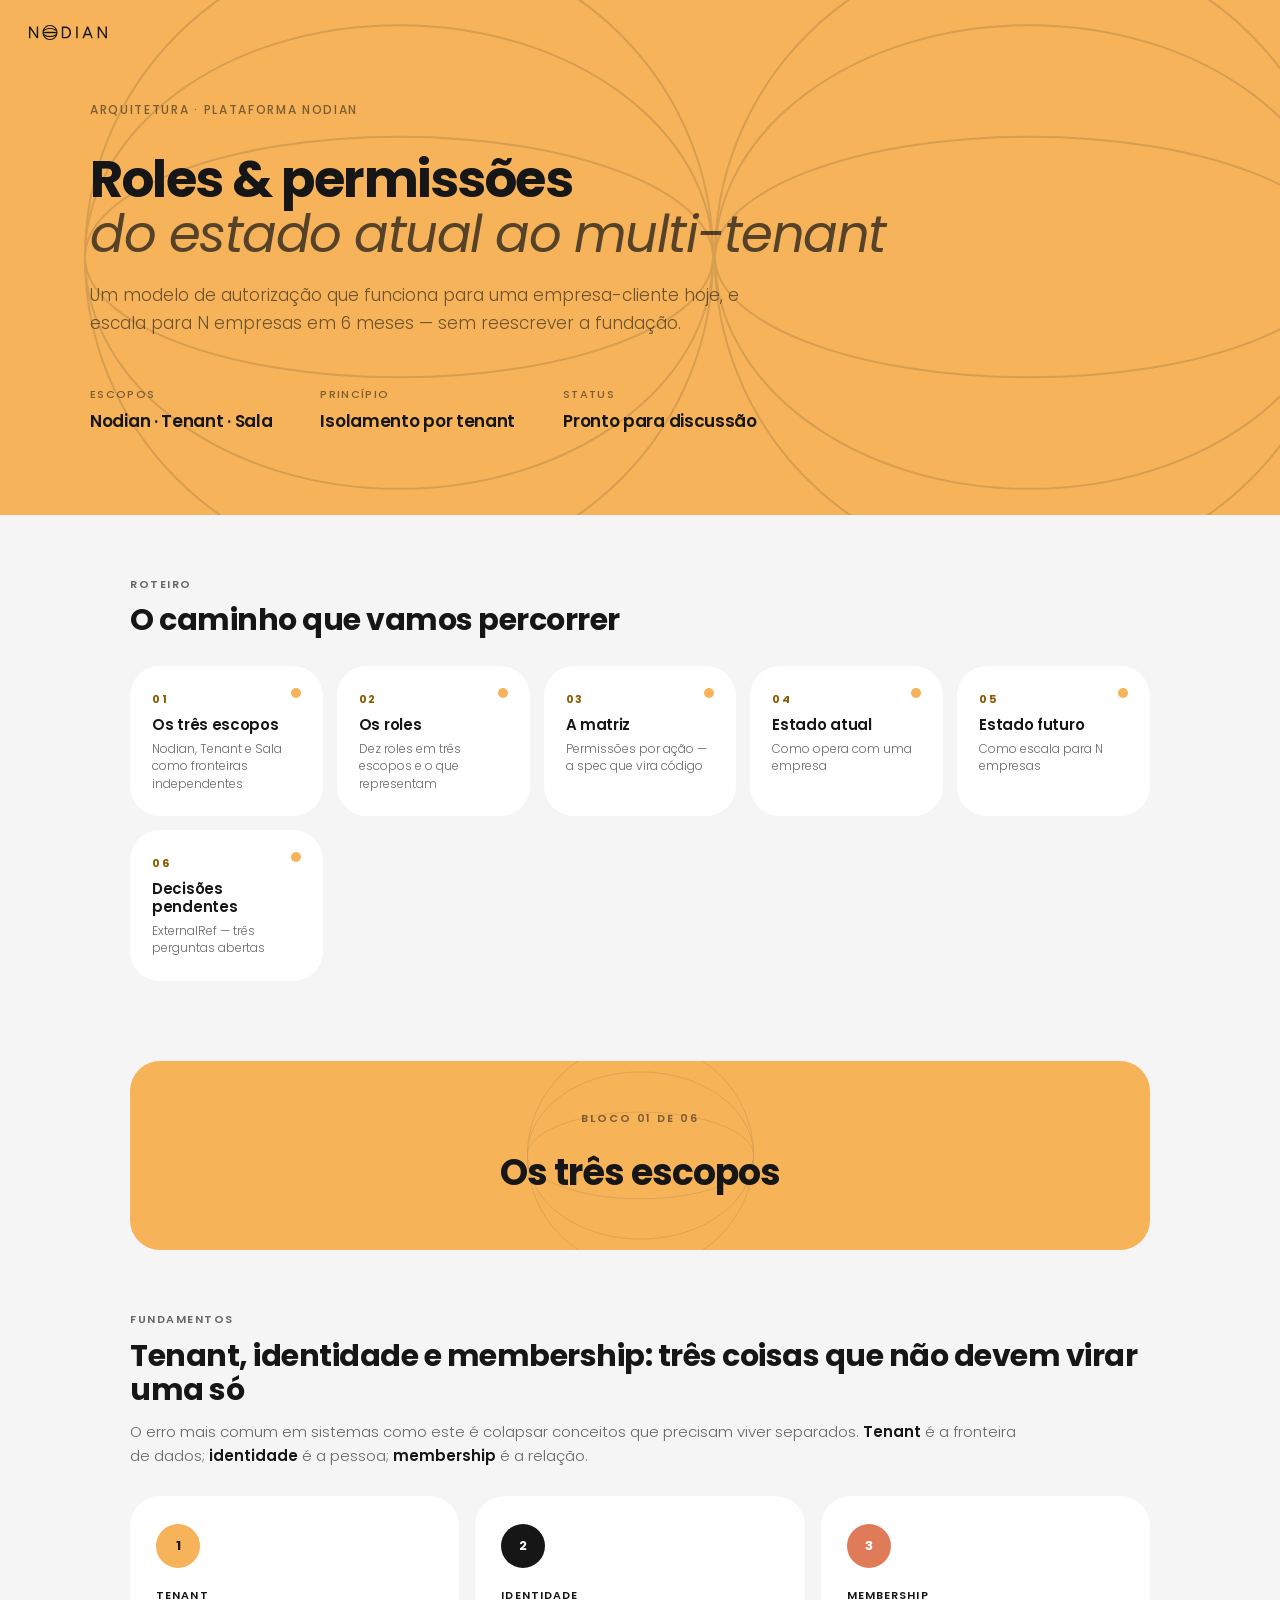
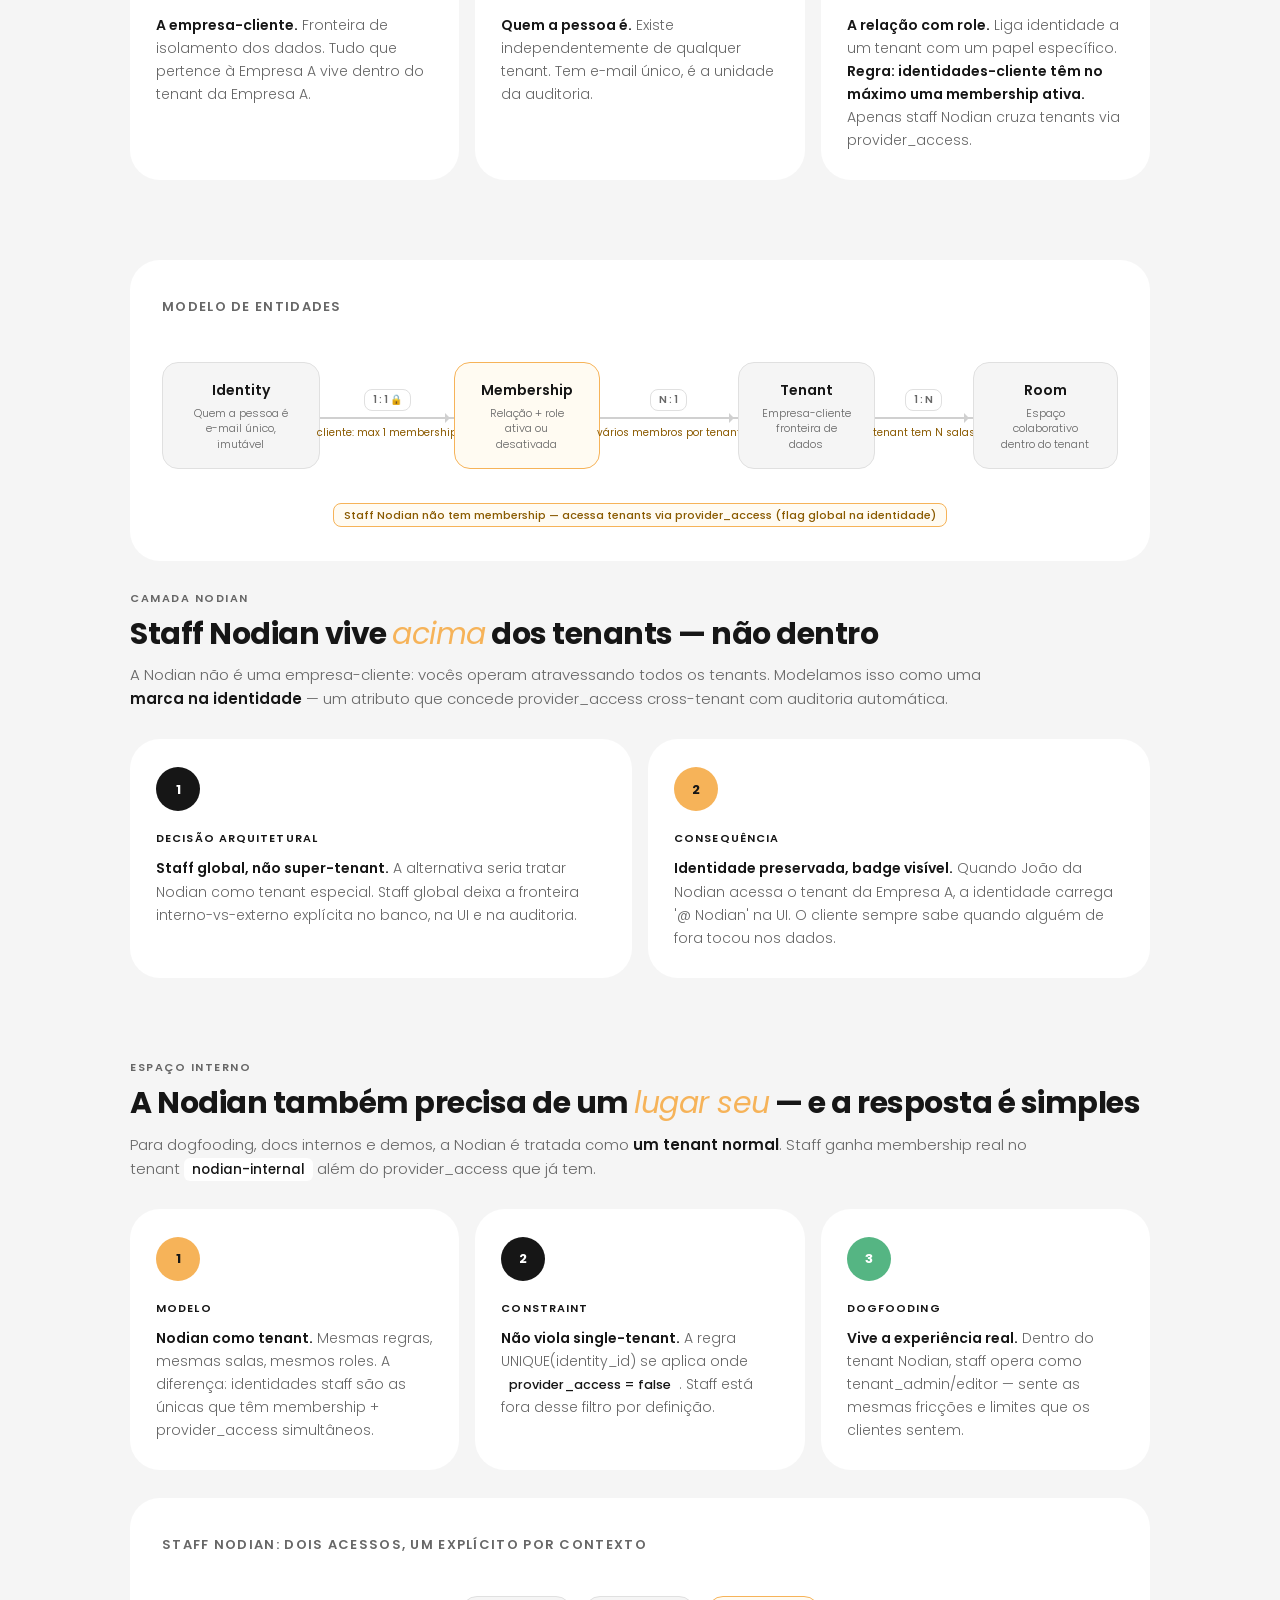
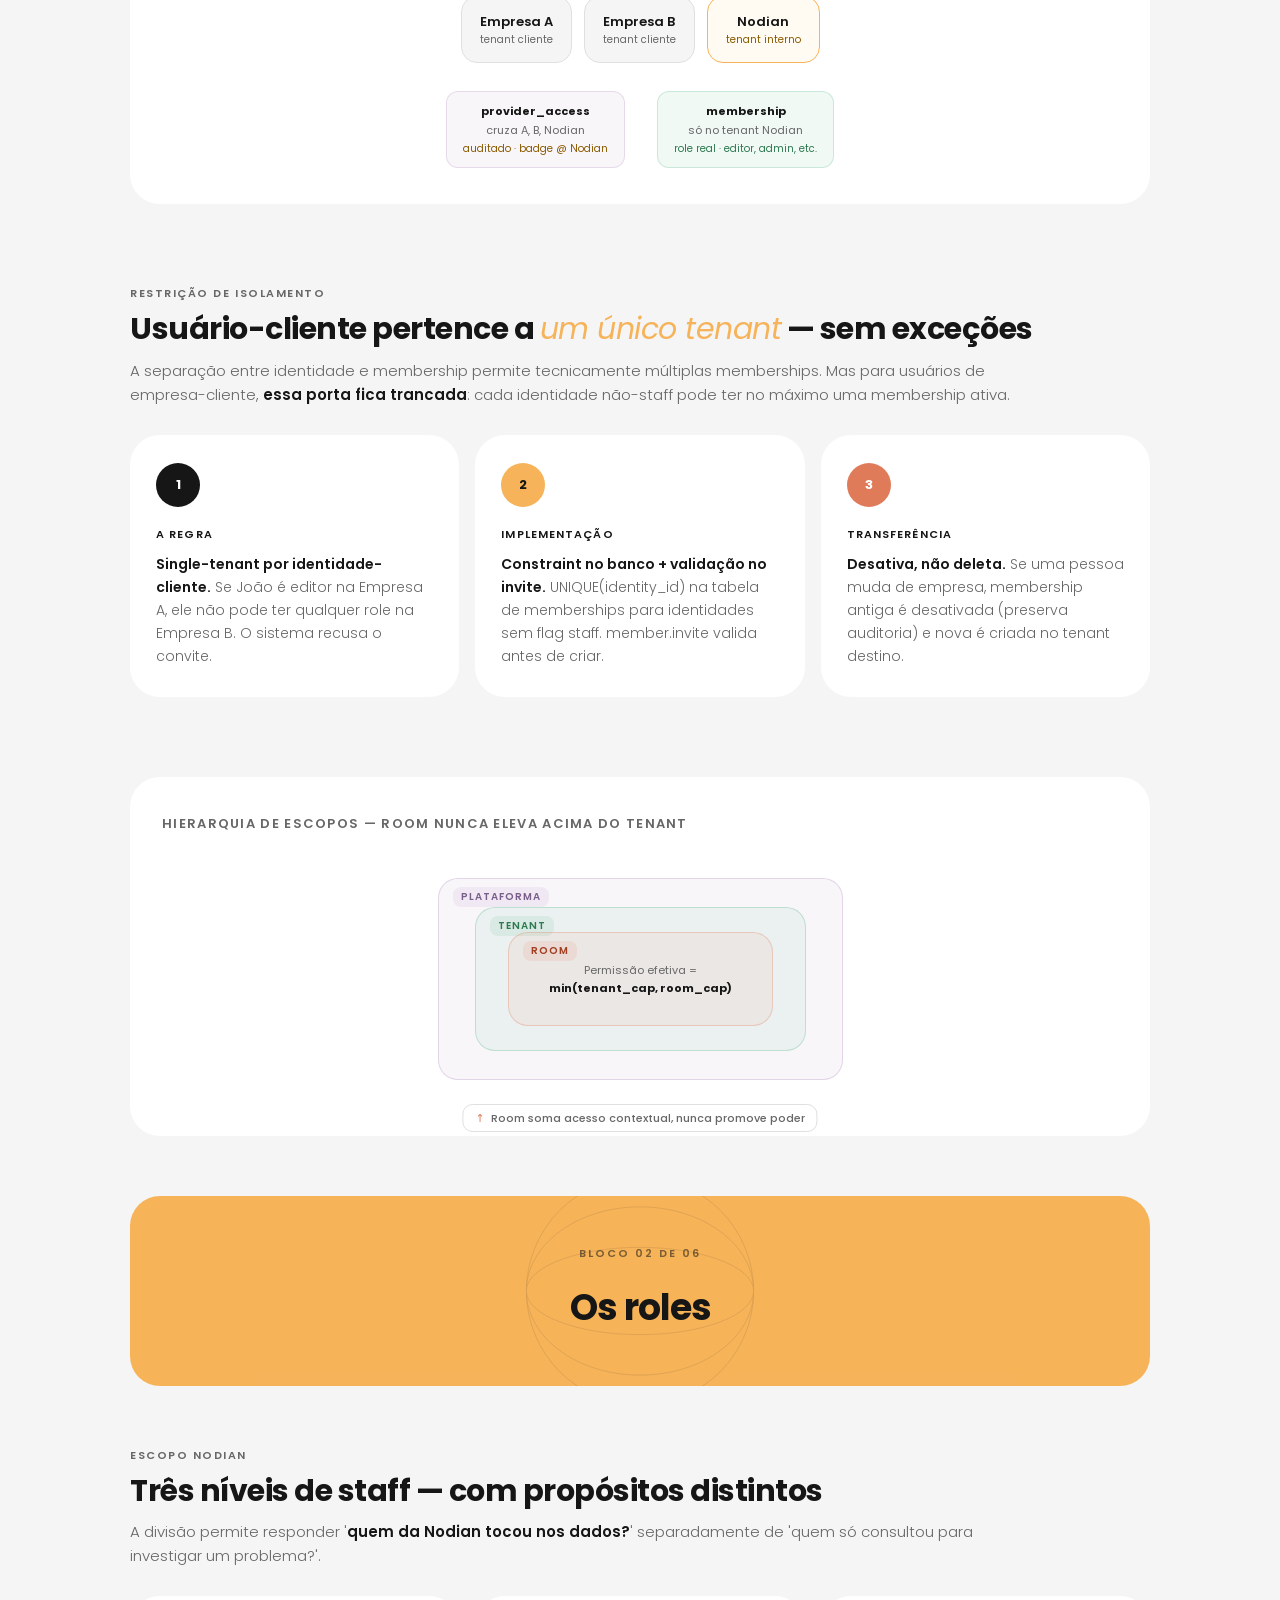
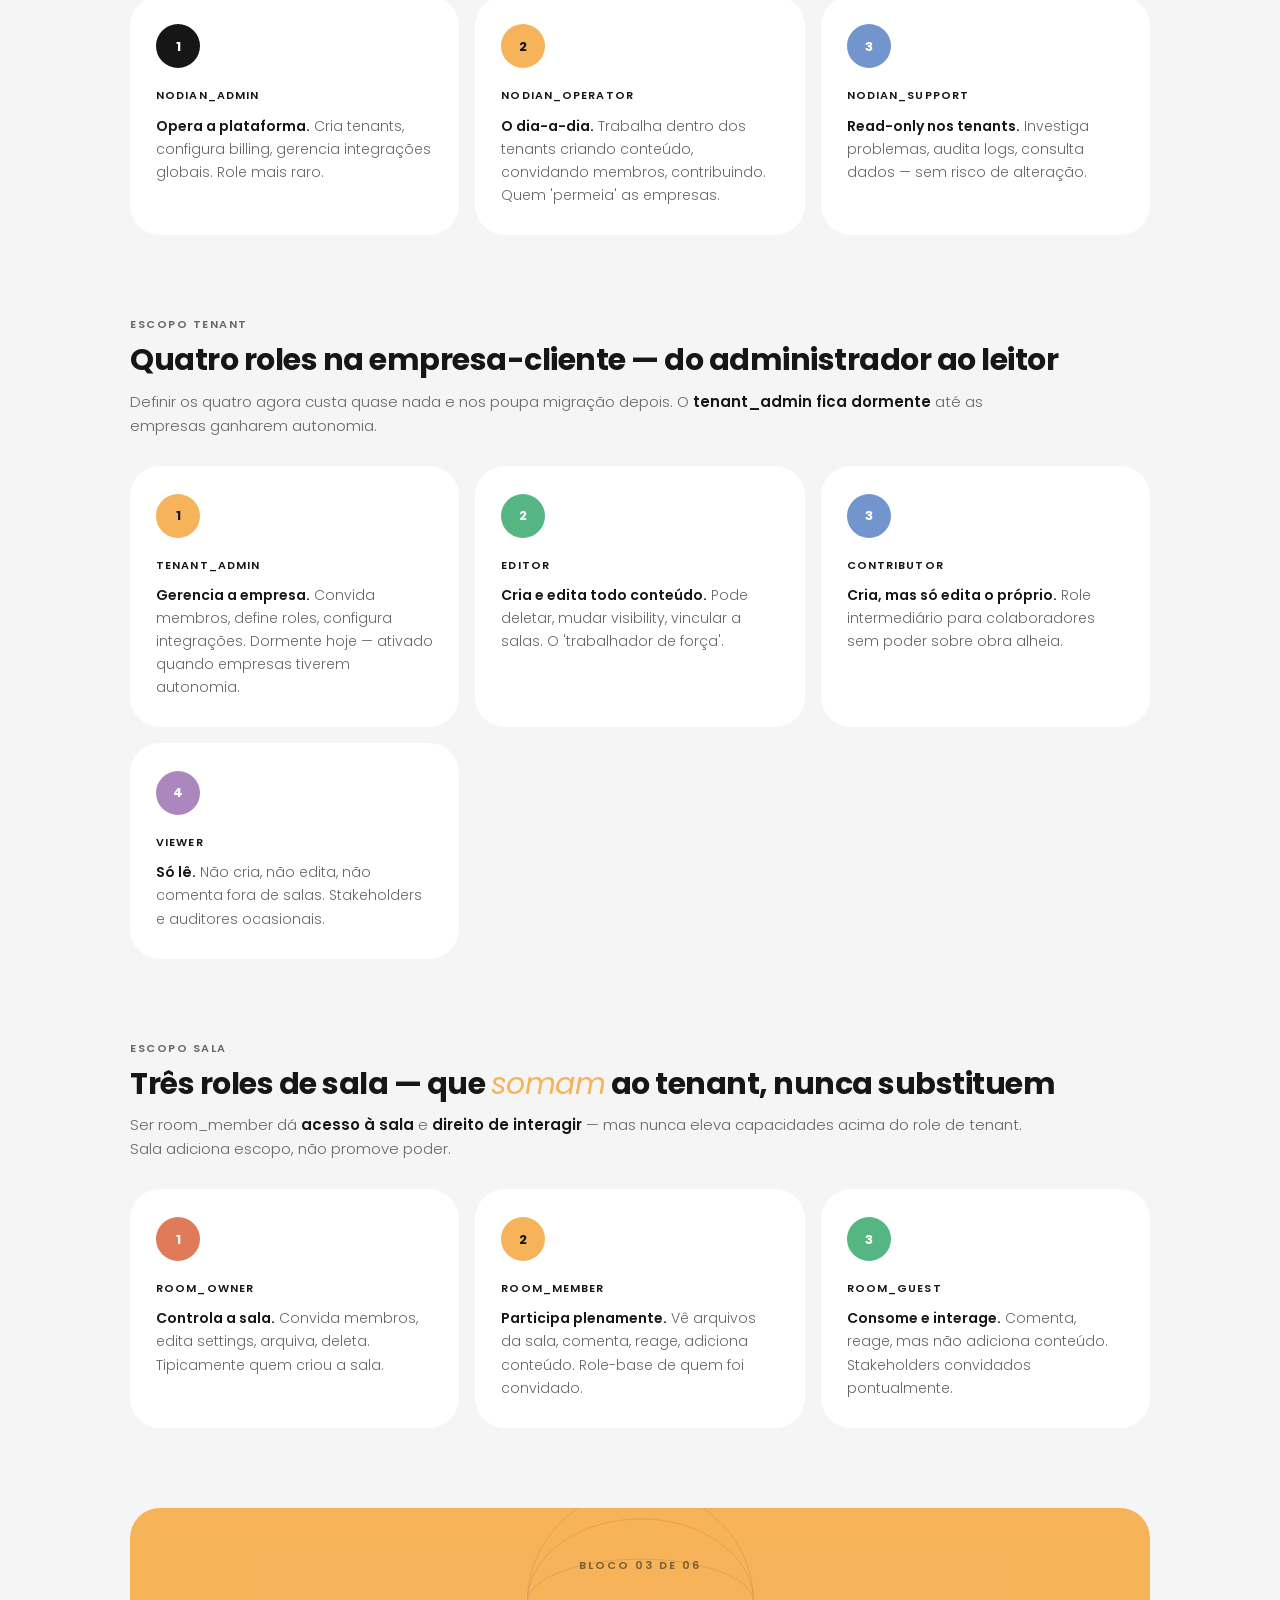
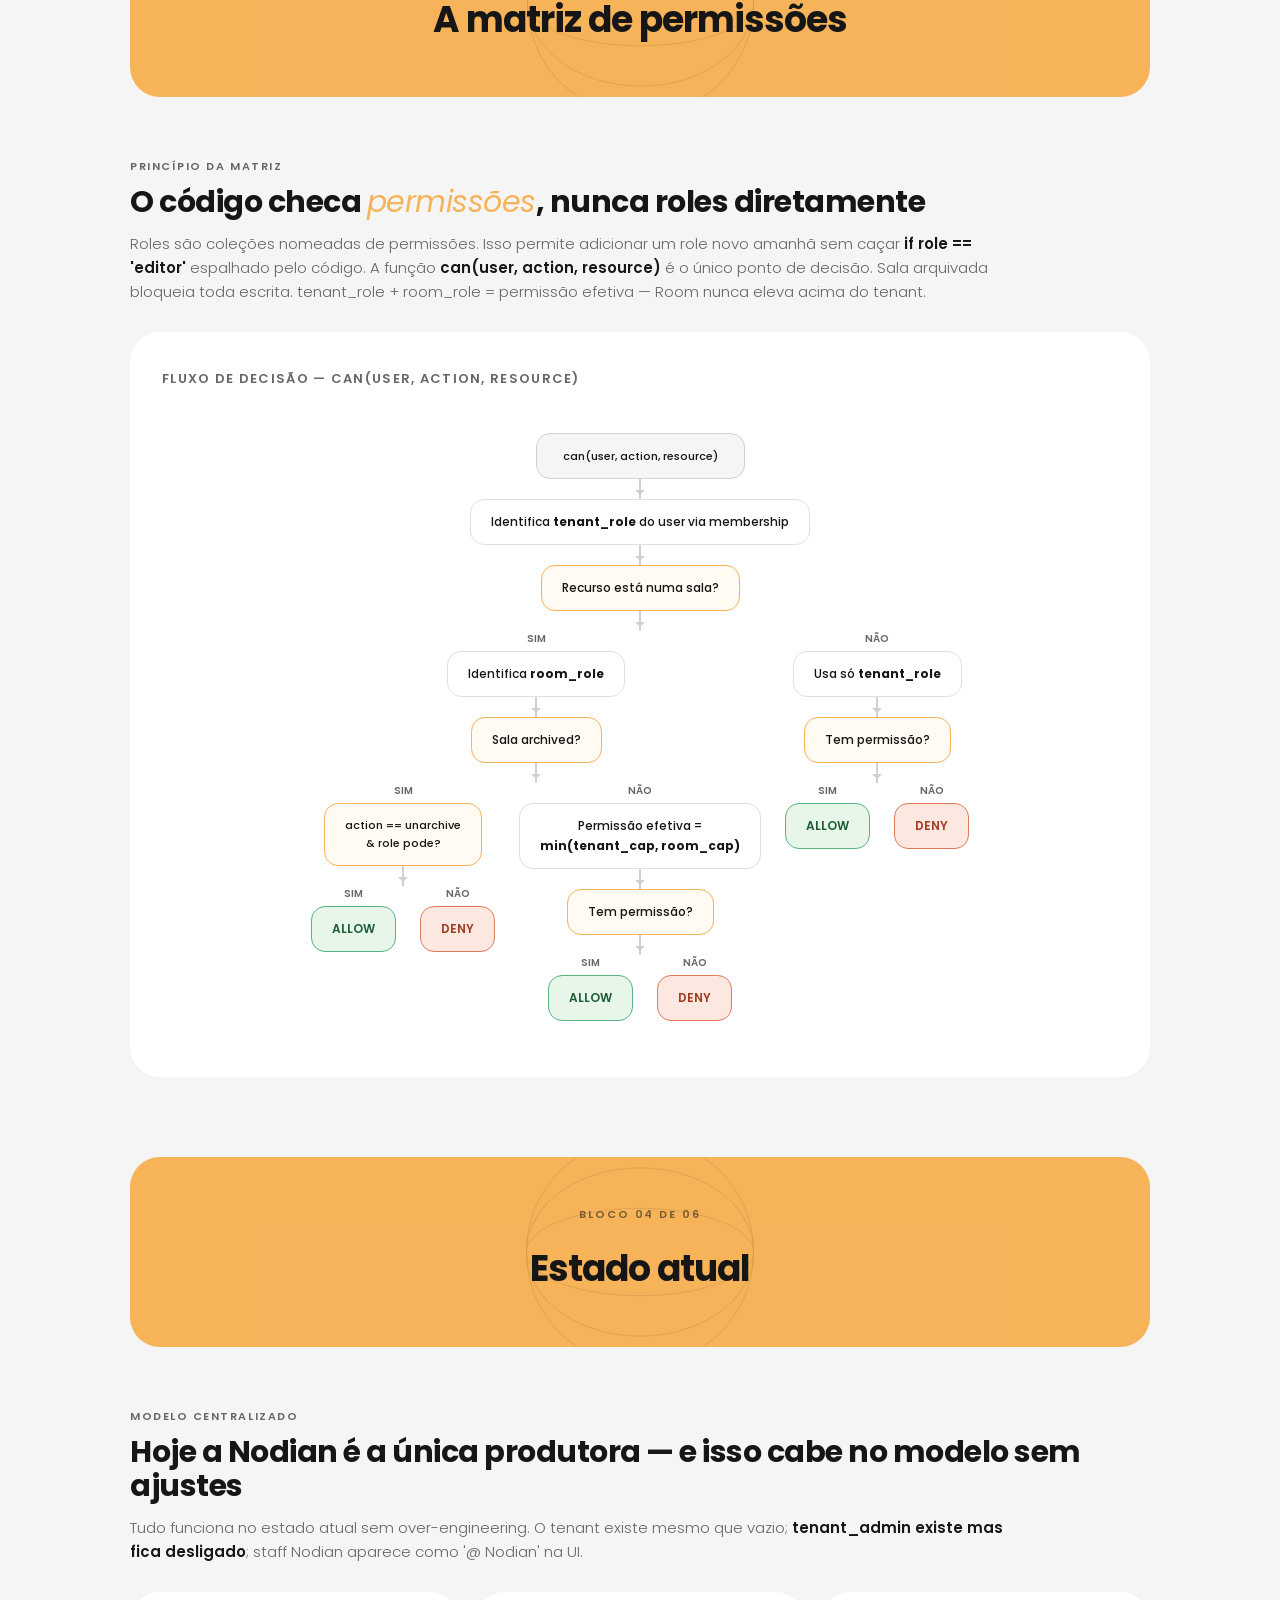
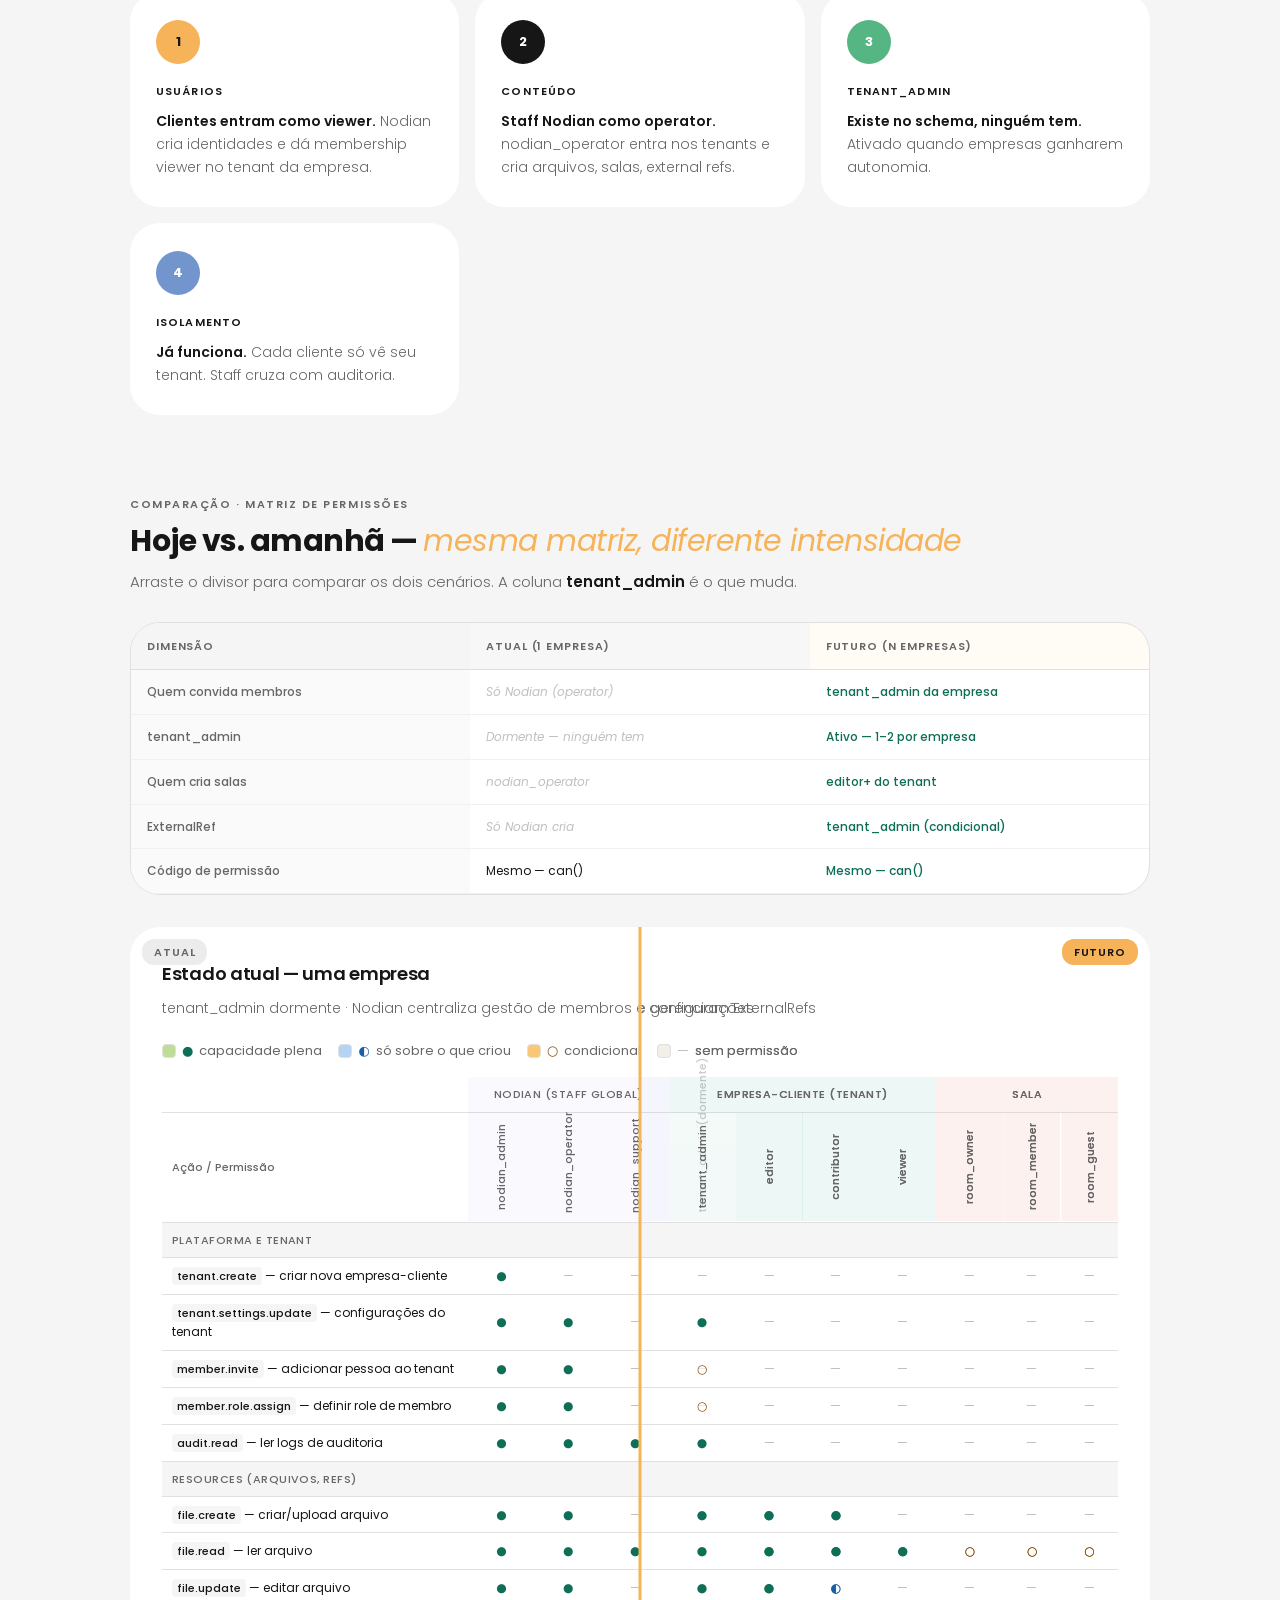
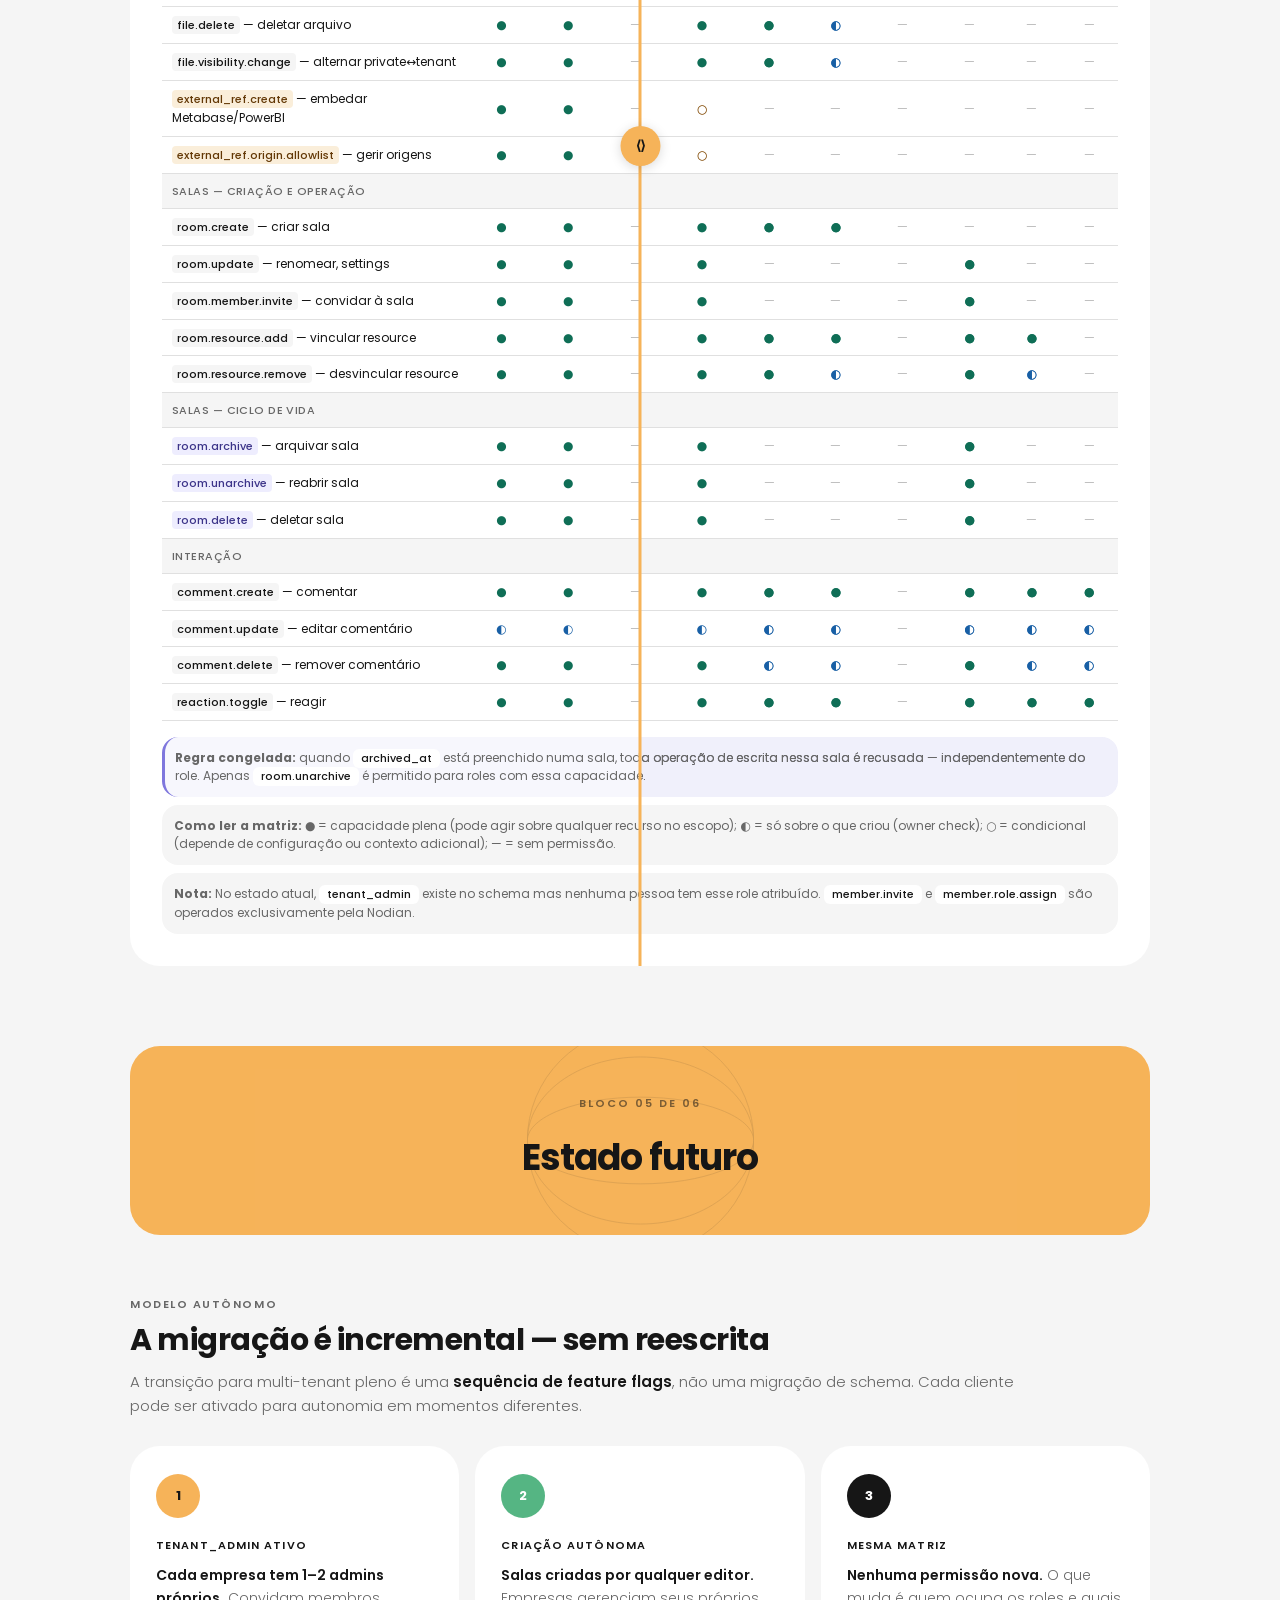
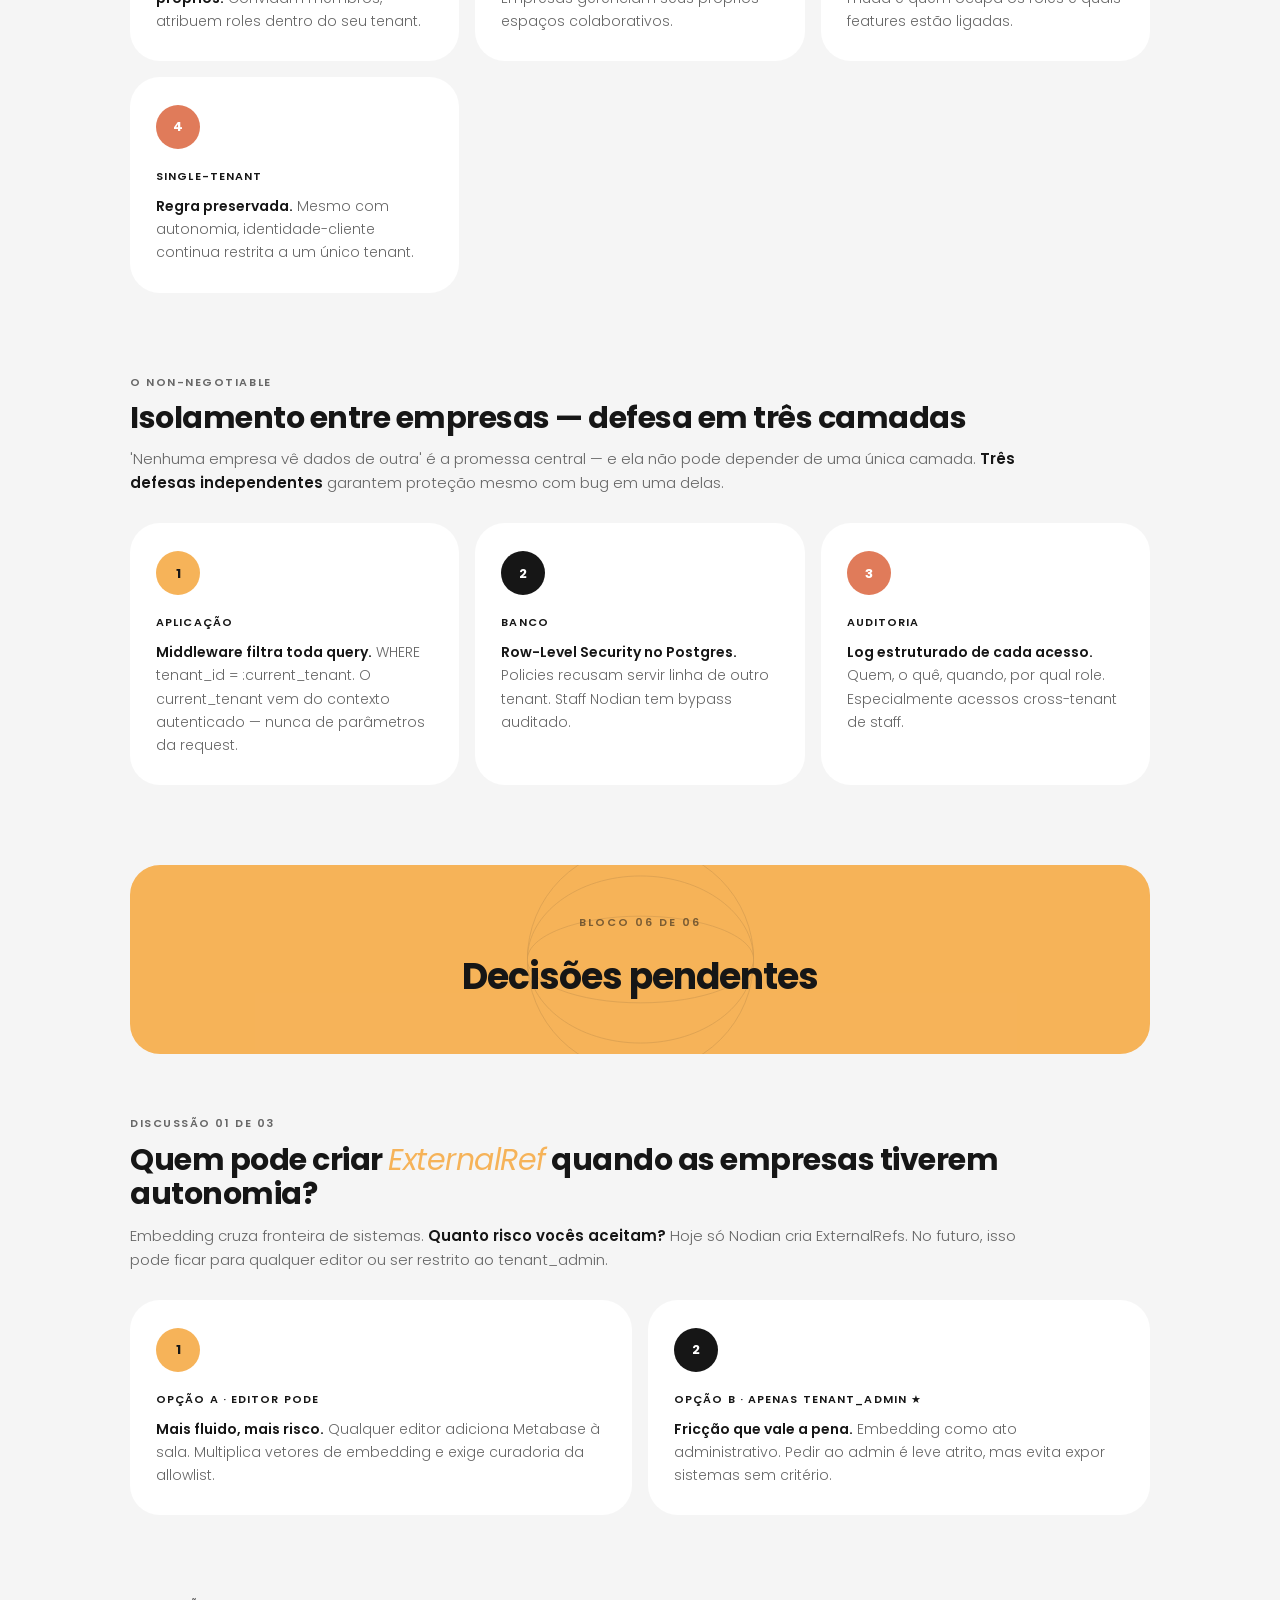
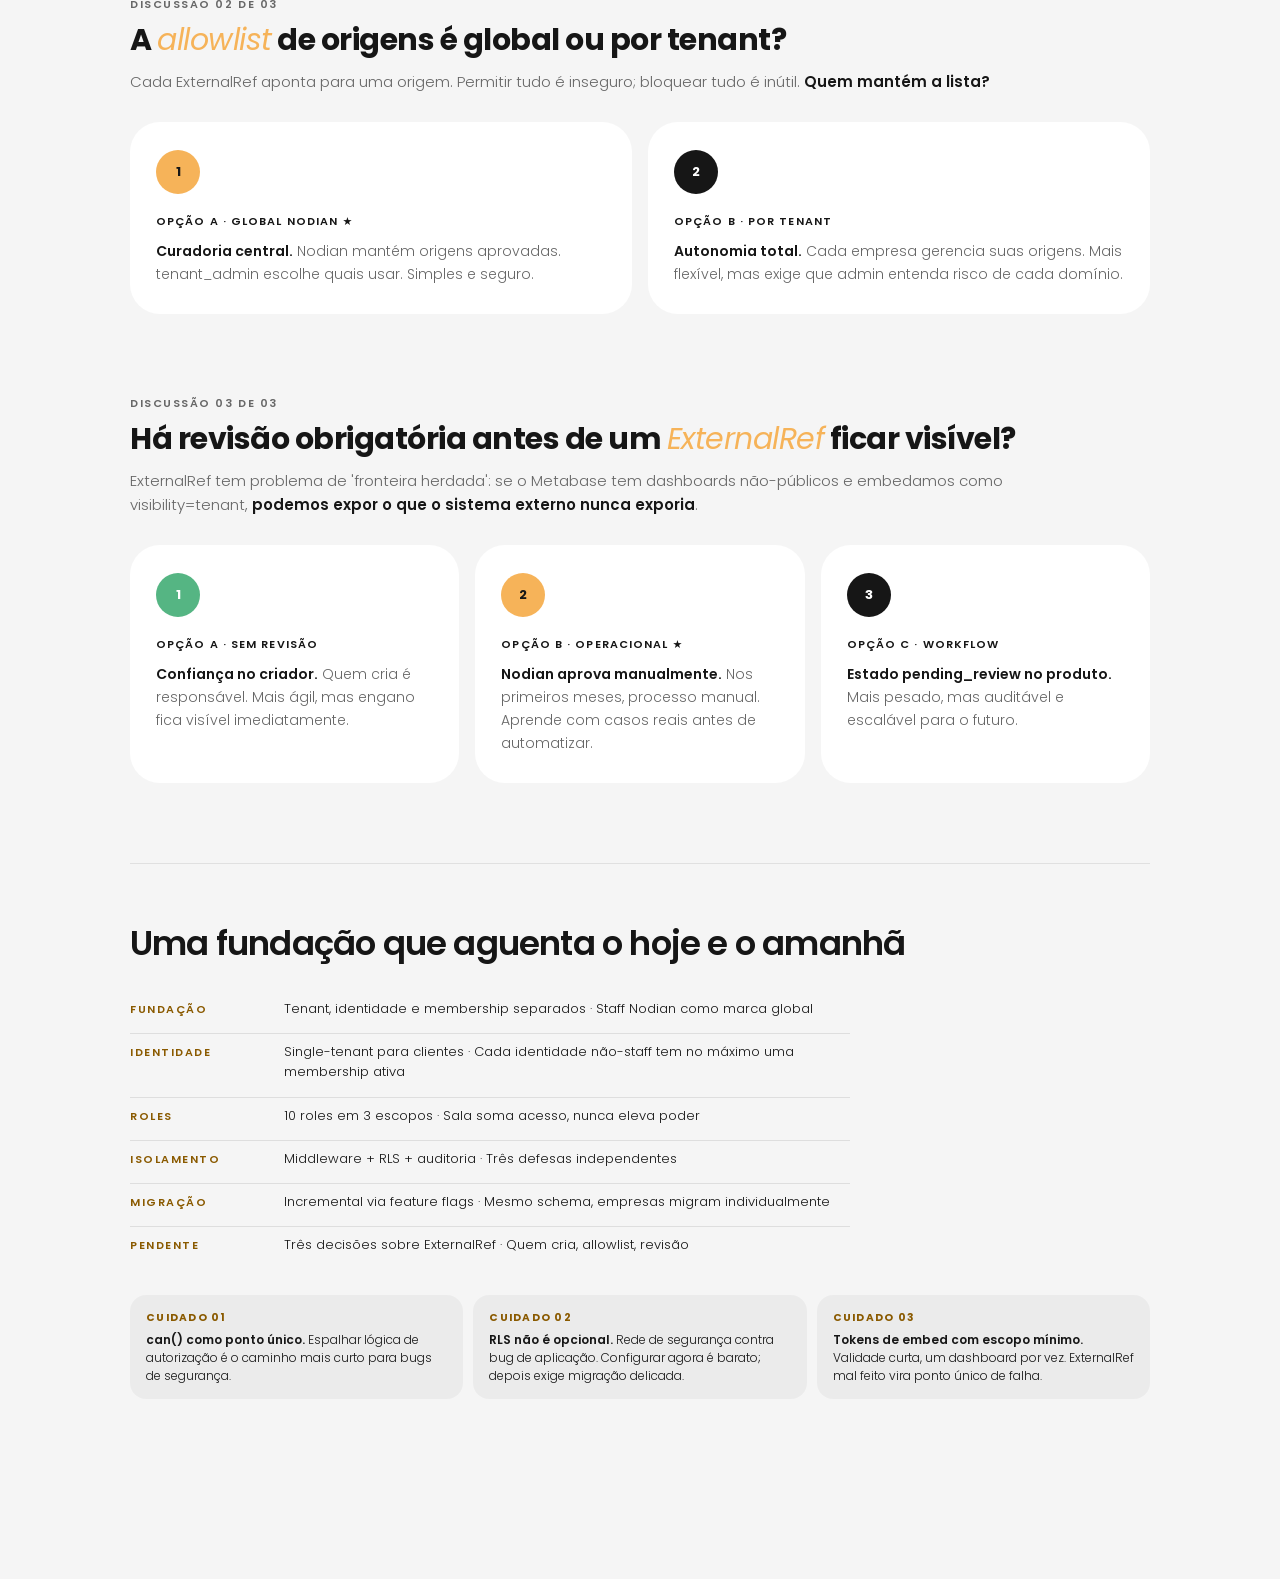
==== roles-permissions-v2.html @ b12c25e0 "feat: roles & permissions architecture doc v2" ====
<!doctype html>
<html lang="pt-br">
<head>
<meta charset="utf-8"/>
<meta name="viewport" content="width=device-width, initial-scale=1"/>
<title>Roles & Permissões — Nodian</title>
<link rel="preconnect" href="https://fonts.googleapis.com"/>
<link rel="preconnect" href="https://fonts.gstatic.com" crossorigin/>
<link href="https://fonts.googleapis.com/css2?family=Poppins:ital,wght@0,300;0,400;0,500;0,600;0,700;0,900;1,400&display=swap" rel="stylesheet"/>
<style>
:root{--color-bg:#f5f5f5;--color-black:#161616;--color-gray:#676767;--color-white:#fff;--color-amber:#f6b359;--color-coral:#e07b5a;--color-red:#e3404a;--color-pink:#e23f4a;--color-lilac:#ab87bd;--color-blue:#7295cd;--color-green:#55b583;--color-sand:#c6b198;--txt-amb:#8a5a00;--txt-coral:#a13d20;--bg-amb:#fff4e0;--bg-coral:#fde8e1;--radius:30px;--radius-sm:16px;--font:'Poppins',system-ui,-apple-system,sans-serif}
*,*::before,*::after{box-sizing:border-box;margin:0;padding:0}
html{scroll-behavior:smooth}
body{background:#f5f5f5;color:#161616;font-family:'Poppins',system-ui,sans-serif;font-size:16px;line-height:1.65;overflow-y:auto;height:auto;-webkit-font-smoothing:antialiased}
a{color:#161616;text-decoration:none;border-bottom:1px solid #161616}
code{font-family:'Poppins',monospace;font-weight:500;background:#fff;padding:2px 8px;border-radius:6px;font-size:.9em;color:#161616}

/* Brand Corner */
.brand-corner{position:fixed;top:22px;left:28px;z-index:50;display:flex;align-items:center;gap:10px;pointer-events:none}
.brand-corner-logo{width:80px;height:auto;background:url("data:image/svg+xml,%3Csvg%20xmlns%3D%22http%3A%2F%2Fwww.w3.org%2F2000%2Fsvg%22%20viewBox%3D%220%200%203142.05%20603.91%22%3E%3Cpolygon%20fill%3D%22%23161616%22%20points%3D%22369.31%2065.01%20312.5%2065.01%20312.5%20443.79%2058.84%2065.01%200%2065.01%200%20538.46%2056.81%20538.46%2056.81%20159.71%20310.46%20538.46%20369.31%20538.46%20369.31%2065.01%22%2F%3E%3Cpath%20fill%3D%22%23161616%22%20d%3D%22M1458.69%2C65.01h-135.94v473.45h135.94c146.78%2C0%2C234.04-100.11%2C234.04-236.71s-87.26-236.74-234.04-236.74ZM1379.56%2C484.35V119.11h75.76c115.65%2C0%2C176.53%2C81.86%2C176.53%2C182.63s-60.88%2C182.61-176.53%2C182.61h-75.76Z%22%2F%3E%3Cpolygon%20fill%3D%22%23161616%22%20points%3D%221959.93%2065.01%201903.12%2065.01%201903.12%20538.46%201959.93%20538.46%201959.93%2065.01%22%2F%3E%3Cpath%20fill%3D%22%23161616%22%20d%3D%22M2387.4%2C65.01h-52.74l-186.01%2C473.45h60.88l49.37-127.83h204.26l49.37%2C127.83h59.54l-184.67-473.45ZM2279.88%2C356.52l81.16-210.36%2C81.16%2C210.36h-162.32Z%22%2F%3E%3Cpolygon%20fill%3D%22%23161616%22%20points%3D%223137.5%2065.01%203080.68%2065.01%203080.68%20443.79%202827.03%2065.01%202768.19%2065.01%202768.19%20538.46%202825.03%20538.46%202825.03%20159.71%203078.65%20538.46%203137.5%20538.46%203137.5%2065.01%22%2F%3E%3Cpath%20fill%3D%22%23161616%22%20d%3D%22M846.03%2C0c-166.77%2C0-301.95%2C135.19-301.95%2C301.96s135.19%2C301.96%2C301.95%2C301.96%2C301.96-135.19%2C301.96-301.96S1012.8%2C0%2C846.03%2C0ZM846.03%2C42.35c99.77%2C0%2C186.52%2C56.6%2C229.97%2C139.35-55.39-40-137.83-65.41-229.97-65.41s-174.58%2C25.41-229.97%2C65.41c43.45-82.75%2C130.2-139.35%2C229.97-139.35ZM846.03%2C331.64c109.69%2C0%2C205.6-5.82%2C257.97-14.51-4.49%2C21.23-19.96%2C51.33-66.64%2C80.04-50.45%2C31.02-118.4%2C48.11-191.34%2C48.11s-140.88-17.08-191.33-48.11c-46.68-28.7-62.15-58.81-66.64-80.04%2C52.37%2C8.69%2C148.28%2C14.51%2C257.97%2C14.51ZM588.06%2C286.78c4.49-21.23%2C19.96-51.33%2C66.64-80.04%2C50.45-31.02%2C118.4-48.11%2C191.33-48.11s140.88%2C17.08%2C191.34%2C48.11c46.68%2C28.7%2C62.15%2C58.81%2C66.64%2C80.04-52.37-8.69-148.28-14.51-257.97-14.51s-205.6%2C5.82-257.97%2C14.51ZM846.03%2C561.57c-99.77%2C0-186.52-56.6-229.97-139.35%2C55.39%2C40%2C137.83%2C65.41%2C229.97%2C65.41s174.58-25.41%2C229.97-65.41c-43.45%2C82.75-130.2%2C139.35-229.97%2C139.35Z%22%2F%3E%3C%2Fsvg%3E") no-repeat center / contain;display:block;height:20px}

/* Page Container */
.page-container{max-width:1100px;margin:0 auto;padding:0 40px 120px}

/* Hero */
.hero{background:#f6b359;padding:100px 64px 80px;margin-bottom:60px;position:relative;overflow:hidden}
.hero::before{content:'';position:absolute;top:50%;right:-5%;transform:translateY(-50%);width:140vmin;height:70vmin;background:url("data:image/svg+xml,%3Csvg%20width%3D%22322%22%20height%3D%22322%22%20viewBox%3D%220%200%20322%20322%22%20fill%3D%22none%22%20xmlns%3D%22http%3A%2F%2Fwww.w3.org%2F2000%2Fsvg%22%3E%3Ccircle%20cx%3D%22161%22%20cy%3D%22161%22%20r%3D%22160.5%22%20stroke%3D%22%23161616%22%2F%3E%3Cpath%20d%3D%22M161%2042.5C205.363%2042.5%20245.506%2055.7919%20274.547%2077.2568C303.588%2098.7219%20321.5%20128.335%20321.5%20161C321.5%20193.665%20303.588%20223.278%20274.547%20244.743C245.506%20266.208%20205.363%20279.5%20161%20279.5C116.637%20279.5%2076.4939%20266.208%2047.4531%20244.743C18.4123%20223.278%200.5%20193.665%200.5%20161C0.5%20128.335%2018.4123%2098.7219%2047.4531%2077.2568C76.4939%2055.7919%20116.637%2042.5%20161%2042.5Z%22%20stroke%3D%22%23161616%22%2F%3E%3Cpath%20d%3D%22M161%2099.5C205.413%2099.5%20245.599%20106.433%20274.664%20117.626C289.198%20123.223%20300.925%20129.875%20309.011%20137.236C317.096%20144.598%20321.5%20152.629%20321.5%20161C321.5%20169.371%20317.096%20177.402%20309.011%20184.764C300.925%20192.125%20289.198%20198.777%20274.664%20204.374C245.599%20215.567%20205.413%20222.5%20161%20222.5C116.587%20222.5%2076.4006%20215.567%2047.3359%20204.374C32.8022%20198.777%2021.0745%20192.125%2012.9893%20184.764C4.90415%20177.402%200.5%20169.371%200.5%20161C0.5%20152.629%204.90415%20144.598%2012.9893%20137.236C21.0745%20129.875%2032.8022%20123.223%2047.3359%20117.626C76.4006%20106.433%20116.587%2099.5%20161%2099.5Z%22%20stroke%3D%22%23161616%22%2F%3E%3C%2Fsvg%3E") repeat-x right center / 50% 100%;opacity:.14;pointer-events:none}
.hero-content{max-width:1100px;margin:0 auto;position:relative;z-index:1}
.hero-eyebrow{font-size:12px;font-weight:500;letter-spacing:0.14em;text-transform:uppercase;color:rgba(22,22,22,.55);margin-bottom:32px}
.hero-title{font-size:clamp(32px,4vw,52px);font-weight:700;line-height:1.08;letter-spacing:-1.5px;color:#161616;margin-bottom:20px}
.hero-title em{font-style:italic;font-weight:400;color:rgba(22,22,22,.72)}
.hero-sub{font-size:17px;font-weight:300;color:rgba(22,22,22,.62);max-width:700px;margin-bottom:48px;line-height:1.6}
.hero-meta{display:flex;gap:48px;flex-wrap:wrap}
.meta-item-lbl{font-size:11px;font-weight:500;letter-spacing:0.12em;text-transform:uppercase;color:rgba(22,22,22,.55);margin-bottom:4px}
.meta-item-val{font-size:17px;font-weight:600;color:#161616;letter-spacing:-0.3px}

/* Block sections */
section.block{margin-bottom:80px}
.block-eyebrow{font-size:11px;font-weight:600;letter-spacing:0.14em;text-transform:uppercase;color:#676767;margin-bottom:10px}
.block-title{font-size:clamp(22px,2.4vw,30px);font-weight:700;line-height:1.15;letter-spacing:-0.5px;color:#161616;margin-bottom:12px}
.block-title em{font-style:italic;font-weight:400;color:#f6b359}
.block-lead{font-size:15px;font-weight:300;line-height:1.6;color:#676767;max-width:900px;margin-bottom:28px}
.block-lead strong{font-weight:600;color:#161616}

/* Insight grid */
.insight-grid{display:grid;grid-template-columns:repeat(auto-fit,minmax(280px,1fr));gap:16px}
.insight{background:#fff;border-radius:30px;padding:28px 26px}
.insight-dot{width:44px;height:44px;border-radius:50%;margin-bottom:18px;display:flex;align-items:center;justify-content:center;font-weight:700;font-size:13px;color:#fff}
.insight.amber .insight-dot{background:#f6b359;color:#161616}
.insight.black .insight-dot{background:#161616}
.insight.coral .insight-dot{background:#e07b5a}
.insight.blue .insight-dot{background:#7295cd}
.insight.green .insight-dot{background:#55b583}
.insight.lilac .insight-dot{background:#ab87bd}
.insight-label{font-size:11px;font-weight:600;letter-spacing:0.1em;text-transform:uppercase;color:#161616;margin-bottom:10px}
.insight-text{font-size:14px;font-weight:300;line-height:1.65;color:#676767}
.insight-text strong{font-weight:600;color:#161616}

/* Block Divider */
.block-divider{background:#f6b359;border-radius:30px;padding:48px 40px;margin:60px 0;text-align:center;position:relative;overflow:hidden}
.block-divider::before{content:'';position:absolute;inset:-10%;width:120%;height:120%;background:url("data:image/svg+xml,%3Csvg%20width%3D%22322%22%20height%3D%22322%22%20viewBox%3D%220%200%20322%20322%22%20fill%3D%22none%22%20xmlns%3D%22http%3A%2F%2Fwww.w3.org%2F2000%2Fsvg%22%3E%3Ccircle%20cx%3D%22161%22%20cy%3D%22161%22%20r%3D%22160.5%22%20stroke%3D%22%23222222%22%2F%3E%3Cpath%20d%3D%22M161%2042.5C205.363%2042.5%20245.506%2055.7919%20274.547%2077.2568C303.588%2098.7219%20321.5%20128.335%20321.5%20161C321.5%20193.665%20303.588%20223.278%20274.547%20244.743C245.506%20266.208%20205.363%20279.5%20161%20279.5C116.637%20279.5%2076.4939%20266.208%2047.4531%20244.743C18.4123%20223.278%200.5%20193.665%200.5%20161C0.5%20128.335%2018.4123%2098.7219%2047.4531%2077.2568C76.4939%2055.7919%20116.637%2042.5%20161%2042.5Z%22%20stroke%3D%22%23222222%22%2F%3E%3Cpath%20d%3D%22M161%2099.5C205.413%2099.5%20245.599%20106.433%20274.664%20117.626C289.198%20123.223%20300.925%20129.875%20309.011%20137.236C317.096%20144.598%20321.5%20152.629%20321.5%20161C321.5%20169.371%20317.096%20177.402%20309.011%20184.764C300.925%20192.125%20289.198%20198.777%20274.664%20204.374C245.599%20215.567%20205.413%20222.5%20161%20222.5C116.587%20222.5%2076.4006%20215.567%2047.3359%20204.374C32.8022%20198.777%2021.0745%20192.125%2012.9893%20184.764C4.90415%20177.402%200.5%20169.371%200.5%20161C0.5%20152.629%204.90415%20144.598%2012.9893%20137.236C21.0745%20129.875%2032.8022%20123.223%2047.3359%20117.626C76.4006%20106.433%20116.587%2099.5%20161%2099.5Z%22%20stroke%3D%22%23222222%22%2F%3E%3C%2Fsvg%3E") no-repeat center / contain;opacity:.15;pointer-events:none}
.block-divider-eyebrow{font-size:11px;font-weight:600;letter-spacing:0.18em;text-transform:uppercase;color:rgba(22,22,22,.55);margin-bottom:16px;position:relative;z-index:1}
.block-divider-title{font-size:clamp(24px,3vw,36px);font-weight:700;letter-spacing:-1px;color:#161616;position:relative;z-index:1}

/* Index grid */
.index-grid{display:grid;grid-template-columns:repeat(auto-fit,minmax(160px,1fr));gap:14px;margin-top:28px}
.index-card{background:#fff;border-radius:30px;padding:24px 22px;position:relative}
.index-card::before{content:'';position:absolute;top:22px;right:22px;width:10px;height:10px;border-radius:50%;background:#f6b359}
.index-num{font-size:11px;font-weight:700;letter-spacing:0.14em;color:#8a5a00;margin-bottom:8px}
.index-name{font-size:15px;font-weight:600;color:#161616;letter-spacing:-0.3px;line-height:1.2;margin-bottom:6px}
.index-desc{font-size:12px;font-weight:300;color:#676767;line-height:1.45}

/* Matrix */
.matrix-section{background:#fff;border-radius:30px;padding:32px;margin:32px 0;overflow-x:auto}
.matrix-section h3{font-size:18px;font-weight:600;margin-bottom:8px;letter-spacing:-0.3px}
.matrix-section .matrix-sub{font-size:14px;font-weight:300;color:#676767;margin-bottom:20px}
.legend{display:flex;gap:16px;flex-wrap:wrap;margin:0 0 16px;font-size:13px;color:#676767}
.legend-item{display:flex;align-items:center;gap:6px}
.dot{width:14px;height:14px;border-radius:4px;display:inline-block;border:0.5px solid #e0e0e0}
.matrix{width:100%;border-collapse:collapse;font-size:12px;table-layout:fixed}
.matrix th,.matrix td{padding:8px 6px;border-bottom:0.5px solid #e0e0e0;text-align:center;vertical-align:middle}
.matrix th{font-weight:500;font-size:11px;color:#676767}
.matrix th.role-head{writing-mode:vertical-rl;transform:rotate(180deg);height:110px;padding:8px 4px;white-space:nowrap}
.matrix td.action{text-align:left;font-size:12px;padding-left:10px}
.matrix td.action code{font-family:'Poppins',monospace;font-size:11px;color:#161616;background:#f5f5f5;padding:1px 5px;border-radius:4px}
.matrix tr.section-row td{background:#f5f5f5;font-weight:500;font-size:11px;color:#676767;text-transform:uppercase;letter-spacing:0.04em;padding:8px 10px;text-align:left}
.matrix tr.pending td.action code{background:#FAEEDA;color:#633806}
.matrix tr.lifecycle td.action code{background:#EEEDFE;color:#3C3489}
.cell-full{color:#0F6E56;font-weight:500}
.cell-own{color:#185FA5;font-weight:500}
.cell-cond{color:#854F0B;font-weight:500}
.cell-no{color:#c0c0c0}
.col-group-head{font-weight:500;font-size:11px;color:#676767;text-transform:uppercase;letter-spacing:0.04em;text-align:center;padding:6px 4px;border-bottom:0.5px solid #d0d0d0}
.col-nodian{background:rgba(127,119,221,0.04)}
.col-tenant{background:rgba(29,158,117,0.04)}
.col-room{background:rgba(216,90,48,0.04)}
.matrix-note{font-size:12px;color:#676767;line-height:1.5;margin:1rem 0 0;padding:12px;background:#f5f5f5;border-radius:16px}
.matrix-note+.matrix-note{margin-top:8px}
.frozen-rule{border-left:3px solid #7F77DD;padding-left:10px;background:rgba(127,119,221,0.06)}
.dormant{opacity:0.35}

/* Matrix Toggle */
.matrix-toggle{display:flex;gap:0;margin-bottom:24px;background:#f5f5f5;border-radius:30px;padding:4px;width:fit-content}
.matrix-toggle button{border:none;background:transparent;font-family:'Poppins',sans-serif;font-size:13px;font-weight:500;padding:10px 20px;border-radius:26px;cursor:pointer;color:#676767;transition:all .2s ease}
.matrix-toggle button.active{background:#fff;color:#161616;box-shadow:0 2px 8px rgba(0,0,0,.08)}
.matrix-toggle button:hover:not(.active){color:#161616}
.matrix-panel{display:none}
.matrix-panel.active{display:block}

/* Before/After Slider */
.compare-container{position:relative;overflow:hidden;border-radius:30px;background:#fff;margin:32px 0;user-select:none;-webkit-user-select:none}
.compare-layer{padding:32px;overflow-x:auto}
.compare-layer--after{position:absolute;top:0;left:0;right:0;bottom:0;overflow:hidden;clip-path:inset(0 0 0 0)}
.compare-layer--after .compare-layer{height:100%;overflow-y:auto}
.compare-divider{position:absolute;top:0;bottom:0;width:3px;background:#f6b359;cursor:ew-resize;z-index:10;left:50%;transform:translateX(-50%)}
.compare-divider::before{content:'';position:absolute;top:50%;left:50%;transform:translate(-50%,-50%);width:40px;height:40px;border-radius:50%;background:#f6b359;box-shadow:0 2px 12px rgba(0,0,0,.15)}
.compare-divider::after{content:'⟨⟩';position:absolute;top:50%;left:50%;transform:translate(-50%,-50%);font-size:14px;font-weight:700;color:#161616;letter-spacing:-2px}
.compare-label{position:absolute;top:12px;padding:4px 12px;border-radius:12px;font-size:11px;font-weight:600;letter-spacing:0.08em;text-transform:uppercase;z-index:5;pointer-events:none}
.compare-label--before{left:12px;background:rgba(22,22,22,.08);color:#676767}
.compare-label--after{right:12px;background:#f6b359;color:#161616}

/* Diagrams */
.diagram{background:#fff;border-radius:30px;padding:36px 32px;margin:28px 0;overflow-x:auto}
.diagram-title{font-size:13px;font-weight:600;letter-spacing:0.1em;text-transform:uppercase;color:#676767;margin-bottom:24px}

/* ER Diagram */
.er-diagram{display:flex;align-items:center;justify-content:center;gap:0;flex-wrap:nowrap;min-width:700px;padding:20px 0}
.er-entity{background:#f5f5f5;border:1.5px solid #e0e0e0;border-radius:16px;padding:16px 20px;text-align:center;min-width:120px;position:relative}
.er-entity--highlight{border-color:#f6b359;background:#fffbf2}
.er-entity-name{font-size:14px;font-weight:600;color:#161616;margin-bottom:4px}
.er-entity-desc{font-size:11px;font-weight:300;color:#676767;line-height:1.4}
.er-connector{display:flex;flex-direction:column;align-items:center;min-width:80px;position:relative}
.er-connector-line{width:100%;height:2px;background:#d0d0d0;position:relative}
.er-connector-line::after{content:'';position:absolute;right:-1px;top:-4px;border:5px solid transparent;border-left-color:#d0d0d0}
.er-connector-label{font-size:10px;font-weight:600;color:#676767;background:#fff;padding:2px 8px;border-radius:8px;border:1px solid #e0e0e0;margin-bottom:6px}
.er-connector-note{font-size:10px;font-weight:400;color:#8a5a00;margin-top:6px;white-space:nowrap}
.er-lock{display:inline-block;margin-left:4px;font-size:12px}

/* Scope Nesting */
.scope-nest{position:relative;display:flex;justify-content:center;padding:20px 0;min-height:240px;align-items:center}
.scope-box{border-radius:20px;padding:20px;display:flex;align-items:center;justify-content:center;position:relative}
.scope-box--platform{background:rgba(171,135,189,.08);border:1.5px solid rgba(171,135,189,.3);padding:28px 36px}
.scope-box--tenant{background:rgba(85,181,131,.08);border:1.5px solid rgba(85,181,131,.3);padding:24px 32px}
.scope-box--room{background:rgba(224,123,90,.08);border:1.5px solid rgba(224,123,90,.3);padding:20px 28px;min-width:140px;min-height:60px}
.scope-label{position:absolute;top:8px;left:14px;font-size:10px;font-weight:600;letter-spacing:0.1em;text-transform:uppercase;border-radius:8px;padding:2px 8px}
.scope-label--platform{color:#7a5f8a;background:rgba(171,135,189,.12)}
.scope-label--tenant{color:#2d7a50;background:rgba(85,181,131,.12)}
.scope-label--room{color:#a13d20;background:rgba(224,123,90,.12)}
.scope-rule{position:absolute;bottom:-32px;left:50%;transform:translateX(-50%);font-size:11px;font-weight:500;color:#676767;white-space:nowrap;background:#fff;padding:4px 12px;border-radius:10px;border:1px solid #e0e0e0}
.scope-rule::before{content:'↑';margin-right:6px;color:#e07b5a}

/* Flowchart */
.flowchart{display:flex;flex-direction:column;align-items:center;gap:0;padding:20px 0;min-width:500px}
.fc-node{border-radius:14px;padding:12px 20px;font-size:12px;font-weight:500;color:#161616;text-align:center;position:relative;max-width:340px}
.fc-node--start{background:#f5f5f5;border:1.5px solid #d0d0d0}
.fc-node--process{background:#fff;border:1.5px solid #e0e0e0}
.fc-node--decision{background:#fffbf2;border:1.5px solid #f6b359;border-radius:14px;transform:none}
.fc-node--allow{background:#e8f5e9;border:1.5px solid #55b583;color:#1b5e34;font-weight:600}
.fc-node--deny{background:#fde8e1;border:1.5px solid #e07b5a;color:#a13d20;font-weight:600}
.fc-arrow{width:2px;height:20px;background:#d0d0d0;position:relative}
.fc-arrow::after{content:'';position:absolute;bottom:-1px;left:-4px;border:5px solid transparent;border-top-color:#d0d0d0}
.fc-branch{display:flex;align-items:flex-start;gap:24px;position:relative}
.fc-branch-arm{display:flex;flex-direction:column;align-items:center;gap:0}
.fc-branch-label{font-size:10px;font-weight:600;color:#676767;margin-bottom:4px}
.fc-code{font-family:'Poppins',monospace;font-size:11px;background:#f5f5f5;padding:1px 6px;border-radius:4px}

/* Diff Summary */
.diff-summary{display:grid;grid-template-columns:1fr 1fr 1fr;gap:0;background:#fff;border-radius:30px;overflow:hidden;margin-bottom:24px;border:1px solid #e0e0e0}
.diff-summary-header{padding:14px 16px;font-size:11px;font-weight:600;letter-spacing:0.08em;text-transform:uppercase;color:#676767;border-bottom:1px solid #e0e0e0}
.diff-summary-header:first-child{background:#f5f5f5}
.diff-summary-header:nth-child(2){background:rgba(22,22,22,.03)}
.diff-summary-header:nth-child(3){background:rgba(246,179,89,.06)}
.diff-cell{padding:12px 16px;font-size:12px;font-weight:400;color:#161616;border-bottom:1px solid #f0f0f0;display:flex;align-items:center;gap:8px}
.diff-cell:nth-child(3n+1){font-weight:500;color:#676767;background:#fafafa}
.diff-cell:nth-child(3n+3){color:#0F6E56;font-weight:500}
.diff-cell--dormant{color:#c0c0c0;font-style:italic}

/* Closing */
.closing{margin-top:80px;padding:60px 0;border-top:1px solid #e0e0e0}
.closing-headline{font-size:clamp(22px,2.8vw,34px);font-weight:600;line-height:1.15;letter-spacing:-0.8px;margin-bottom:28px;color:#161616}
.closing-summary{display:flex;flex-direction:column;gap:6px;max-width:720px;margin-bottom:32px}
.closing-row{display:grid;grid-template-columns:130px 1fr;align-items:baseline;gap:24px;padding:8px 0;border-top:1px solid rgba(22,22,22,0.10)}
.closing-row:first-child{border-top:none}
.closing-key{font-size:11px;font-weight:600;letter-spacing:0.14em;text-transform:uppercase;color:#8a5a00}
.closing-val{font-size:13px;font-weight:300;color:#161616;line-height:1.55}
.closing-cuidados{display:grid;grid-template-columns:repeat(3,1fr);gap:10px}
.cuidado-card{background:rgba(22,22,22,0.04);border-radius:16px;padding:14px 16px}
.cuidado-num{font-size:10.5px;font-weight:700;color:#8a5a00;letter-spacing:0.12em;margin-bottom:5px}
.cuidado-txt{font-size:12px;font-weight:300;color:#161616;line-height:1.5}
.cuidado-txt strong{font-weight:600}

/* Responsive */
@media(max-width:900px){
  .hero{padding:80px 32px 60px}
  .page-container{padding:0 20px 80px}
  .closing-cuidados{grid-template-columns:1fr}
  .matrix-section{padding:20px 16px}
}
</style>
</head>
<body>

<div class="brand-corner"><span class="brand-corner-logo"></span></div>

<!-- ═══ HERO ═══ -->
<header class="hero">
  <div class="hero-content">
    <div class="hero-eyebrow">Arquitetura · Plataforma Nodian</div>
    <h1 class="hero-title">Roles & permissões<br><em>do estado atual ao multi-tenant</em></h1>
    <p class="hero-sub">Um modelo de autorização que funciona para uma empresa-cliente hoje, e escala para N empresas em 6 meses — sem reescrever a fundação.</p>
    <div class="hero-meta">
      <div class="meta-item"><div class="meta-item-lbl">Escopos</div><div class="meta-item-val">Nodian · Tenant · Sala</div></div>
      <div class="meta-item"><div class="meta-item-lbl">Princípio</div><div class="meta-item-val">Isolamento por tenant</div></div>
      <div class="meta-item"><div class="meta-item-lbl">Status</div><div class="meta-item-val">Pronto para discussão</div></div>
    </div>
  </div>
</header>

<div class="page-container">

<!-- ═══ INDEX ═══ -->
<section class="block">
  <div class="block-eyebrow">Roteiro</div>
  <h2 class="block-title">O caminho que vamos percorrer</h2>
  <div class="index-grid">
    <div class="index-card">
      <div class="index-num">01</div>
      <div class="index-name">Os três escopos</div>
      <div class="index-desc">Nodian, Tenant e Sala como fronteiras independentes</div>
    </div>
    <div class="index-card">
      <div class="index-num">02</div>
      <div class="index-name">Os roles</div>
      <div class="index-desc">Dez roles em três escopos e o que representam</div>
    </div>
    <div class="index-card">
      <div class="index-num">03</div>
      <div class="index-name">A matriz</div>
      <div class="index-desc">Permissões por ação — a spec que vira código</div>
    </div>
    <div class="index-card">
      <div class="index-num">04</div>
      <div class="index-name">Estado atual</div>
      <div class="index-desc">Como opera com uma empresa</div>
    </div>
    <div class="index-card">
      <div class="index-num">05</div>
      <div class="index-name">Estado futuro</div>
      <div class="index-desc">Como escala para N empresas</div>
    </div>
    <div class="index-card">
      <div class="index-num">06</div>
      <div class="index-name">Decisões pendentes</div>
      <div class="index-desc">ExternalRef — três perguntas abertas</div>
    </div>
  </div>
</section>

<!-- ═══ BLOCK 01 — Os três escopos ═══ -->
<div class="block-divider">
  <div class="block-divider-eyebrow">Bloco 01 de 06</div>
  <div class="block-divider-title">Os três escopos</div>
</div>

<section class="block">
  <div class="block-eyebrow">Fundamentos</div>
  <h2 class="block-title">Tenant, identidade e membership: três coisas que não devem virar uma só</h2>
  <p class="block-lead">O erro mais comum em sistemas como este é colapsar conceitos que precisam viver separados. <strong>Tenant</strong> é a fronteira de dados; <strong>identidade</strong> é a pessoa; <strong>membership</strong> é a relação.</p>
  <div class="insight-grid">
    <div class="insight amber">
      <div class="insight-dot">1</div>
      <div class="insight-label">TENANT</div>
      <div class="insight-text"><strong>A empresa-cliente.</strong> Fronteira de isolamento dos dados. Tudo que pertence à Empresa A vive dentro do tenant da Empresa A.</div>
    </div>
    <div class="insight black">
      <div class="insight-dot">2</div>
      <div class="insight-label">IDENTIDADE</div>
      <div class="insight-text"><strong>Quem a pessoa é.</strong> Existe independentemente de qualquer tenant. Tem e-mail único, é a unidade da auditoria.</div>
    </div>
    <div class="insight coral">
      <div class="insight-dot">3</div>
      <div class="insight-label">MEMBERSHIP</div>
      <div class="insight-text"><strong>A relação com role.</strong> Liga identidade a um tenant com um papel específico. <strong>Regra: identidades-cliente têm no máximo uma membership ativa.</strong> Apenas staff Nodian cruza tenants via provider_access.</div>
    </div>
  </div>
</section>

<!-- ER Diagram -->
<div class="diagram">
  <div class="diagram-title">Modelo de entidades</div>
  <div class="er-diagram">
    <div class="er-entity">
      <div class="er-entity-name">Identity</div>
      <div class="er-entity-desc">Quem a pessoa é<br>e-mail único, imutável</div>
    </div>
    <div class="er-connector">
      <div class="er-connector-label">1 : 1 🔒</div>
      <div class="er-connector-line"></div>
      <div class="er-connector-note">cliente: max 1 membership</div>
    </div>
    <div class="er-entity er-entity--highlight">
      <div class="er-entity-name">Membership</div>
      <div class="er-entity-desc">Relação + role<br>ativa ou desativada</div>
    </div>
    <div class="er-connector">
      <div class="er-connector-label">N : 1</div>
      <div class="er-connector-line"></div>
      <div class="er-connector-note">vários membros por tenant</div>
    </div>
    <div class="er-entity">
      <div class="er-entity-name">Tenant</div>
      <div class="er-entity-desc">Empresa-cliente<br>fronteira de dados</div>
    </div>
    <div class="er-connector">
      <div class="er-connector-label">1 : N</div>
      <div class="er-connector-line"></div>
      <div class="er-connector-note">tenant tem N salas</div>
    </div>
    <div class="er-entity">
      <div class="er-entity-name">Room</div>
      <div class="er-entity-desc">Espaço colaborativo<br>dentro do tenant</div>
    </div>
  </div>
  <div style="text-align:center;margin-top:16px;font-size:12px;color:#676767;font-weight:300">
    <span style="background:#fffbf2;border:1px solid #f6b359;border-radius:8px;padding:3px 10px;font-weight:500;font-size:11px;color:#8a5a00">Staff Nodian não tem membership — acessa tenants via provider_access (flag global na identidade)</span>
  </div>
</div>

<section class="block">
  <div class="block-eyebrow">Camada Nodian</div>
  <h2 class="block-title">Staff Nodian vive <em>acima</em> dos tenants — não dentro</h2>
  <p class="block-lead">A Nodian não é uma empresa-cliente: vocês operam atravessando todos os tenants. Modelamos isso como uma <strong>marca na identidade</strong> — um atributo que concede provider_access cross-tenant com auditoria automática.</p>
  <div class="insight-grid">
    <div class="insight black">
      <div class="insight-dot">1</div>
      <div class="insight-label">DECISÃO ARQUITETURAL</div>
      <div class="insight-text"><strong>Staff global, não super-tenant.</strong> A alternativa seria tratar Nodian como tenant especial. Staff global deixa a fronteira interno-vs-externo explícita no banco, na UI e na auditoria.</div>
    </div>
    <div class="insight amber">
      <div class="insight-dot">2</div>
      <div class="insight-label">CONSEQUÊNCIA</div>
      <div class="insight-text"><strong>Identidade preservada, badge visível.</strong> Quando João da Nodian acessa o tenant da Empresa A, a identidade carrega '@ Nodian' na UI. O cliente sempre sabe quando alguém de fora tocou nos dados.</div>
    </div>
  </div>
</section>

<section class="block">
  <div class="block-eyebrow">Espaço interno</div>
  <h2 class="block-title">A Nodian também precisa de um <em>lugar seu</em> — e a resposta é simples</h2>
  <p class="block-lead">Para dogfooding, docs internos e demos, a Nodian é tratada como <strong>um tenant normal</strong>. Staff ganha membership real no tenant <code>nodian-internal</code> além do provider_access que já tem.</p>
  <div class="insight-grid">
    <div class="insight amber">
      <div class="insight-dot">1</div>
      <div class="insight-label">MODELO</div>
      <div class="insight-text"><strong>Nodian como tenant.</strong> Mesmas regras, mesmas salas, mesmos roles. A diferença: identidades staff são as únicas que têm membership + provider_access simultâneos.</div>
    </div>
    <div class="insight black">
      <div class="insight-dot">2</div>
      <div class="insight-label">CONSTRAINT</div>
      <div class="insight-text"><strong>Não viola single-tenant.</strong> A regra UNIQUE(identity_id) se aplica onde <code>provider_access = false</code>. Staff está fora desse filtro por definição.</div>
    </div>
    <div class="insight green">
      <div class="insight-dot">3</div>
      <div class="insight-label">DOGFOODING</div>
      <div class="insight-text"><strong>Vive a experiência real.</strong> Dentro do tenant Nodian, staff opera como tenant_admin/editor — sente as mesmas fricções e limites que os clientes sentem.</div>
    </div>
  </div>

  <!-- Diagram: Nodian tenant alongside clients -->
  <div class="diagram">
    <div class="diagram-title">Staff Nodian: dois acessos, um explícito por contexto</div>
    <div style="display:flex;align-items:center;justify-content:center;gap:12px;flex-wrap:wrap;padding:16px 0;min-width:600px">
      <div style="display:flex;flex-direction:column;align-items:center;gap:8px">
        <div style="background:#f5f5f5;border:1.5px solid #e0e0e0;border-radius:16px;padding:14px 18px;text-align:center">
          <div style="font-size:13px;font-weight:600;color:#161616">Empresa A</div>
          <div style="font-size:10px;color:#676767">tenant cliente</div>
        </div>
      </div>
      <div style="display:flex;flex-direction:column;align-items:center;gap:8px">
        <div style="background:#f5f5f5;border:1.5px solid #e0e0e0;border-radius:16px;padding:14px 18px;text-align:center">
          <div style="font-size:13px;font-weight:600;color:#161616">Empresa B</div>
          <div style="font-size:10px;color:#676767">tenant cliente</div>
        </div>
      </div>
      <div style="display:flex;flex-direction:column;align-items:center;gap:8px">
        <div style="background:#fffbf2;border:1.5px solid #f6b359;border-radius:16px;padding:14px 18px;text-align:center">
          <div style="font-size:13px;font-weight:600;color:#161616">Nodian</div>
          <div style="font-size:10px;color:#8a5a00">tenant interno</div>
        </div>
      </div>
    </div>
    <div style="display:flex;justify-content:center;gap:32px;flex-wrap:wrap;margin-top:12px">
      <div style="background:rgba(171,135,189,.08);border:1px solid rgba(171,135,189,.25);border-radius:12px;padding:10px 16px;font-size:11px;color:#676767;text-align:center">
        <strong style="color:#161616">provider_access</strong><br>cruza A, B, Nodian<br><span style="font-size:10px;color:#8a5a00">auditado · badge @ Nodian</span>
      </div>
      <div style="background:rgba(85,181,131,.08);border:1px solid rgba(85,181,131,.25);border-radius:12px;padding:10px 16px;font-size:11px;color:#676767;text-align:center">
        <strong style="color:#161616">membership</strong><br>só no tenant Nodian<br><span style="font-size:10px;color:#2d7a50">role real · editor, admin, etc.</span>
      </div>
    </div>
  </div>
</section>

<section class="block">
  <div class="block-eyebrow">Restrição de isolamento</div>
  <h2 class="block-title">Usuário-cliente pertence a <em>um único tenant</em> — sem exceções</h2>
  <p class="block-lead">A separação entre identidade e membership permite tecnicamente múltiplas memberships. Mas para usuários de empresa-cliente, <strong>essa porta fica trancada</strong>: cada identidade não-staff pode ter no máximo uma membership ativa.</p>
  <div class="insight-grid">
    <div class="insight black">
      <div class="insight-dot">1</div>
      <div class="insight-label">A REGRA</div>
      <div class="insight-text"><strong>Single-tenant por identidade-cliente.</strong> Se João é editor na Empresa A, ele não pode ter qualquer role na Empresa B. O sistema recusa o convite.</div>
    </div>
    <div class="insight amber">
      <div class="insight-dot">2</div>
      <div class="insight-label">IMPLEMENTAÇÃO</div>
      <div class="insight-text"><strong>Constraint no banco + validação no invite.</strong> UNIQUE(identity_id) na tabela de memberships para identidades sem flag staff. member.invite valida antes de criar.</div>
    </div>
    <div class="insight coral">
      <div class="insight-dot">3</div>
      <div class="insight-label">TRANSFERÊNCIA</div>
      <div class="insight-text"><strong>Desativa, não deleta.</strong> Se uma pessoa muda de empresa, membership antiga é desativada (preserva auditoria) e nova é criada no tenant destino.</div>
    </div>
  </div>
</section>

<!-- Scope Nesting Diagram -->
<div class="diagram">
  <div class="diagram-title">Hierarquia de escopos — Room nunca eleva acima do Tenant</div>
  <div class="scope-nest">
    <div class="scope-box scope-box--platform">
      <span class="scope-label scope-label--platform">Plataforma</span>
      <div class="scope-box scope-box--tenant">
        <span class="scope-label scope-label--tenant">Tenant</span>
        <div class="scope-box scope-box--room">
          <span class="scope-label scope-label--room">Room</span>
          <div style="font-size:11px;color:#676767;text-align:center;padding:8px 12px">
            Permissão efetiva =<br><strong style="color:#161616">min(tenant_cap, room_cap)</strong>
          </div>
        </div>
      </div>
    </div>
    <div class="scope-rule">Room soma acesso contextual, nunca promove poder</div>
  </div>
</div>

<!-- ═══ BLOCK 02 — Os roles ═══ -->
<div class="block-divider">
  <div class="block-divider-eyebrow">Bloco 02 de 06</div>
  <div class="block-divider-title">Os roles</div>
</div>

<section class="block">
  <div class="block-eyebrow">Escopo Nodian</div>
  <h2 class="block-title">Três níveis de staff — com propósitos distintos</h2>
  <p class="block-lead">A divisão permite responder '<strong>quem da Nodian tocou nos dados?</strong>' separadamente de 'quem só consultou para investigar um problema?'.</p>
  <div class="insight-grid">
    <div class="insight black">
      <div class="insight-dot">1</div>
      <div class="insight-label">NODIAN_ADMIN</div>
      <div class="insight-text"><strong>Opera a plataforma.</strong> Cria tenants, configura billing, gerencia integrações globais. Role mais raro.</div>
    </div>
    <div class="insight amber">
      <div class="insight-dot">2</div>
      <div class="insight-label">NODIAN_OPERATOR</div>
      <div class="insight-text"><strong>O dia-a-dia.</strong> Trabalha dentro dos tenants criando conteúdo, convidando membros, contribuindo. Quem 'permeia' as empresas.</div>
    </div>
    <div class="insight blue">
      <div class="insight-dot">3</div>
      <div class="insight-label">NODIAN_SUPPORT</div>
      <div class="insight-text"><strong>Read-only nos tenants.</strong> Investiga problemas, audita logs, consulta dados — sem risco de alteração.</div>
    </div>
  </div>
</section>

<section class="block">
  <div class="block-eyebrow">Escopo Tenant</div>
  <h2 class="block-title">Quatro roles na empresa-cliente — do administrador ao leitor</h2>
  <p class="block-lead">Definir os quatro agora custa quase nada e nos poupa migração depois. O <strong>tenant_admin fica dormente</strong> até as empresas ganharem autonomia.</p>
  <div class="insight-grid">
    <div class="insight amber">
      <div class="insight-dot">1</div>
      <div class="insight-label">TENANT_ADMIN</div>
      <div class="insight-text"><strong>Gerencia a empresa.</strong> Convida membros, define roles, configura integrações. Dormente hoje — ativado quando empresas tiverem autonomia.</div>
    </div>
    <div class="insight green">
      <div class="insight-dot">2</div>
      <div class="insight-label">EDITOR</div>
      <div class="insight-text"><strong>Cria e edita todo conteúdo.</strong> Pode deletar, mudar visibility, vincular a salas. O 'trabalhador de força'.</div>
    </div>
    <div class="insight blue">
      <div class="insight-dot">3</div>
      <div class="insight-label">CONTRIBUTOR</div>
      <div class="insight-text"><strong>Cria, mas só edita o próprio.</strong> Role intermediário para colaboradores sem poder sobre obra alheia.</div>
    </div>
    <div class="insight lilac">
      <div class="insight-dot">4</div>
      <div class="insight-label">VIEWER</div>
      <div class="insight-text"><strong>Só lê.</strong> Não cria, não edita, não comenta fora de salas. Stakeholders e auditores ocasionais.</div>
    </div>
  </div>
</section>

<section class="block">
  <div class="block-eyebrow">Escopo Sala</div>
  <h2 class="block-title">Três roles de sala — que <em>somam</em> ao tenant, nunca substituem</h2>
  <p class="block-lead">Ser room_member dá <strong>acesso à sala</strong> e <strong>direito de interagir</strong> — mas nunca eleva capacidades acima do role de tenant. Sala adiciona escopo, não promove poder.</p>
  <div class="insight-grid">
    <div class="insight coral">
      <div class="insight-dot">1</div>
      <div class="insight-label">ROOM_OWNER</div>
      <div class="insight-text"><strong>Controla a sala.</strong> Convida membros, edita settings, arquiva, deleta. Tipicamente quem criou a sala.</div>
    </div>
    <div class="insight amber">
      <div class="insight-dot">2</div>
      <div class="insight-label">ROOM_MEMBER</div>
      <div class="insight-text"><strong>Participa plenamente.</strong> Vê arquivos da sala, comenta, reage, adiciona conteúdo. Role-base de quem foi convidado.</div>
    </div>
    <div class="insight green">
      <div class="insight-dot">3</div>
      <div class="insight-label">ROOM_GUEST</div>
      <div class="insight-text"><strong>Consome e interage.</strong> Comenta, reage, mas não adiciona conteúdo. Stakeholders convidados pontualmente.</div>
    </div>
  </div>
</section>

<!-- ═══ BLOCK 03 — A matriz ═══ -->
<div class="block-divider">
  <div class="block-divider-eyebrow">Bloco 03 de 06</div>
  <div class="block-divider-title">A matriz de permissões</div>
</div>

<section class="block">
  <div class="block-eyebrow">Princípio da matriz</div>
  <h2 class="block-title">O código checa <em>permissões</em>, nunca roles diretamente</h2>
  <p class="block-lead">Roles são coleções nomeadas de permissões. Isso permite adicionar um role novo amanhã sem caçar <strong>if role == 'editor'</strong> espalhado pelo código. A função <strong>can(user, action, resource)</strong> é o único ponto de decisão. Sala arquivada bloqueia toda escrita. tenant_role + room_role = permissão efetiva — Room nunca eleva acima do tenant.</p>

  <!-- Flowchart can() -->
  <div class="diagram" style="margin-top:28px">
    <div class="diagram-title">Fluxo de decisão — can(user, action, resource)</div>
    <div class="flowchart">
      <div class="fc-node fc-node--start"><span class="fc-code">can(user, action, resource)</span></div>
      <div class="fc-arrow"></div>
      <div class="fc-node fc-node--process">Identifica <strong>tenant_role</strong> do user via membership</div>
      <div class="fc-arrow"></div>
      <div class="fc-node fc-node--decision">Recurso está numa sala?</div>
      <div class="fc-arrow"></div>
      <div class="fc-branch">
        <div class="fc-branch-arm">
          <div class="fc-branch-label">SIM</div>
          <div class="fc-node fc-node--process">Identifica <strong>room_role</strong></div>
          <div class="fc-arrow"></div>
          <div class="fc-node fc-node--decision">Sala archived?</div>
          <div class="fc-arrow"></div>
          <div class="fc-branch">
            <div class="fc-branch-arm">
              <div class="fc-branch-label">SIM</div>
              <div class="fc-node fc-node--decision" style="font-size:11px">action == unarchive<br>& role pode?</div>
              <div class="fc-arrow"></div>
              <div class="fc-branch">
                <div class="fc-branch-arm">
                  <div class="fc-branch-label">SIM</div>
                  <div class="fc-node fc-node--allow">ALLOW</div>
                </div>
                <div class="fc-branch-arm">
                  <div class="fc-branch-label">NÃO</div>
                  <div class="fc-node fc-node--deny">DENY</div>
                </div>
              </div>
            </div>
            <div class="fc-branch-arm">
              <div class="fc-branch-label">NÃO</div>
              <div class="fc-node fc-node--process">Permissão efetiva =<br><strong>min(tenant_cap, room_cap)</strong></div>
              <div class="fc-arrow"></div>
              <div class="fc-node fc-node--decision">Tem permissão?</div>
              <div class="fc-arrow"></div>
              <div class="fc-branch">
                <div class="fc-branch-arm">
                  <div class="fc-branch-label">SIM</div>
                  <div class="fc-node fc-node--allow">ALLOW</div>
                </div>
                <div class="fc-branch-arm">
                  <div class="fc-branch-label">NÃO</div>
                  <div class="fc-node fc-node--deny">DENY</div>
                </div>
              </div>
            </div>
          </div>
        </div>
        <div class="fc-branch-arm">
          <div class="fc-branch-label">NÃO</div>
          <div class="fc-node fc-node--process">Usa só <strong>tenant_role</strong></div>
          <div class="fc-arrow"></div>
          <div class="fc-node fc-node--decision">Tem permissão?</div>
          <div class="fc-arrow"></div>
          <div class="fc-branch">
            <div class="fc-branch-arm">
              <div class="fc-branch-label">SIM</div>
              <div class="fc-node fc-node--allow">ALLOW</div>
            </div>
            <div class="fc-branch-arm">
              <div class="fc-branch-label">NÃO</div>
              <div class="fc-node fc-node--deny">DENY</div>
            </div>
          </div>
        </div>
      </div>
    </div>
  </div>
</section>

<!-- ═══ BLOCK 04 — Estado atual ═══ -->
<div class="block-divider">
  <div class="block-divider-eyebrow">Bloco 04 de 06</div>
  <div class="block-divider-title">Estado atual</div>
</div>

<section class="block">
  <div class="block-eyebrow">Modelo centralizado</div>
  <h2 class="block-title">Hoje a Nodian é a única produtora — e isso cabe no modelo sem ajustes</h2>
  <p class="block-lead">Tudo funciona no estado atual sem over-engineering. O tenant existe mesmo que vazio; <strong>tenant_admin existe mas fica desligado</strong>; staff Nodian aparece como '@ Nodian' na UI.</p>
  <div class="insight-grid">
    <div class="insight amber">
      <div class="insight-dot">1</div>
      <div class="insight-label">USUÁRIOS</div>
      <div class="insight-text"><strong>Clientes entram como viewer.</strong> Nodian cria identidades e dá membership viewer no tenant da empresa.</div>
    </div>
    <div class="insight black">
      <div class="insight-dot">2</div>
      <div class="insight-label">CONTEÚDO</div>
      <div class="insight-text"><strong>Staff Nodian como operator.</strong> nodian_operator entra nos tenants e cria arquivos, salas, external refs.</div>
    </div>
    <div class="insight green">
      <div class="insight-dot">3</div>
      <div class="insight-label">TENANT_ADMIN</div>
      <div class="insight-text"><strong>Existe no schema, ninguém tem.</strong> Ativado quando empresas ganharem autonomia.</div>
    </div>
    <div class="insight blue">
      <div class="insight-dot">4</div>
      <div class="insight-label">ISOLAMENTO</div>
      <div class="insight-text"><strong>Já funciona.</strong> Cada cliente só vê seu tenant. Staff cruza com auditoria.</div>
    </div>
  </div>
</section>

<!-- MATRIX COMPARATIVA com toggle -->
<section class="block">
  <div class="block-eyebrow">Comparação · Matriz de permissões</div>
  <h2 class="block-title">Hoje vs. amanhã — <em>mesma matriz, diferente intensidade</em></h2>
  <p class="block-lead">Arraste o divisor para comparar os dois cenários. A coluna <strong>tenant_admin</strong> é o que muda.</p>

  <!-- Diff Summary Card -->
  <div class="diff-summary">
    <div class="diff-summary-header">Dimensão</div>
    <div class="diff-summary-header">Atual (1 empresa)</div>
    <div class="diff-summary-header">Futuro (N empresas)</div>
    <div class="diff-cell">Quem convida membros</div>
    <div class="diff-cell diff-cell--dormant">Só Nodian (operator)</div>
    <div class="diff-cell">tenant_admin da empresa</div>
    <div class="diff-cell">tenant_admin</div>
    <div class="diff-cell diff-cell--dormant">Dormente — ninguém tem</div>
    <div class="diff-cell">Ativo — 1–2 por empresa</div>
    <div class="diff-cell">Quem cria salas</div>
    <div class="diff-cell diff-cell--dormant">nodian_operator</div>
    <div class="diff-cell">editor+ do tenant</div>
    <div class="diff-cell">ExternalRef</div>
    <div class="diff-cell diff-cell--dormant">Só Nodian cria</div>
    <div class="diff-cell">tenant_admin (condicional)</div>
    <div class="diff-cell">Código de permissão</div>
    <div class="diff-cell">Mesmo — can()</div>
    <div class="diff-cell">Mesmo — can()</div>
  </div>

  <div class="compare-container" id="compareContainer">
    <span class="compare-label compare-label--before">Atual</span>
    <span class="compare-label compare-label--after">Futuro</span>

    <!-- BEFORE layer (estado atual) -->
    <div class="compare-layer">
      <h3 style="font-size:18px;font-weight:600;margin-bottom:8px;letter-spacing:-0.3px">Estado atual — uma empresa</h3>
      <p class="matrix-sub" style="font-size:14px;font-weight:300;color:#676767;margin-bottom:20px">tenant_admin dormente · Nodian centraliza gestão de membros e configurações</p>

      <div class="legend">
        <div class="legend-item"><span class="dot" style="background: #C0DD97;"></span><span class="cell-full">●</span> capacidade plena</div>
        <div class="legend-item"><span class="dot" style="background: #B5D4F4;"></span><span class="cell-own">◐</span> só sobre o que criou</div>
        <div class="legend-item"><span class="dot" style="background: #FAC775;"></span><span class="cell-cond">○</span> condicional</div>
        <div class="legend-item"><span class="dot" style="background: #F1EFE8;"></span><span class="cell-no">—</span> sem permissão</div>
      </div>
      <table class="matrix">
        <colgroup>
          <col style="width: 32%;">
          <col style="width: 7%;"><col style="width: 7%;"><col style="width: 7%;">
          <col style="width: 7%;"><col style="width: 7%;"><col style="width: 7%;"><col style="width: 7%;">
          <col style="width: 7%;"><col style="width: 6%;"><col style="width: 6%;">
        </colgroup>
        <thead>
          <tr>
            <td></td>
            <td colspan="3" class="col-group-head col-nodian">Nodian (staff global)</td>
            <td colspan="4" class="col-group-head col-tenant">Empresa-cliente (tenant)</td>
            <td colspan="3" class="col-group-head col-room">Sala</td>
          </tr>
          <tr>
            <th style="text-align: left; padding-left: 10px;">Ação / Permissão</th>
            <th class="role-head col-nodian">nodian_admin</th>
            <th class="role-head col-nodian">nodian_operator</th>
            <th class="role-head col-nodian">nodian_support</th>
            <th class="role-head col-tenant dormant">tenant_admin (dormente)</th>
            <th class="role-head col-tenant">editor</th>
            <th class="role-head col-tenant">contributor</th>
            <th class="role-head col-tenant">viewer</th>
            <th class="role-head col-room">room_owner</th>
            <th class="role-head col-room">room_member</th>
            <th class="role-head col-room">room_guest</th>
          </tr>
        </thead>
        <tbody>
          <tr class="section-row"><td colspan="11">Plataforma e tenant</td></tr>
          <tr>
            <td class="action"><code>tenant.create</code> — criar nova empresa-cliente</td>
            <td class="cell-full">●</td><td class="cell-no">—</td><td class="cell-no">—</td>
            <td class="cell-no dormant">—</td><td class="cell-no">—</td><td class="cell-no">—</td><td class="cell-no">—</td>
            <td class="cell-no">—</td><td class="cell-no">—</td><td class="cell-no">—</td>
          </tr>
          <tr>
            <td class="action"><code>tenant.settings.update</code> — configurações do tenant</td>
            <td class="cell-full">●</td><td class="cell-full">●</td><td class="cell-no">—</td>
            <td class="cell-no dormant">—</td><td class="cell-no">—</td><td class="cell-no">—</td><td class="cell-no">—</td>
            <td class="cell-no">—</td><td class="cell-no">—</td><td class="cell-no">—</td>
          </tr>
          <tr>
            <td class="action"><code>member.invite</code> — adicionar pessoa ao tenant</td>
            <td class="cell-full">●</td><td class="cell-full">●</td><td class="cell-no">—</td>
            <td class="cell-no dormant">—</td><td class="cell-no">—</td><td class="cell-no">—</td><td class="cell-no">—</td>
            <td class="cell-no">—</td><td class="cell-no">—</td><td class="cell-no">—</td>
          </tr>
          <tr>
            <td class="action"><code>member.role.assign</code> — definir role de membro</td>
            <td class="cell-full">●</td><td class="cell-full">●</td><td class="cell-no">—</td>
            <td class="cell-no dormant">—</td><td class="cell-no">—</td><td class="cell-no">—</td><td class="cell-no">—</td>
            <td class="cell-no">—</td><td class="cell-no">—</td><td class="cell-no">—</td>
          </tr>
          <tr>
            <td class="action"><code>audit.read</code> — ler logs de auditoria</td>
            <td class="cell-full">●</td><td class="cell-full">●</td><td class="cell-full">●</td>
            <td class="cell-no dormant">—</td><td class="cell-no">—</td><td class="cell-no">—</td><td class="cell-no">—</td>
            <td class="cell-no">—</td><td class="cell-no">—</td><td class="cell-no">—</td>
          </tr>
          <tr class="section-row"><td colspan="11">Resources (arquivos, refs)</td></tr>
          <tr>
            <td class="action"><code>file.create</code> — criar/upload arquivo</td>
            <td class="cell-full">●</td><td class="cell-full">●</td><td class="cell-no">—</td>
            <td class="cell-full dormant">●</td><td class="cell-full">●</td><td class="cell-full">●</td><td class="cell-no">—</td>
            <td class="cell-no">—</td><td class="cell-no">—</td><td class="cell-no">—</td>
          </tr>
          <tr>
            <td class="action"><code>file.read</code> — ler arquivo</td>
            <td class="cell-full">●</td><td class="cell-full">●</td><td class="cell-full">●</td>
            <td class="cell-full dormant">●</td><td class="cell-full">●</td><td class="cell-full">●</td><td class="cell-full">●</td>
            <td class="cell-cond">○</td><td class="cell-cond">○</td><td class="cell-cond">○</td>
          </tr>
          <tr>
            <td class="action"><code>file.update</code> — editar arquivo</td>
            <td class="cell-full">●</td><td class="cell-full">●</td><td class="cell-no">—</td>
            <td class="cell-full dormant">●</td><td class="cell-full">●</td><td class="cell-own">◐</td><td class="cell-no">—</td>
            <td class="cell-no">—</td><td class="cell-no">—</td><td class="cell-no">—</td>
          </tr>
          <tr>
            <td class="action"><code>file.delete</code> — deletar arquivo</td>
            <td class="cell-full">●</td><td class="cell-full">●</td><td class="cell-no">—</td>
            <td class="cell-full dormant">●</td><td class="cell-full">●</td><td class="cell-own">◐</td><td class="cell-no">—</td>
            <td class="cell-no">—</td><td class="cell-no">—</td><td class="cell-no">—</td>
          </tr>
          <tr>
            <td class="action"><code>file.visibility.change</code> — alternar private↔tenant</td>
            <td class="cell-full">●</td><td class="cell-full">●</td><td class="cell-no">—</td>
            <td class="cell-full dormant">●</td><td class="cell-full">●</td><td class="cell-own">◐</td><td class="cell-no">—</td>
            <td class="cell-no">—</td><td class="cell-no">—</td><td class="cell-no">—</td>
          </tr>
          <tr class="pending">
            <td class="action"><code>external_ref.create</code> — embedar Metabase/PowerBI</td>
            <td class="cell-full">●</td><td class="cell-full">●</td><td class="cell-no">—</td>
            <td class="cell-cond dormant">○</td><td class="cell-no">—</td><td class="cell-no">—</td><td class="cell-no">—</td>
            <td class="cell-no">—</td><td class="cell-no">—</td><td class="cell-no">—</td>
          </tr>
          <tr class="pending">
            <td class="action"><code>external_ref.origin.allowlist</code> — gerir origens</td>
            <td class="cell-full">●</td><td class="cell-full">●</td><td class="cell-no">—</td>
            <td class="cell-cond dormant">○</td><td class="cell-no">—</td><td class="cell-no">—</td><td class="cell-no">—</td>
            <td class="cell-no">—</td><td class="cell-no">—</td><td class="cell-no">—</td>
          </tr>
          <tr class="section-row"><td colspan="11">Salas — criação e operação</td></tr>
          <tr>
            <td class="action"><code>room.create</code> — criar sala</td>
            <td class="cell-full">●</td><td class="cell-full">●</td><td class="cell-no">—</td>
            <td class="cell-full dormant">●</td><td class="cell-full">●</td><td class="cell-full">●</td><td class="cell-no">—</td>
            <td class="cell-no">—</td><td class="cell-no">—</td><td class="cell-no">—</td>
          </tr>
          <tr>
            <td class="action"><code>room.update</code> — renomear, settings</td>
            <td class="cell-full">●</td><td class="cell-full">●</td><td class="cell-no">—</td>
            <td class="cell-full dormant">●</td><td class="cell-no">—</td><td class="cell-no">—</td><td class="cell-no">—</td>
            <td class="cell-full">●</td><td class="cell-no">—</td><td class="cell-no">—</td>
          </tr>
          <tr>
            <td class="action"><code>room.member.invite</code> — convidar à sala</td>
            <td class="cell-full">●</td><td class="cell-full">●</td><td class="cell-no">—</td>
            <td class="cell-full dormant">●</td><td class="cell-no">—</td><td class="cell-no">—</td><td class="cell-no">—</td>
            <td class="cell-full">●</td><td class="cell-no">—</td><td class="cell-no">—</td>
          </tr>
          <tr>
            <td class="action"><code>room.resource.add</code> — vincular resource</td>
            <td class="cell-full">●</td><td class="cell-full">●</td><td class="cell-no">—</td>
            <td class="cell-full dormant">●</td><td class="cell-full">●</td><td class="cell-full">●</td><td class="cell-no">—</td>
            <td class="cell-full">●</td><td class="cell-full">●</td><td class="cell-no">—</td>
          </tr>
          <tr>
            <td class="action"><code>room.resource.remove</code> — desvincular resource</td>
            <td class="cell-full">●</td><td class="cell-full">●</td><td class="cell-no">—</td>
            <td class="cell-full dormant">●</td><td class="cell-full">●</td><td class="cell-own">◐</td><td class="cell-no">—</td>
            <td class="cell-full">●</td><td class="cell-own">◐</td><td class="cell-no">—</td>
          </tr>
          <tr class="section-row"><td colspan="11">Salas — ciclo de vida</td></tr>
          <tr class="lifecycle">
            <td class="action"><code>room.archive</code> — arquivar sala</td>
            <td class="cell-full">●</td><td class="cell-full">●</td><td class="cell-no">—</td>
            <td class="cell-full dormant">●</td><td class="cell-no">—</td><td class="cell-no">—</td><td class="cell-no">—</td>
            <td class="cell-full">●</td><td class="cell-no">—</td><td class="cell-no">—</td>
          </tr>
          <tr class="lifecycle">
            <td class="action"><code>room.unarchive</code> — reabrir sala</td>
            <td class="cell-full">●</td><td class="cell-full">●</td><td class="cell-no">—</td>
            <td class="cell-full dormant">●</td><td class="cell-no">—</td><td class="cell-no">—</td><td class="cell-no">—</td>
            <td class="cell-full">●</td><td class="cell-no">—</td><td class="cell-no">—</td>
          </tr>
          <tr class="lifecycle">
            <td class="action"><code>room.delete</code> — deletar sala</td>
            <td class="cell-full">●</td><td class="cell-full">●</td><td class="cell-no">—</td>
            <td class="cell-full dormant">●</td><td class="cell-no">—</td><td class="cell-no">—</td><td class="cell-no">—</td>
            <td class="cell-full">●</td><td class="cell-no">—</td><td class="cell-no">—</td>
          </tr>
          <tr class="section-row"><td colspan="11">Interação</td></tr>
          <tr>
            <td class="action"><code>comment.create</code> — comentar</td>
            <td class="cell-full">●</td><td class="cell-full">●</td><td class="cell-no">—</td>
            <td class="cell-full dormant">●</td><td class="cell-full">●</td><td class="cell-full">●</td><td class="cell-no">—</td>
            <td class="cell-full">●</td><td class="cell-full">●</td><td class="cell-full">●</td>
          </tr>
          <tr>
            <td class="action"><code>comment.update</code> — editar comentário</td>
            <td class="cell-own">◐</td><td class="cell-own">◐</td><td class="cell-no">—</td>
            <td class="cell-own dormant">◐</td><td class="cell-own">◐</td><td class="cell-own">◐</td><td class="cell-no">—</td>
            <td class="cell-own">◐</td><td class="cell-own">◐</td><td class="cell-own">◐</td>
          </tr>
          <tr>
            <td class="action"><code>comment.delete</code> — remover comentário</td>
            <td class="cell-full">●</td><td class="cell-full">●</td><td class="cell-no">—</td>
            <td class="cell-full dormant">●</td><td class="cell-own">◐</td><td class="cell-own">◐</td><td class="cell-no">—</td>
            <td class="cell-full">●</td><td class="cell-own">◐</td><td class="cell-own">◐</td>
          </tr>
          <tr>
            <td class="action"><code>reaction.toggle</code> — reagir</td>
            <td class="cell-full">●</td><td class="cell-full">●</td><td class="cell-no">—</td>
            <td class="cell-full dormant">●</td><td class="cell-full">●</td><td class="cell-full">●</td><td class="cell-no">—</td>
            <td class="cell-full">●</td><td class="cell-full">●</td><td class="cell-full">●</td>
          </tr>
        </tbody>
      </table>

      <div class="matrix-note frozen-rule"><strong>Regra congelada:</strong> quando <code>archived_at</code> está preenchido numa sala, toda operação de escrita nessa sala é recusada — independentemente do role. Apenas <code>room.unarchive</code> é permitido para roles com essa capacidade.</div>
      <div class="matrix-note"><strong>Como ler a matriz:</strong> ● = capacidade plena (pode agir sobre qualquer recurso no escopo); ◐ = só sobre o que criou (owner check); ○ = condicional (depende de configuração ou contexto adicional); — = sem permissão.</div>
      <div class="matrix-note"><strong>Nota:</strong> No estado atual, <code>tenant_admin</code> existe no schema mas nenhuma pessoa tem esse role atribuído. <code>member.invite</code> e <code>member.role.assign</code> são operados exclusivamente pela Nodian.</div>
    </div><!-- /compare-layer (before) -->

    <!-- AFTER layer (estado futuro) — overlaid -->
    <div class="compare-layer--after" id="compareAfter">
      <div class="compare-layer">
        <h3 style="font-size:18px;font-weight:600;margin-bottom:8px;letter-spacing:-0.3px">Estado futuro — N empresas</h3>
        <p class="matrix-sub" style="font-size:14px;font-weight:300;color:#676767;margin-bottom:20px">tenant_admin ativo · Empresas convidam membros, criam salas e gerenciam ExternalRefs</p>

      <div class="legend">
        <div class="legend-item"><span class="dot" style="background: #C0DD97;"></span><span class="cell-full">●</span> capacidade plena</div>
        <div class="legend-item"><span class="dot" style="background: #B5D4F4;"></span><span class="cell-own">◐</span> só sobre o que criou</div>
        <div class="legend-item"><span class="dot" style="background: #FAC775;"></span><span class="cell-cond">○</span> condicional</div>
        <div class="legend-item"><span class="dot" style="background: #F1EFE8;"></span><span class="cell-no">—</span> sem permissão</div>
      </div>
      <table class="matrix">
        <colgroup>
          <col style="width: 32%;">
          <col style="width: 7%;"><col style="width: 7%;"><col style="width: 7%;">
          <col style="width: 7%;"><col style="width: 7%;"><col style="width: 7%;"><col style="width: 7%;">
          <col style="width: 7%;"><col style="width: 6%;"><col style="width: 6%;">
        </colgroup>
        <thead>
          <tr>
            <td></td>
            <td colspan="3" class="col-group-head col-nodian">Nodian (staff global)</td>
            <td colspan="4" class="col-group-head col-tenant">Empresa-cliente (tenant)</td>
            <td colspan="3" class="col-group-head col-room">Sala</td>
          </tr>
          <tr>
            <th style="text-align: left; padding-left: 10px;">Ação / Permissão</th>
            <th class="role-head col-nodian">nodian_admin</th>
            <th class="role-head col-nodian">nodian_operator</th>
            <th class="role-head col-nodian">nodian_support</th>
            <th class="role-head col-tenant">tenant_admin</th>
            <th class="role-head col-tenant">editor</th>
            <th class="role-head col-tenant">contributor</th>
            <th class="role-head col-tenant">viewer</th>
            <th class="role-head col-room">room_owner</th>
            <th class="role-head col-room">room_member</th>
            <th class="role-head col-room">room_guest</th>
          </tr>
        </thead>
        <tbody>
          <tr class="section-row"><td colspan="11">Plataforma e tenant</td></tr>
          <tr>
            <td class="action"><code>tenant.create</code> — criar nova empresa-cliente</td>
            <td class="cell-full">●</td><td class="cell-no">—</td><td class="cell-no">—</td>
            <td class="cell-no">—</td><td class="cell-no">—</td><td class="cell-no">—</td><td class="cell-no">—</td>
            <td class="cell-no">—</td><td class="cell-no">—</td><td class="cell-no">—</td>
          </tr>
          <tr>
            <td class="action"><code>tenant.settings.update</code> — configurações do tenant</td>
            <td class="cell-full">●</td><td class="cell-full">●</td><td class="cell-no">—</td>
            <td class="cell-full">●</td><td class="cell-no">—</td><td class="cell-no">—</td><td class="cell-no">—</td>
            <td class="cell-no">—</td><td class="cell-no">—</td><td class="cell-no">—</td>
          </tr>
          <tr>
            <td class="action"><code>member.invite</code> — adicionar pessoa ao tenant</td>
            <td class="cell-full">●</td><td class="cell-full">●</td><td class="cell-no">—</td>
            <td class="cell-cond">○</td><td class="cell-no">—</td><td class="cell-no">—</td><td class="cell-no">—</td>
            <td class="cell-no">—</td><td class="cell-no">—</td><td class="cell-no">—</td>
          </tr>
          <tr>
            <td class="action"><code>member.role.assign</code> — definir role de membro</td>
            <td class="cell-full">●</td><td class="cell-full">●</td><td class="cell-no">—</td>
            <td class="cell-cond">○</td><td class="cell-no">—</td><td class="cell-no">—</td><td class="cell-no">—</td>
            <td class="cell-no">—</td><td class="cell-no">—</td><td class="cell-no">—</td>
          </tr>
          <tr>
            <td class="action"><code>audit.read</code> — ler logs de auditoria</td>
            <td class="cell-full">●</td><td class="cell-full">●</td><td class="cell-full">●</td>
            <td class="cell-full">●</td><td class="cell-no">—</td><td class="cell-no">—</td><td class="cell-no">—</td>
            <td class="cell-no">—</td><td class="cell-no">—</td><td class="cell-no">—</td>
          </tr>
          <tr class="section-row"><td colspan="11">Resources (arquivos, refs)</td></tr>
          <tr>
            <td class="action"><code>file.create</code> — criar/upload arquivo</td>
            <td class="cell-full">●</td><td class="cell-full">●</td><td class="cell-no">—</td>
            <td class="cell-full">●</td><td class="cell-full">●</td><td class="cell-full">●</td><td class="cell-no">—</td>
            <td class="cell-no">—</td><td class="cell-no">—</td><td class="cell-no">—</td>
          </tr>
          <tr>
            <td class="action"><code>file.read</code> — ler arquivo</td>
            <td class="cell-full">●</td><td class="cell-full">●</td><td class="cell-full">●</td>
            <td class="cell-full">●</td><td class="cell-full">●</td><td class="cell-full">●</td><td class="cell-full">●</td>
            <td class="cell-cond">○</td><td class="cell-cond">○</td><td class="cell-cond">○</td>
          </tr>
          <tr>
            <td class="action"><code>file.update</code> — editar arquivo</td>
            <td class="cell-full">●</td><td class="cell-full">●</td><td class="cell-no">—</td>
            <td class="cell-full">●</td><td class="cell-full">●</td><td class="cell-own">◐</td><td class="cell-no">—</td>
            <td class="cell-no">—</td><td class="cell-no">—</td><td class="cell-no">—</td>
          </tr>
          <tr>
            <td class="action"><code>file.delete</code> — deletar arquivo</td>
            <td class="cell-full">●</td><td class="cell-full">●</td><td class="cell-no">—</td>
            <td class="cell-full">●</td><td class="cell-full">●</td><td class="cell-own">◐</td><td class="cell-no">—</td>
            <td class="cell-no">—</td><td class="cell-no">—</td><td class="cell-no">—</td>
          </tr>
          <tr>
            <td class="action"><code>file.visibility.change</code> — alternar private↔tenant</td>
            <td class="cell-full">●</td><td class="cell-full">●</td><td class="cell-no">—</td>
            <td class="cell-full">●</td><td class="cell-full">●</td><td class="cell-own">◐</td><td class="cell-no">—</td>
            <td class="cell-no">—</td><td class="cell-no">—</td><td class="cell-no">—</td>
          </tr>
          <tr class="pending">
            <td class="action"><code>external_ref.create</code> — embedar Metabase/PowerBI</td>
            <td class="cell-full">●</td><td class="cell-full">●</td><td class="cell-no">—</td>
            <td class="cell-cond">○</td><td class="cell-no">—</td><td class="cell-no">—</td><td class="cell-no">—</td>
            <td class="cell-no">—</td><td class="cell-no">—</td><td class="cell-no">—</td>
          </tr>
          <tr class="pending">
            <td class="action"><code>external_ref.origin.allowlist</code> — gerir origens</td>
            <td class="cell-full">●</td><td class="cell-full">●</td><td class="cell-no">—</td>
            <td class="cell-cond">○</td><td class="cell-no">—</td><td class="cell-no">—</td><td class="cell-no">—</td>
            <td class="cell-no">—</td><td class="cell-no">—</td><td class="cell-no">—</td>
          </tr>
          <tr class="section-row"><td colspan="11">Salas — criação e operação</td></tr>
          <tr>
            <td class="action"><code>room.create</code> — criar sala</td>
            <td class="cell-full">●</td><td class="cell-full">●</td><td class="cell-no">—</td>
            <td class="cell-full">●</td><td class="cell-full">●</td><td class="cell-full">●</td><td class="cell-no">—</td>
            <td class="cell-no">—</td><td class="cell-no">—</td><td class="cell-no">—</td>
          </tr>
          <tr>
            <td class="action"><code>room.update</code> — renomear, settings</td>
            <td class="cell-full">●</td><td class="cell-full">●</td><td class="cell-no">—</td>
            <td class="cell-full">●</td><td class="cell-no">—</td><td class="cell-no">—</td><td class="cell-no">—</td>
            <td class="cell-full">●</td><td class="cell-no">—</td><td class="cell-no">—</td>
          </tr>
          <tr>
            <td class="action"><code>room.member.invite</code> — convidar à sala</td>
            <td class="cell-full">●</td><td class="cell-full">●</td><td class="cell-no">—</td>
            <td class="cell-full">●</td><td class="cell-no">—</td><td class="cell-no">—</td><td class="cell-no">—</td>
            <td class="cell-full">●</td><td class="cell-no">—</td><td class="cell-no">—</td>
          </tr>
          <tr>
            <td class="action"><code>room.resource.add</code> — vincular resource</td>
            <td class="cell-full">●</td><td class="cell-full">●</td><td class="cell-no">—</td>
            <td class="cell-full">●</td><td class="cell-full">●</td><td class="cell-full">●</td><td class="cell-no">—</td>
            <td class="cell-full">●</td><td class="cell-full">●</td><td class="cell-no">—</td>
          </tr>
          <tr>
            <td class="action"><code>room.resource.remove</code> — desvincular resource</td>
            <td class="cell-full">●</td><td class="cell-full">●</td><td class="cell-no">—</td>
            <td class="cell-full">●</td><td class="cell-full">●</td><td class="cell-own">◐</td><td class="cell-no">—</td>
            <td class="cell-full">●</td><td class="cell-own">◐</td><td class="cell-no">—</td>
          </tr>
          <tr class="section-row"><td colspan="11">Salas — ciclo de vida</td></tr>
          <tr class="lifecycle">
            <td class="action"><code>room.archive</code> — arquivar sala</td>
            <td class="cell-full">●</td><td class="cell-full">●</td><td class="cell-no">—</td>
            <td class="cell-full">●</td><td class="cell-no">—</td><td class="cell-no">—</td><td class="cell-no">—</td>
            <td class="cell-full">●</td><td class="cell-no">—</td><td class="cell-no">—</td>
          </tr>
          <tr class="lifecycle">
            <td class="action"><code>room.unarchive</code> — reabrir sala</td>
            <td class="cell-full">●</td><td class="cell-full">●</td><td class="cell-no">—</td>
            <td class="cell-full">●</td><td class="cell-no">—</td><td class="cell-no">—</td><td class="cell-no">—</td>
            <td class="cell-full">●</td><td class="cell-no">—</td><td class="cell-no">—</td>
          </tr>
          <tr class="lifecycle">
            <td class="action"><code>room.delete</code> — deletar sala</td>
            <td class="cell-full">●</td><td class="cell-full">●</td><td class="cell-no">—</td>
            <td class="cell-full">●</td><td class="cell-no">—</td><td class="cell-no">—</td><td class="cell-no">—</td>
            <td class="cell-full">●</td><td class="cell-no">—</td><td class="cell-no">—</td>
          </tr>
          <tr class="section-row"><td colspan="11">Interação</td></tr>
          <tr>
            <td class="action"><code>comment.create</code> — comentar</td>
            <td class="cell-full">●</td><td class="cell-full">●</td><td class="cell-no">—</td>
            <td class="cell-full">●</td><td class="cell-full">●</td><td class="cell-full">●</td><td class="cell-no">—</td>
            <td class="cell-full">●</td><td class="cell-full">●</td><td class="cell-full">●</td>
          </tr>
          <tr>
            <td class="action"><code>comment.update</code> — editar comentário</td>
            <td class="cell-own">◐</td><td class="cell-own">◐</td><td class="cell-no">—</td>
            <td class="cell-own">◐</td><td class="cell-own">◐</td><td class="cell-own">◐</td><td class="cell-no">—</td>
            <td class="cell-own">◐</td><td class="cell-own">◐</td><td class="cell-own">◐</td>
          </tr>
          <tr>
            <td class="action"><code>comment.delete</code> — remover comentário</td>
            <td class="cell-full">●</td><td class="cell-full">●</td><td class="cell-no">—</td>
            <td class="cell-full">●</td><td class="cell-own">◐</td><td class="cell-own">◐</td><td class="cell-no">—</td>
            <td class="cell-full">●</td><td class="cell-own">◐</td><td class="cell-own">◐</td>
          </tr>
          <tr>
            <td class="action"><code>reaction.toggle</code> — reagir</td>
            <td class="cell-full">●</td><td class="cell-full">●</td><td class="cell-no">—</td>
            <td class="cell-full">●</td><td class="cell-full">●</td><td class="cell-full">●</td><td class="cell-no">—</td>
            <td class="cell-full">●</td><td class="cell-full">●</td><td class="cell-full">●</td>
          </tr>
        </tbody>
      </table>

      <div class="matrix-note frozen-rule"><strong>Regra congelada:</strong> quando <code>archived_at</code> está preenchido numa sala, toda operação de escrita nessa sala é recusada — independentemente do role. Apenas <code>room.unarchive</code> é permitido para roles com essa capacidade.</div>
      <div class="matrix-note"><strong>Como ler a matriz:</strong> ● = capacidade plena (pode agir sobre qualquer recurso no escopo); ◐ = só sobre o que criou (owner check); ○ = condicional (depende de configuração ou contexto adicional); — = sem permissão.</div>
      </div>
    </div>

    <!-- Divider handle -->
    <div class="compare-divider" id="compareDivider"></div>
  </div>
</section>

<!-- ═══ BLOCK 05 — Estado futuro ═══ -->
<div class="block-divider">
  <div class="block-divider-eyebrow">Bloco 05 de 06</div>
  <div class="block-divider-title">Estado futuro</div>
</div>

<section class="block">
  <div class="block-eyebrow">Modelo autônomo</div>
  <h2 class="block-title">A migração é incremental — sem reescrita</h2>
  <p class="block-lead">A transição para multi-tenant pleno é uma <strong>sequência de feature flags</strong>, não uma migração de schema. Cada cliente pode ser ativado para autonomia em momentos diferentes.</p>
  <div class="insight-grid">
    <div class="insight amber">
      <div class="insight-dot">1</div>
      <div class="insight-label">TENANT_ADMIN ATIVO</div>
      <div class="insight-text"><strong>Cada empresa tem 1–2 admins próprios.</strong> Convidam membros, atribuem roles dentro do seu tenant.</div>
    </div>
    <div class="insight green">
      <div class="insight-dot">2</div>
      <div class="insight-label">CRIAÇÃO AUTÔNOMA</div>
      <div class="insight-text"><strong>Salas criadas por qualquer editor.</strong> Empresas gerenciam seus próprios espaços colaborativos.</div>
    </div>
    <div class="insight black">
      <div class="insight-dot">3</div>
      <div class="insight-label">MESMA MATRIZ</div>
      <div class="insight-text"><strong>Nenhuma permissão nova.</strong> O que muda é quem ocupa os roles e quais features estão ligadas.</div>
    </div>
    <div class="insight coral">
      <div class="insight-dot">4</div>
      <div class="insight-label">SINGLE-TENANT</div>
      <div class="insight-text"><strong>Regra preservada.</strong> Mesmo com autonomia, identidade-cliente continua restrita a um único tenant.</div>
    </div>
  </div>
</section>

<section class="block">
  <div class="block-eyebrow">O non-negotiable</div>
  <h2 class="block-title">Isolamento entre empresas — defesa em três camadas</h2>
  <p class="block-lead">'Nenhuma empresa vê dados de outra' é a promessa central — e ela não pode depender de uma única camada. <strong>Três defesas independentes</strong> garantem proteção mesmo com bug em uma delas.</p>
  <div class="insight-grid">
    <div class="insight amber">
      <div class="insight-dot">1</div>
      <div class="insight-label">APLICAÇÃO</div>
      <div class="insight-text"><strong>Middleware filtra toda query.</strong> WHERE tenant_id = :current_tenant. O current_tenant vem do contexto autenticado — nunca de parâmetros da request.</div>
    </div>
    <div class="insight black">
      <div class="insight-dot">2</div>
      <div class="insight-label">BANCO</div>
      <div class="insight-text"><strong>Row-Level Security no Postgres.</strong> Policies recusam servir linha de outro tenant. Staff Nodian tem bypass auditado.</div>
    </div>
    <div class="insight coral">
      <div class="insight-dot">3</div>
      <div class="insight-label">AUDITORIA</div>
      <div class="insight-text"><strong>Log estruturado de cada acesso.</strong> Quem, o quê, quando, por qual role. Especialmente acessos cross-tenant de staff.</div>
    </div>
  </div>
</section>

<!-- ═══ BLOCK 06 — Decisões pendentes ═══ -->
<div class="block-divider">
  <div class="block-divider-eyebrow">Bloco 06 de 06</div>
  <div class="block-divider-title">Decisões pendentes</div>
</div>

<section class="block">
  <div class="block-eyebrow">Discussão 01 de 03</div>
  <h2 class="block-title">Quem pode criar <em>ExternalRef</em> quando as empresas tiverem autonomia?</h2>
  <p class="block-lead">Embedding cruza fronteira de sistemas. <strong>Quanto risco vocês aceitam?</strong> Hoje só Nodian cria ExternalRefs. No futuro, isso pode ficar para qualquer editor ou ser restrito ao tenant_admin.</p>
  <div class="insight-grid">
    <div class="insight amber">
      <div class="insight-dot">1</div>
      <div class="insight-label">OPÇÃO A · EDITOR PODE</div>
      <div class="insight-text"><strong>Mais fluido, mais risco.</strong> Qualquer editor adiciona Metabase à sala. Multiplica vetores de embedding e exige curadoria da allowlist.</div>
    </div>
    <div class="insight black">
      <div class="insight-dot">2</div>
      <div class="insight-label">OPÇÃO B · APENAS TENANT_ADMIN ★</div>
      <div class="insight-text"><strong>Fricção que vale a pena.</strong> Embedding como ato administrativo. Pedir ao admin é leve atrito, mas evita expor sistemas sem critério.</div>
    </div>
  </div>
</section>

<section class="block">
  <div class="block-eyebrow">Discussão 02 de 03</div>
  <h2 class="block-title">A <em>allowlist</em> de origens é global ou por tenant?</h2>
  <p class="block-lead">Cada ExternalRef aponta para uma origem. Permitir tudo é inseguro; bloquear tudo é inútil. <strong>Quem mantém a lista?</strong></p>
  <div class="insight-grid">
    <div class="insight amber">
      <div class="insight-dot">1</div>
      <div class="insight-label">OPÇÃO A · GLOBAL NODIAN ★</div>
      <div class="insight-text"><strong>Curadoria central.</strong> Nodian mantém origens aprovadas. tenant_admin escolhe quais usar. Simples e seguro.</div>
    </div>
    <div class="insight black">
      <div class="insight-dot">2</div>
      <div class="insight-label">OPÇÃO B · POR TENANT</div>
      <div class="insight-text"><strong>Autonomia total.</strong> Cada empresa gerencia suas origens. Mais flexível, mas exige que admin entenda risco de cada domínio.</div>
    </div>
  </div>
</section>

<section class="block">
  <div class="block-eyebrow">Discussão 03 de 03</div>
  <h2 class="block-title">Há revisão obrigatória antes de um <em>ExternalRef</em> ficar visível?</h2>
  <p class="block-lead">ExternalRef tem problema de 'fronteira herdada': se o Metabase tem dashboards não-públicos e embedamos como visibility=tenant, <strong>podemos expor o que o sistema externo nunca exporia</strong>.</p>
  <div class="insight-grid">
    <div class="insight green">
      <div class="insight-dot">1</div>
      <div class="insight-label">OPÇÃO A · SEM REVISÃO</div>
      <div class="insight-text"><strong>Confiança no criador.</strong> Quem cria é responsável. Mais ágil, mas engano fica visível imediatamente.</div>
    </div>
    <div class="insight amber">
      <div class="insight-dot">2</div>
      <div class="insight-label">OPÇÃO B · OPERACIONAL ★</div>
      <div class="insight-text"><strong>Nodian aprova manualmente.</strong> Nos primeiros meses, processo manual. Aprende com casos reais antes de automatizar.</div>
    </div>
    <div class="insight black">
      <div class="insight-dot">3</div>
      <div class="insight-label">OPÇÃO C · WORKFLOW</div>
      <div class="insight-text"><strong>Estado pending_review no produto.</strong> Mais pesado, mas auditável e escalável para o futuro.</div>
    </div>
  </div>
</section>

<!-- ═══ CLOSING ═══ -->
<div class="closing">
  <h2 class="closing-headline">Uma fundação que aguenta o hoje e o amanhã</h2>
  <div class="closing-summary">
    <div class="closing-row">
      <div class="closing-key">Fundação</div>
      <div class="closing-val">Tenant, identidade e membership separados · Staff Nodian como marca global</div>
    </div>
    <div class="closing-row">
      <div class="closing-key">Identidade</div>
      <div class="closing-val">Single-tenant para clientes · Cada identidade não-staff tem no máximo uma membership ativa</div>
    </div>
    <div class="closing-row">
      <div class="closing-key">Roles</div>
      <div class="closing-val">10 roles em 3 escopos · Sala soma acesso, nunca eleva poder</div>
    </div>
    <div class="closing-row">
      <div class="closing-key">Isolamento</div>
      <div class="closing-val">Middleware + RLS + auditoria · Três defesas independentes</div>
    </div>
    <div class="closing-row">
      <div class="closing-key">Migração</div>
      <div class="closing-val">Incremental via feature flags · Mesmo schema, empresas migram individualmente</div>
    </div>
    <div class="closing-row">
      <div class="closing-key">Pendente</div>
      <div class="closing-val">Três decisões sobre ExternalRef · Quem cria, allowlist, revisão</div>
    </div>
  </div>
  <div class="closing-cuidados">
    <div class="cuidado-card">
      <div class="cuidado-num">CUIDADO 01</div>
      <div class="cuidado-txt"><strong>can() como ponto único.</strong> Espalhar lógica de autorização é o caminho mais curto para bugs de segurança.</div>
    </div>
    <div class="cuidado-card">
      <div class="cuidado-num">CUIDADO 02</div>
      <div class="cuidado-txt"><strong>RLS não é opcional.</strong> Rede de segurança contra bug de aplicação. Configurar agora é barato; depois exige migração delicada.</div>
    </div>
    <div class="cuidado-card">
      <div class="cuidado-num">CUIDADO 03</div>
      <div class="cuidado-txt"><strong>Tokens de embed com escopo mínimo.</strong> Validade curta, um dashboard por vez. ExternalRef mal feito vira ponto único de falha.</div>
    </div>
  </div>
</div>

</div><!-- /page-container -->

<script>
(function() {
  var container = document.getElementById('compareContainer');
  var divider = document.getElementById('compareDivider');
  var afterLayer = document.getElementById('compareAfter');
  var dragging = false;

  function setPosition(x) {
    var rect = container.getBoundingClientRect();
    var pct = Math.max(0, Math.min(1, (x - rect.left) / rect.width));
    divider.style.left = (pct * 100) + '%';
    afterLayer.style.clipPath = 'inset(0 0 0 ' + (pct * 100) + '%)';
  }

  divider.addEventListener('mousedown', function(e) { dragging = true; e.preventDefault(); });
  divider.addEventListener('touchstart', function(e) { dragging = true; });
  document.addEventListener('mousemove', function(e) { if (dragging) setPosition(e.clientX); });
  document.addEventListener('touchmove', function(e) { if (dragging) setPosition(e.touches[0].clientX); });
  document.addEventListener('mouseup', function() { dragging = false; });
  document.addEventListener('touchend', function() { dragging = false; });

  // Init at 50%
  setPosition(container.getBoundingClientRect().left + container.offsetWidth / 2);
})();
</script>
</body>
</html>
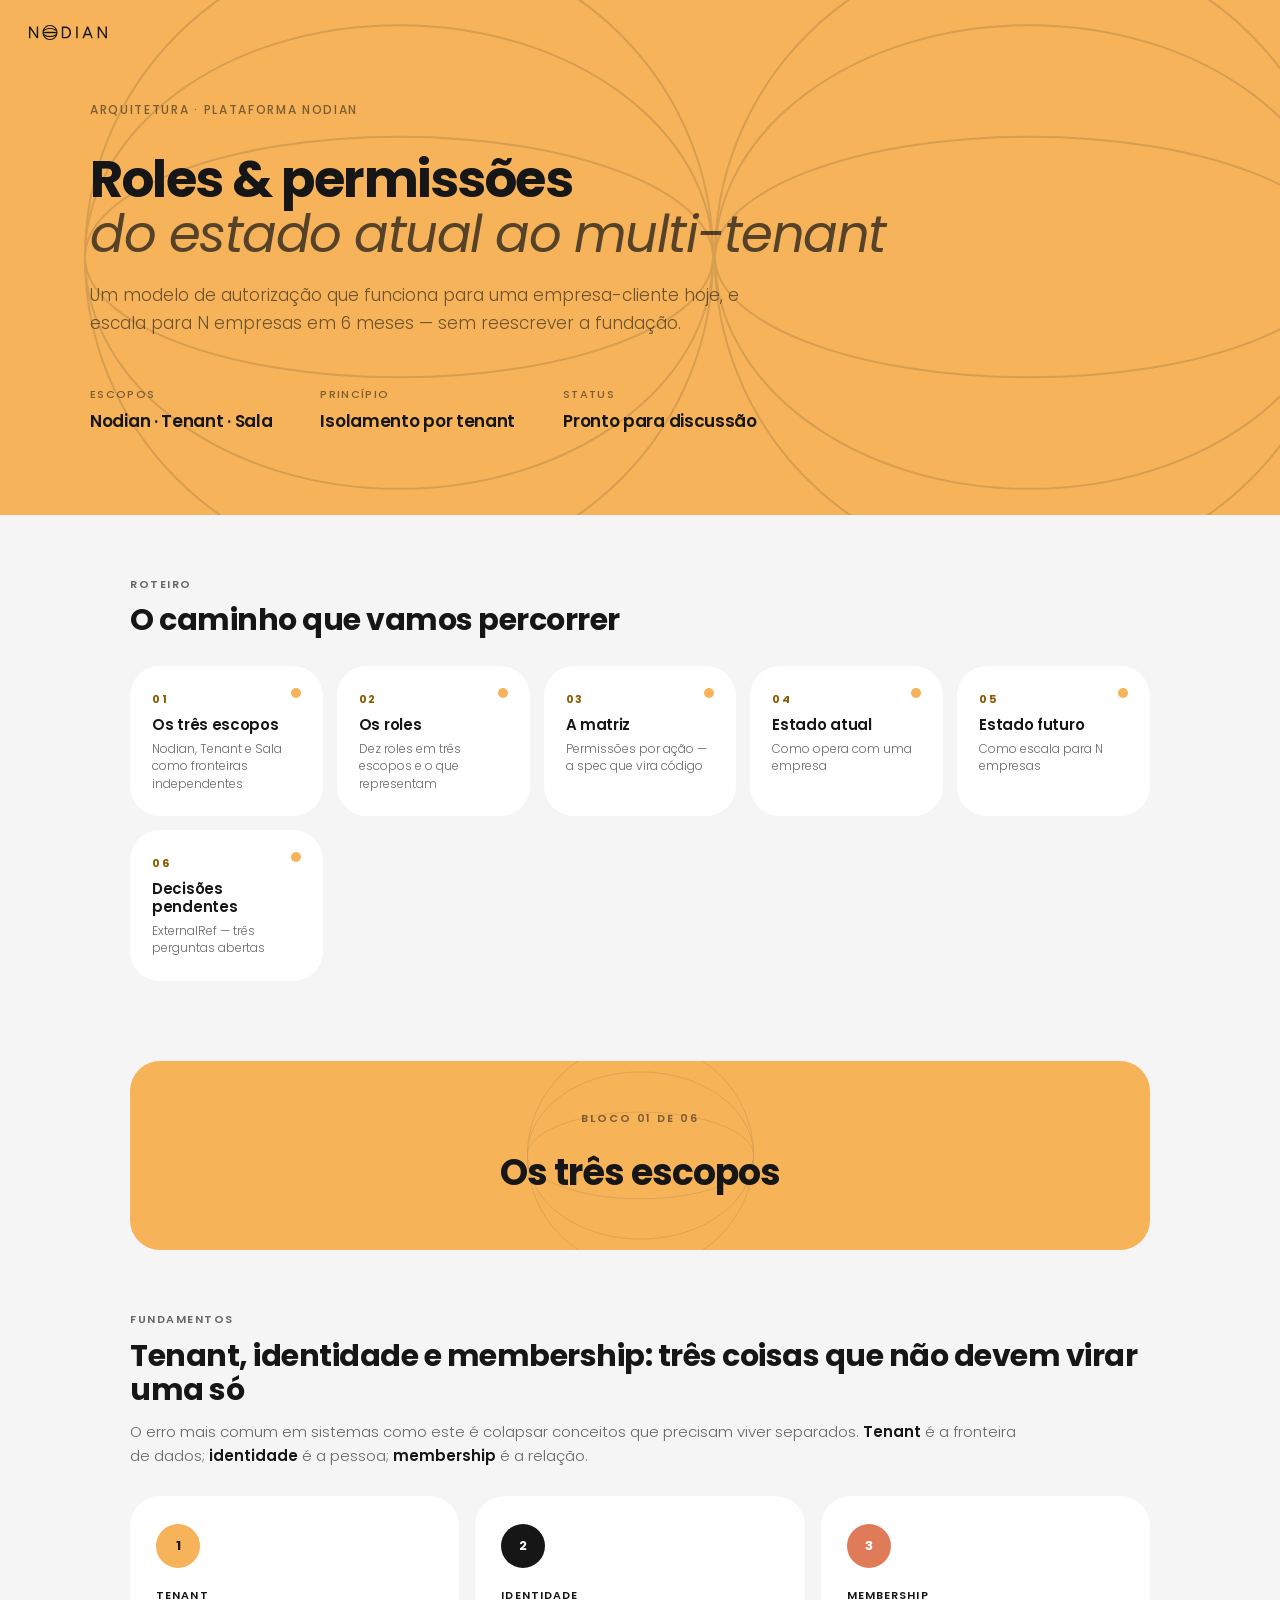
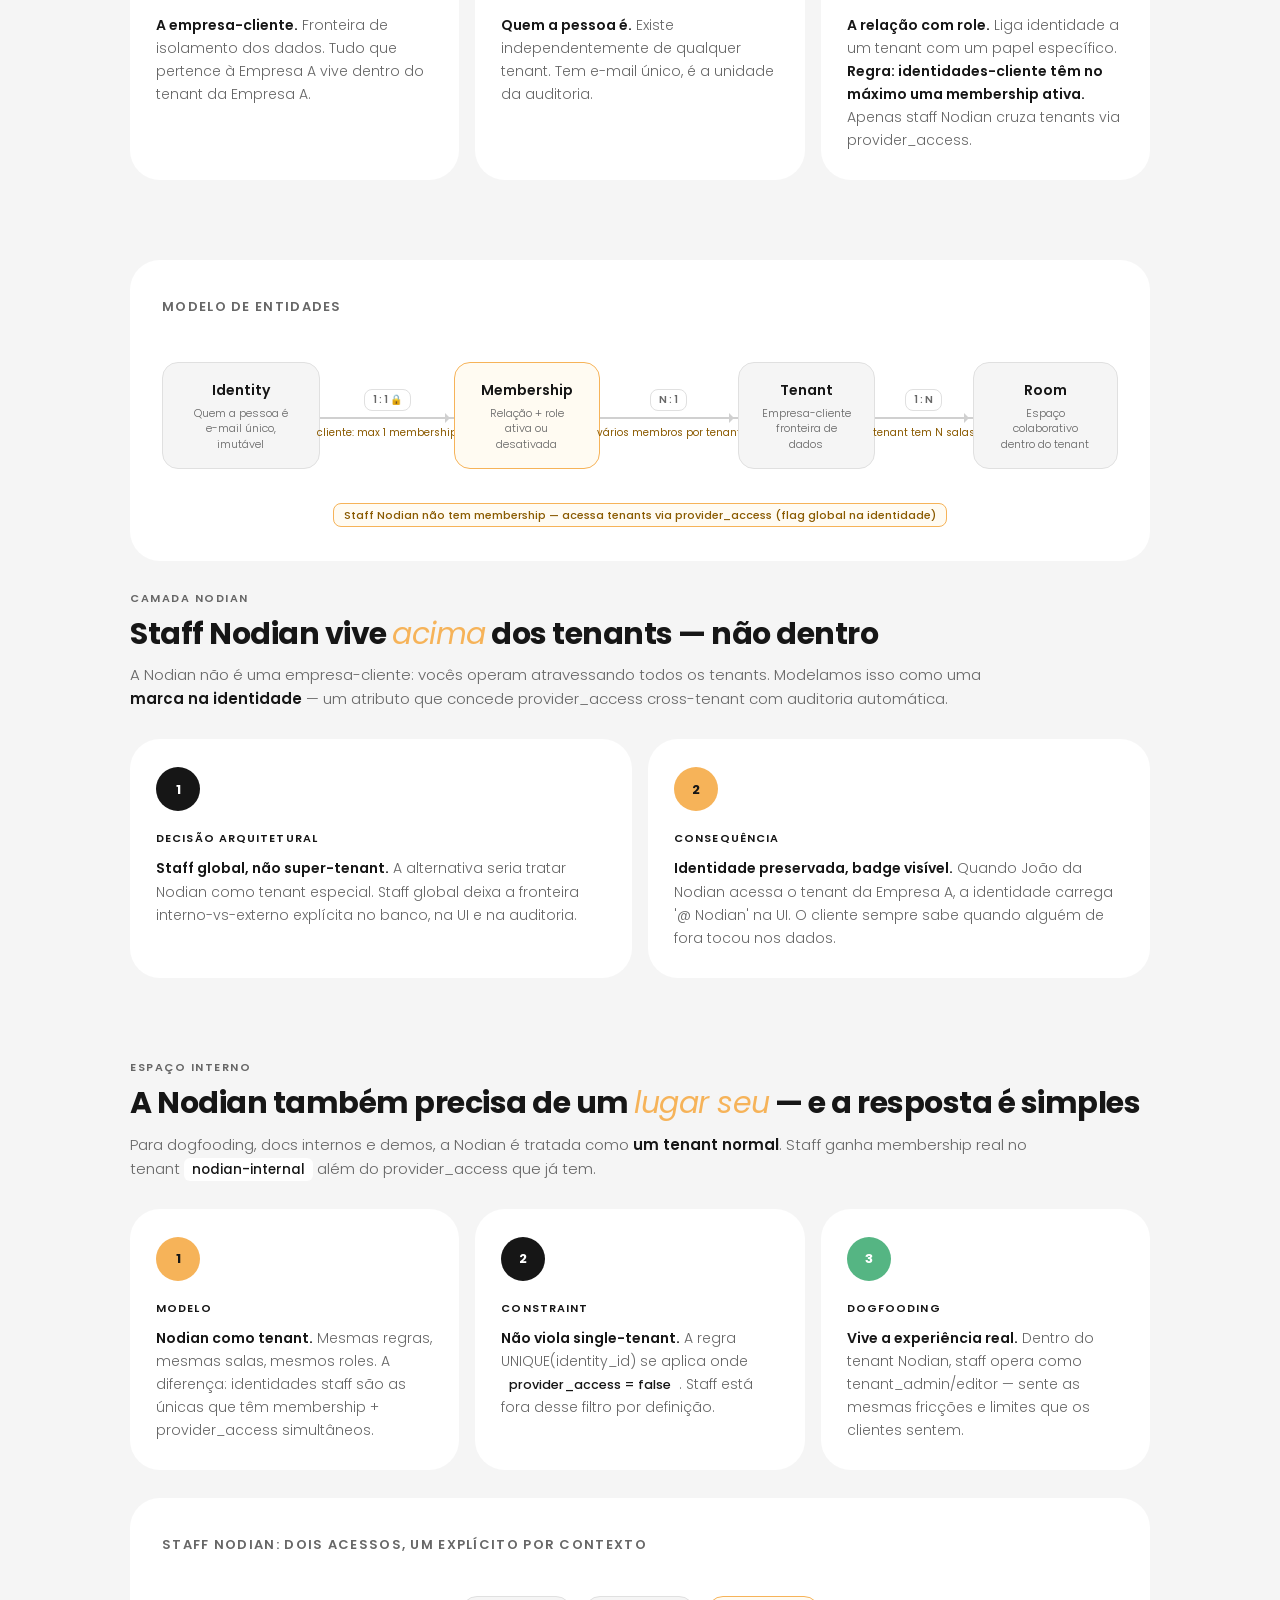
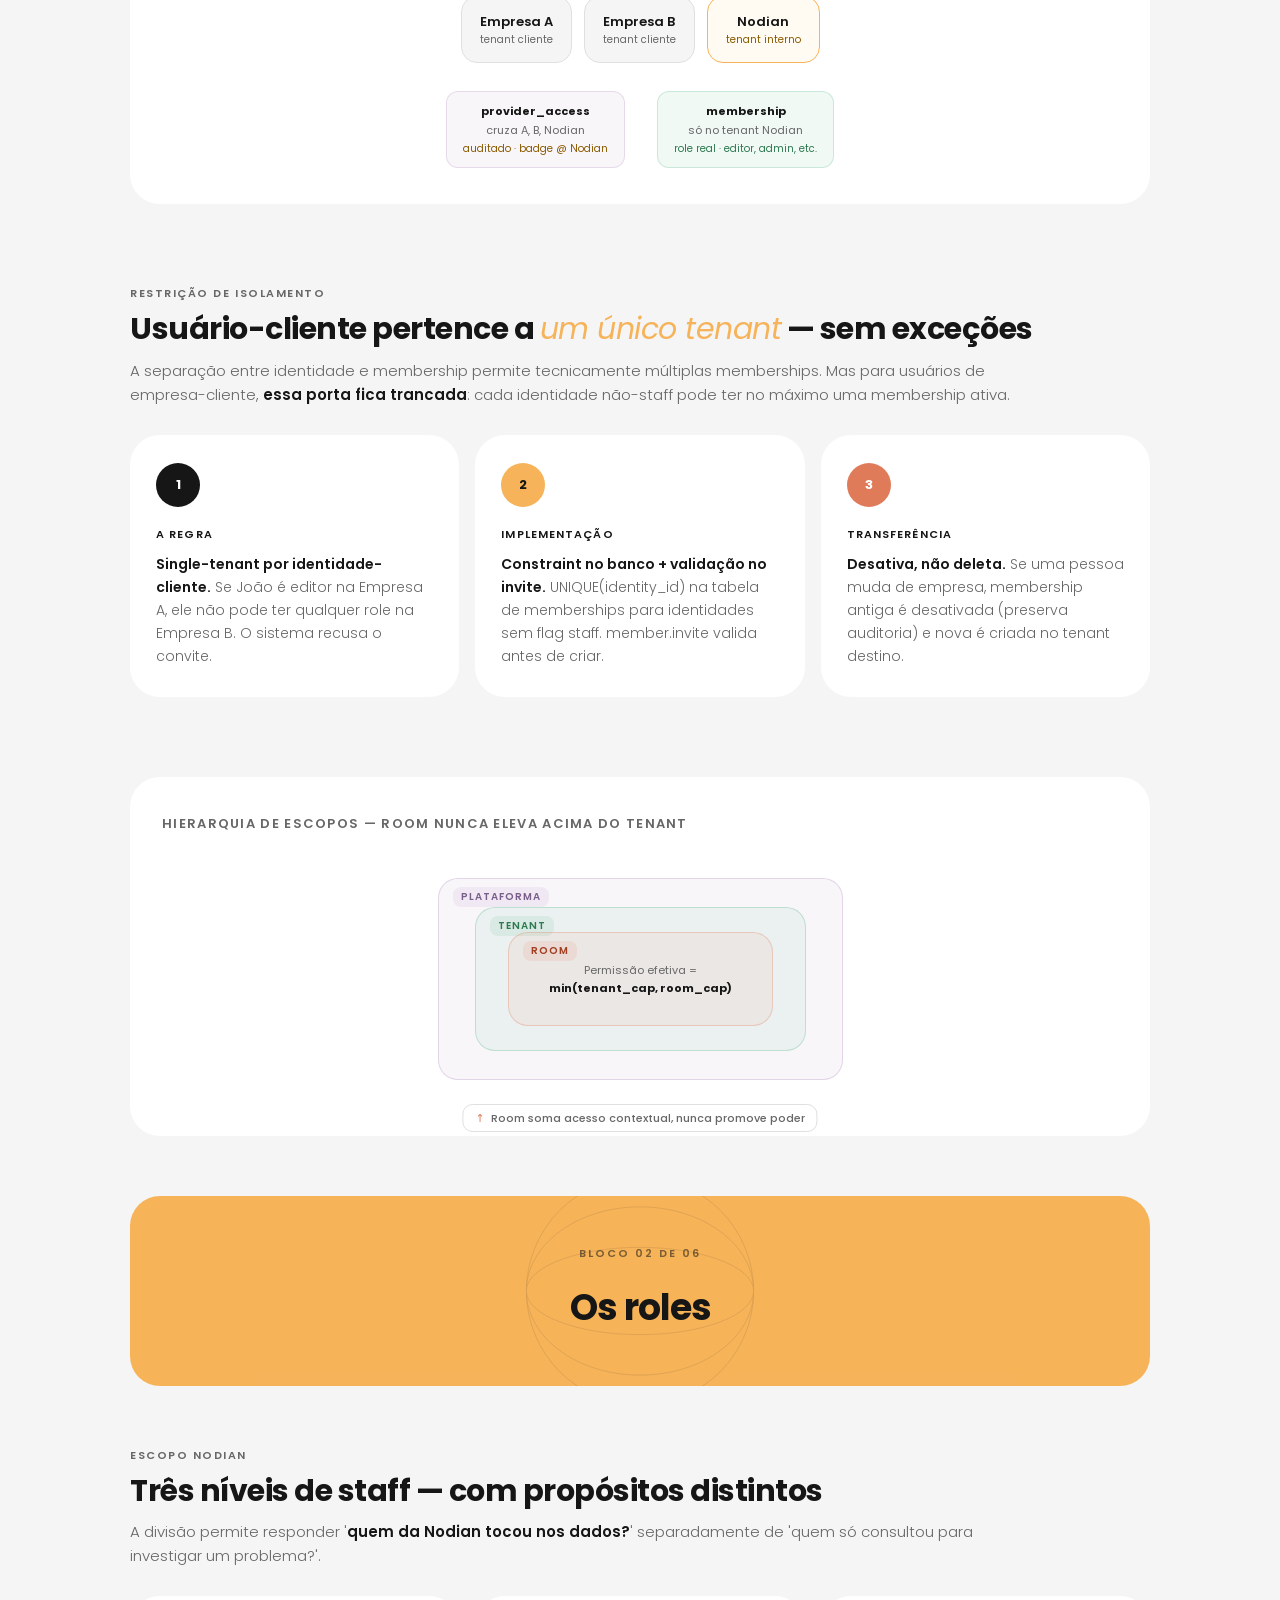
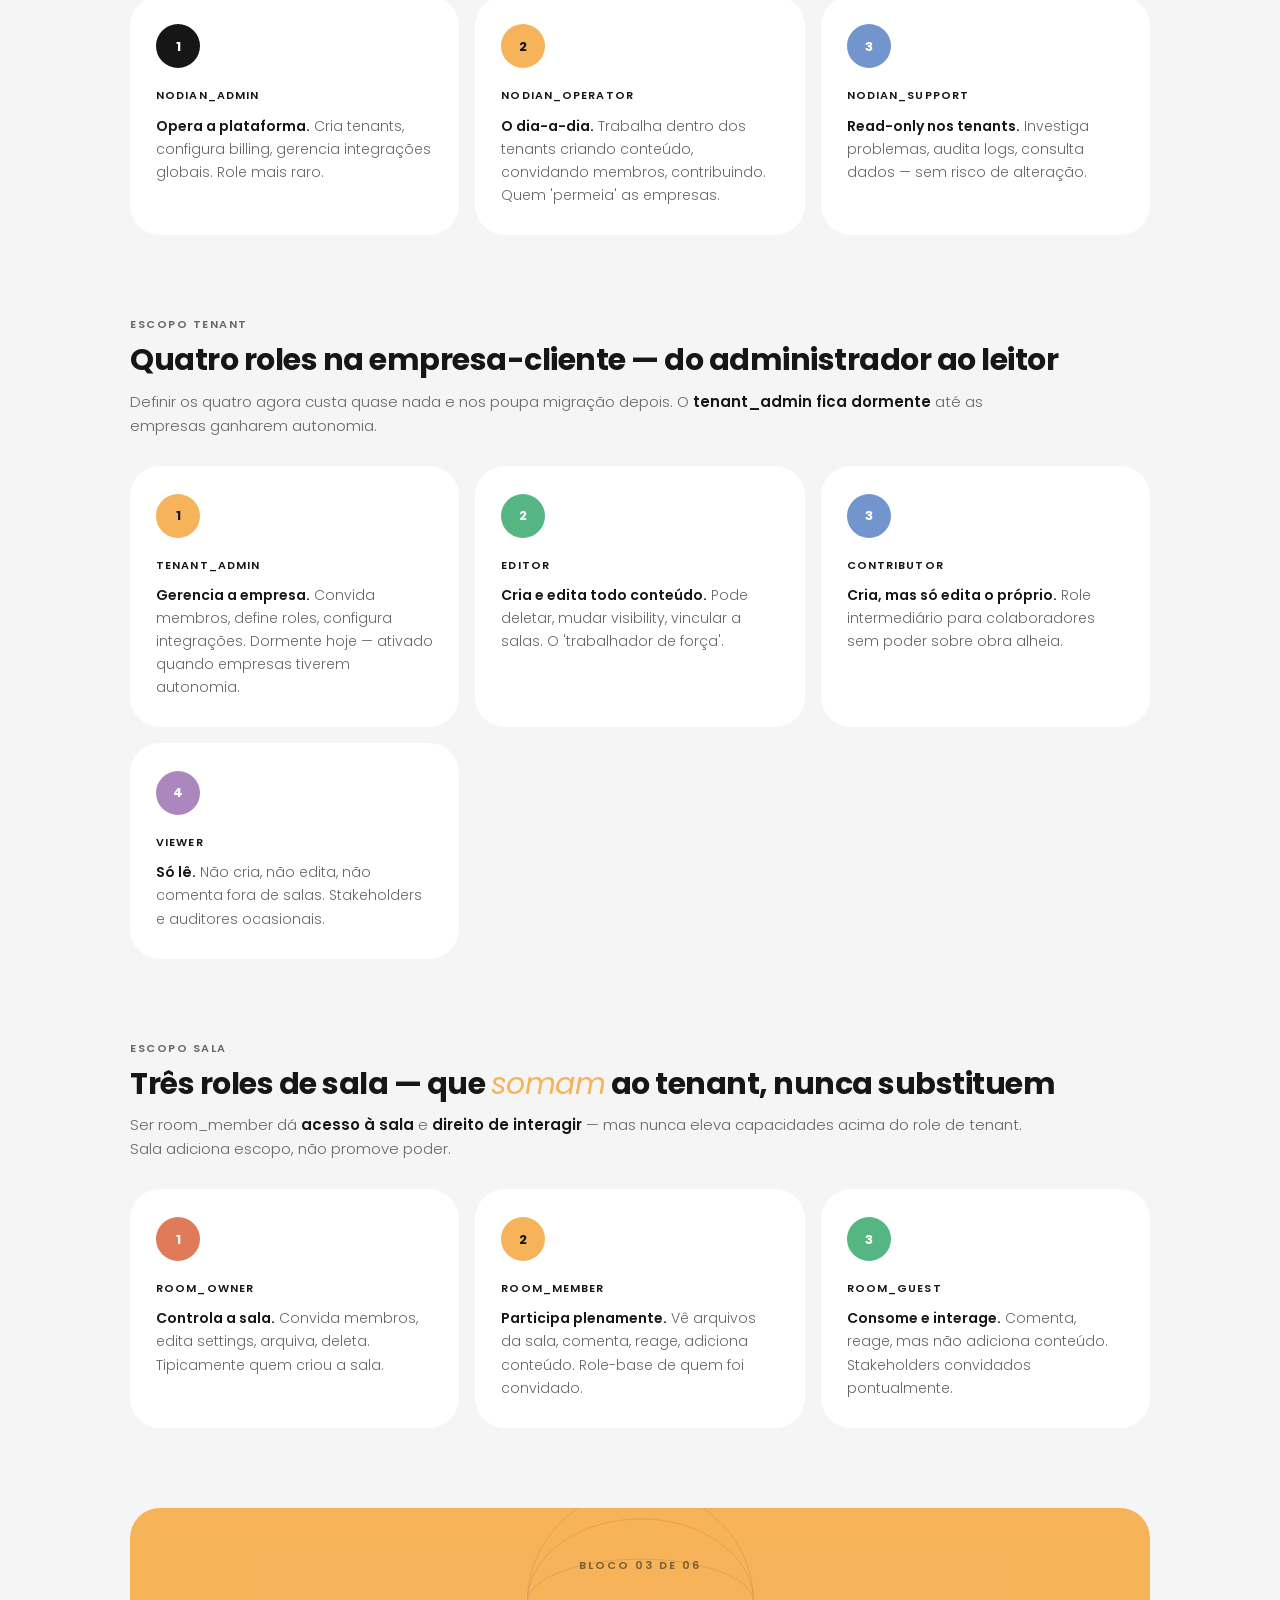
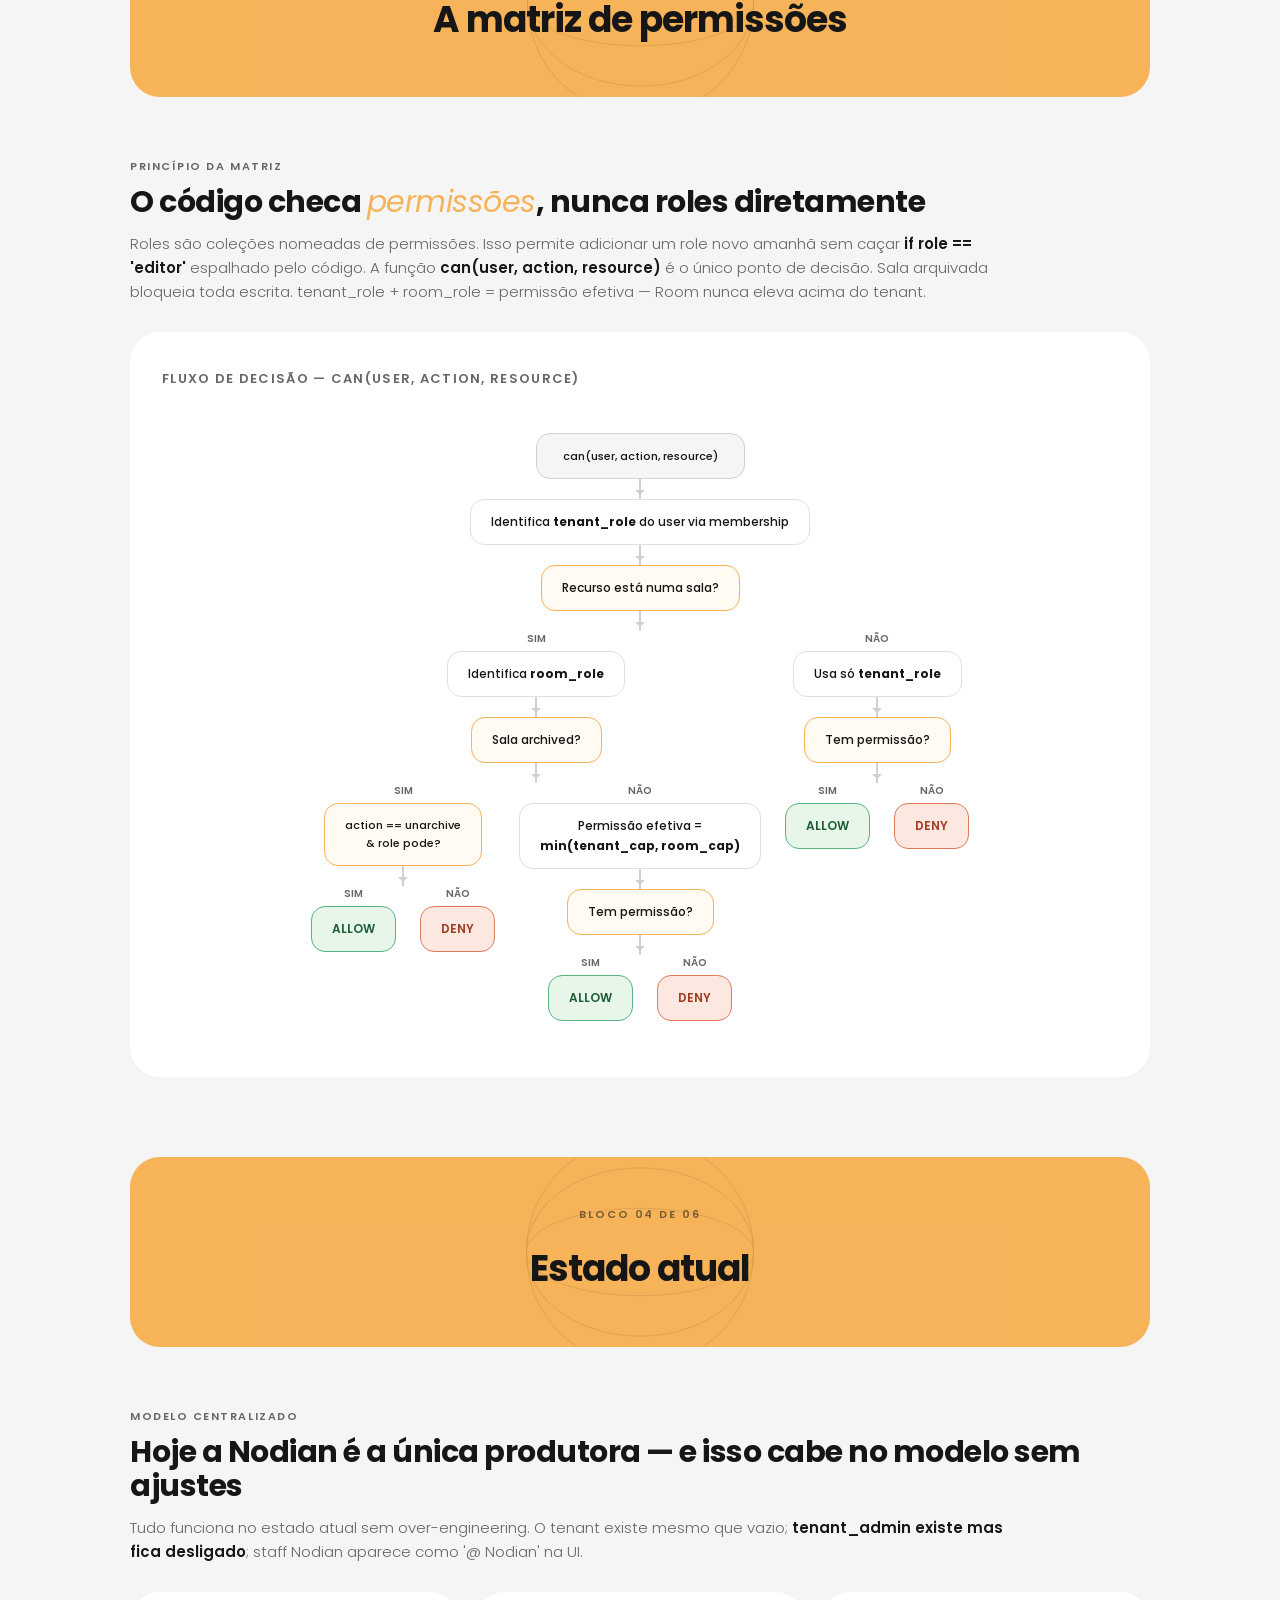
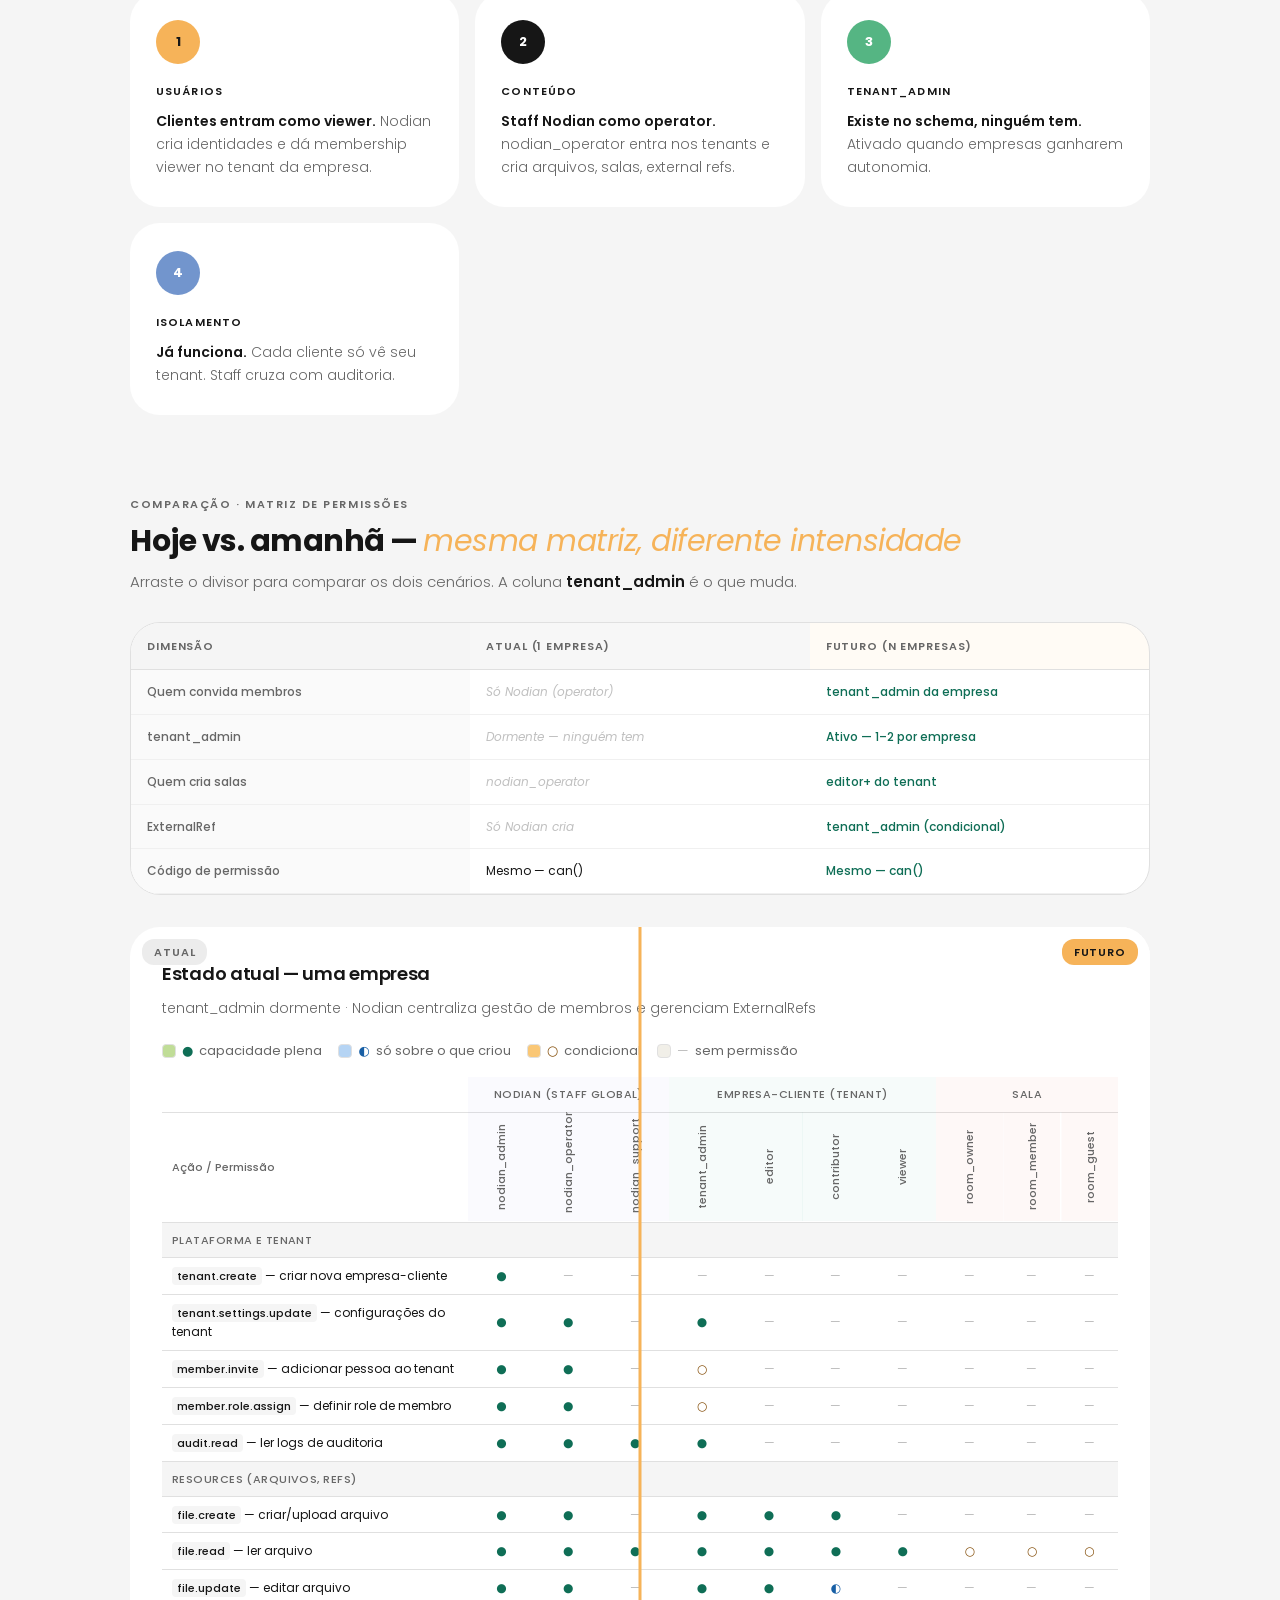
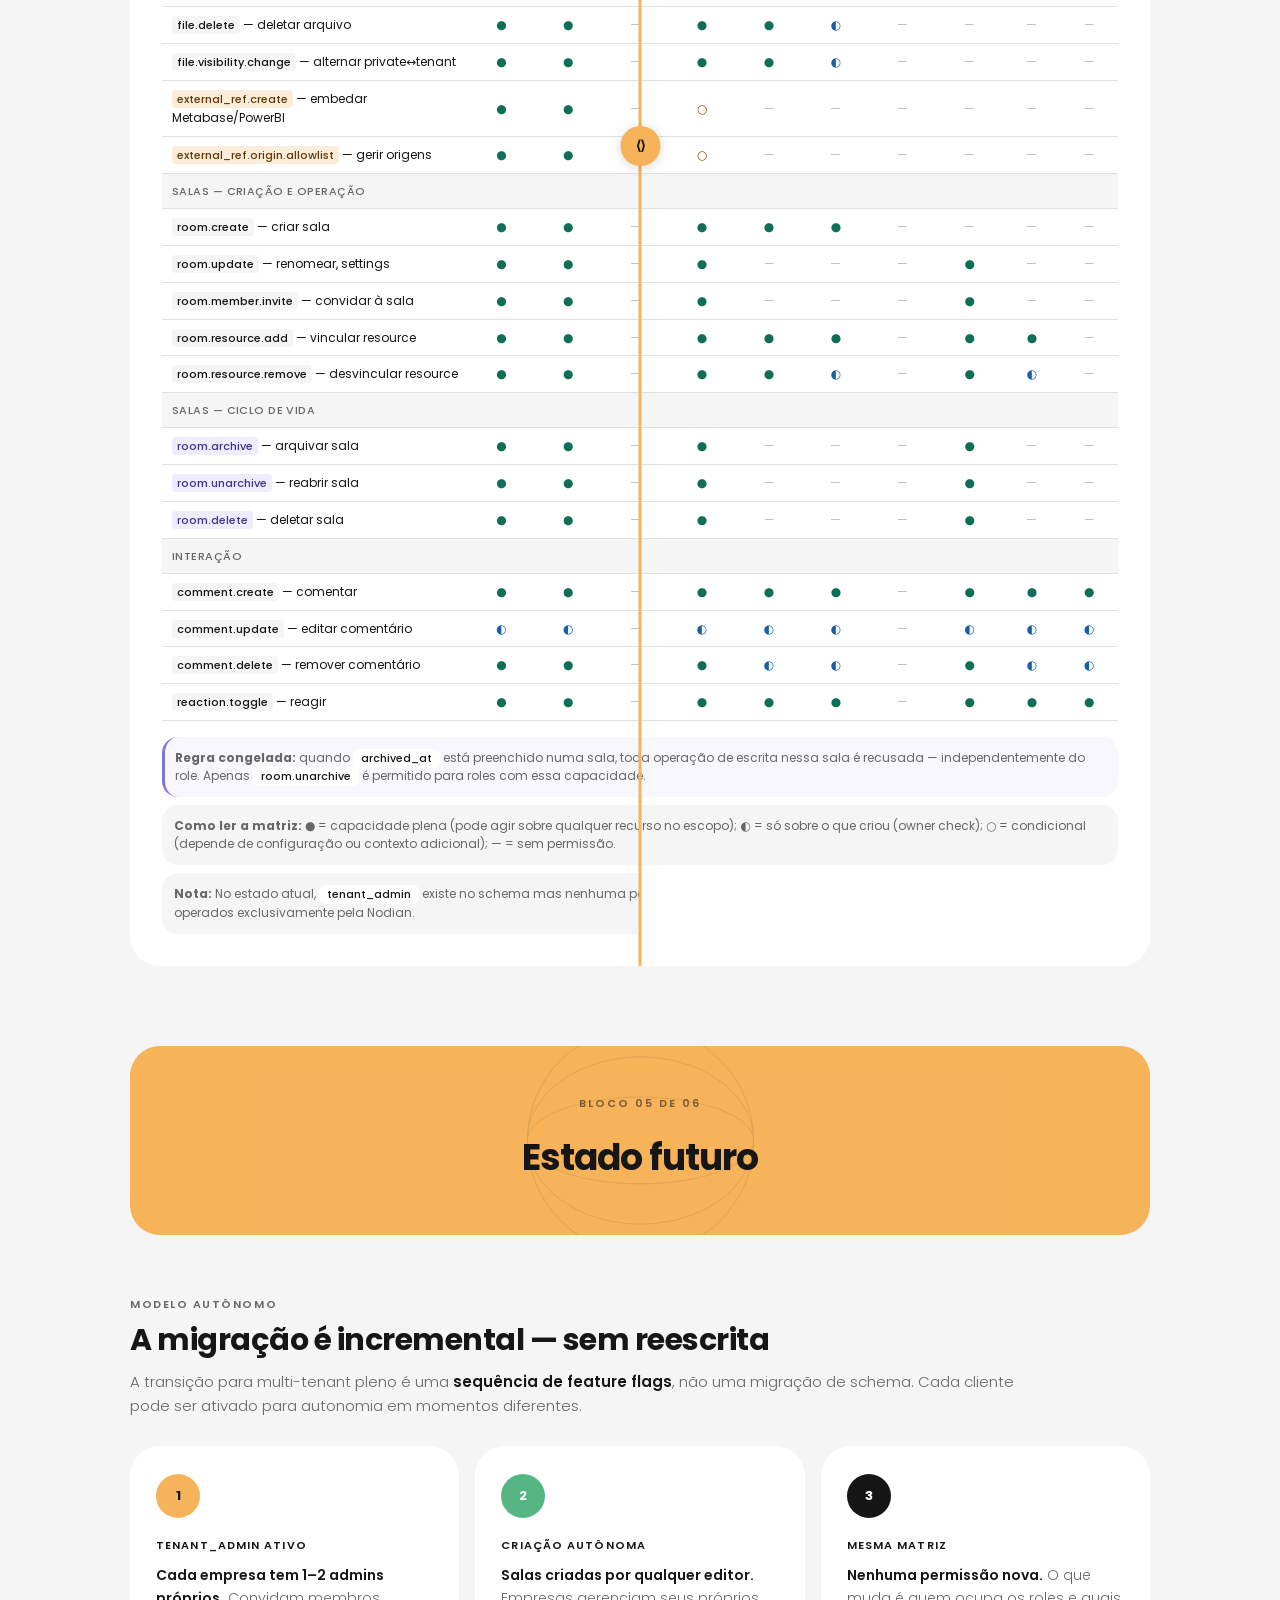
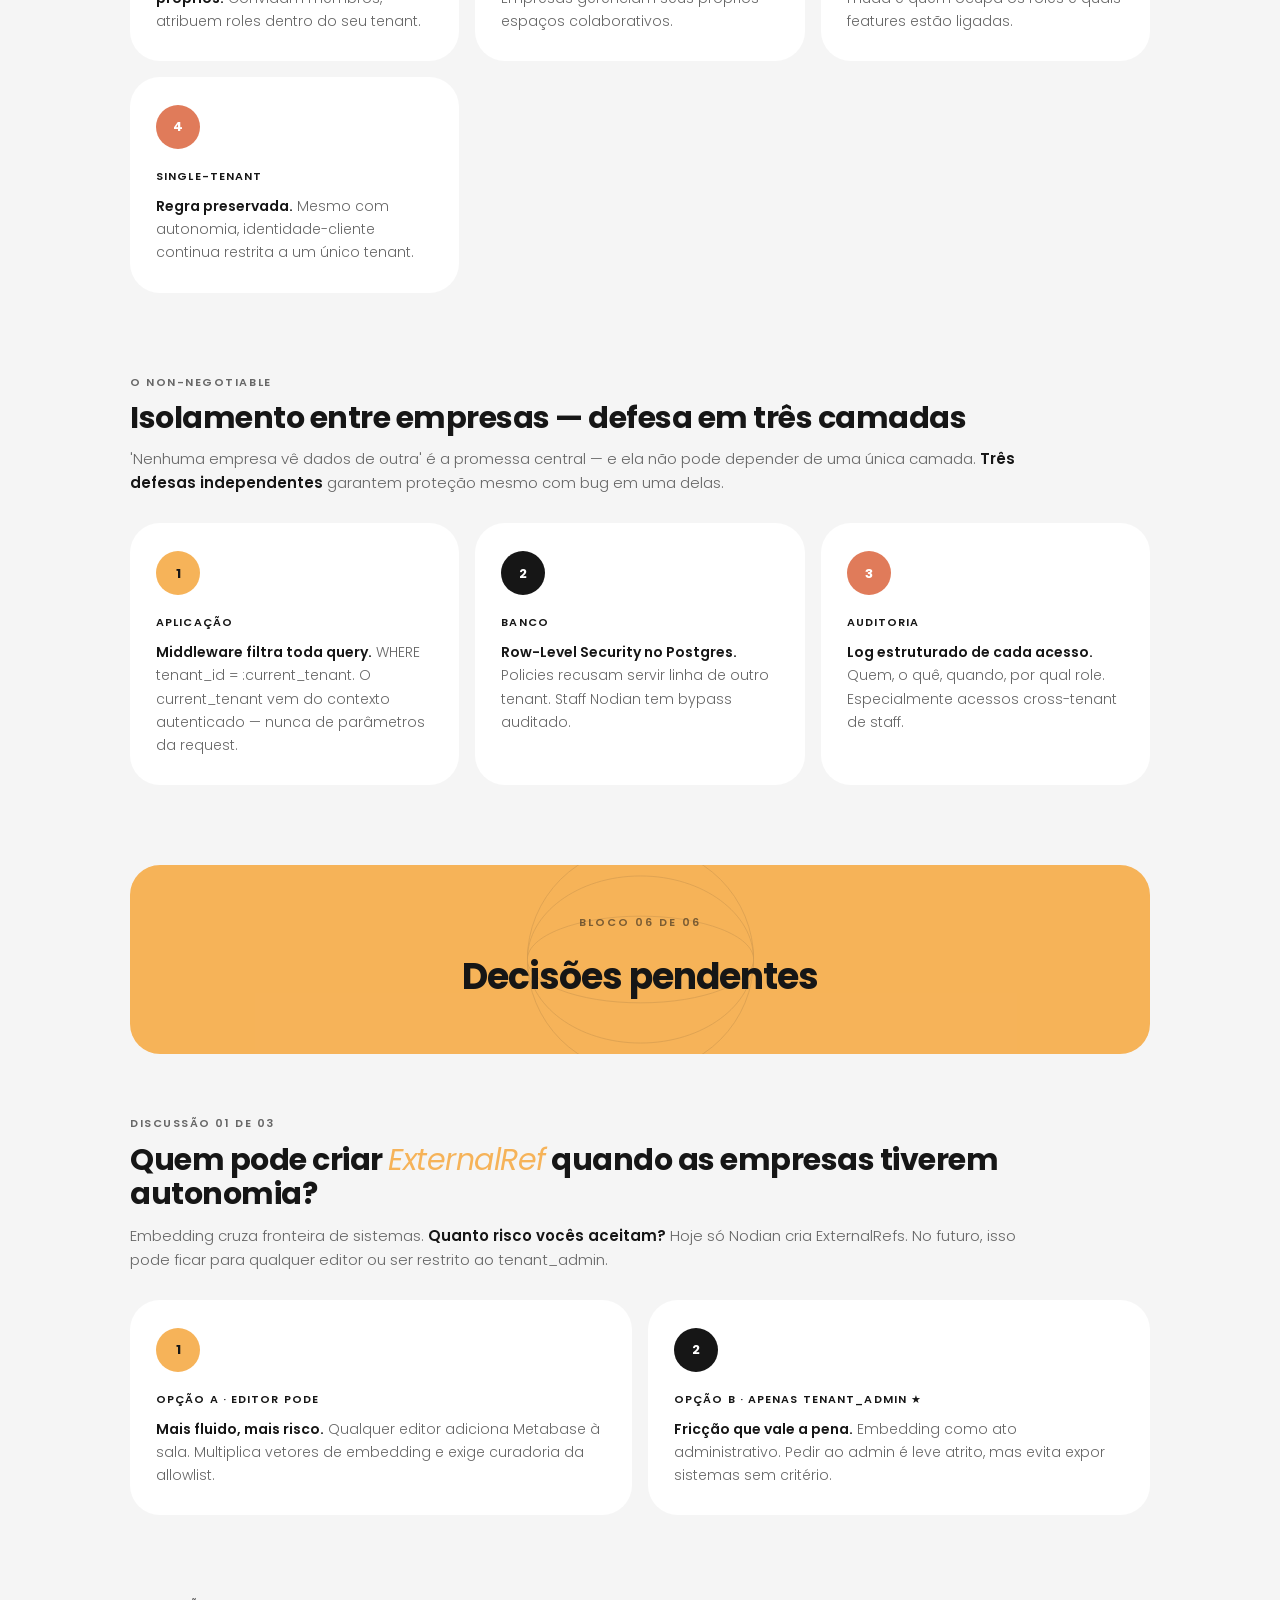
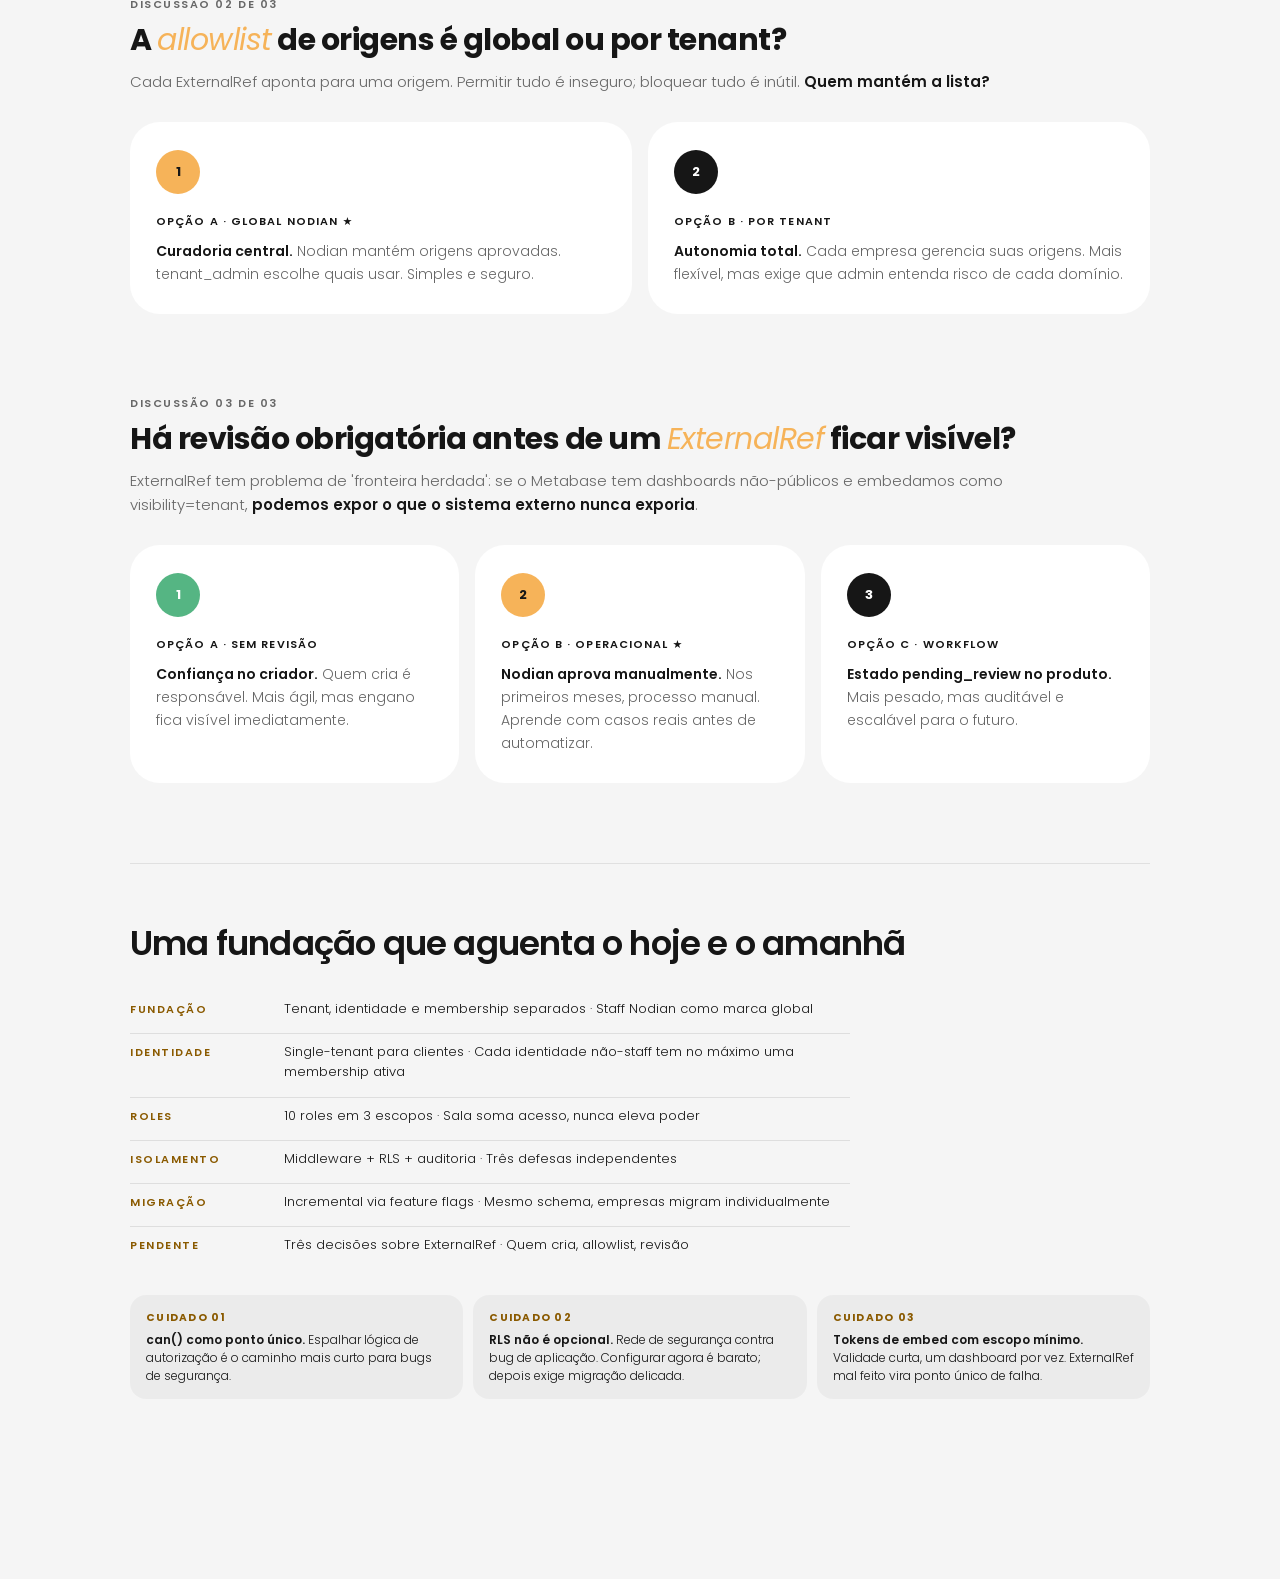
==== commit 3058f032: "fix: opaque background on compare after layer" ====
--- a/roles-permissions-v2.html
+++ b/roles-permissions-v2.html
@@ -110,8 +110,8 @@
 /* Before/After Slider */
 .compare-container{position:relative;overflow:hidden;border-radius:30px;background:#fff;margin:32px 0;user-select:none;-webkit-user-select:none}
 .compare-layer{padding:32px;overflow-x:auto}
-.compare-layer--after{position:absolute;top:0;left:0;right:0;bottom:0;overflow:hidden;clip-path:inset(0 0 0 0)}
-.compare-layer--after .compare-layer{height:100%;overflow-y:auto}
+.compare-layer--after{position:absolute;top:0;left:0;right:0;bottom:0;overflow:hidden;clip-path:inset(0 0 0 0);background:#fff}
+.compare-layer--after .compare-layer{height:100%;overflow-y:auto;background:#fff}
 .compare-divider{position:absolute;top:0;bottom:0;width:3px;background:#f6b359;cursor:ew-resize;z-index:10;left:50%;transform:translateX(-50%)}
 .compare-divider::before{content:'';position:absolute;top:50%;left:50%;transform:translate(-50%,-50%);width:40px;height:40px;border-radius:50%;background:#f6b359;box-shadow:0 2px 12px rgba(0,0,0,.15)}
 .compare-divider::after{content:'⟨⟩';position:absolute;top:50%;left:50%;transform:translate(-50%,-50%);font-size:14px;font-weight:700;color:#161616;letter-spacing:-2px}
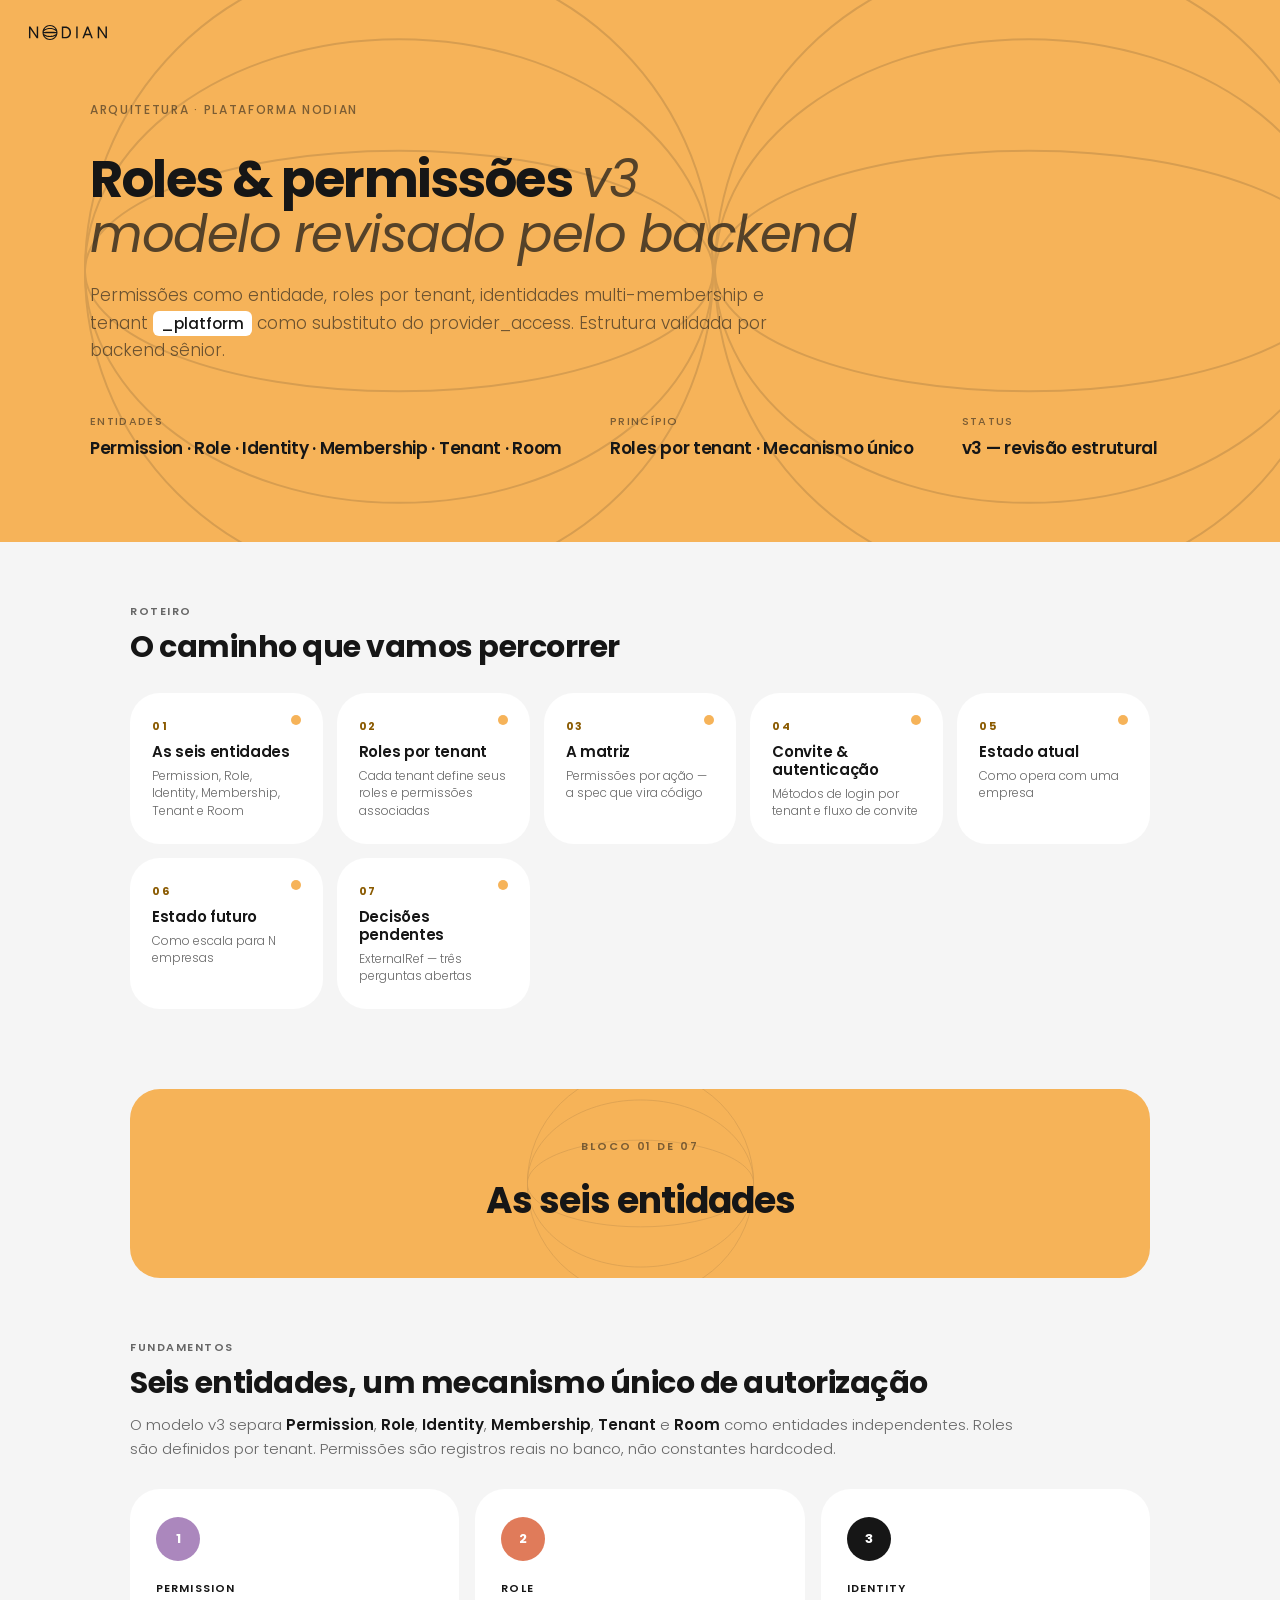
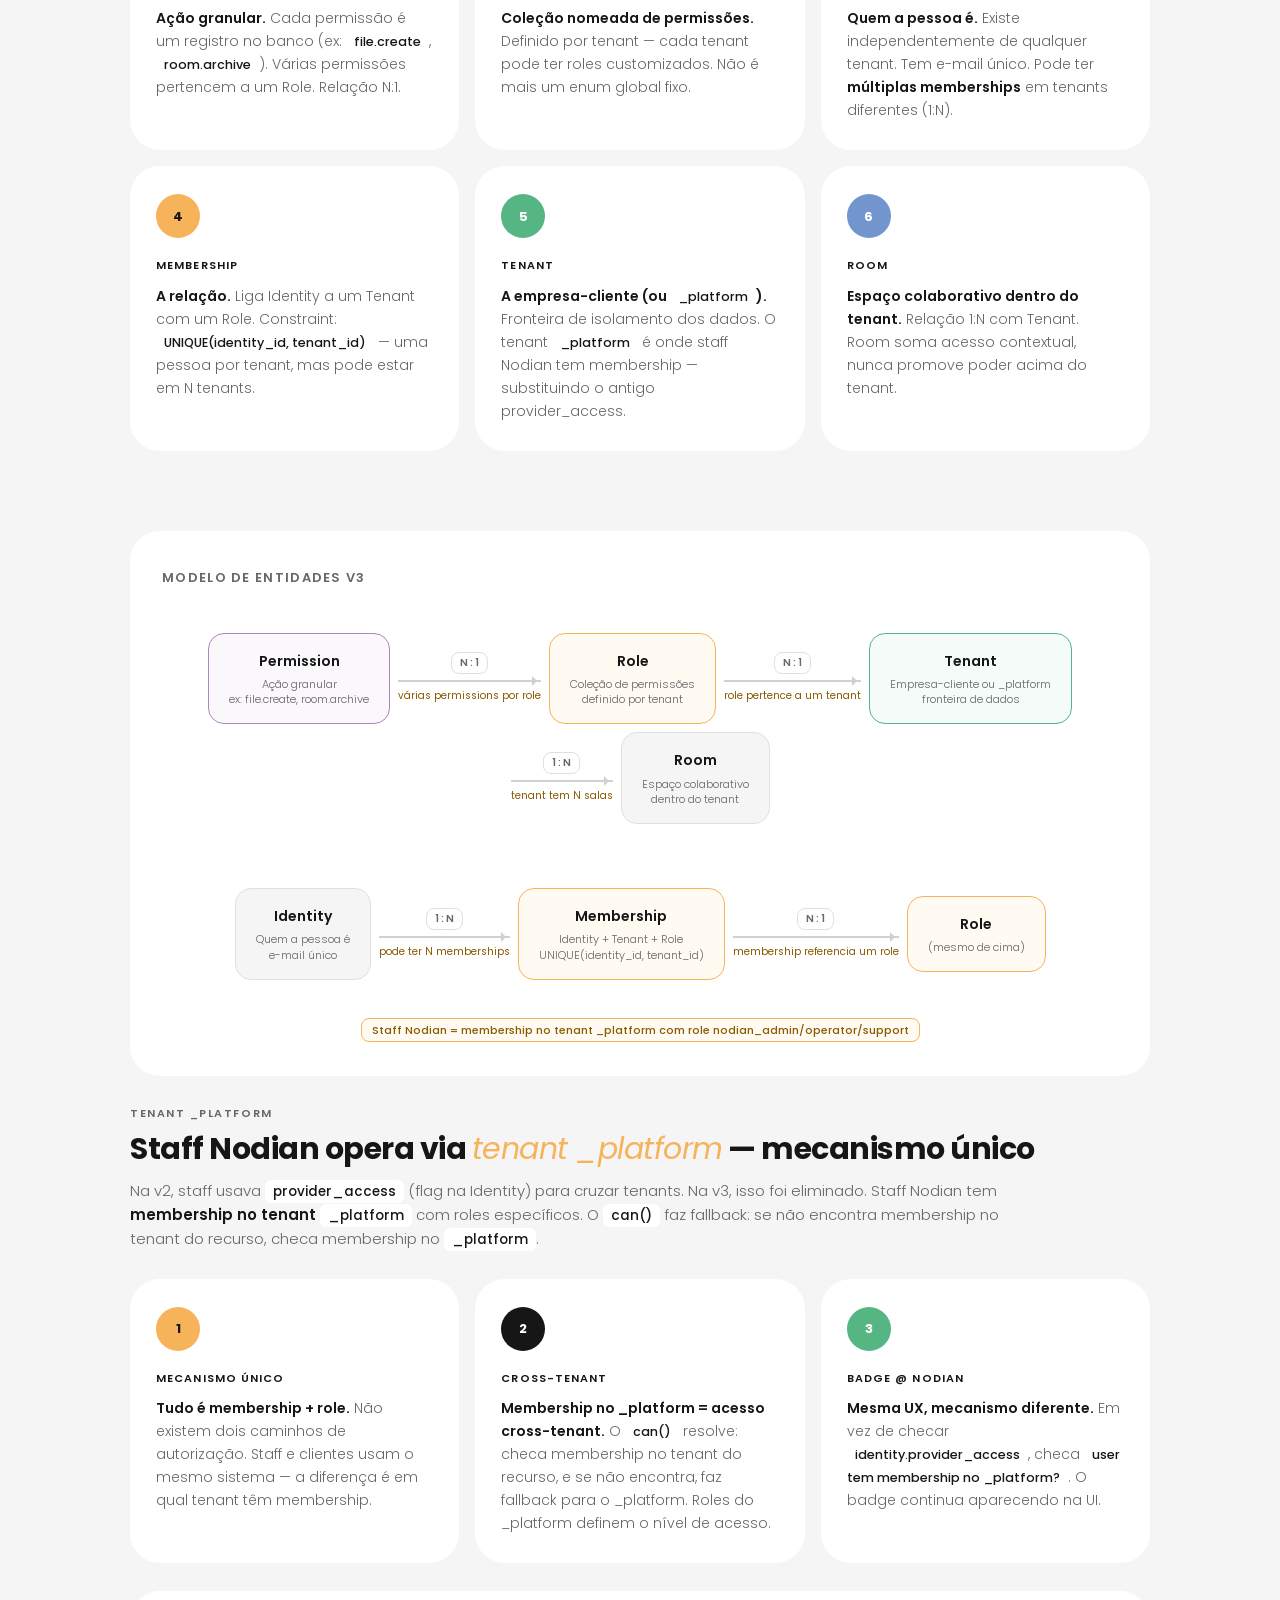
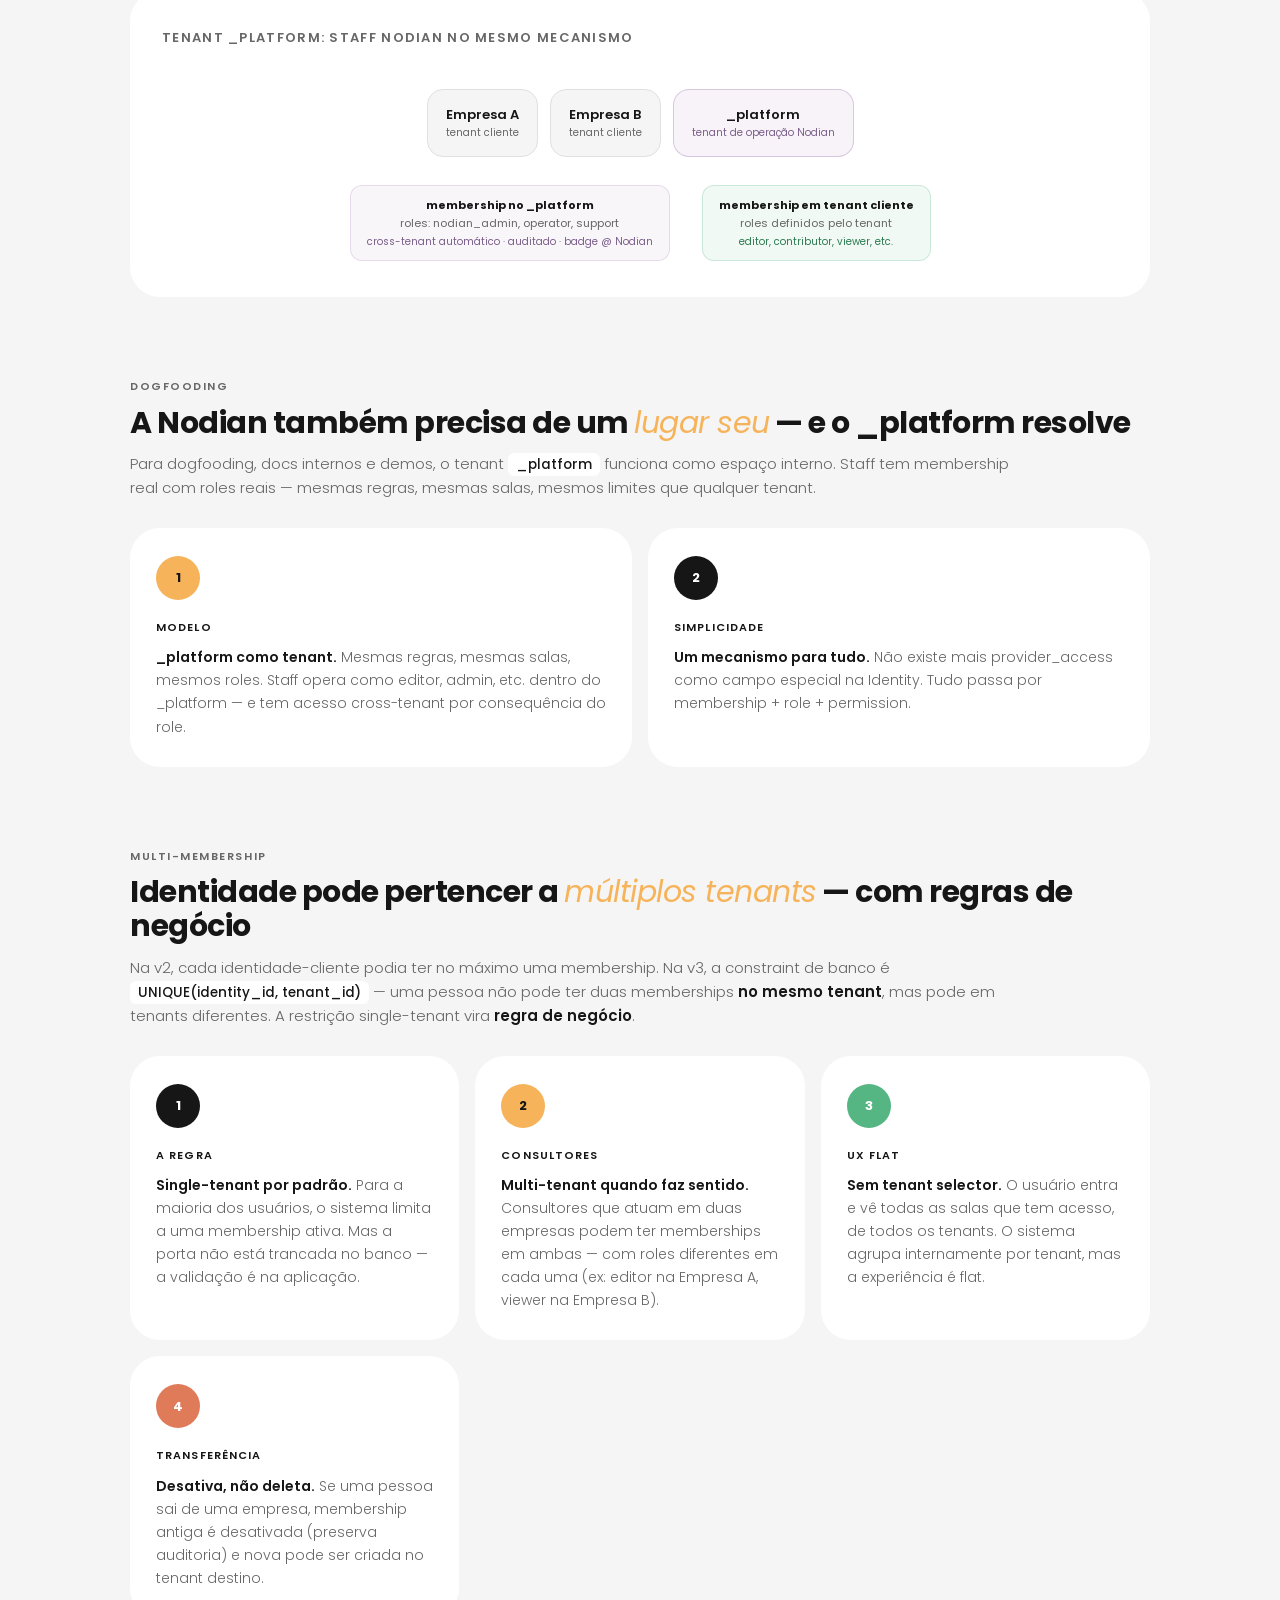
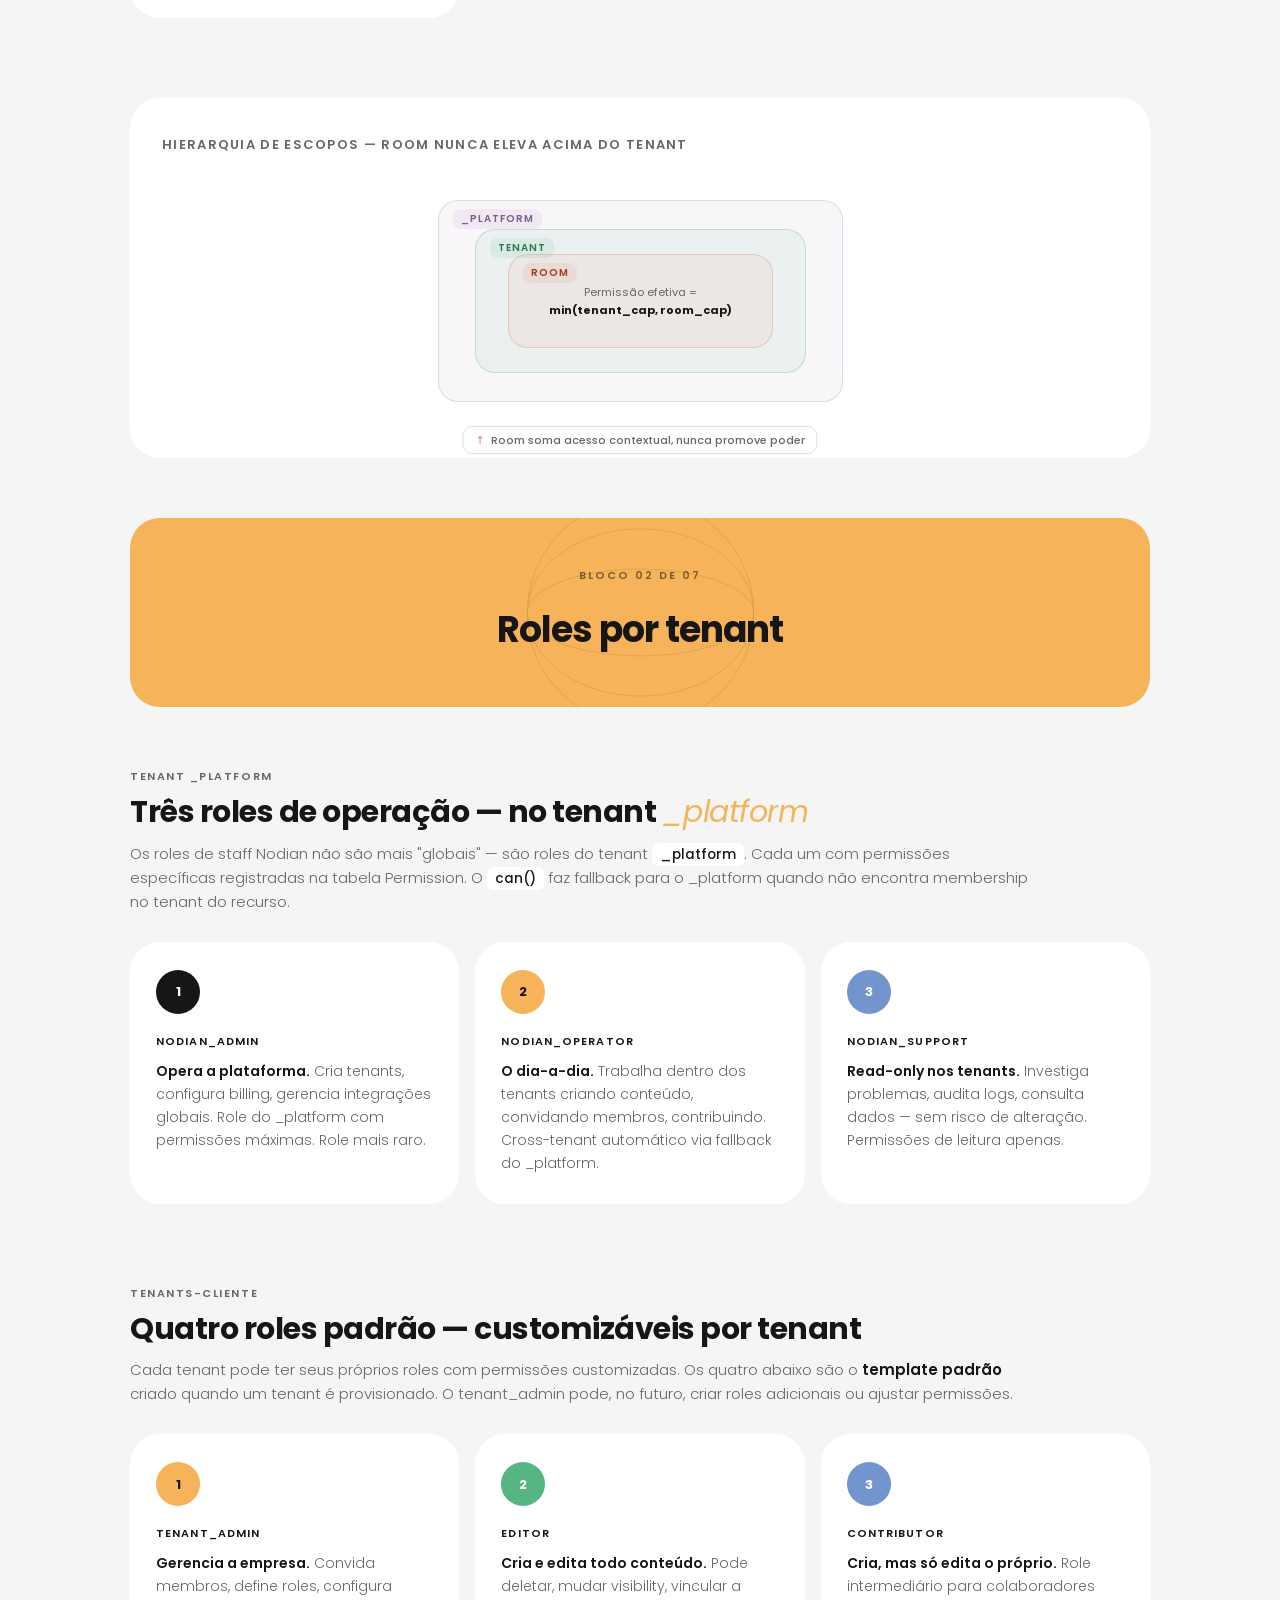
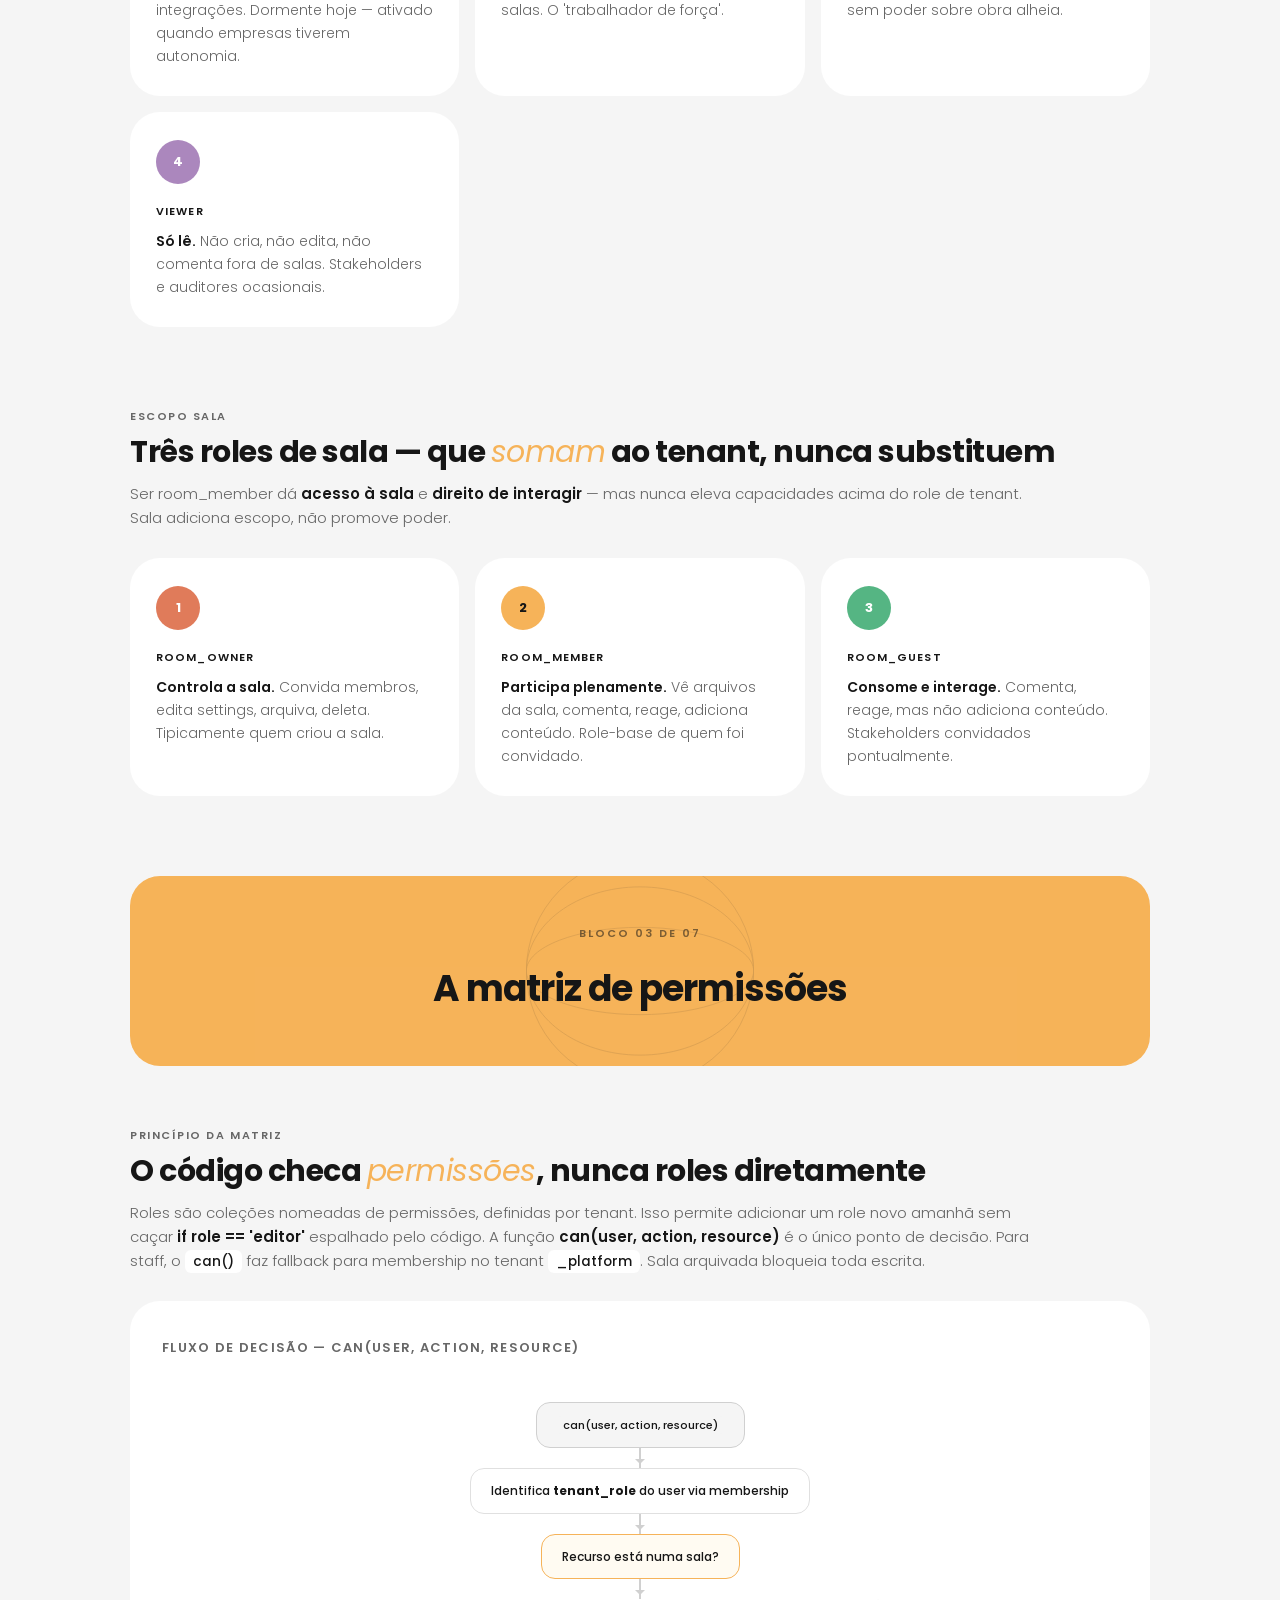
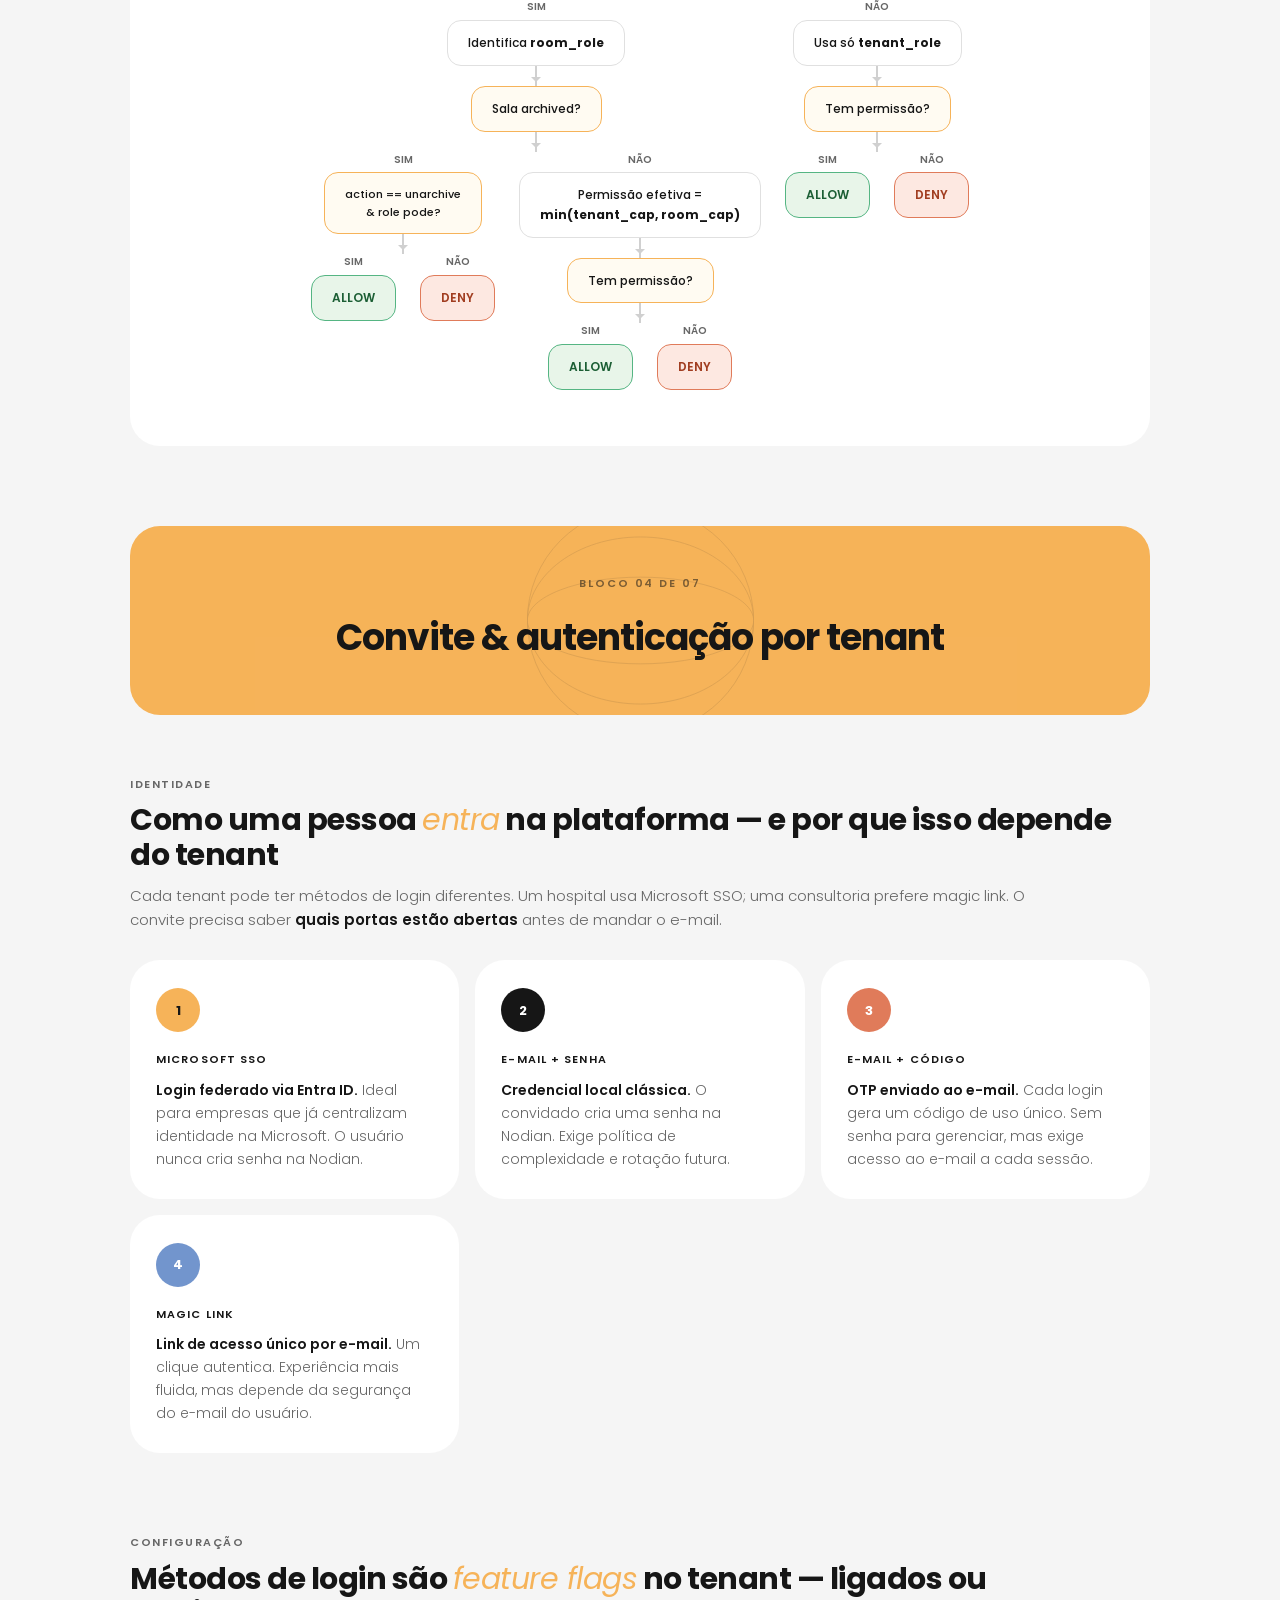
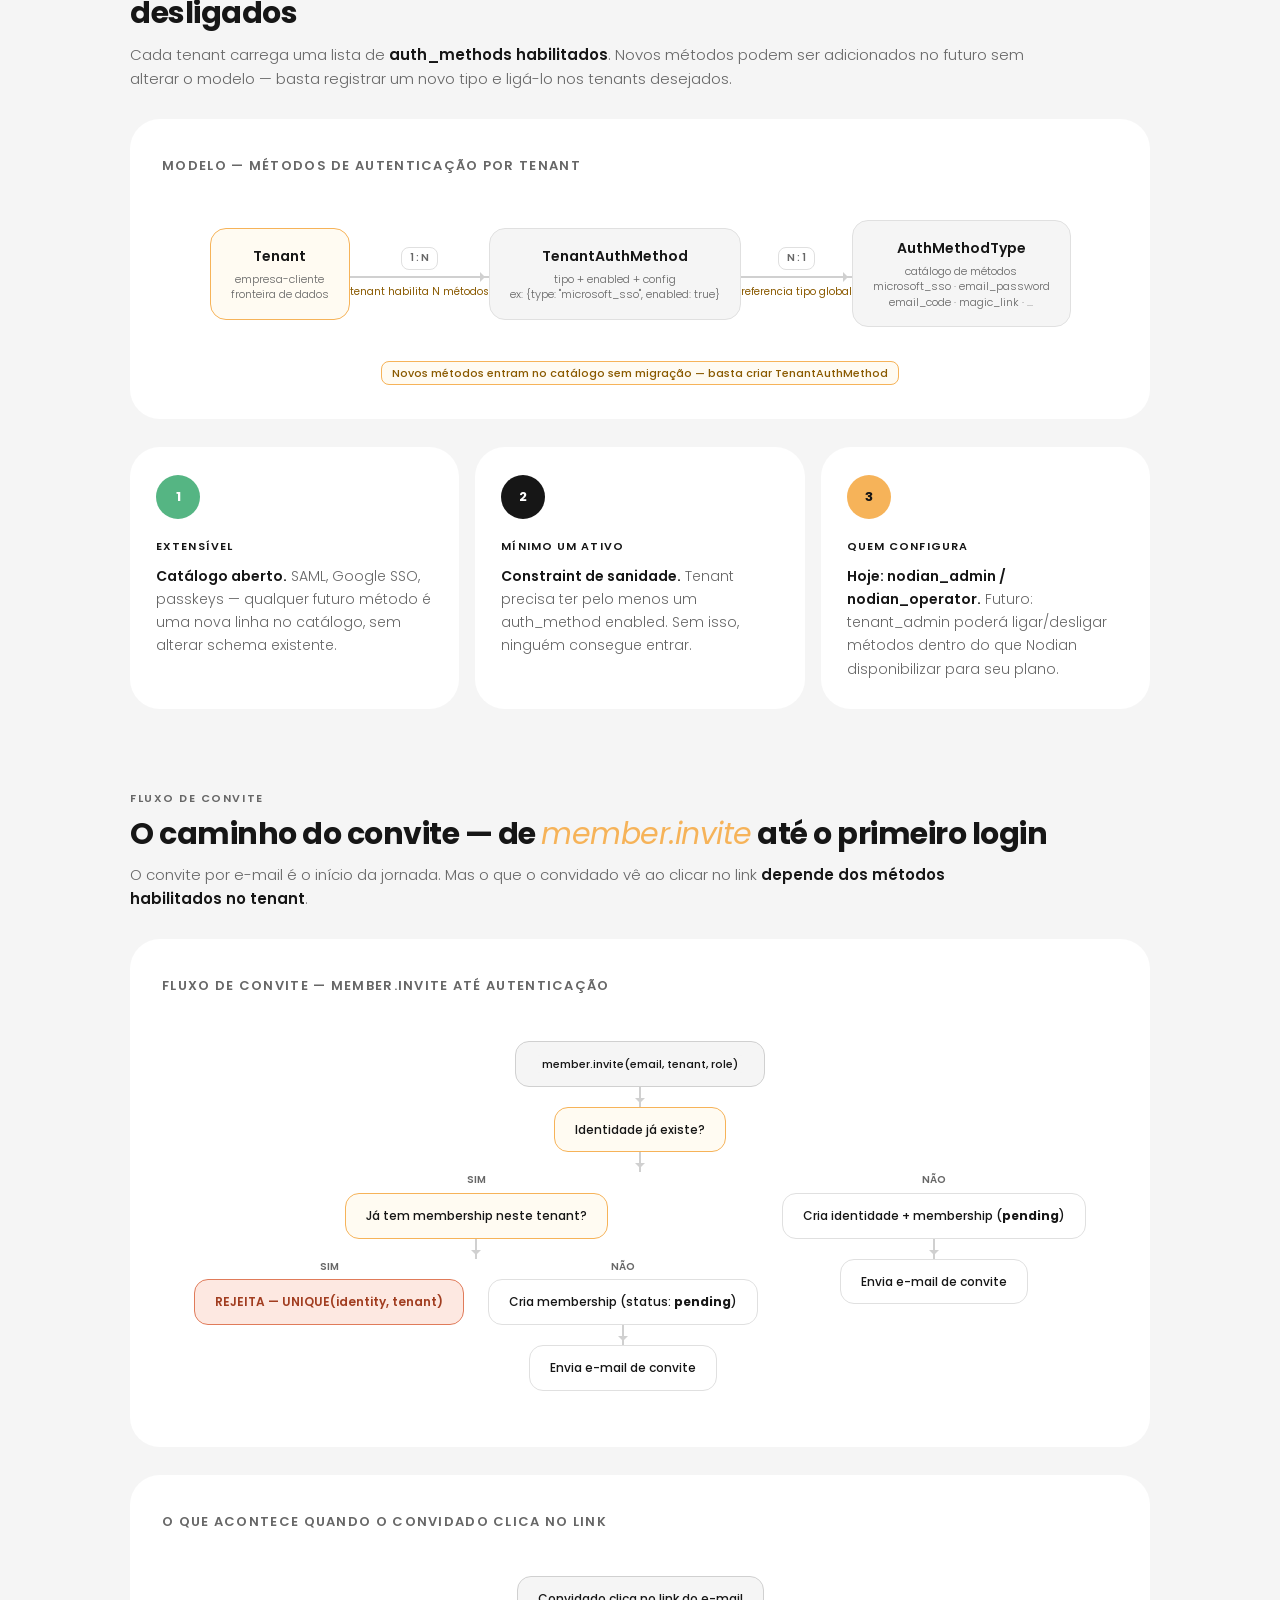
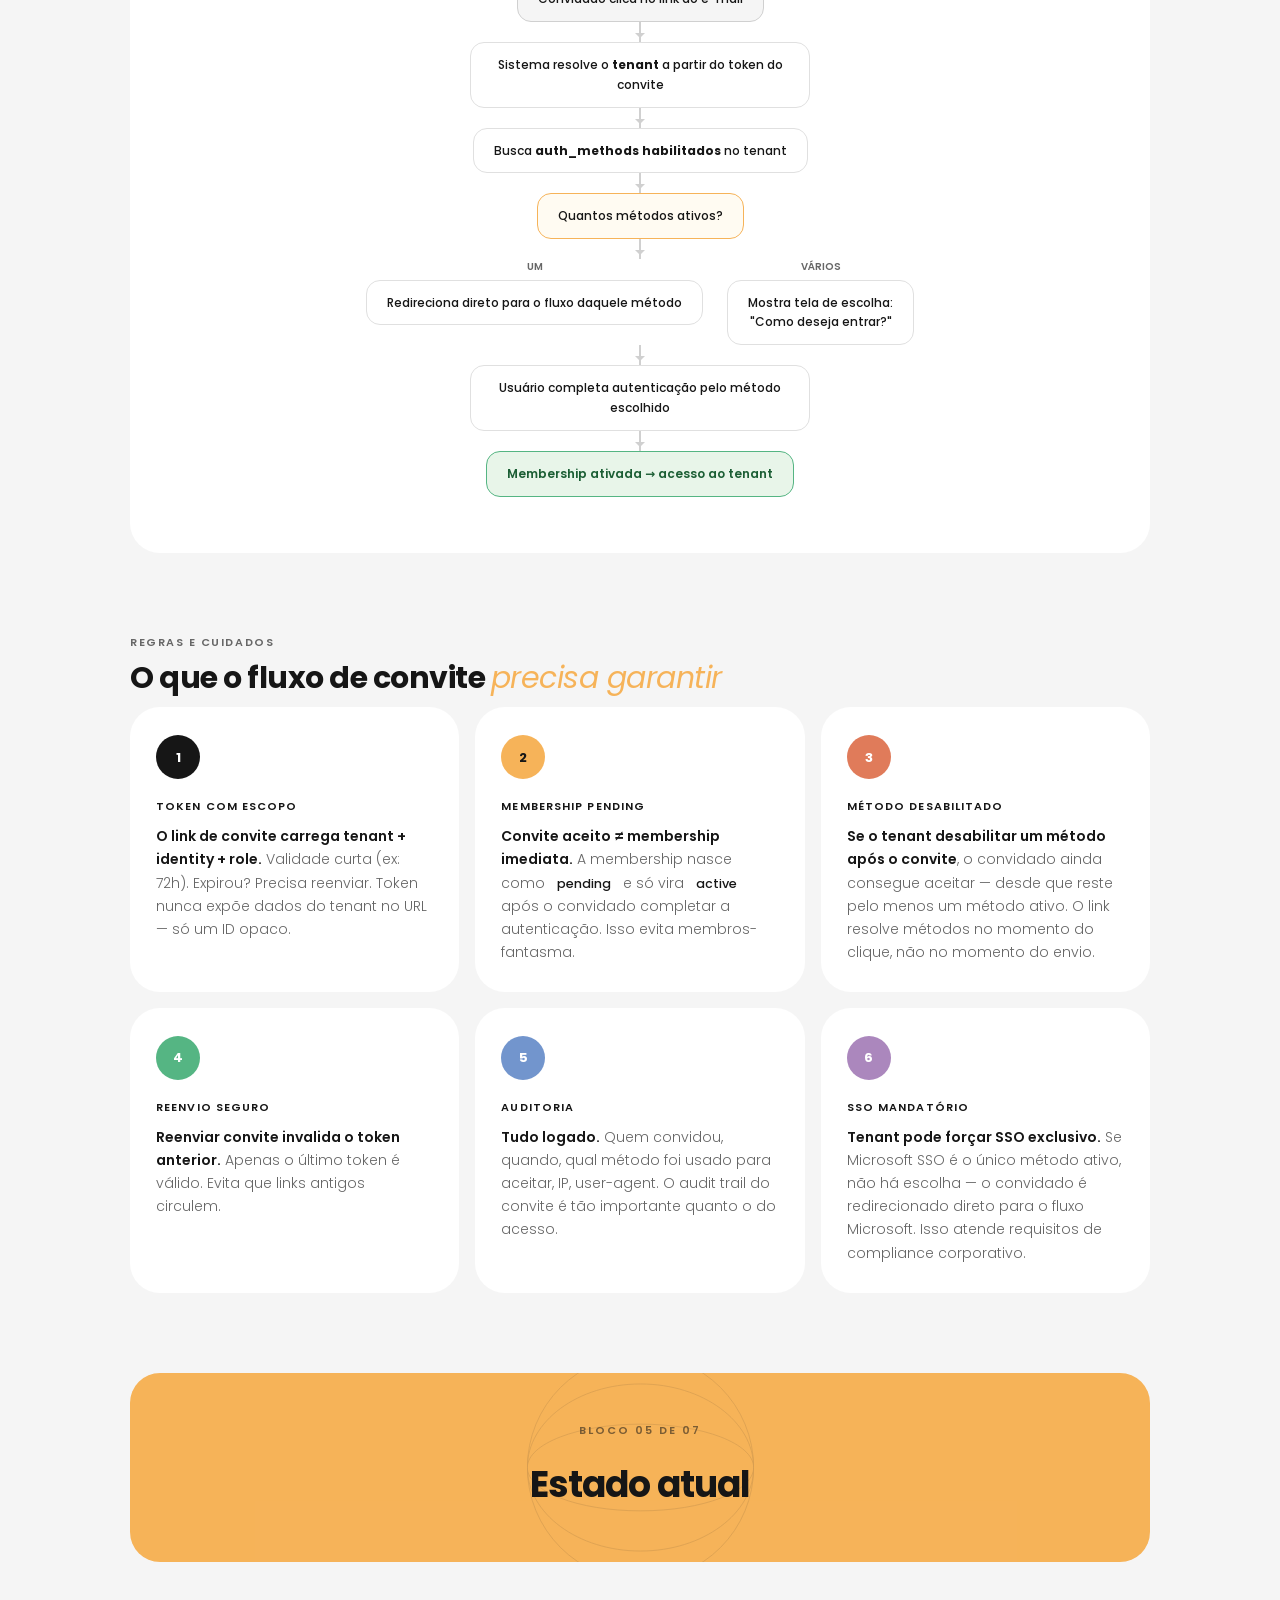
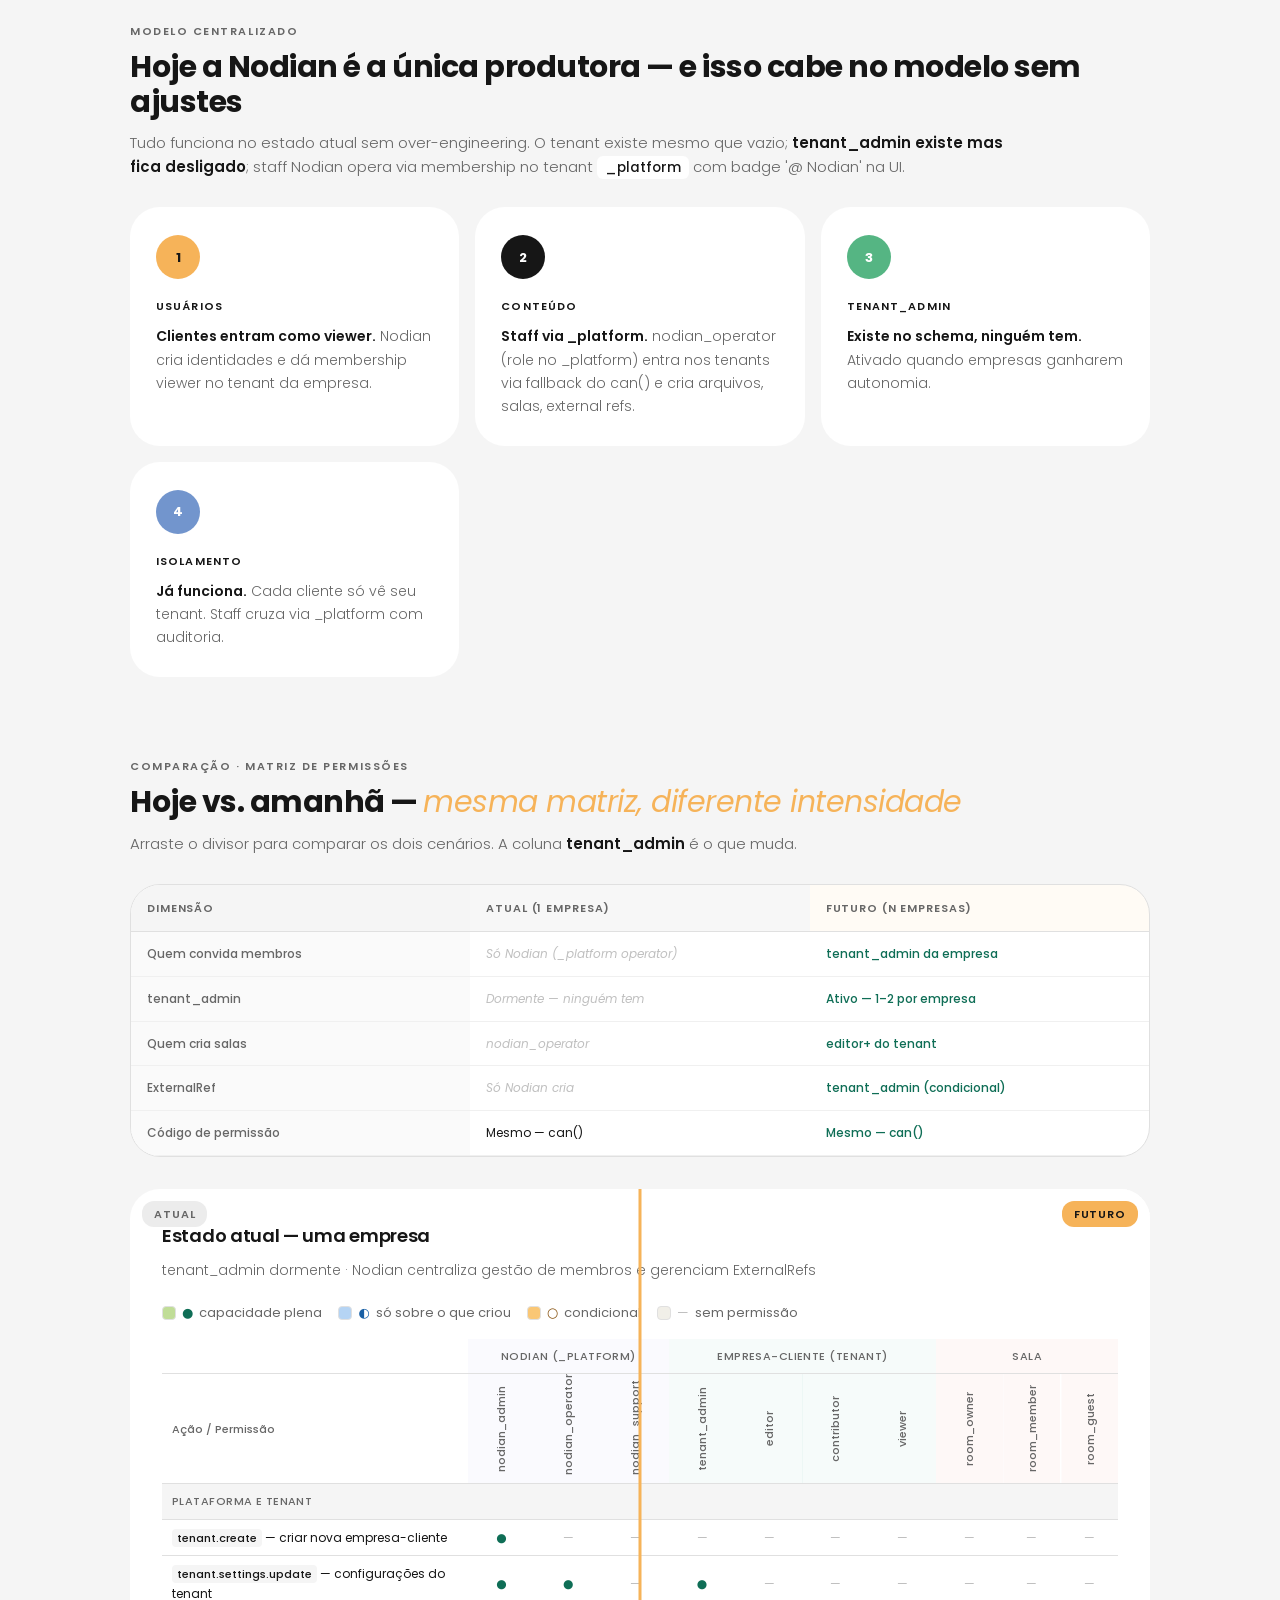
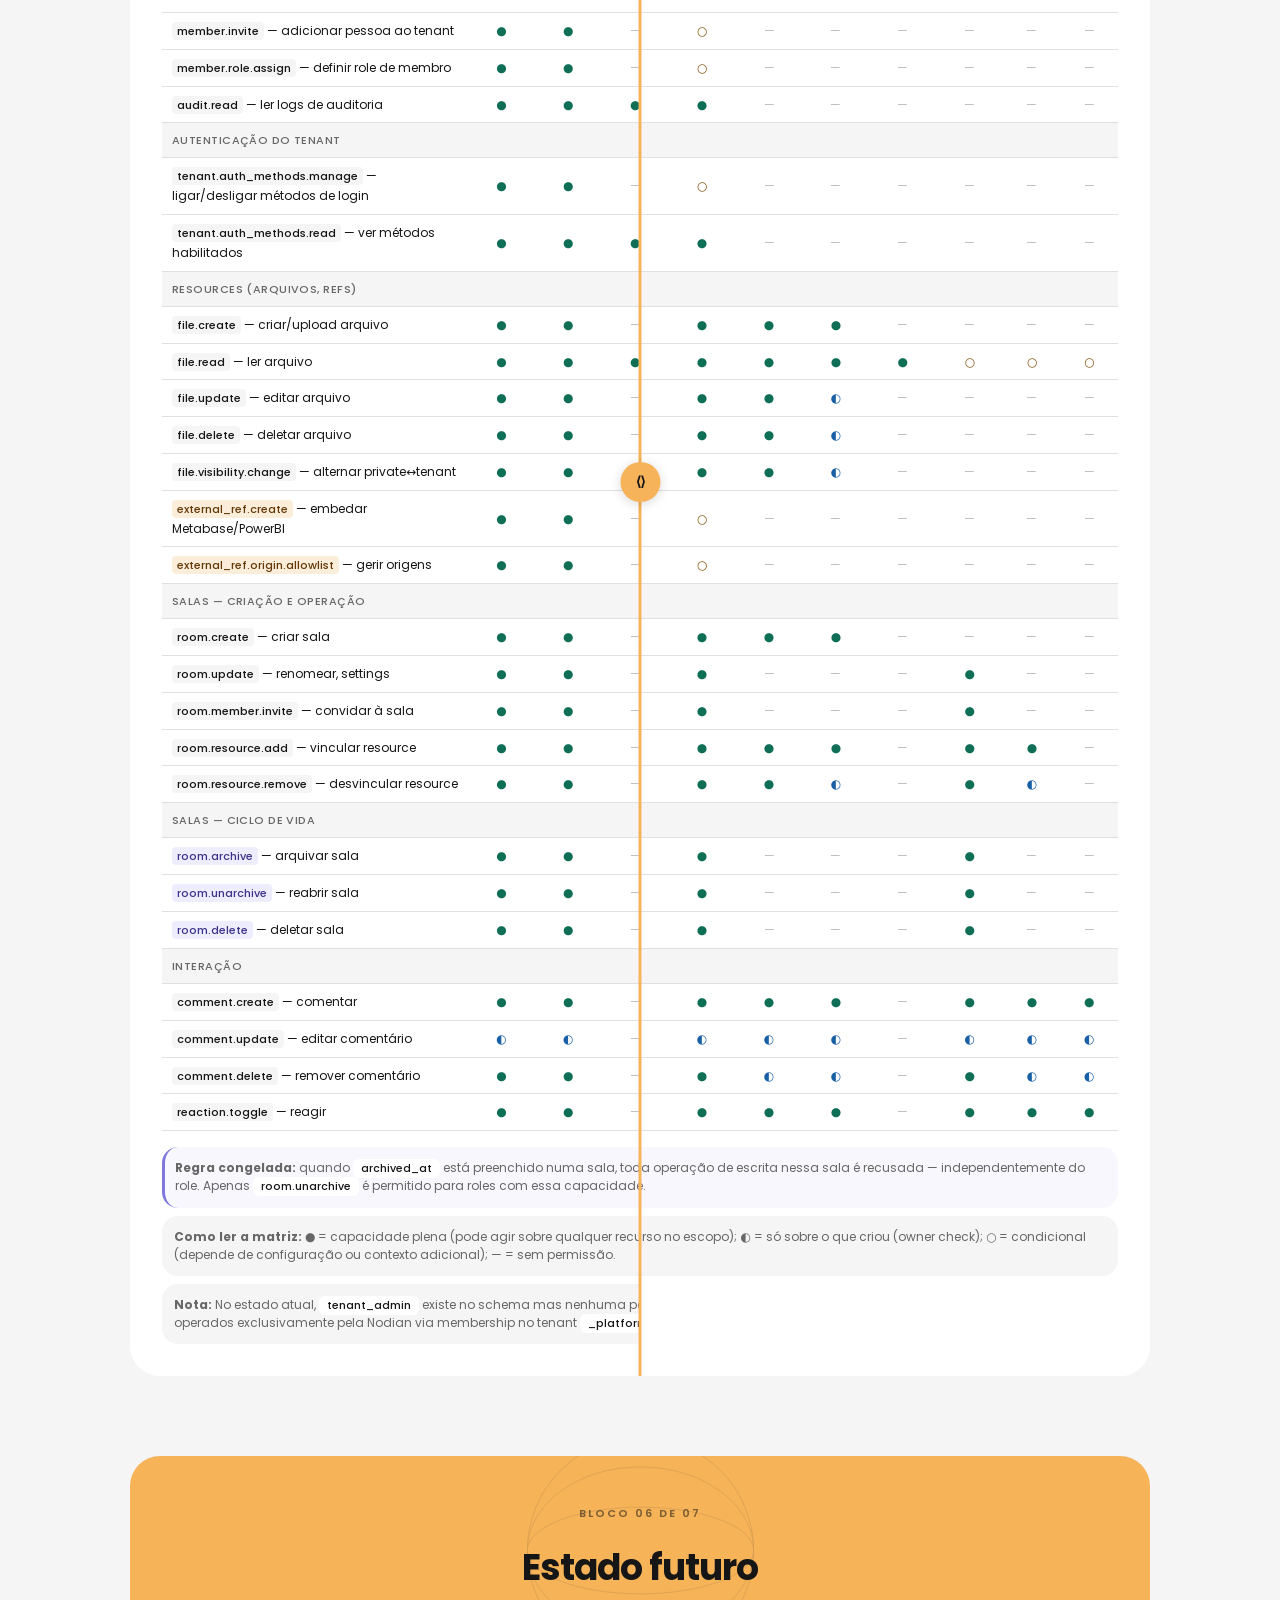
==== commit a9694856: "update: sync v2 page with v3 content for GitHub Pages" ====
--- a/roles-permissions-v2.html
+++ b/roles-permissions-v2.html
@@ -3,7 +3,7 @@
 <head>
 <meta charset="utf-8"/>
 <meta name="viewport" content="width=device-width, initial-scale=1"/>
-<title>Roles & Permissões — Nodian</title>
+<title>Roles & Permissões v3 — Nodian</title>
 <link rel="preconnect" href="https://fonts.googleapis.com"/>
 <link rel="preconnect" href="https://fonts.gstatic.com" crossorigin/>
 <link href="https://fonts.googleapis.com/css2?family=Poppins:ital,wght@0,300;0,400;0,500;0,600;0,700;0,900;1,400&display=swap" rel="stylesheet"/>
@@ -206,12 +206,12 @@
 <header class="hero">
   <div class="hero-content">
     <div class="hero-eyebrow">Arquitetura · Plataforma Nodian</div>
-    <h1 class="hero-title">Roles & permissões<br><em>do estado atual ao multi-tenant</em></h1>
-    <p class="hero-sub">Um modelo de autorização que funciona para uma empresa-cliente hoje, e escala para N empresas em 6 meses — sem reescrever a fundação.</p>
+    <h1 class="hero-title">Roles & permissões <em>v3</em><br><em>modelo revisado pelo backend</em></h1>
+    <p class="hero-sub">Permissões como entidade, roles por tenant, identidades multi-membership e tenant <code>_platform</code> como substituto do provider_access. Estrutura validada por backend sênior.</p>
     <div class="hero-meta">
-      <div class="meta-item"><div class="meta-item-lbl">Escopos</div><div class="meta-item-val">Nodian · Tenant · Sala</div></div>
-      <div class="meta-item"><div class="meta-item-lbl">Princípio</div><div class="meta-item-val">Isolamento por tenant</div></div>
-      <div class="meta-item"><div class="meta-item-lbl">Status</div><div class="meta-item-val">Pronto para discussão</div></div>
+      <div class="meta-item"><div class="meta-item-lbl">Entidades</div><div class="meta-item-val">Permission · Role · Identity · Membership · Tenant · Room</div></div>
+      <div class="meta-item"><div class="meta-item-lbl">Princípio</div><div class="meta-item-val">Roles por tenant · Mecanismo único</div></div>
+      <div class="meta-item"><div class="meta-item-lbl">Status</div><div class="meta-item-val">v3 — revisão estrutural</div></div>
     </div>
   </div>
 </header>
@@ -225,13 +225,13 @@
   <div class="index-grid">
     <div class="index-card">
       <div class="index-num">01</div>
-      <div class="index-name">Os três escopos</div>
-      <div class="index-desc">Nodian, Tenant e Sala como fronteiras independentes</div>
+      <div class="index-name">As seis entidades</div>
+      <div class="index-desc">Permission, Role, Identity, Membership, Tenant e Room</div>
     </div>
     <div class="index-card">
       <div class="index-num">02</div>
-      <div class="index-name">Os roles</div>
-      <div class="index-desc">Dez roles em três escopos e o que representam</div>
+      <div class="index-name">Roles por tenant</div>
+      <div class="index-desc">Cada tenant define seus roles e permissões associadas</div>
     </div>
     <div class="index-card">
       <div class="index-num">03</div>
@@ -240,76 +240,96 @@
     </div>
     <div class="index-card">
       <div class="index-num">04</div>
+      <div class="index-name">Convite & autenticação</div>
+      <div class="index-desc">Métodos de login por tenant e fluxo de convite</div>
+    </div>
+    <div class="index-card">
+      <div class="index-num">05</div>
       <div class="index-name">Estado atual</div>
       <div class="index-desc">Como opera com uma empresa</div>
     </div>
     <div class="index-card">
-      <div class="index-num">05</div>
+      <div class="index-num">06</div>
       <div class="index-name">Estado futuro</div>
       <div class="index-desc">Como escala para N empresas</div>
     </div>
     <div class="index-card">
-      <div class="index-num">06</div>
+      <div class="index-num">07</div>
       <div class="index-name">Decisões pendentes</div>
       <div class="index-desc">ExternalRef — três perguntas abertas</div>
     </div>
   </div>
 </section>
 
-<!-- ═══ BLOCK 01 — Os três escopos ═══ -->
+<!-- ═══ BLOCK 01 — As seis entidades ═══ -->
 <div class="block-divider">
-  <div class="block-divider-eyebrow">Bloco 01 de 06</div>
-  <div class="block-divider-title">Os três escopos</div>
+  <div class="block-divider-eyebrow">Bloco 01 de 07</div>
+  <div class="block-divider-title">As seis entidades</div>
 </div>
 
 <section class="block">
   <div class="block-eyebrow">Fundamentos</div>
-  <h2 class="block-title">Tenant, identidade e membership: três coisas que não devem virar uma só</h2>
-  <p class="block-lead">O erro mais comum em sistemas como este é colapsar conceitos que precisam viver separados. <strong>Tenant</strong> é a fronteira de dados; <strong>identidade</strong> é a pessoa; <strong>membership</strong> é a relação.</p>
+  <h2 class="block-title">Seis entidades, um mecanismo único de autorização</h2>
+  <p class="block-lead">O modelo v3 separa <strong>Permission</strong>, <strong>Role</strong>, <strong>Identity</strong>, <strong>Membership</strong>, <strong>Tenant</strong> e <strong>Room</strong> como entidades independentes. Roles são definidos por tenant. Permissões são registros reais no banco, não constantes hardcoded.</p>
   <div class="insight-grid">
+    <div class="insight lilac">
+      <div class="insight-dot">1</div>
+      <div class="insight-label">PERMISSION</div>
+      <div class="insight-text"><strong>Ação granular.</strong> Cada permissão é um registro no banco (ex: <code>file.create</code>, <code>room.archive</code>). Várias permissões pertencem a um Role. Relação N:1.</div>
+    </div>
+    <div class="insight coral">
+      <div class="insight-dot">2</div>
+      <div class="insight-label">ROLE</div>
+      <div class="insight-text"><strong>Coleção nomeada de permissões.</strong> Definido por tenant — cada tenant pode ter roles customizados. Não é mais um enum global fixo.</div>
+    </div>
+    <div class="insight black">
+      <div class="insight-dot">3</div>
+      <div class="insight-label">IDENTITY</div>
+      <div class="insight-text"><strong>Quem a pessoa é.</strong> Existe independentemente de qualquer tenant. Tem e-mail único. Pode ter <strong>múltiplas memberships</strong> em tenants diferentes (1:N).</div>
+    </div>
     <div class="insight amber">
-      <div class="insight-dot">1</div>
+      <div class="insight-dot">4</div>
+      <div class="insight-label">MEMBERSHIP</div>
+      <div class="insight-text"><strong>A relação.</strong> Liga Identity a um Tenant com um Role. Constraint: <code>UNIQUE(identity_id, tenant_id)</code> — uma pessoa por tenant, mas pode estar em N tenants.</div>
+    </div>
+    <div class="insight green">
+      <div class="insight-dot">5</div>
       <div class="insight-label">TENANT</div>
-      <div class="insight-text"><strong>A empresa-cliente.</strong> Fronteira de isolamento dos dados. Tudo que pertence à Empresa A vive dentro do tenant da Empresa A.</div>
-    </div>
-    <div class="insight black">
-      <div class="insight-dot">2</div>
-      <div class="insight-label">IDENTIDADE</div>
-      <div class="insight-text"><strong>Quem a pessoa é.</strong> Existe independentemente de qualquer tenant. Tem e-mail único, é a unidade da auditoria.</div>
-    </div>
-    <div class="insight coral">
-      <div class="insight-dot">3</div>
-      <div class="insight-label">MEMBERSHIP</div>
-      <div class="insight-text"><strong>A relação com role.</strong> Liga identidade a um tenant com um papel específico. <strong>Regra: identidades-cliente têm no máximo uma membership ativa.</strong> Apenas staff Nodian cruza tenants via provider_access.</div>
-    </div>
-  </div>
-</section>
-
-<!-- ER Diagram -->
+      <div class="insight-text"><strong>A empresa-cliente (ou <code>_platform</code>).</strong> Fronteira de isolamento dos dados. O tenant <code>_platform</code> é onde staff Nodian tem membership — substituindo o antigo provider_access.</div>
+    </div>
+    <div class="insight blue">
+      <div class="insight-dot">6</div>
+      <div class="insight-label">ROOM</div>
+      <div class="insight-text"><strong>Espaço colaborativo dentro do tenant.</strong> Relação 1:N com Tenant. Room soma acesso contextual, nunca promove poder acima do tenant.</div>
+    </div>
+  </div>
+</section>
+
+<!-- ER Diagram v3 -->
 <div class="diagram">
-  <div class="diagram-title">Modelo de entidades</div>
-  <div class="er-diagram">
-    <div class="er-entity">
-      <div class="er-entity-name">Identity</div>
-      <div class="er-entity-desc">Quem a pessoa é<br>e-mail único, imutável</div>
-    </div>
-    <div class="er-connector">
-      <div class="er-connector-label">1 : 1 🔒</div>
-      <div class="er-connector-line"></div>
-      <div class="er-connector-note">cliente: max 1 membership</div>
-    </div>
-    <div class="er-entity er-entity--highlight">
-      <div class="er-entity-name">Membership</div>
-      <div class="er-entity-desc">Relação + role<br>ativa ou desativada</div>
+  <div class="diagram-title">Modelo de entidades v3</div>
+  <div class="er-diagram" style="flex-wrap:wrap;justify-content:center;gap:8px;min-width:900px">
+    <div class="er-entity" style="border-color:#ab87bd;background:rgba(171,135,189,.06)">
+      <div class="er-entity-name">Permission</div>
+      <div class="er-entity-desc">Ação granular<br>ex: file.create, room.archive</div>
     </div>
     <div class="er-connector">
       <div class="er-connector-label">N : 1</div>
       <div class="er-connector-line"></div>
-      <div class="er-connector-note">vários membros por tenant</div>
-    </div>
-    <div class="er-entity">
+      <div class="er-connector-note">várias permissions por role</div>
+    </div>
+    <div class="er-entity er-entity--highlight">
+      <div class="er-entity-name">Role</div>
+      <div class="er-entity-desc">Coleção de permissões<br>definido por tenant</div>
+    </div>
+    <div class="er-connector">
+      <div class="er-connector-label">N : 1</div>
+      <div class="er-connector-line"></div>
+      <div class="er-connector-note">role pertence a um tenant</div>
+    </div>
+    <div class="er-entity" style="border-color:#55b583;background:rgba(85,181,131,.06)">
       <div class="er-entity-name">Tenant</div>
-      <div class="er-entity-desc">Empresa-cliente<br>fronteira de dados</div>
+      <div class="er-entity-desc">Empresa-cliente ou _platform<br>fronteira de dados</div>
     </div>
     <div class="er-connector">
       <div class="er-connector-label">1 : N</div>
@@ -321,54 +341,61 @@
       <div class="er-entity-desc">Espaço colaborativo<br>dentro do tenant</div>
     </div>
   </div>
-  <div style="text-align:center;margin-top:16px;font-size:12px;color:#676767;font-weight:300">
-    <span style="background:#fffbf2;border:1px solid #f6b359;border-radius:8px;padding:3px 10px;font-weight:500;font-size:11px;color:#8a5a00">Staff Nodian não tem membership — acessa tenants via provider_access (flag global na identidade)</span>
+  <!-- Second row: Identity → Membership → Role/Tenant -->
+  <div class="er-diagram" style="margin-top:24px;flex-wrap:wrap;justify-content:center;gap:8px;min-width:700px">
+    <div class="er-entity">
+      <div class="er-entity-name">Identity</div>
+      <div class="er-entity-desc">Quem a pessoa é<br>e-mail único</div>
+    </div>
+    <div class="er-connector">
+      <div class="er-connector-label">1 : N</div>
+      <div class="er-connector-line"></div>
+      <div class="er-connector-note">pode ter N memberships</div>
+    </div>
+    <div class="er-entity er-entity--highlight">
+      <div class="er-entity-name">Membership</div>
+      <div class="er-entity-desc">Identity + Tenant + Role<br>UNIQUE(identity_id, tenant_id)</div>
+    </div>
+    <div class="er-connector">
+      <div class="er-connector-label">N : 1</div>
+      <div class="er-connector-line"></div>
+      <div class="er-connector-note">membership referencia um role</div>
+    </div>
+    <div class="er-entity er-entity--highlight">
+      <div class="er-entity-name">Role</div>
+      <div class="er-entity-desc">(mesmo de cima)</div>
+    </div>
+  </div>
+  <div style="text-align:center;margin-top:20px;font-size:12px;color:#676767;font-weight:300">
+    <span style="background:#fffbf2;border:1px solid #f6b359;border-radius:8px;padding:3px 10px;font-weight:500;font-size:11px;color:#8a5a00">Staff Nodian = membership no tenant _platform com role nodian_admin/operator/support</span>
   </div>
 </div>
 
 <section class="block">
-  <div class="block-eyebrow">Camada Nodian</div>
-  <h2 class="block-title">Staff Nodian vive <em>acima</em> dos tenants — não dentro</h2>
-  <p class="block-lead">A Nodian não é uma empresa-cliente: vocês operam atravessando todos os tenants. Modelamos isso como uma <strong>marca na identidade</strong> — um atributo que concede provider_access cross-tenant com auditoria automática.</p>
-  <div class="insight-grid">
-    <div class="insight black">
-      <div class="insight-dot">1</div>
-      <div class="insight-label">DECISÃO ARQUITETURAL</div>
-      <div class="insight-text"><strong>Staff global, não super-tenant.</strong> A alternativa seria tratar Nodian como tenant especial. Staff global deixa a fronteira interno-vs-externo explícita no banco, na UI e na auditoria.</div>
-    </div>
-    <div class="insight amber">
-      <div class="insight-dot">2</div>
-      <div class="insight-label">CONSEQUÊNCIA</div>
-      <div class="insight-text"><strong>Identidade preservada, badge visível.</strong> Quando João da Nodian acessa o tenant da Empresa A, a identidade carrega '@ Nodian' na UI. O cliente sempre sabe quando alguém de fora tocou nos dados.</div>
-    </div>
-  </div>
-</section>
-
-<section class="block">
-  <div class="block-eyebrow">Espaço interno</div>
-  <h2 class="block-title">A Nodian também precisa de um <em>lugar seu</em> — e a resposta é simples</h2>
-  <p class="block-lead">Para dogfooding, docs internos e demos, a Nodian é tratada como <strong>um tenant normal</strong>. Staff ganha membership real no tenant <code>nodian-internal</code> além do provider_access que já tem.</p>
+  <div class="block-eyebrow">Tenant _platform</div>
+  <h2 class="block-title">Staff Nodian opera via <em>tenant _platform</em> — mecanismo único</h2>
+  <p class="block-lead">Na v2, staff usava <code>provider_access</code> (flag na Identity) para cruzar tenants. Na v3, isso foi eliminado. Staff Nodian tem <strong>membership no tenant <code>_platform</code></strong> com roles específicos. O <code>can()</code> faz fallback: se não encontra membership no tenant do recurso, checa membership no <code>_platform</code>.</p>
   <div class="insight-grid">
     <div class="insight amber">
       <div class="insight-dot">1</div>
-      <div class="insight-label">MODELO</div>
-      <div class="insight-text"><strong>Nodian como tenant.</strong> Mesmas regras, mesmas salas, mesmos roles. A diferença: identidades staff são as únicas que têm membership + provider_access simultâneos.</div>
+      <div class="insight-label">MECANISMO ÚNICO</div>
+      <div class="insight-text"><strong>Tudo é membership + role.</strong> Não existem dois caminhos de autorização. Staff e clientes usam o mesmo sistema — a diferença é em qual tenant têm membership.</div>
     </div>
     <div class="insight black">
       <div class="insight-dot">2</div>
-      <div class="insight-label">CONSTRAINT</div>
-      <div class="insight-text"><strong>Não viola single-tenant.</strong> A regra UNIQUE(identity_id) se aplica onde <code>provider_access = false</code>. Staff está fora desse filtro por definição.</div>
+      <div class="insight-label">CROSS-TENANT</div>
+      <div class="insight-text"><strong>Membership no _platform = acesso cross-tenant.</strong> O <code>can()</code> resolve: checa membership no tenant do recurso, e se não encontra, faz fallback para o _platform. Roles do _platform definem o nível de acesso.</div>
     </div>
     <div class="insight green">
       <div class="insight-dot">3</div>
-      <div class="insight-label">DOGFOODING</div>
-      <div class="insight-text"><strong>Vive a experiência real.</strong> Dentro do tenant Nodian, staff opera como tenant_admin/editor — sente as mesmas fricções e limites que os clientes sentem.</div>
-    </div>
-  </div>
-
-  <!-- Diagram: Nodian tenant alongside clients -->
+      <div class="insight-label">BADGE @ NODIAN</div>
+      <div class="insight-text"><strong>Mesma UX, mecanismo diferente.</strong> Em vez de checar <code>identity.provider_access</code>, checa <code>user tem membership no _platform?</code>. O badge continua aparecendo na UI.</div>
+    </div>
+  </div>
+
+  <!-- Diagram: _platform tenant alongside clients -->
   <div class="diagram">
-    <div class="diagram-title">Staff Nodian: dois acessos, um explícito por contexto</div>
+    <div class="diagram-title">Tenant _platform: staff Nodian no mesmo mecanismo</div>
     <div style="display:flex;align-items:center;justify-content:center;gap:12px;flex-wrap:wrap;padding:16px 0;min-width:600px">
       <div style="display:flex;flex-direction:column;align-items:center;gap:8px">
         <div style="background:#f5f5f5;border:1.5px solid #e0e0e0;border-radius:16px;padding:14px 18px;text-align:center">
@@ -383,42 +410,65 @@
         </div>
       </div>
       <div style="display:flex;flex-direction:column;align-items:center;gap:8px">
-        <div style="background:#fffbf2;border:1.5px solid #f6b359;border-radius:16px;padding:14px 18px;text-align:center">
-          <div style="font-size:13px;font-weight:600;color:#161616">Nodian</div>
-          <div style="font-size:10px;color:#8a5a00">tenant interno</div>
+        <div style="background:rgba(171,135,189,.1);border:1.5px solid rgba(171,135,189,.4);border-radius:16px;padding:14px 18px;text-align:center">
+          <div style="font-size:13px;font-weight:600;color:#161616">_platform</div>
+          <div style="font-size:10px;color:#7a5f8a">tenant de operação Nodian</div>
         </div>
       </div>
     </div>
     <div style="display:flex;justify-content:center;gap:32px;flex-wrap:wrap;margin-top:12px">
       <div style="background:rgba(171,135,189,.08);border:1px solid rgba(171,135,189,.25);border-radius:12px;padding:10px 16px;font-size:11px;color:#676767;text-align:center">
-        <strong style="color:#161616">provider_access</strong><br>cruza A, B, Nodian<br><span style="font-size:10px;color:#8a5a00">auditado · badge @ Nodian</span>
+        <strong style="color:#161616">membership no _platform</strong><br>roles: nodian_admin, operator, support<br><span style="font-size:10px;color:#7a5f8a">cross-tenant automático · auditado · badge @ Nodian</span>
       </div>
       <div style="background:rgba(85,181,131,.08);border:1px solid rgba(85,181,131,.25);border-radius:12px;padding:10px 16px;font-size:11px;color:#676767;text-align:center">
-        <strong style="color:#161616">membership</strong><br>só no tenant Nodian<br><span style="font-size:10px;color:#2d7a50">role real · editor, admin, etc.</span>
-      </div>
-    </div>
-  </div>
-</section>
-
-<section class="block">
-  <div class="block-eyebrow">Restrição de isolamento</div>
-  <h2 class="block-title">Usuário-cliente pertence a <em>um único tenant</em> — sem exceções</h2>
-  <p class="block-lead">A separação entre identidade e membership permite tecnicamente múltiplas memberships. Mas para usuários de empresa-cliente, <strong>essa porta fica trancada</strong>: cada identidade não-staff pode ter no máximo uma membership ativa.</p>
+        <strong style="color:#161616">membership em tenant cliente</strong><br>roles definidos pelo tenant<br><span style="font-size:10px;color:#2d7a50">editor, contributor, viewer, etc.</span>
+      </div>
+    </div>
+  </div>
+</section>
+
+<section class="block">
+  <div class="block-eyebrow">Dogfooding</div>
+  <h2 class="block-title">A Nodian também precisa de um <em>lugar seu</em> — e o _platform resolve</h2>
+  <p class="block-lead">Para dogfooding, docs internos e demos, o tenant <code>_platform</code> funciona como espaço interno. Staff tem membership real com roles reais — mesmas regras, mesmas salas, mesmos limites que qualquer tenant.</p>
+  <div class="insight-grid">
+    <div class="insight amber">
+      <div class="insight-dot">1</div>
+      <div class="insight-label">MODELO</div>
+      <div class="insight-text"><strong>_platform como tenant.</strong> Mesmas regras, mesmas salas, mesmos roles. Staff opera como editor, admin, etc. dentro do _platform — e tem acesso cross-tenant por consequência do role.</div>
+    </div>
+    <div class="insight black">
+      <div class="insight-dot">2</div>
+      <div class="insight-label">SIMPLICIDADE</div>
+      <div class="insight-text"><strong>Um mecanismo para tudo.</strong> Não existe mais provider_access como campo especial na Identity. Tudo passa por membership + role + permission.</div>
+    </div>
+  </div>
+</section>
+
+<section class="block">
+  <div class="block-eyebrow">Multi-membership</div>
+  <h2 class="block-title">Identidade pode pertencer a <em>múltiplos tenants</em> — com regras de negócio</h2>
+  <p class="block-lead">Na v2, cada identidade-cliente podia ter no máximo uma membership. Na v3, a constraint de banco é <code>UNIQUE(identity_id, tenant_id)</code> — uma pessoa não pode ter duas memberships <strong>no mesmo tenant</strong>, mas pode em tenants diferentes. A restrição single-tenant vira <strong>regra de negócio</strong>.</p>
   <div class="insight-grid">
     <div class="insight black">
       <div class="insight-dot">1</div>
       <div class="insight-label">A REGRA</div>
-      <div class="insight-text"><strong>Single-tenant por identidade-cliente.</strong> Se João é editor na Empresa A, ele não pode ter qualquer role na Empresa B. O sistema recusa o convite.</div>
+      <div class="insight-text"><strong>Single-tenant por padrão.</strong> Para a maioria dos usuários, o sistema limita a uma membership ativa. Mas a porta não está trancada no banco — a validação é na aplicação.</div>
     </div>
     <div class="insight amber">
       <div class="insight-dot">2</div>
-      <div class="insight-label">IMPLEMENTAÇÃO</div>
-      <div class="insight-text"><strong>Constraint no banco + validação no invite.</strong> UNIQUE(identity_id) na tabela de memberships para identidades sem flag staff. member.invite valida antes de criar.</div>
+      <div class="insight-label">CONSULTORES</div>
+      <div class="insight-text"><strong>Multi-tenant quando faz sentido.</strong> Consultores que atuam em duas empresas podem ter memberships em ambas — com roles diferentes em cada uma (ex: editor na Empresa A, viewer na Empresa B).</div>
+    </div>
+    <div class="insight green">
+      <div class="insight-dot">3</div>
+      <div class="insight-label">UX FLAT</div>
+      <div class="insight-text"><strong>Sem tenant selector.</strong> O usuário entra e vê todas as salas que tem acesso, de todos os tenants. O sistema agrupa internamente por tenant, mas a experiência é flat.</div>
     </div>
     <div class="insight coral">
-      <div class="insight-dot">3</div>
+      <div class="insight-dot">4</div>
       <div class="insight-label">TRANSFERÊNCIA</div>
-      <div class="insight-text"><strong>Desativa, não deleta.</strong> Se uma pessoa muda de empresa, membership antiga é desativada (preserva auditoria) e nova é criada no tenant destino.</div>
+      <div class="insight-text"><strong>Desativa, não deleta.</strong> Se uma pessoa sai de uma empresa, membership antiga é desativada (preserva auditoria) e nova pode ser criada no tenant destino.</div>
     </div>
   </div>
 </section>
@@ -428,7 +478,7 @@
   <div class="diagram-title">Hierarquia de escopos — Room nunca eleva acima do Tenant</div>
   <div class="scope-nest">
     <div class="scope-box scope-box--platform">
-      <span class="scope-label scope-label--platform">Plataforma</span>
+      <span class="scope-label scope-label--platform">_platform</span>
       <div class="scope-box scope-box--tenant">
         <span class="scope-label scope-label--tenant">Tenant</span>
         <div class="scope-box scope-box--room">
@@ -443,39 +493,39 @@
   </div>
 </div>
 
-<!-- ═══ BLOCK 02 — Os roles ═══ -->
+<!-- ═══ BLOCK 02 — Roles por tenant ═══ -->
 <div class="block-divider">
-  <div class="block-divider-eyebrow">Bloco 02 de 06</div>
-  <div class="block-divider-title">Os roles</div>
+  <div class="block-divider-eyebrow">Bloco 02 de 07</div>
+  <div class="block-divider-title">Roles por tenant</div>
 </div>
 
 <section class="block">
-  <div class="block-eyebrow">Escopo Nodian</div>
-  <h2 class="block-title">Três níveis de staff — com propósitos distintos</h2>
-  <p class="block-lead">A divisão permite responder '<strong>quem da Nodian tocou nos dados?</strong>' separadamente de 'quem só consultou para investigar um problema?'.</p>
+  <div class="block-eyebrow">Tenant _platform</div>
+  <h2 class="block-title">Três roles de operação — no tenant <em>_platform</em></h2>
+  <p class="block-lead">Os roles de staff Nodian não são mais "globais" — são roles do tenant <code>_platform</code>. Cada um com permissões específicas registradas na tabela Permission. O <code>can()</code> faz fallback para o _platform quando não encontra membership no tenant do recurso.</p>
   <div class="insight-grid">
     <div class="insight black">
       <div class="insight-dot">1</div>
       <div class="insight-label">NODIAN_ADMIN</div>
-      <div class="insight-text"><strong>Opera a plataforma.</strong> Cria tenants, configura billing, gerencia integrações globais. Role mais raro.</div>
+      <div class="insight-text"><strong>Opera a plataforma.</strong> Cria tenants, configura billing, gerencia integrações globais. Role do _platform com permissões máximas. Role mais raro.</div>
     </div>
     <div class="insight amber">
       <div class="insight-dot">2</div>
       <div class="insight-label">NODIAN_OPERATOR</div>
-      <div class="insight-text"><strong>O dia-a-dia.</strong> Trabalha dentro dos tenants criando conteúdo, convidando membros, contribuindo. Quem 'permeia' as empresas.</div>
+      <div class="insight-text"><strong>O dia-a-dia.</strong> Trabalha dentro dos tenants criando conteúdo, convidando membros, contribuindo. Cross-tenant automático via fallback do _platform.</div>
     </div>
     <div class="insight blue">
       <div class="insight-dot">3</div>
       <div class="insight-label">NODIAN_SUPPORT</div>
-      <div class="insight-text"><strong>Read-only nos tenants.</strong> Investiga problemas, audita logs, consulta dados — sem risco de alteração.</div>
-    </div>
-  </div>
-</section>
-
-<section class="block">
-  <div class="block-eyebrow">Escopo Tenant</div>
-  <h2 class="block-title">Quatro roles na empresa-cliente — do administrador ao leitor</h2>
-  <p class="block-lead">Definir os quatro agora custa quase nada e nos poupa migração depois. O <strong>tenant_admin fica dormente</strong> até as empresas ganharem autonomia.</p>
+      <div class="insight-text"><strong>Read-only nos tenants.</strong> Investiga problemas, audita logs, consulta dados — sem risco de alteração. Permissões de leitura apenas.</div>
+    </div>
+  </div>
+</section>
+
+<section class="block">
+  <div class="block-eyebrow">Tenants-cliente</div>
+  <h2 class="block-title">Quatro roles padrão — customizáveis por tenant</h2>
+  <p class="block-lead">Cada tenant pode ter seus próprios roles com permissões customizadas. Os quatro abaixo são o <strong>template padrão</strong> criado quando um tenant é provisionado. O tenant_admin pode, no futuro, criar roles adicionais ou ajustar permissões.</p>
   <div class="insight-grid">
     <div class="insight amber">
       <div class="insight-dot">1</div>
@@ -525,14 +575,14 @@
 
 <!-- ═══ BLOCK 03 — A matriz ═══ -->
 <div class="block-divider">
-  <div class="block-divider-eyebrow">Bloco 03 de 06</div>
+  <div class="block-divider-eyebrow">Bloco 03 de 07</div>
   <div class="block-divider-title">A matriz de permissões</div>
 </div>
 
 <section class="block">
   <div class="block-eyebrow">Princípio da matriz</div>
   <h2 class="block-title">O código checa <em>permissões</em>, nunca roles diretamente</h2>
-  <p class="block-lead">Roles são coleções nomeadas de permissões. Isso permite adicionar um role novo amanhã sem caçar <strong>if role == 'editor'</strong> espalhado pelo código. A função <strong>can(user, action, resource)</strong> é o único ponto de decisão. Sala arquivada bloqueia toda escrita. tenant_role + room_role = permissão efetiva — Room nunca eleva acima do tenant.</p>
+  <p class="block-lead">Roles são coleções nomeadas de permissões, definidas por tenant. Isso permite adicionar um role novo amanhã sem caçar <strong>if role == 'editor'</strong> espalhado pelo código. A função <strong>can(user, action, resource)</strong> é o único ponto de decisão. Para staff, o <code>can()</code> faz fallback para membership no tenant <code>_platform</code>. Sala arquivada bloqueia toda escrita.</p>
 
   <!-- Flowchart can() -->
   <div class="diagram" style="margin-top:28px">
@@ -608,16 +658,213 @@
   </div>
 </section>
 
-<!-- ═══ BLOCK 04 — Estado atual ═══ -->
+<!-- ═══ BLOCK 04 — Convite & Autenticação ═══ -->
 <div class="block-divider">
-  <div class="block-divider-eyebrow">Bloco 04 de 06</div>
+  <div class="block-divider-eyebrow">Bloco 04 de 07</div>
+  <div class="block-divider-title">Convite & autenticação por tenant</div>
+</div>
+
+<section class="block">
+  <div class="block-eyebrow">Identidade</div>
+  <h2 class="block-title">Como uma pessoa <em>entra</em> na plataforma — e por que isso depende do tenant</h2>
+  <p class="block-lead">Cada tenant pode ter métodos de login diferentes. Um hospital usa Microsoft SSO; uma consultoria prefere magic link. O convite precisa saber <strong>quais portas estão abertas</strong> antes de mandar o e-mail.</p>
+  <div class="insight-grid">
+    <div class="insight amber">
+      <div class="insight-dot">1</div>
+      <div class="insight-label">MICROSOFT SSO</div>
+      <div class="insight-text"><strong>Login federado via Entra ID.</strong> Ideal para empresas que já centralizam identidade na Microsoft. O usuário nunca cria senha na Nodian.</div>
+    </div>
+    <div class="insight black">
+      <div class="insight-dot">2</div>
+      <div class="insight-label">E-MAIL + SENHA</div>
+      <div class="insight-text"><strong>Credencial local clássica.</strong> O convidado cria uma senha na Nodian. Exige política de complexidade e rotação futura.</div>
+    </div>
+    <div class="insight coral">
+      <div class="insight-dot">3</div>
+      <div class="insight-label">E-MAIL + CÓDIGO</div>
+      <div class="insight-text"><strong>OTP enviado ao e-mail.</strong> Cada login gera um código de uso único. Sem senha para gerenciar, mas exige acesso ao e-mail a cada sessão.</div>
+    </div>
+    <div class="insight blue">
+      <div class="insight-dot">4</div>
+      <div class="insight-label">MAGIC LINK</div>
+      <div class="insight-text"><strong>Link de acesso único por e-mail.</strong> Um clique autentica. Experiência mais fluida, mas depende da segurança do e-mail do usuário.</div>
+    </div>
+  </div>
+</section>
+
+<section class="block">
+  <div class="block-eyebrow">Configuração</div>
+  <h2 class="block-title">Métodos de login são <em>feature flags</em> no tenant — ligados ou desligados</h2>
+  <p class="block-lead">Cada tenant carrega uma lista de <strong>auth_methods habilitados</strong>. Novos métodos podem ser adicionados no futuro sem alterar o modelo — basta registrar um novo tipo e ligá-lo nos tenants desejados.</p>
+
+  <!-- ER Diagram: Tenant → auth methods -->
+  <div class="diagram">
+    <div class="diagram-title">Modelo — métodos de autenticação por tenant</div>
+    <div class="er-diagram">
+      <div class="er-entity er-entity--highlight">
+        <div class="er-entity-name">Tenant</div>
+        <div class="er-entity-desc">empresa-cliente<br>fronteira de dados</div>
+      </div>
+      <div class="er-connector">
+        <div class="er-connector-label">1 : N</div>
+        <div class="er-connector-line"></div>
+        <div class="er-connector-note">tenant habilita N métodos</div>
+      </div>
+      <div class="er-entity">
+        <div class="er-entity-name">TenantAuthMethod</div>
+        <div class="er-entity-desc">tipo + enabled + config<br>ex: {type: "microsoft_sso", enabled: true}</div>
+      </div>
+      <div class="er-connector">
+        <div class="er-connector-label">N : 1</div>
+        <div class="er-connector-line"></div>
+        <div class="er-connector-note">referencia tipo global</div>
+      </div>
+      <div class="er-entity">
+        <div class="er-entity-name">AuthMethodType</div>
+        <div class="er-entity-desc">catálogo de métodos<br>microsoft_sso · email_password<br>email_code · magic_link · ...</div>
+      </div>
+    </div>
+    <div style="text-align:center;margin-top:16px;font-size:12px;color:#676767;font-weight:300">
+      <span style="background:#fffbf2;border:1px solid #f6b359;border-radius:8px;padding:3px 10px;font-weight:500;font-size:11px;color:#8a5a00">Novos métodos entram no catálogo sem migração — basta criar TenantAuthMethod</span>
+    </div>
+  </div>
+
+  <div class="insight-grid">
+    <div class="insight green">
+      <div class="insight-dot">1</div>
+      <div class="insight-label">EXTENSÍVEL</div>
+      <div class="insight-text"><strong>Catálogo aberto.</strong> SAML, Google SSO, passkeys — qualquer futuro método é uma nova linha no catálogo, sem alterar schema existente.</div>
+    </div>
+    <div class="insight black">
+      <div class="insight-dot">2</div>
+      <div class="insight-label">MÍNIMO UM ATIVO</div>
+      <div class="insight-text"><strong>Constraint de sanidade.</strong> Tenant precisa ter pelo menos um auth_method enabled. Sem isso, ninguém consegue entrar.</div>
+    </div>
+    <div class="insight amber">
+      <div class="insight-dot">3</div>
+      <div class="insight-label">QUEM CONFIGURA</div>
+      <div class="insight-text"><strong>Hoje: nodian_admin / nodian_operator.</strong> Futuro: tenant_admin poderá ligar/desligar métodos dentro do que Nodian disponibilizar para seu plano.</div>
+    </div>
+  </div>
+</section>
+
+<section class="block">
+  <div class="block-eyebrow">Fluxo de convite</div>
+  <h2 class="block-title">O caminho do convite — de <em>member.invite</em> até o primeiro login</h2>
+  <p class="block-lead">O convite por e-mail é o início da jornada. Mas o que o convidado vê ao clicar no link <strong>depende dos métodos habilitados no tenant</strong>.</p>
+
+  <!-- Flowchart: Invite flow -->
+  <div class="diagram">
+    <div class="diagram-title">Fluxo de convite — member.invite até autenticação</div>
+    <div class="flowchart">
+      <div class="fc-node fc-node--start"><span class="fc-code">member.invite(email, tenant, role)</span></div>
+      <div class="fc-arrow"></div>
+      <div class="fc-node fc-node--decision">Identidade já existe?</div>
+      <div class="fc-arrow"></div>
+      <div class="fc-branch">
+        <div class="fc-branch-arm">
+          <div class="fc-branch-label">SIM</div>
+          <div class="fc-node fc-node--decision">Já tem membership neste tenant?</div>
+          <div class="fc-arrow"></div>
+          <div class="fc-branch">
+            <div class="fc-branch-arm">
+              <div class="fc-branch-label">SIM</div>
+              <div class="fc-node fc-node--deny">REJEITA — UNIQUE(identity, tenant)</div>
+            </div>
+            <div class="fc-branch-arm">
+              <div class="fc-branch-label">NÃO</div>
+              <div class="fc-node fc-node--process">Cria membership (status: <strong>pending</strong>)</div>
+              <div class="fc-arrow"></div>
+              <div class="fc-node fc-node--process">Envia e-mail de convite</div>
+            </div>
+          </div>
+        </div>
+        <div class="fc-branch-arm">
+          <div class="fc-branch-label">NÃO</div>
+          <div class="fc-node fc-node--process">Cria identidade + membership (<strong>pending</strong>)</div>
+          <div class="fc-arrow"></div>
+          <div class="fc-node fc-node--process">Envia e-mail de convite</div>
+        </div>
+      </div>
+    </div>
+  </div>
+
+  <div class="diagram">
+    <div class="diagram-title">O que acontece quando o convidado clica no link</div>
+    <div class="flowchart">
+      <div class="fc-node fc-node--start">Convidado clica no link do e-mail</div>
+      <div class="fc-arrow"></div>
+      <div class="fc-node fc-node--process">Sistema resolve o <strong>tenant</strong> a partir do token do convite</div>
+      <div class="fc-arrow"></div>
+      <div class="fc-node fc-node--process">Busca <strong>auth_methods habilitados</strong> no tenant</div>
+      <div class="fc-arrow"></div>
+      <div class="fc-node fc-node--decision">Quantos métodos ativos?</div>
+      <div class="fc-arrow"></div>
+      <div class="fc-branch">
+        <div class="fc-branch-arm">
+          <div class="fc-branch-label">UM</div>
+          <div class="fc-node fc-node--process">Redireciona direto para o fluxo daquele método</div>
+        </div>
+        <div class="fc-branch-arm">
+          <div class="fc-branch-label">VÁRIOS</div>
+          <div class="fc-node fc-node--process">Mostra tela de escolha:<br>"Como deseja entrar?"</div>
+        </div>
+      </div>
+      <div class="fc-arrow"></div>
+      <div class="fc-node fc-node--process">Usuário completa autenticação pelo método escolhido</div>
+      <div class="fc-arrow"></div>
+      <div class="fc-node fc-node--allow">Membership ativada → acesso ao tenant</div>
+    </div>
+  </div>
+</section>
+
+<section class="block">
+  <div class="block-eyebrow">Regras e cuidados</div>
+  <h2 class="block-title">O que o fluxo de convite <em>precisa garantir</em></h2>
+  <div class="insight-grid">
+    <div class="insight black">
+      <div class="insight-dot">1</div>
+      <div class="insight-label">TOKEN COM ESCOPO</div>
+      <div class="insight-text"><strong>O link de convite carrega tenant + identity + role.</strong> Validade curta (ex: 72h). Expirou? Precisa reenviar. Token nunca expõe dados do tenant no URL — só um ID opaco.</div>
+    </div>
+    <div class="insight amber">
+      <div class="insight-dot">2</div>
+      <div class="insight-label">MEMBERSHIP PENDING</div>
+      <div class="insight-text"><strong>Convite aceito ≠ membership imediata.</strong> A membership nasce como <code>pending</code> e só vira <code>active</code> após o convidado completar a autenticação. Isso evita membros-fantasma.</div>
+    </div>
+    <div class="insight coral">
+      <div class="insight-dot">3</div>
+      <div class="insight-label">MÉTODO DESABILITADO</div>
+      <div class="insight-text"><strong>Se o tenant desabilitar um método após o convite</strong>, o convidado ainda consegue aceitar — desde que reste pelo menos um método ativo. O link resolve métodos no momento do clique, não no momento do envio.</div>
+    </div>
+    <div class="insight green">
+      <div class="insight-dot">4</div>
+      <div class="insight-label">REENVIO SEGURO</div>
+      <div class="insight-text"><strong>Reenviar convite invalida o token anterior.</strong> Apenas o último token é válido. Evita que links antigos circulem.</div>
+    </div>
+    <div class="insight blue">
+      <div class="insight-dot">5</div>
+      <div class="insight-label">AUDITORIA</div>
+      <div class="insight-text"><strong>Tudo logado.</strong> Quem convidou, quando, qual método foi usado para aceitar, IP, user-agent. O audit trail do convite é tão importante quanto o do acesso.</div>
+    </div>
+    <div class="insight lilac">
+      <div class="insight-dot">6</div>
+      <div class="insight-label">SSO MANDATÓRIO</div>
+      <div class="insight-text"><strong>Tenant pode forçar SSO exclusivo.</strong> Se Microsoft SSO é o único método ativo, não há escolha — o convidado é redirecionado direto para o fluxo Microsoft. Isso atende requisitos de compliance corporativo.</div>
+    </div>
+  </div>
+</section>
+
+<!-- ═══ BLOCK 05 — Estado atual ═══ -->
+<div class="block-divider">
+  <div class="block-divider-eyebrow">Bloco 05 de 07</div>
   <div class="block-divider-title">Estado atual</div>
 </div>
 
 <section class="block">
   <div class="block-eyebrow">Modelo centralizado</div>
   <h2 class="block-title">Hoje a Nodian é a única produtora — e isso cabe no modelo sem ajustes</h2>
-  <p class="block-lead">Tudo funciona no estado atual sem over-engineering. O tenant existe mesmo que vazio; <strong>tenant_admin existe mas fica desligado</strong>; staff Nodian aparece como '@ Nodian' na UI.</p>
+  <p class="block-lead">Tudo funciona no estado atual sem over-engineering. O tenant existe mesmo que vazio; <strong>tenant_admin existe mas fica desligado</strong>; staff Nodian opera via membership no tenant <code>_platform</code> com badge '@ Nodian' na UI.</p>
   <div class="insight-grid">
     <div class="insight amber">
       <div class="insight-dot">1</div>
@@ -627,7 +874,7 @@
     <div class="insight black">
       <div class="insight-dot">2</div>
       <div class="insight-label">CONTEÚDO</div>
-      <div class="insight-text"><strong>Staff Nodian como operator.</strong> nodian_operator entra nos tenants e cria arquivos, salas, external refs.</div>
+      <div class="insight-text"><strong>Staff via _platform.</strong> nodian_operator (role no _platform) entra nos tenants via fallback do can() e cria arquivos, salas, external refs.</div>
     </div>
     <div class="insight green">
       <div class="insight-dot">3</div>
@@ -637,7 +884,7 @@
     <div class="insight blue">
       <div class="insight-dot">4</div>
       <div class="insight-label">ISOLAMENTO</div>
-      <div class="insight-text"><strong>Já funciona.</strong> Cada cliente só vê seu tenant. Staff cruza com auditoria.</div>
+      <div class="insight-text"><strong>Já funciona.</strong> Cada cliente só vê seu tenant. Staff cruza via _platform com auditoria.</div>
     </div>
   </div>
 </section>
@@ -654,7 +901,7 @@
     <div class="diff-summary-header">Atual (1 empresa)</div>
     <div class="diff-summary-header">Futuro (N empresas)</div>
     <div class="diff-cell">Quem convida membros</div>
-    <div class="diff-cell diff-cell--dormant">Só Nodian (operator)</div>
+    <div class="diff-cell diff-cell--dormant">Só Nodian (_platform operator)</div>
     <div class="diff-cell">tenant_admin da empresa</div>
     <div class="diff-cell">tenant_admin</div>
     <div class="diff-cell diff-cell--dormant">Dormente — ninguém tem</div>
@@ -695,7 +942,7 @@
         <thead>
           <tr>
             <td></td>
-            <td colspan="3" class="col-group-head col-nodian">Nodian (staff global)</td>
+            <td colspan="3" class="col-group-head col-nodian">Nodian (_platform)</td>
             <td colspan="4" class="col-group-head col-tenant">Empresa-cliente (tenant)</td>
             <td colspan="3" class="col-group-head col-room">Sala</td>
           </tr>
@@ -737,10 +984,23 @@
             <td class="action"><code>member.role.assign</code> — definir role de membro</td>
             <td class="cell-full">●</td><td class="cell-full">●</td><td class="cell-no">—</td>
             <td class="cell-no dormant">—</td><td class="cell-no">—</td><td class="cell-no">—</td><td class="cell-no">—</td>
-            <td class="cell-no">—</td><td class="cell-no">—</td><td class="cell-no">—</td>
-          </tr>
+             <td class="cell-no">—</td><td class="cell-no">—</td><td class="cell-no">—</td>
+           </tr>
           <tr>
             <td class="action"><code>audit.read</code> — ler logs de auditoria</td>
+            <td class="cell-full">●</td><td class="cell-full">●</td><td class="cell-full">●</td>
+            <td class="cell-no dormant">—</td><td class="cell-no">—</td><td class="cell-no">—</td><td class="cell-no">—</td>
+            <td class="cell-no">—</td><td class="cell-no">—</td><td class="cell-no">—</td>
+          </tr>
+          <tr class="section-row"><td colspan="11">Autenticação do tenant</td></tr>
+          <tr>
+            <td class="action"><code>tenant.auth_methods.manage</code> — ligar/desligar métodos de login</td>
+            <td class="cell-full">●</td><td class="cell-full">●</td><td class="cell-no">—</td>
+            <td class="cell-no dormant">—</td><td class="cell-no">—</td><td class="cell-no">—</td><td class="cell-no">—</td>
+            <td class="cell-no">—</td><td class="cell-no">—</td><td class="cell-no">—</td>
+          </tr>
+          <tr>
+            <td class="action"><code>tenant.auth_methods.read</code> — ver métodos habilitados</td>
             <td class="cell-full">●</td><td class="cell-full">●</td><td class="cell-full">●</td>
             <td class="cell-no dormant">—</td><td class="cell-no">—</td><td class="cell-no">—</td><td class="cell-no">—</td>
             <td class="cell-no">—</td><td class="cell-no">—</td><td class="cell-no">—</td>
@@ -868,7 +1128,7 @@
 
       <div class="matrix-note frozen-rule"><strong>Regra congelada:</strong> quando <code>archived_at</code> está preenchido numa sala, toda operação de escrita nessa sala é recusada — independentemente do role. Apenas <code>room.unarchive</code> é permitido para roles com essa capacidade.</div>
       <div class="matrix-note"><strong>Como ler a matriz:</strong> ● = capacidade plena (pode agir sobre qualquer recurso no escopo); ◐ = só sobre o que criou (owner check); ○ = condicional (depende de configuração ou contexto adicional); — = sem permissão.</div>
-      <div class="matrix-note"><strong>Nota:</strong> No estado atual, <code>tenant_admin</code> existe no schema mas nenhuma pessoa tem esse role atribuído. <code>member.invite</code> e <code>member.role.assign</code> são operados exclusivamente pela Nodian.</div>
+      <div class="matrix-note"><strong>Nota:</strong> No estado atual, <code>tenant_admin</code> existe no schema mas nenhuma pessoa tem esse role atribuído. <code>member.invite</code> e <code>member.role.assign</code> são operados exclusivamente pela Nodian via membership no tenant <code>_platform</code>.</div>
     </div><!-- /compare-layer (before) -->
 
     <!-- AFTER layer (estado futuro) — overlaid -->
@@ -893,7 +1153,7 @@
         <thead>
           <tr>
             <td></td>
-            <td colspan="3" class="col-group-head col-nodian">Nodian (staff global)</td>
+            <td colspan="3" class="col-group-head col-nodian">Nodian (_platform)</td>
             <td colspan="4" class="col-group-head col-tenant">Empresa-cliente (tenant)</td>
             <td colspan="3" class="col-group-head col-room">Sala</td>
           </tr>
@@ -943,6 +1203,19 @@
             <td class="cell-full">●</td><td class="cell-no">—</td><td class="cell-no">—</td><td class="cell-no">—</td>
             <td class="cell-no">—</td><td class="cell-no">—</td><td class="cell-no">—</td>
           </tr>
+          <tr class="section-row"><td colspan="11">Autenticação do tenant</td></tr>
+          <tr>
+            <td class="action"><code>tenant.auth_methods.manage</code> — ligar/desligar métodos de login</td>
+            <td class="cell-full">●</td><td class="cell-full">●</td><td class="cell-no">—</td>
+            <td class="cell-cond">○</td><td class="cell-no">—</td><td class="cell-no">—</td><td class="cell-no">—</td>
+            <td class="cell-no">—</td><td class="cell-no">—</td><td class="cell-no">—</td>
+          </tr>
+          <tr>
+            <td class="action"><code>tenant.auth_methods.read</code> — ver métodos habilitados</td>
+            <td class="cell-full">●</td><td class="cell-full">●</td><td class="cell-full">●</td>
+            <td class="cell-full">●</td><td class="cell-no">—</td><td class="cell-no">—</td><td class="cell-no">—</td>
+            <td class="cell-no">—</td><td class="cell-no">—</td><td class="cell-no">—</td>
+          </tr>
           <tr class="section-row"><td colspan="11">Resources (arquivos, refs)</td></tr>
           <tr>
             <td class="action"><code>file.create</code> — criar/upload arquivo</td>
@@ -1076,7 +1349,7 @@
 
 <!-- ═══ BLOCK 05 — Estado futuro ═══ -->
 <div class="block-divider">
-  <div class="block-divider-eyebrow">Bloco 05 de 06</div>
+  <div class="block-divider-eyebrow">Bloco 06 de 07</div>
   <div class="block-divider-title">Estado futuro</div>
 </div>
 
@@ -1102,8 +1375,8 @@
     </div>
     <div class="insight coral">
       <div class="insight-dot">4</div>
-      <div class="insight-label">SINGLE-TENANT</div>
-      <div class="insight-text"><strong>Regra preservada.</strong> Mesmo com autonomia, identidade-cliente continua restrita a um único tenant.</div>
+      <div class="insight-label">MULTI-MEMBERSHIP</div>
+      <div class="insight-text"><strong>Consultores suportados.</strong> Identidades podem ter memberships em múltiplos tenants. Single-tenant é regra de negócio, não constraint de banco.</div>
     </div>
   </div>
 </section>
@@ -1121,7 +1394,7 @@
     <div class="insight black">
       <div class="insight-dot">2</div>
       <div class="insight-label">BANCO</div>
-      <div class="insight-text"><strong>Row-Level Security no Postgres.</strong> Policies recusam servir linha de outro tenant. Staff Nodian tem bypass auditado.</div>
+      <div class="insight-text"><strong>Row-Level Security no Postgres.</strong> Policies recusam servir linha de outro tenant. Staff com membership no _platform tem bypass auditado.</div>
     </div>
     <div class="insight coral">
       <div class="insight-dot">3</div>
@@ -1133,7 +1406,7 @@
 
 <!-- ═══ BLOCK 06 — Decisões pendentes ═══ -->
 <div class="block-divider">
-  <div class="block-divider-eyebrow">Bloco 06 de 06</div>
+  <div class="block-divider-eyebrow">Bloco 07 de 07</div>
   <div class="block-divider-title">Decisões pendentes</div>
 </div>
 
@@ -1198,19 +1471,23 @@
 
 <!-- ═══ CLOSING ═══ -->
 <div class="closing">
-  <h2 class="closing-headline">Uma fundação que aguenta o hoje e o amanhã</h2>
+  <h2 class="closing-headline">v3 — modelo revisado pelo backend</h2>
   <div class="closing-summary">
     <div class="closing-row">
-      <div class="closing-key">Fundação</div>
-      <div class="closing-val">Tenant, identidade e membership separados · Staff Nodian como marca global</div>
-    </div>
-    <div class="closing-row">
-      <div class="closing-key">Identidade</div>
-      <div class="closing-val">Single-tenant para clientes · Cada identidade não-staff tem no máximo uma membership ativa</div>
+      <div class="closing-key">Entidades</div>
+      <div class="closing-val">Permission · Role · Identity · Membership · Tenant · Room — seis entidades, um mecanismo</div>
     </div>
     <div class="closing-row">
       <div class="closing-key">Roles</div>
-      <div class="closing-val">10 roles em 3 escopos · Sala soma acesso, nunca eleva poder</div>
+      <div class="closing-val">Definidos por tenant · Permission como registros reais no banco · Customizáveis</div>
+    </div>
+    <div class="closing-row">
+      <div class="closing-key">Identity</div>
+      <div class="closing-val">Multi-membership suportada · UNIQUE(identity_id, tenant_id) · Single-tenant como regra de negócio</div>
+    </div>
+    <div class="closing-row">
+      <div class="closing-key">Staff Nodian</div>
+      <div class="closing-val">Membership no tenant _platform · provider_access eliminado · Mecanismo único para tudo</div>
     </div>
     <div class="closing-row">
       <div class="closing-key">Isolamento</div>
@@ -1223,6 +1500,10 @@
     <div class="closing-row">
       <div class="closing-key">Pendente</div>
       <div class="closing-val">Três decisões sobre ExternalRef · Quem cria, allowlist, revisão</div>
+    </div>
+    <div class="closing-row">
+      <div class="closing-key">Convite</div>
+      <div class="closing-val">Auth methods por tenant · Multi-membership para consultores · Membership pending até aceite</div>
     </div>
   </div>
   <div class="closing-cuidados">
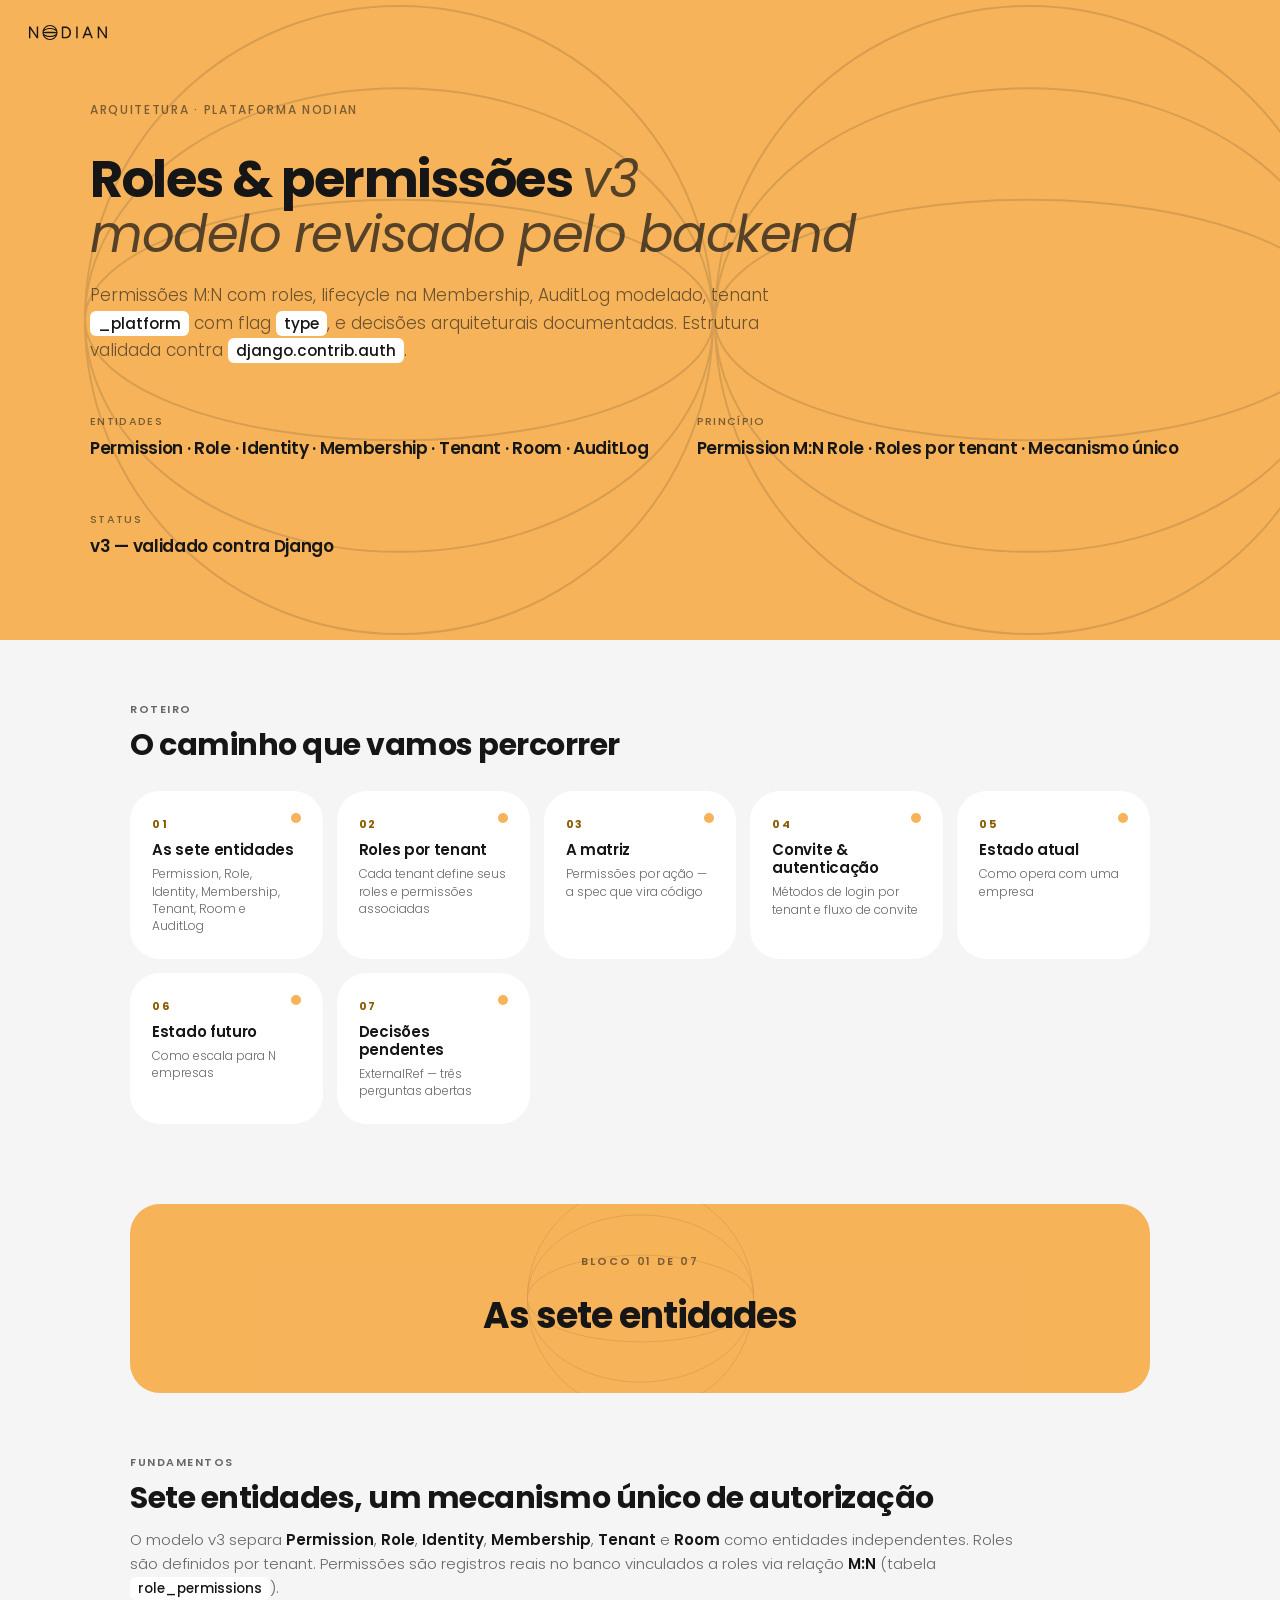
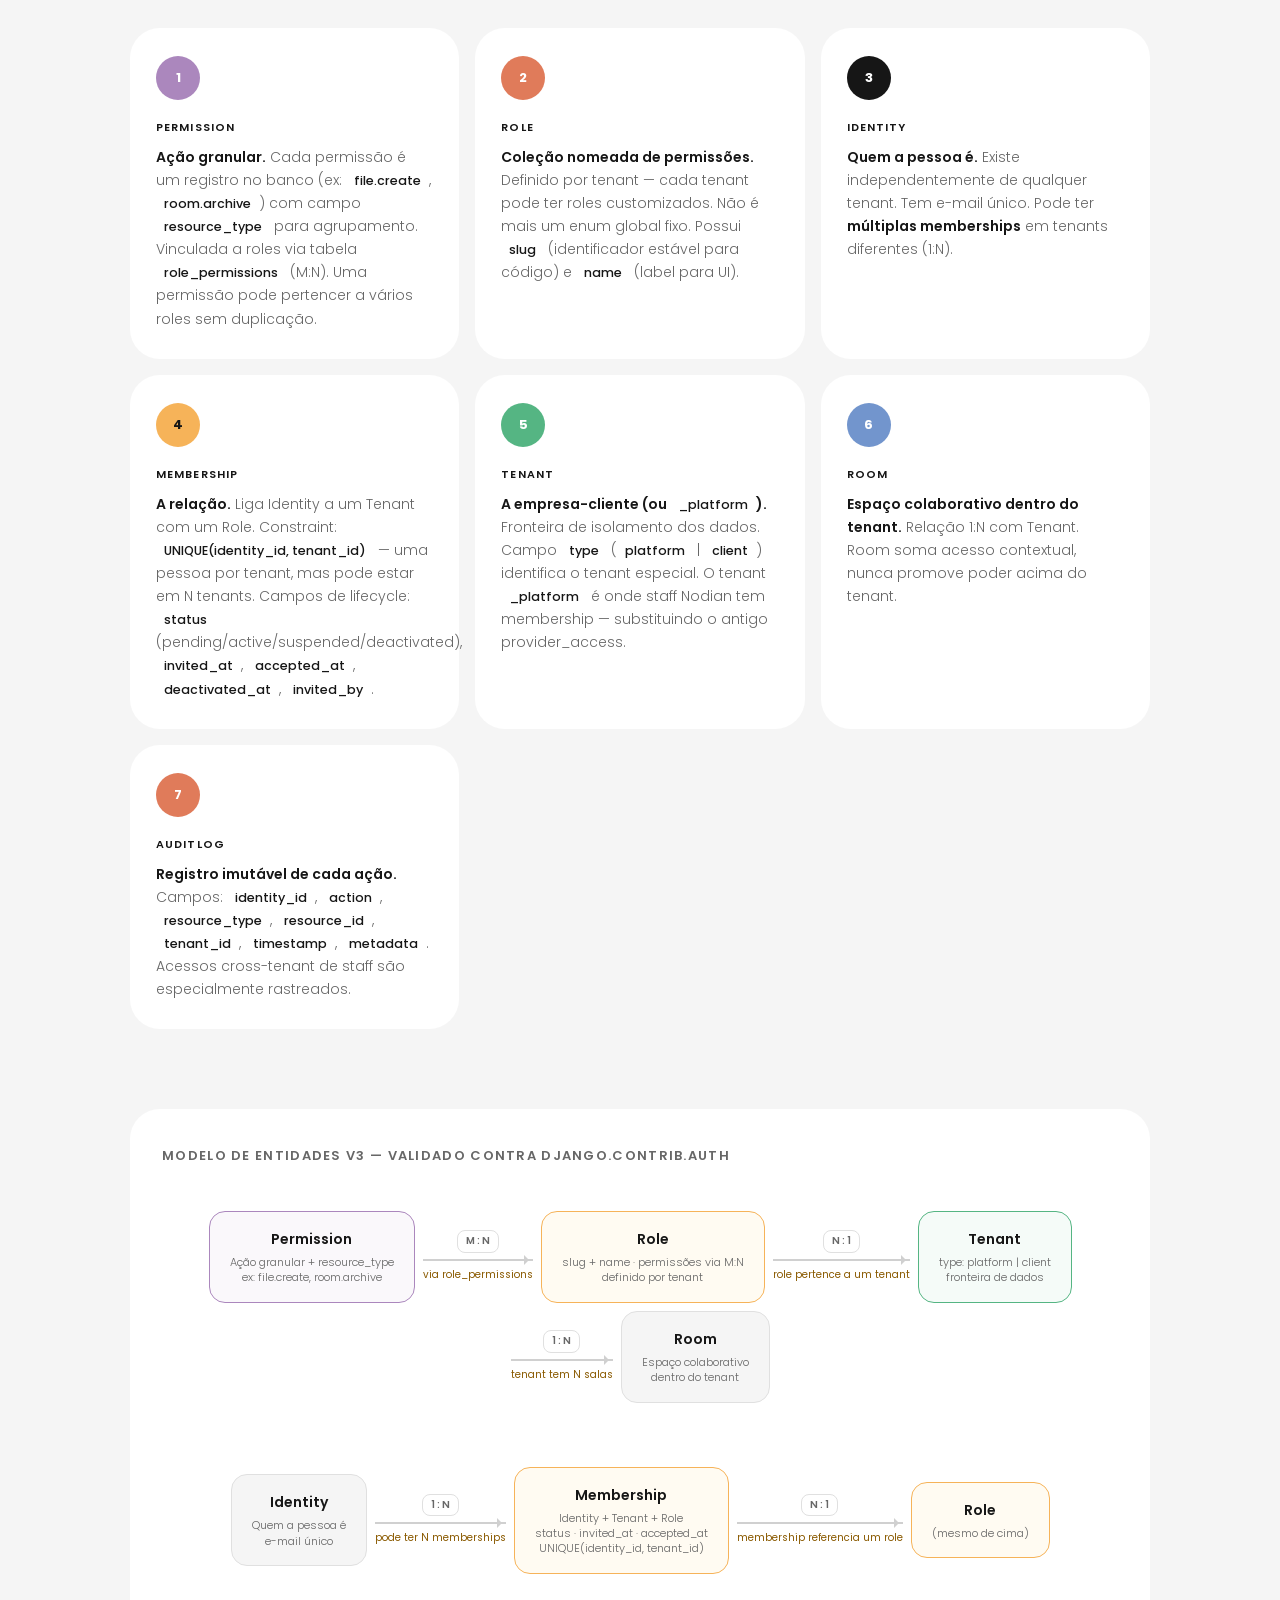
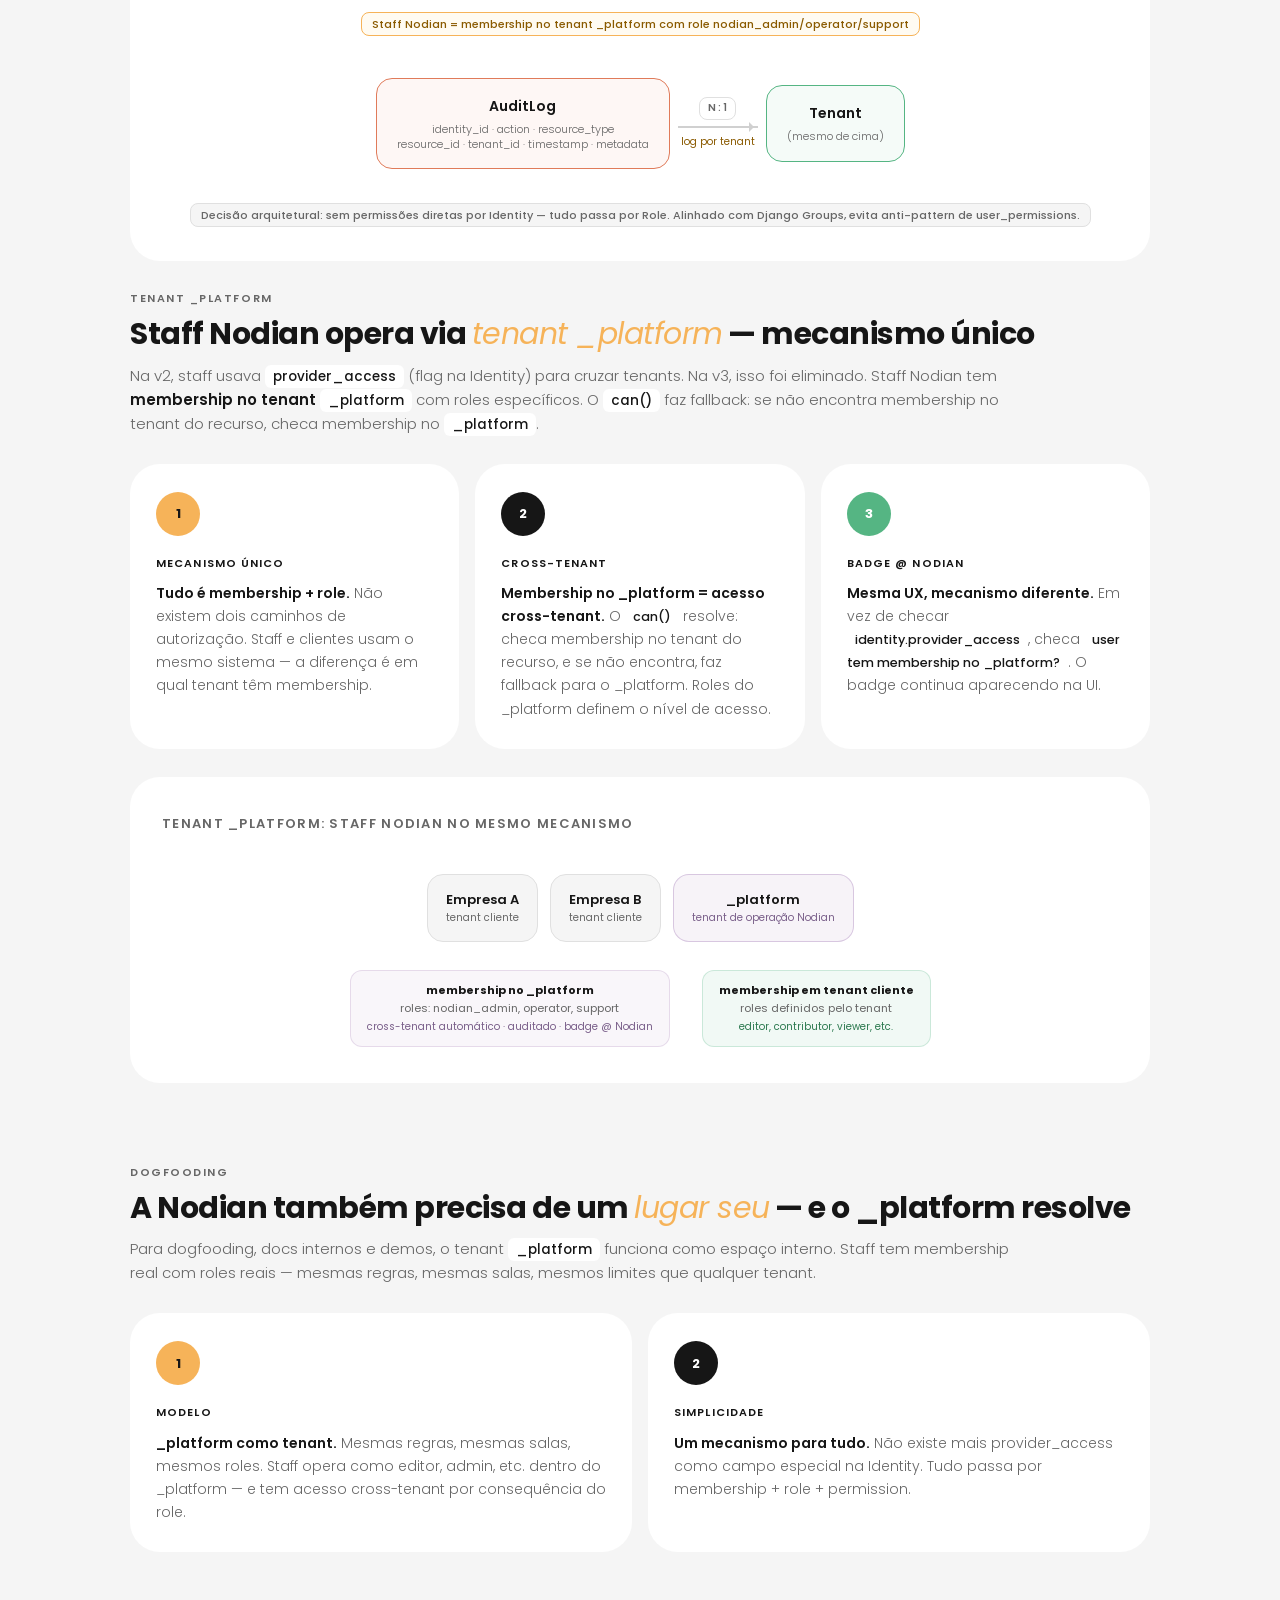
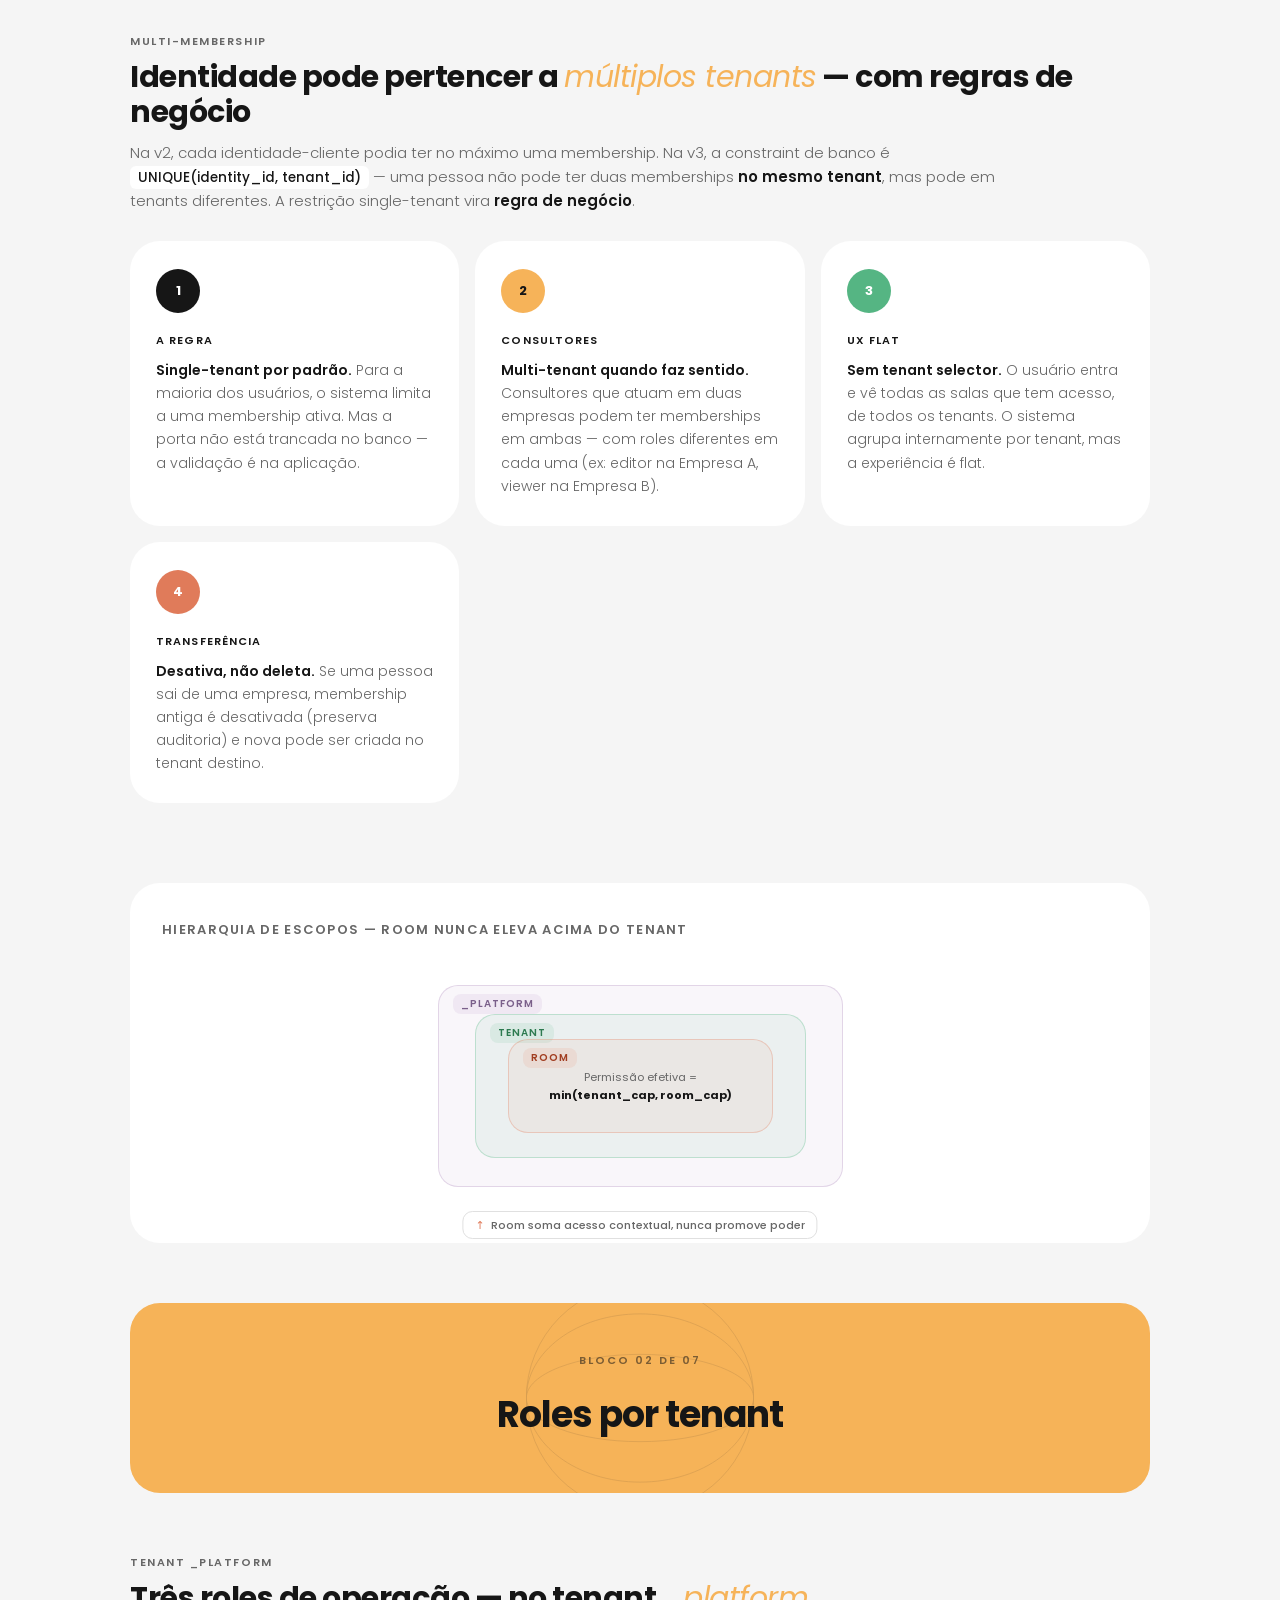
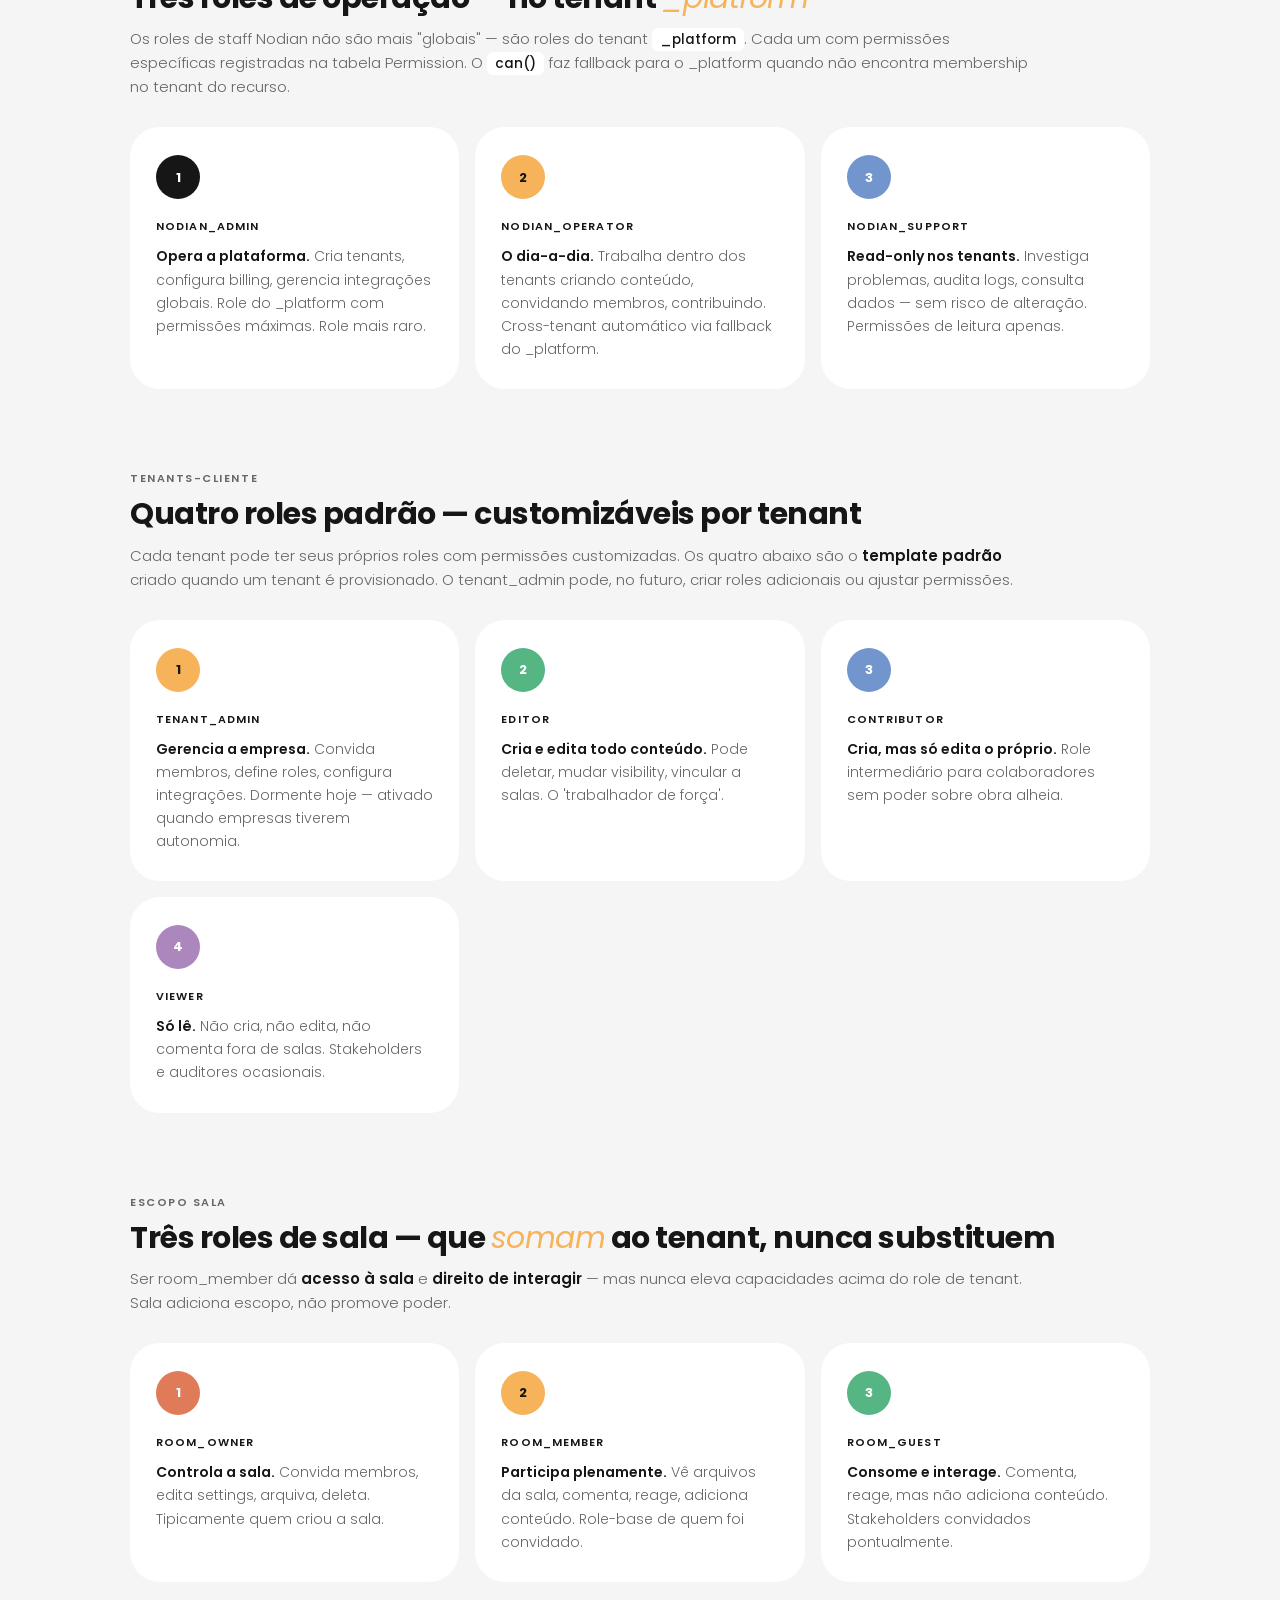
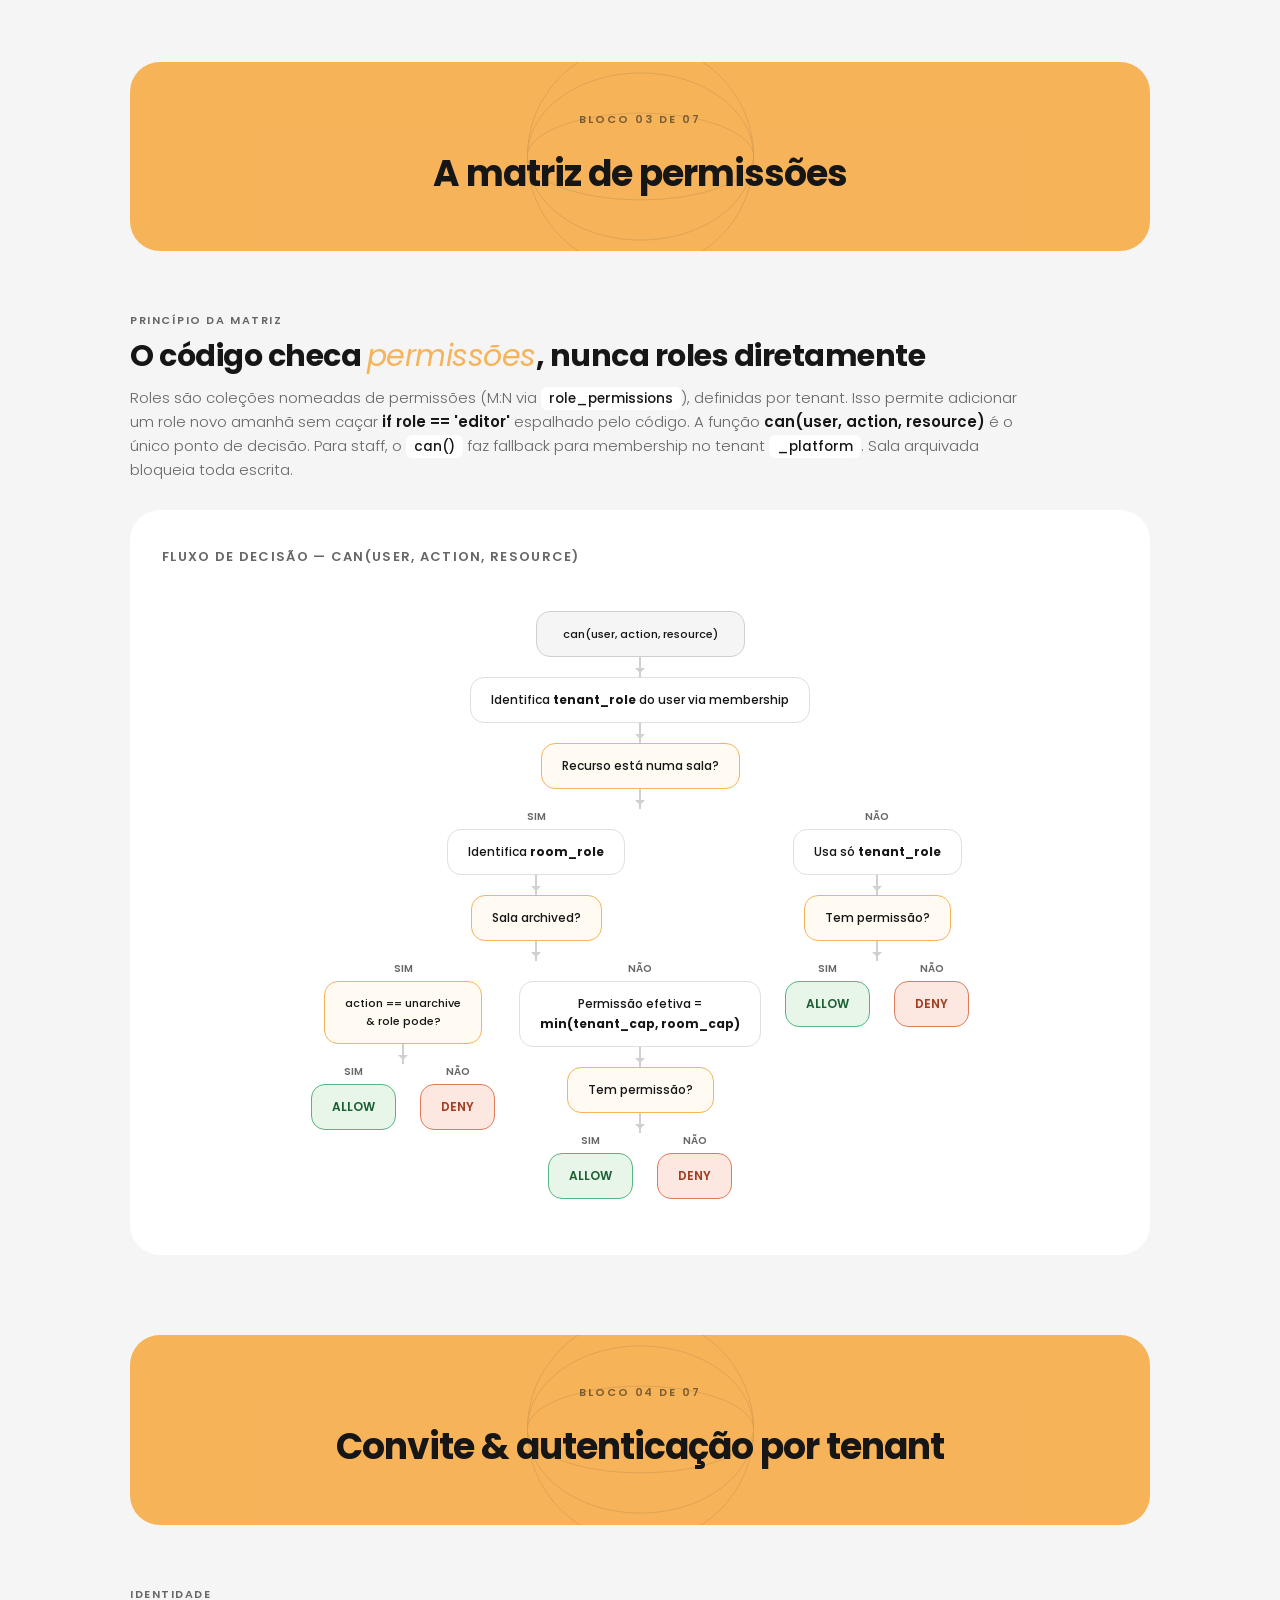
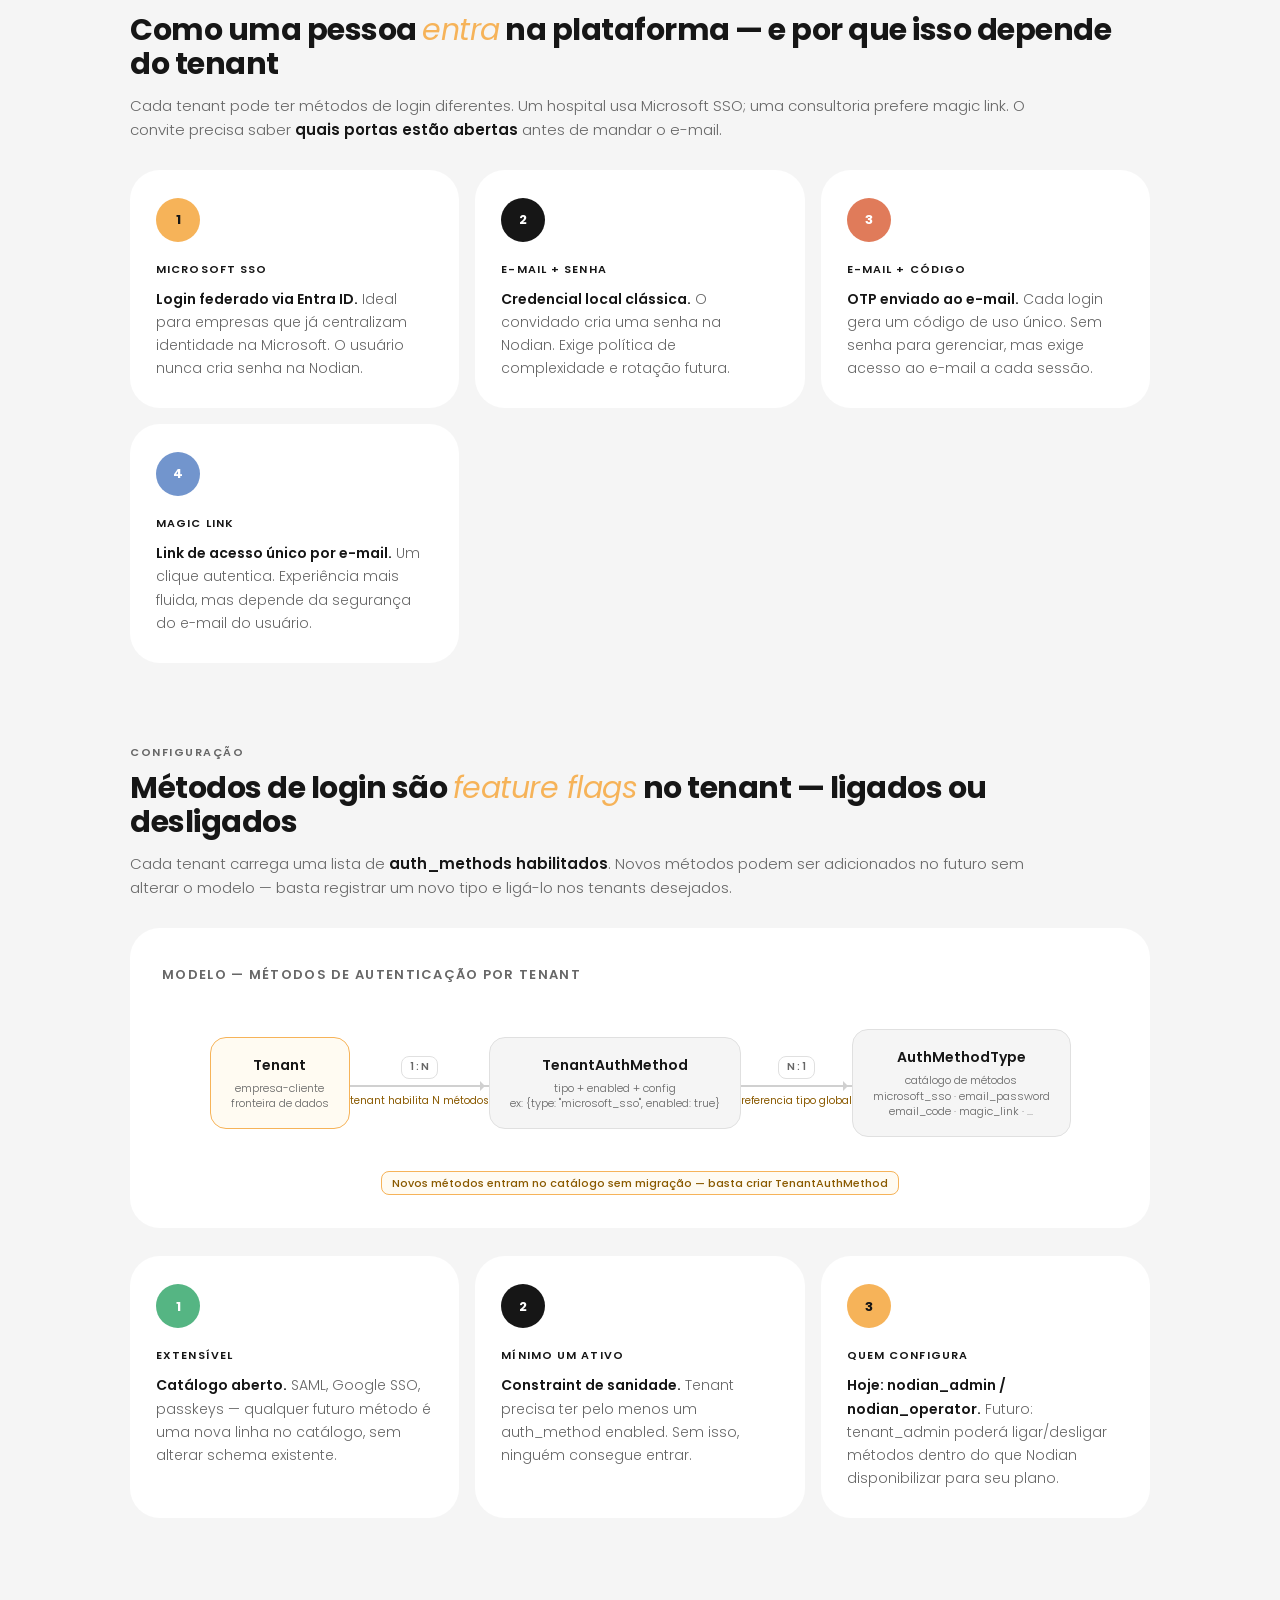
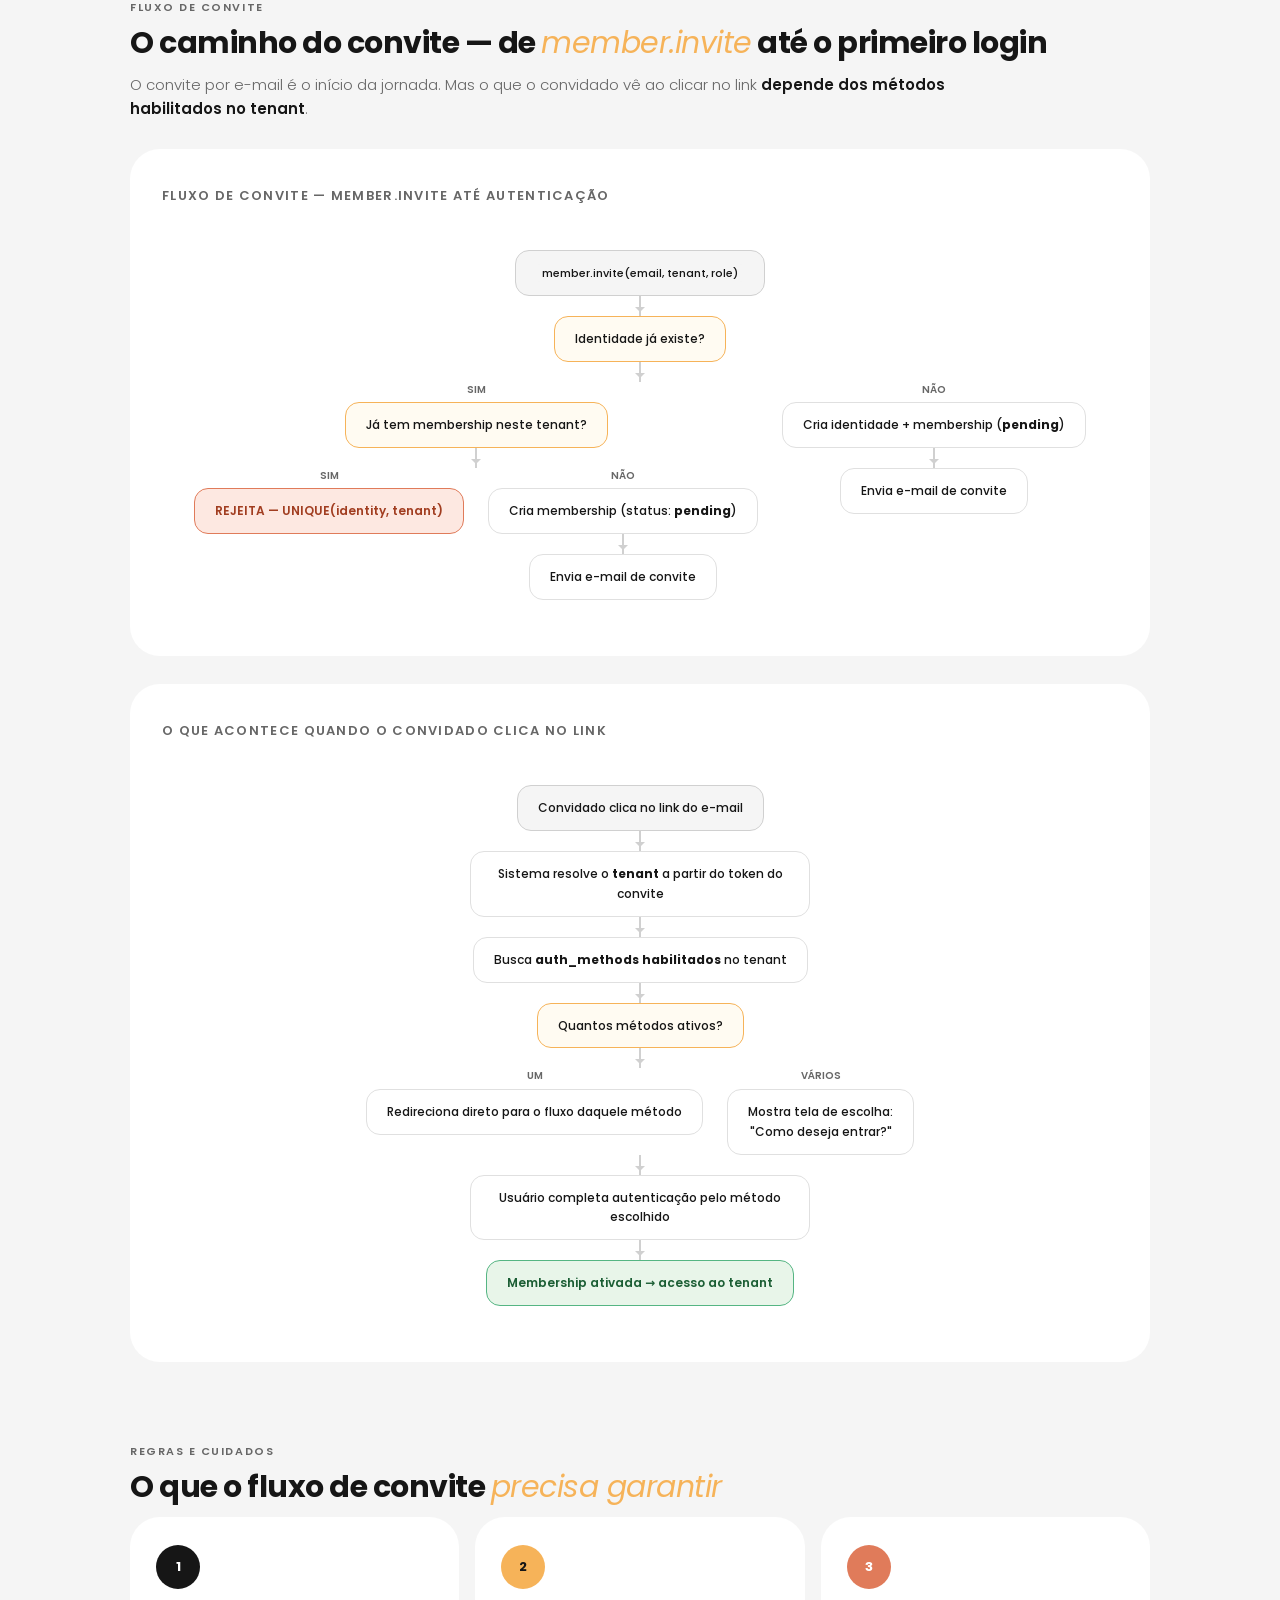
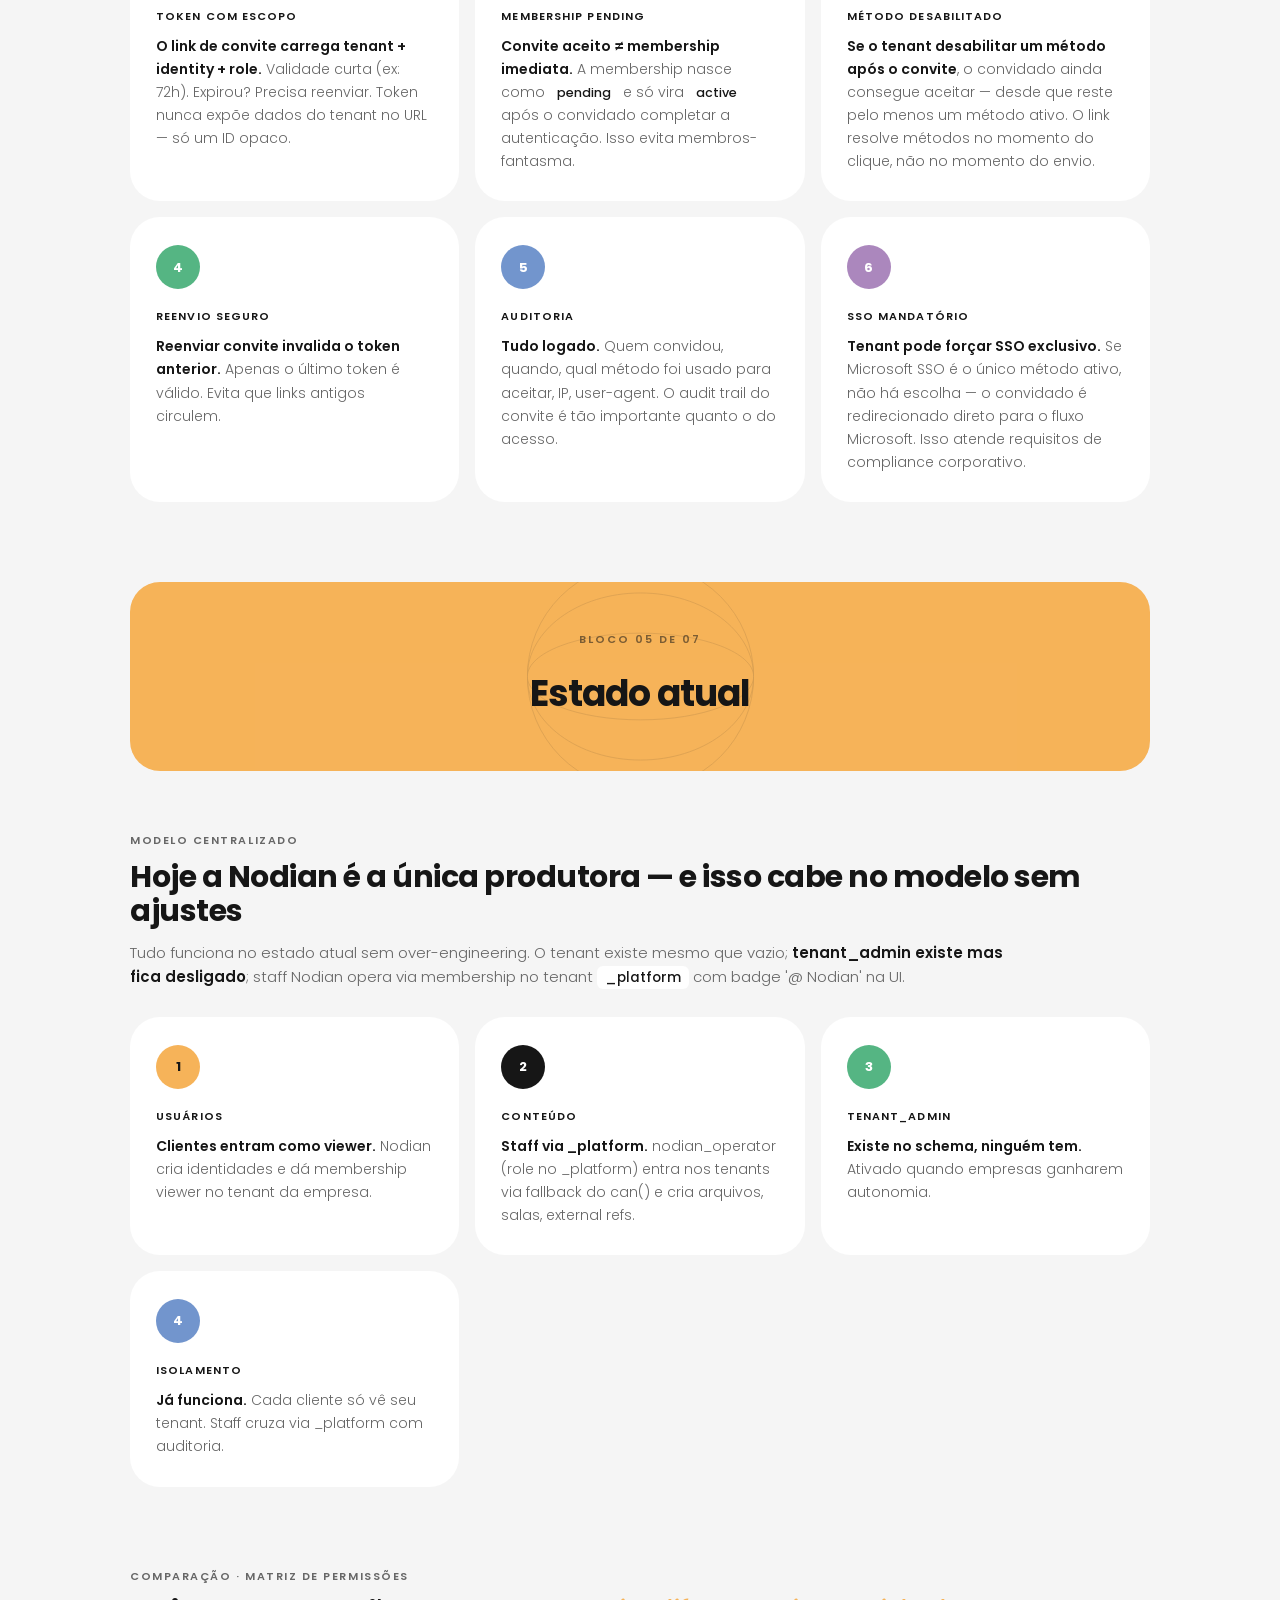
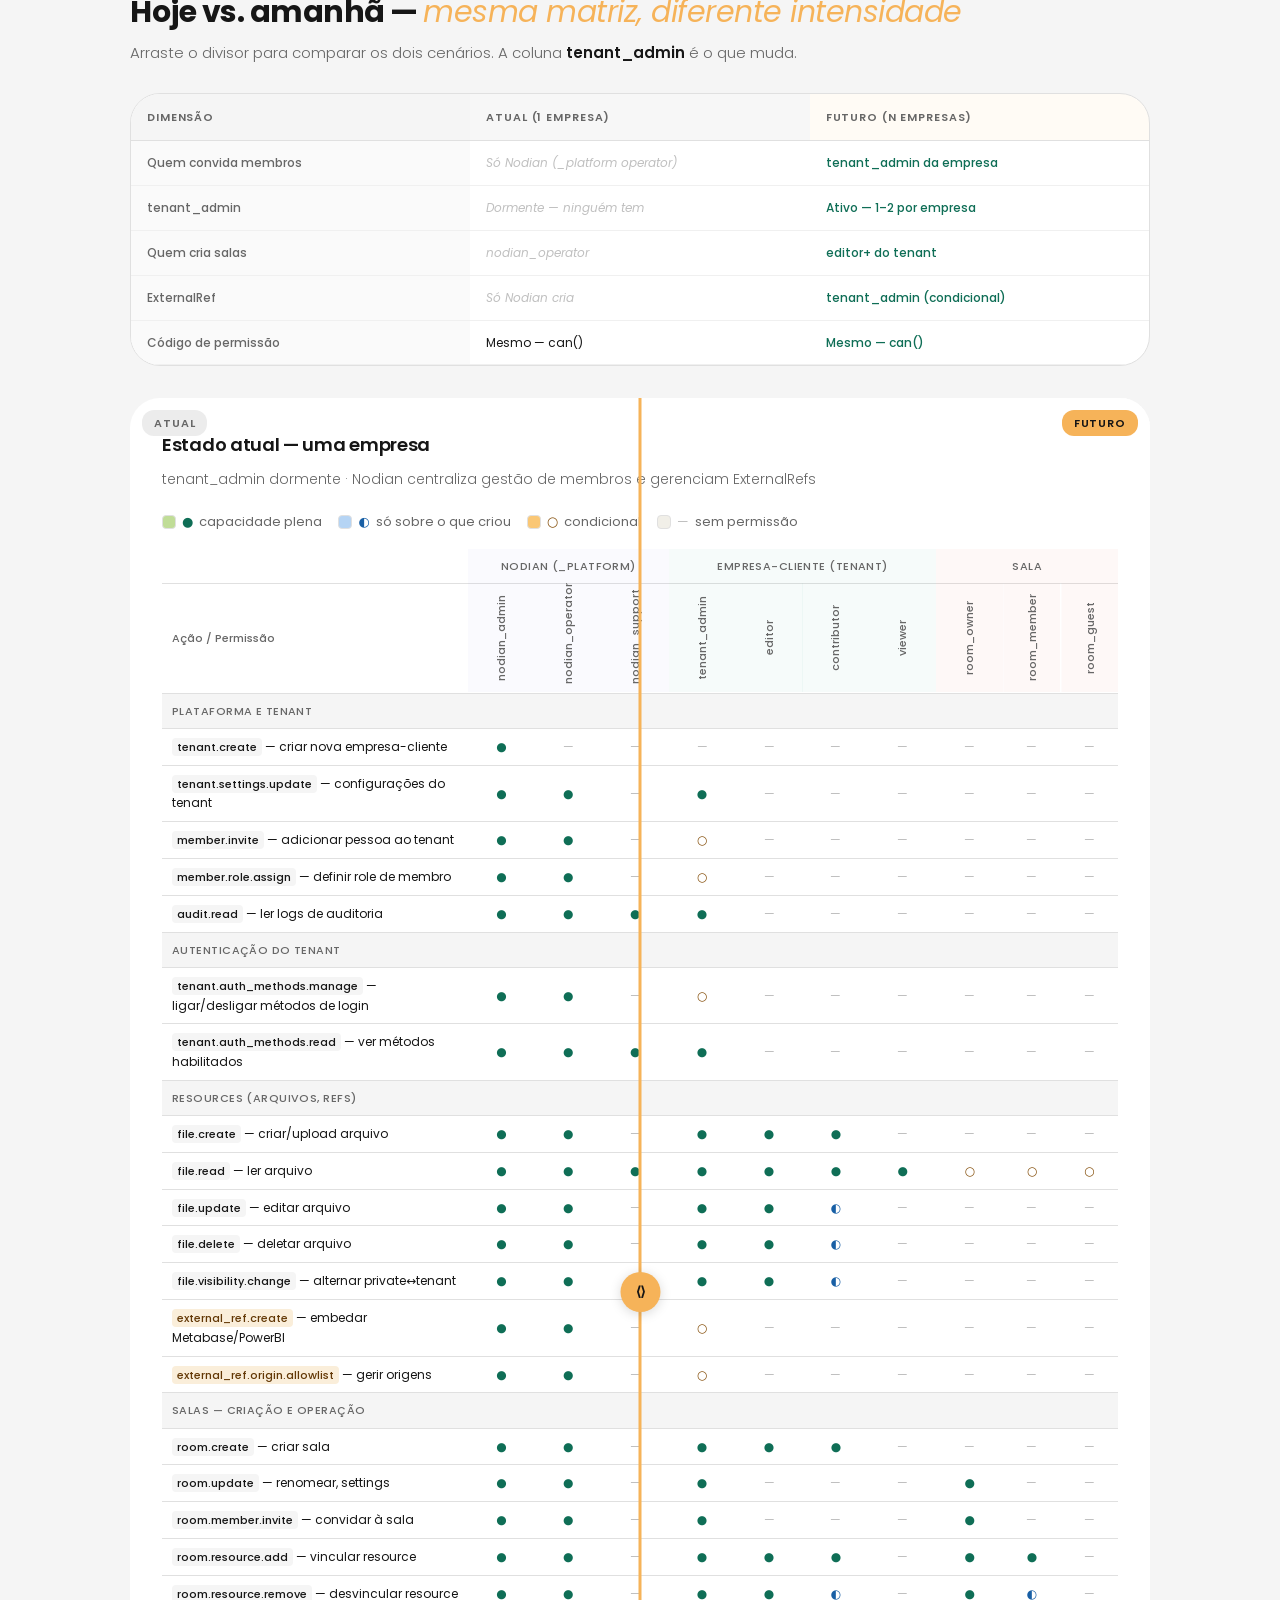
==== commit a7f30804: "feat: implement 7 Django comparison recommendations in v3 - #1 Permission M:N Role via role_permissi" ====
--- a/roles-permissions-v2.html
+++ b/roles-permissions-v2.html
@@ -207,11 +207,11 @@
   <div class="hero-content">
     <div class="hero-eyebrow">Arquitetura · Plataforma Nodian</div>
     <h1 class="hero-title">Roles & permissões <em>v3</em><br><em>modelo revisado pelo backend</em></h1>
-    <p class="hero-sub">Permissões como entidade, roles por tenant, identidades multi-membership e tenant <code>_platform</code> como substituto do provider_access. Estrutura validada por backend sênior.</p>
+    <p class="hero-sub">Permissões M:N com roles, lifecycle na Membership, AuditLog modelado, tenant <code>_platform</code> com flag <code>type</code>, e decisões arquiteturais documentadas. Estrutura validada contra <code>django.contrib.auth</code>.</p>
     <div class="hero-meta">
-      <div class="meta-item"><div class="meta-item-lbl">Entidades</div><div class="meta-item-val">Permission · Role · Identity · Membership · Tenant · Room</div></div>
-      <div class="meta-item"><div class="meta-item-lbl">Princípio</div><div class="meta-item-val">Roles por tenant · Mecanismo único</div></div>
-      <div class="meta-item"><div class="meta-item-lbl">Status</div><div class="meta-item-val">v3 — revisão estrutural</div></div>
+      <div class="meta-item"><div class="meta-item-lbl">Entidades</div><div class="meta-item-val">Permission · Role · Identity · Membership · Tenant · Room · AuditLog</div></div>
+      <div class="meta-item"><div class="meta-item-lbl">Princípio</div><div class="meta-item-val">Permission M:N Role · Roles por tenant · Mecanismo único</div></div>
+      <div class="meta-item"><div class="meta-item-lbl">Status</div><div class="meta-item-val">v3 — validado contra Django</div></div>
     </div>
   </div>
 </header>
@@ -225,8 +225,8 @@
   <div class="index-grid">
     <div class="index-card">
       <div class="index-num">01</div>
-      <div class="index-name">As seis entidades</div>
-      <div class="index-desc">Permission, Role, Identity, Membership, Tenant e Room</div>
+      <div class="index-name">As sete entidades</div>
+      <div class="index-desc">Permission, Role, Identity, Membership, Tenant, Room e AuditLog</div>
     </div>
     <div class="index-card">
       <div class="index-num">02</div>
@@ -264,23 +264,23 @@
 <!-- ═══ BLOCK 01 — As seis entidades ═══ -->
 <div class="block-divider">
   <div class="block-divider-eyebrow">Bloco 01 de 07</div>
-  <div class="block-divider-title">As seis entidades</div>
+  <div class="block-divider-title">As sete entidades</div>
 </div>
 
 <section class="block">
   <div class="block-eyebrow">Fundamentos</div>
-  <h2 class="block-title">Seis entidades, um mecanismo único de autorização</h2>
-  <p class="block-lead">O modelo v3 separa <strong>Permission</strong>, <strong>Role</strong>, <strong>Identity</strong>, <strong>Membership</strong>, <strong>Tenant</strong> e <strong>Room</strong> como entidades independentes. Roles são definidos por tenant. Permissões são registros reais no banco, não constantes hardcoded.</p>
+  <h2 class="block-title">Sete entidades, um mecanismo único de autorização</h2>
+  <p class="block-lead">O modelo v3 separa <strong>Permission</strong>, <strong>Role</strong>, <strong>Identity</strong>, <strong>Membership</strong>, <strong>Tenant</strong> e <strong>Room</strong> como entidades independentes. Roles são definidos por tenant. Permissões são registros reais no banco vinculados a roles via relação <strong>M:N</strong> (tabela <code>role_permissions</code>).</p>
   <div class="insight-grid">
     <div class="insight lilac">
       <div class="insight-dot">1</div>
       <div class="insight-label">PERMISSION</div>
-      <div class="insight-text"><strong>Ação granular.</strong> Cada permissão é um registro no banco (ex: <code>file.create</code>, <code>room.archive</code>). Várias permissões pertencem a um Role. Relação N:1.</div>
+      <div class="insight-text"><strong>Ação granular.</strong> Cada permissão é um registro no banco (ex: <code>file.create</code>, <code>room.archive</code>) com campo <code>resource_type</code> para agrupamento. Vinculada a roles via tabela <code>role_permissions</code> (M:N). Uma permissão pode pertencer a vários roles sem duplicação.</div>
     </div>
     <div class="insight coral">
       <div class="insight-dot">2</div>
       <div class="insight-label">ROLE</div>
-      <div class="insight-text"><strong>Coleção nomeada de permissões.</strong> Definido por tenant — cada tenant pode ter roles customizados. Não é mais um enum global fixo.</div>
+      <div class="insight-text"><strong>Coleção nomeada de permissões.</strong> Definido por tenant — cada tenant pode ter roles customizados. Não é mais um enum global fixo. Possui <code>slug</code> (identificador estável para código) e <code>name</code> (label para UI).</div>
     </div>
     <div class="insight black">
       <div class="insight-dot">3</div>
@@ -290,37 +290,42 @@
     <div class="insight amber">
       <div class="insight-dot">4</div>
       <div class="insight-label">MEMBERSHIP</div>
-      <div class="insight-text"><strong>A relação.</strong> Liga Identity a um Tenant com um Role. Constraint: <code>UNIQUE(identity_id, tenant_id)</code> — uma pessoa por tenant, mas pode estar em N tenants.</div>
+      <div class="insight-text"><strong>A relação.</strong> Liga Identity a um Tenant com um Role. Constraint: <code>UNIQUE(identity_id, tenant_id)</code> — uma pessoa por tenant, mas pode estar em N tenants. Campos de lifecycle: <code>status</code> (pending/active/suspended/deactivated), <code>invited_at</code>, <code>accepted_at</code>, <code>deactivated_at</code>, <code>invited_by</code>.</div>
     </div>
     <div class="insight green">
       <div class="insight-dot">5</div>
       <div class="insight-label">TENANT</div>
-      <div class="insight-text"><strong>A empresa-cliente (ou <code>_platform</code>).</strong> Fronteira de isolamento dos dados. O tenant <code>_platform</code> é onde staff Nodian tem membership — substituindo o antigo provider_access.</div>
+      <div class="insight-text"><strong>A empresa-cliente (ou <code>_platform</code>).</strong> Fronteira de isolamento dos dados. Campo <code>type</code> (<code>platform</code> | <code>client</code>) identifica o tenant especial. O tenant <code>_platform</code> é onde staff Nodian tem membership — substituindo o antigo provider_access.</div>
     </div>
     <div class="insight blue">
       <div class="insight-dot">6</div>
       <div class="insight-label">ROOM</div>
       <div class="insight-text"><strong>Espaço colaborativo dentro do tenant.</strong> Relação 1:N com Tenant. Room soma acesso contextual, nunca promove poder acima do tenant.</div>
     </div>
+    <div class="insight coral">
+      <div class="insight-dot">7</div>
+      <div class="insight-label">AUDITLOG</div>
+      <div class="insight-text"><strong>Registro imutável de cada ação.</strong> Campos: <code>identity_id</code>, <code>action</code>, <code>resource_type</code>, <code>resource_id</code>, <code>tenant_id</code>, <code>timestamp</code>, <code>metadata</code>. Acessos cross-tenant de staff são especialmente rastreados.</div>
+    </div>
   </div>
 </section>
 
 <!-- ER Diagram v3 -->
 <div class="diagram">
-  <div class="diagram-title">Modelo de entidades v3</div>
+  <div class="diagram-title">Modelo de entidades v3 — validado contra django.contrib.auth</div>
   <div class="er-diagram" style="flex-wrap:wrap;justify-content:center;gap:8px;min-width:900px">
     <div class="er-entity" style="border-color:#ab87bd;background:rgba(171,135,189,.06)">
       <div class="er-entity-name">Permission</div>
-      <div class="er-entity-desc">Ação granular<br>ex: file.create, room.archive</div>
+      <div class="er-entity-desc">Ação granular + resource_type<br>ex: file.create, room.archive</div>
     </div>
     <div class="er-connector">
-      <div class="er-connector-label">N : 1</div>
+      <div class="er-connector-label">M : N</div>
       <div class="er-connector-line"></div>
-      <div class="er-connector-note">várias permissions por role</div>
+      <div class="er-connector-note">via role_permissions</div>
     </div>
     <div class="er-entity er-entity--highlight">
       <div class="er-entity-name">Role</div>
-      <div class="er-entity-desc">Coleção de permissões<br>definido por tenant</div>
+      <div class="er-entity-desc">slug + name · permissões via M:N<br>definido por tenant</div>
     </div>
     <div class="er-connector">
       <div class="er-connector-label">N : 1</div>
@@ -329,7 +334,7 @@
     </div>
     <div class="er-entity" style="border-color:#55b583;background:rgba(85,181,131,.06)">
       <div class="er-entity-name">Tenant</div>
-      <div class="er-entity-desc">Empresa-cliente ou _platform<br>fronteira de dados</div>
+      <div class="er-entity-desc">type: platform | client<br>fronteira de dados</div>
     </div>
     <div class="er-connector">
       <div class="er-connector-label">1 : N</div>
@@ -354,7 +359,7 @@
     </div>
     <div class="er-entity er-entity--highlight">
       <div class="er-entity-name">Membership</div>
-      <div class="er-entity-desc">Identity + Tenant + Role<br>UNIQUE(identity_id, tenant_id)</div>
+      <div class="er-entity-desc">Identity + Tenant + Role<br>status · invited_at · accepted_at<br>UNIQUE(identity_id, tenant_id)</div>
     </div>
     <div class="er-connector">
       <div class="er-connector-label">N : 1</div>
@@ -368,6 +373,25 @@
   </div>
   <div style="text-align:center;margin-top:20px;font-size:12px;color:#676767;font-weight:300">
     <span style="background:#fffbf2;border:1px solid #f6b359;border-radius:8px;padding:3px 10px;font-weight:500;font-size:11px;color:#8a5a00">Staff Nodian = membership no tenant _platform com role nodian_admin/operator/support</span>
+  </div>
+  <!-- Third row: AuditLog -->
+  <div class="er-diagram" style="margin-top:24px;flex-wrap:wrap;justify-content:center;gap:8px;min-width:500px">
+    <div class="er-entity" style="border-color:#e07b5a;background:rgba(224,123,90,.06)">
+      <div class="er-entity-name">AuditLog</div>
+      <div class="er-entity-desc">identity_id · action · resource_type<br>resource_id · tenant_id · timestamp · metadata</div>
+    </div>
+    <div class="er-connector">
+      <div class="er-connector-label">N : 1</div>
+      <div class="er-connector-line"></div>
+      <div class="er-connector-note">log por tenant</div>
+    </div>
+    <div class="er-entity" style="border-color:#55b583;background:rgba(85,181,131,.06)">
+      <div class="er-entity-name">Tenant</div>
+      <div class="er-entity-desc">(mesmo de cima)</div>
+    </div>
+  </div>
+  <div style="text-align:center;margin-top:16px;font-size:12px;color:#676767;font-weight:300">
+    <span style="background:#f5f5f5;border:1px solid #e0e0e0;border-radius:8px;padding:3px 10px;font-weight:500;font-size:11px;color:#676767">Decisão arquitetural: sem permissões diretas por Identity — tudo passa por Role. Alinhado com Django Groups, evita anti-pattern de user_permissions.</span>
   </div>
 </div>
 
@@ -582,7 +606,7 @@
 <section class="block">
   <div class="block-eyebrow">Princípio da matriz</div>
   <h2 class="block-title">O código checa <em>permissões</em>, nunca roles diretamente</h2>
-  <p class="block-lead">Roles são coleções nomeadas de permissões, definidas por tenant. Isso permite adicionar um role novo amanhã sem caçar <strong>if role == 'editor'</strong> espalhado pelo código. A função <strong>can(user, action, resource)</strong> é o único ponto de decisão. Para staff, o <code>can()</code> faz fallback para membership no tenant <code>_platform</code>. Sala arquivada bloqueia toda escrita.</p>
+  <p class="block-lead">Roles são coleções nomeadas de permissões (M:N via <code>role_permissions</code>), definidas por tenant. Isso permite adicionar um role novo amanhã sem caçar <strong>if role == 'editor'</strong> espalhado pelo código. A função <strong>can(user, action, resource)</strong> é o único ponto de decisão. Para staff, o <code>can()</code> faz fallback para membership no tenant <code>_platform</code>. Sala arquivada bloqueia toda escrita.</p>
 
   <!-- Flowchart can() -->
   <div class="diagram" style="margin-top:28px">
@@ -1471,19 +1495,19 @@
 
 <!-- ═══ CLOSING ═══ -->
 <div class="closing">
-  <h2 class="closing-headline">v3 — modelo revisado pelo backend</h2>
+  <h2 class="closing-headline">v3 — modelo validado contra Django</h2>
   <div class="closing-summary">
     <div class="closing-row">
       <div class="closing-key">Entidades</div>
-      <div class="closing-val">Permission · Role · Identity · Membership · Tenant · Room — seis entidades, um mecanismo</div>
+      <div class="closing-val">Permission · Role · Identity · Membership · Tenant · Room · AuditLog — sete entidades, um mecanismo</div>
     </div>
     <div class="closing-row">
       <div class="closing-key">Roles</div>
-      <div class="closing-val">Definidos por tenant · Permission como registros reais no banco · Customizáveis</div>
+      <div class="closing-val">Definidos por tenant · Permission M:N Role via role_permissions · slug + name · Customizáveis</div>
     </div>
     <div class="closing-row">
       <div class="closing-key">Identity</div>
-      <div class="closing-val">Multi-membership suportada · UNIQUE(identity_id, tenant_id) · Single-tenant como regra de negócio</div>
+      <div class="closing-val">Multi-membership suportada · UNIQUE(identity_id, tenant_id) · Lifecycle: status, invited_at, accepted_at</div>
     </div>
     <div class="closing-row">
       <div class="closing-key">Staff Nodian</div>
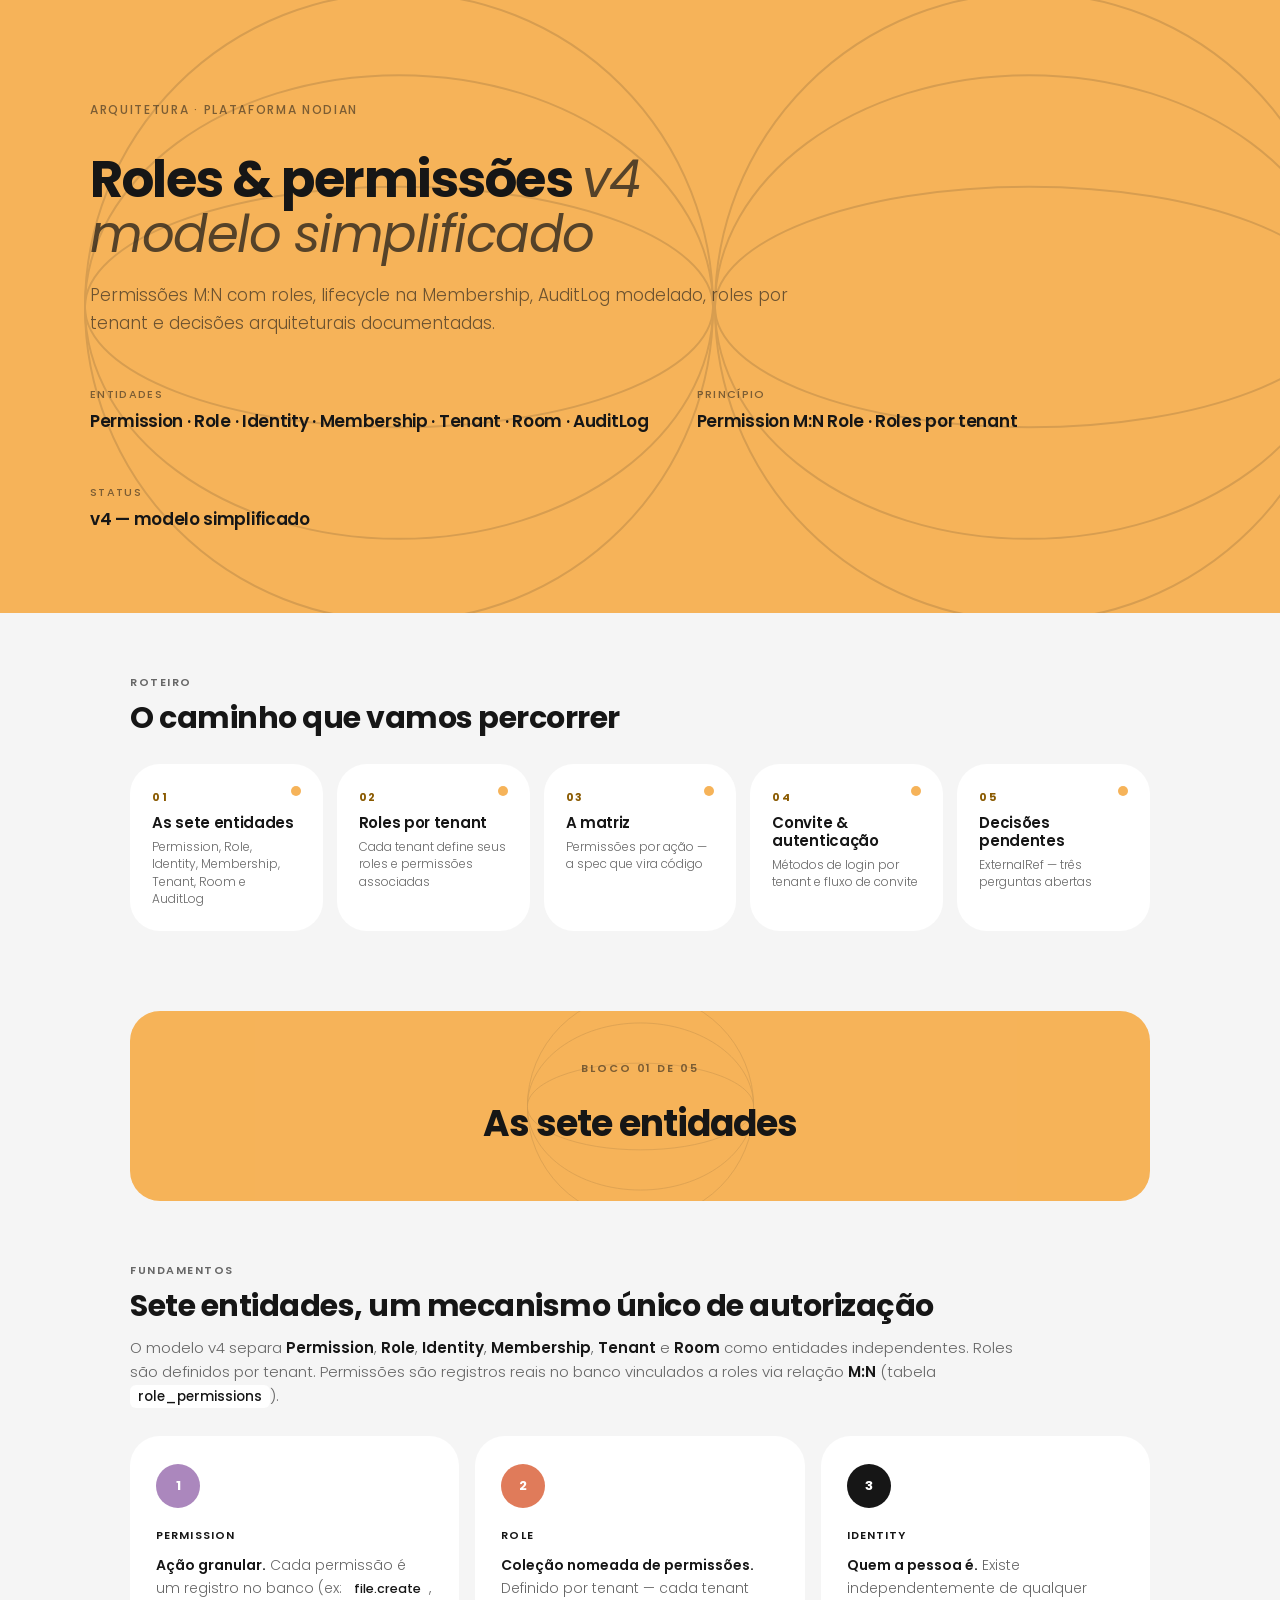
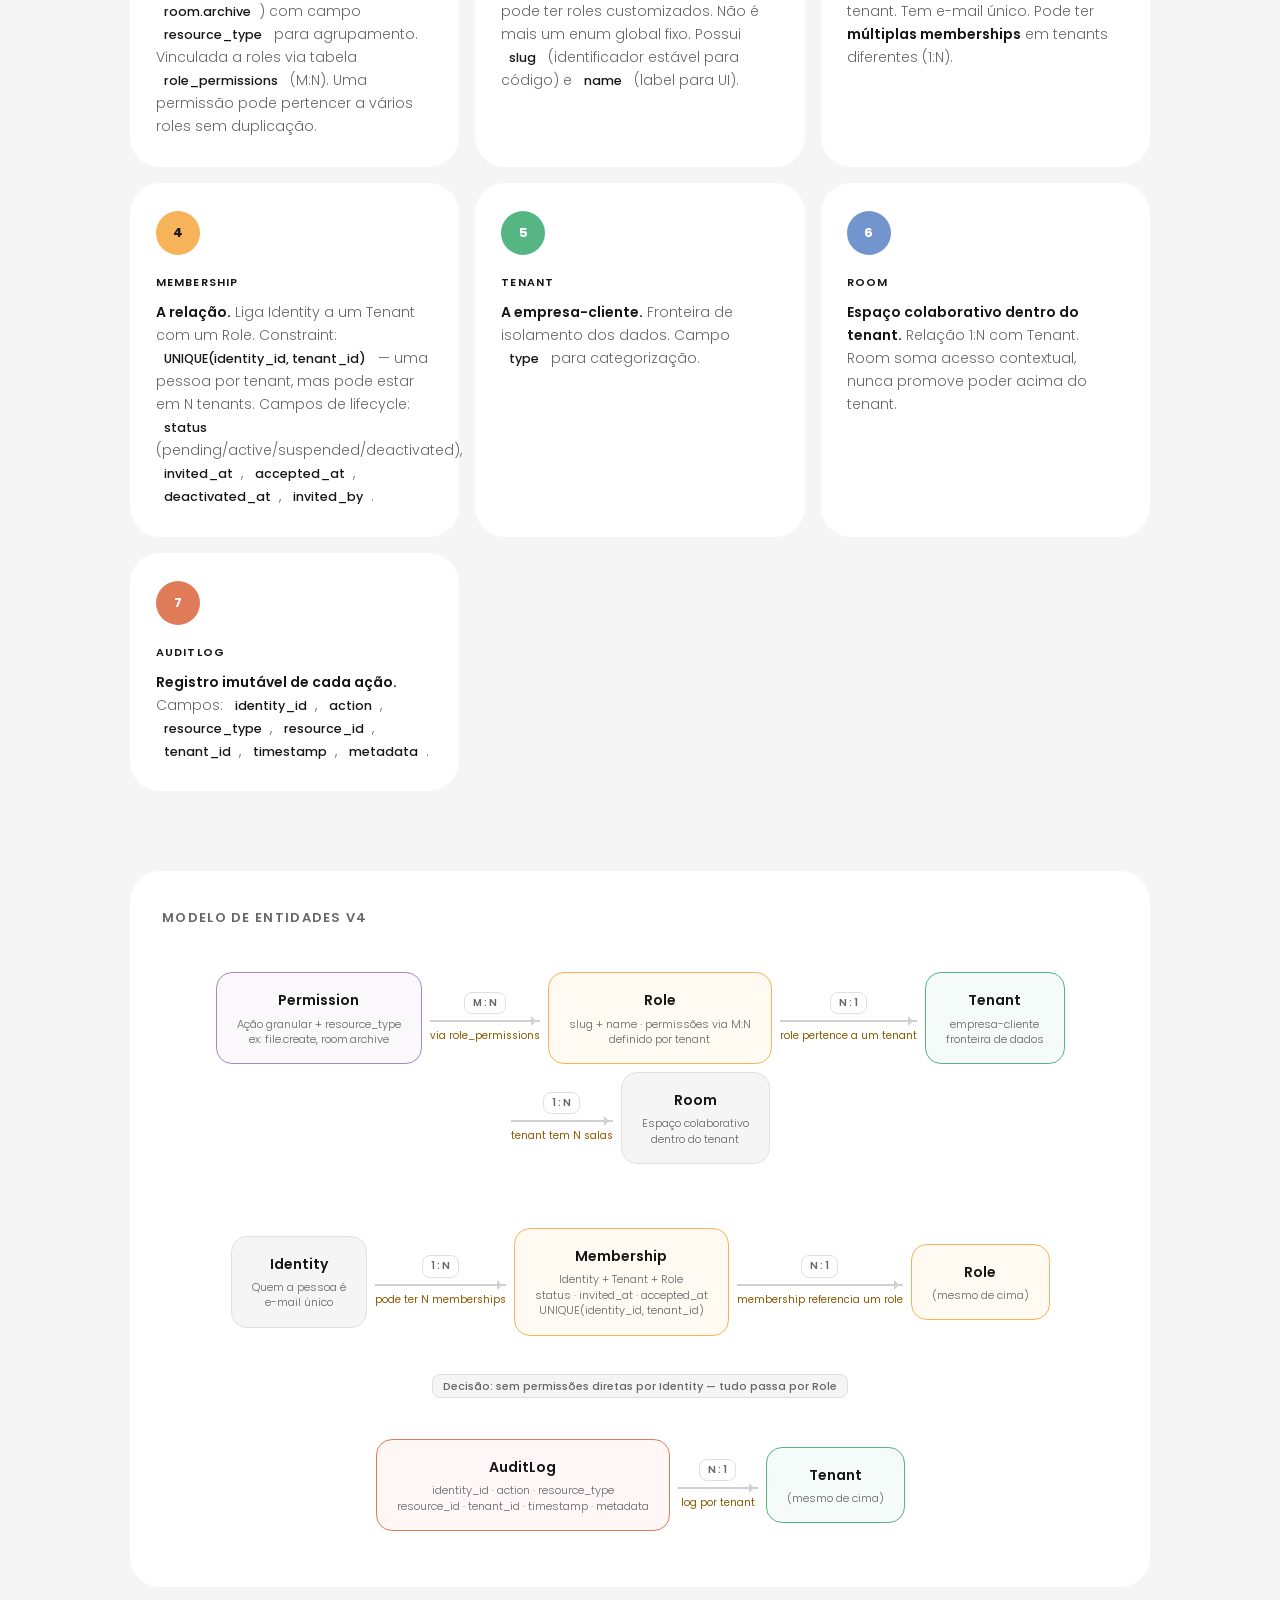
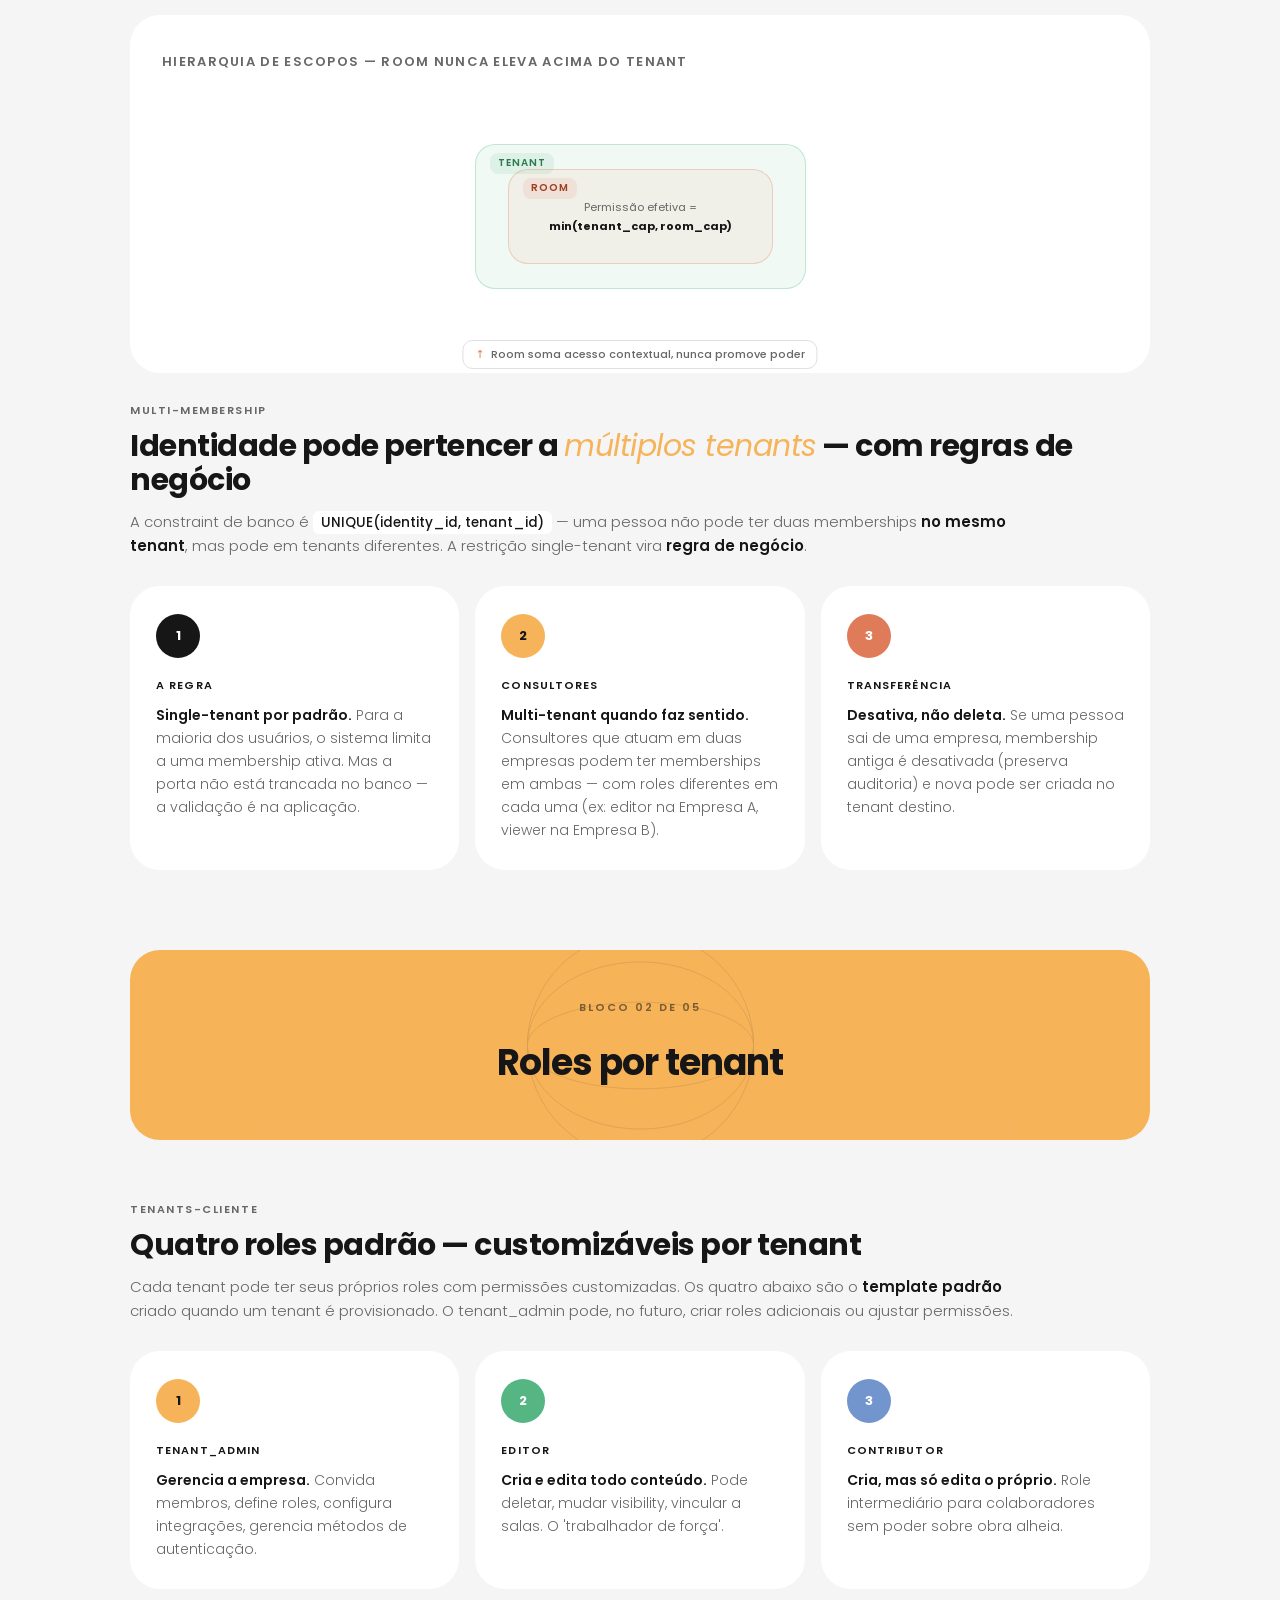
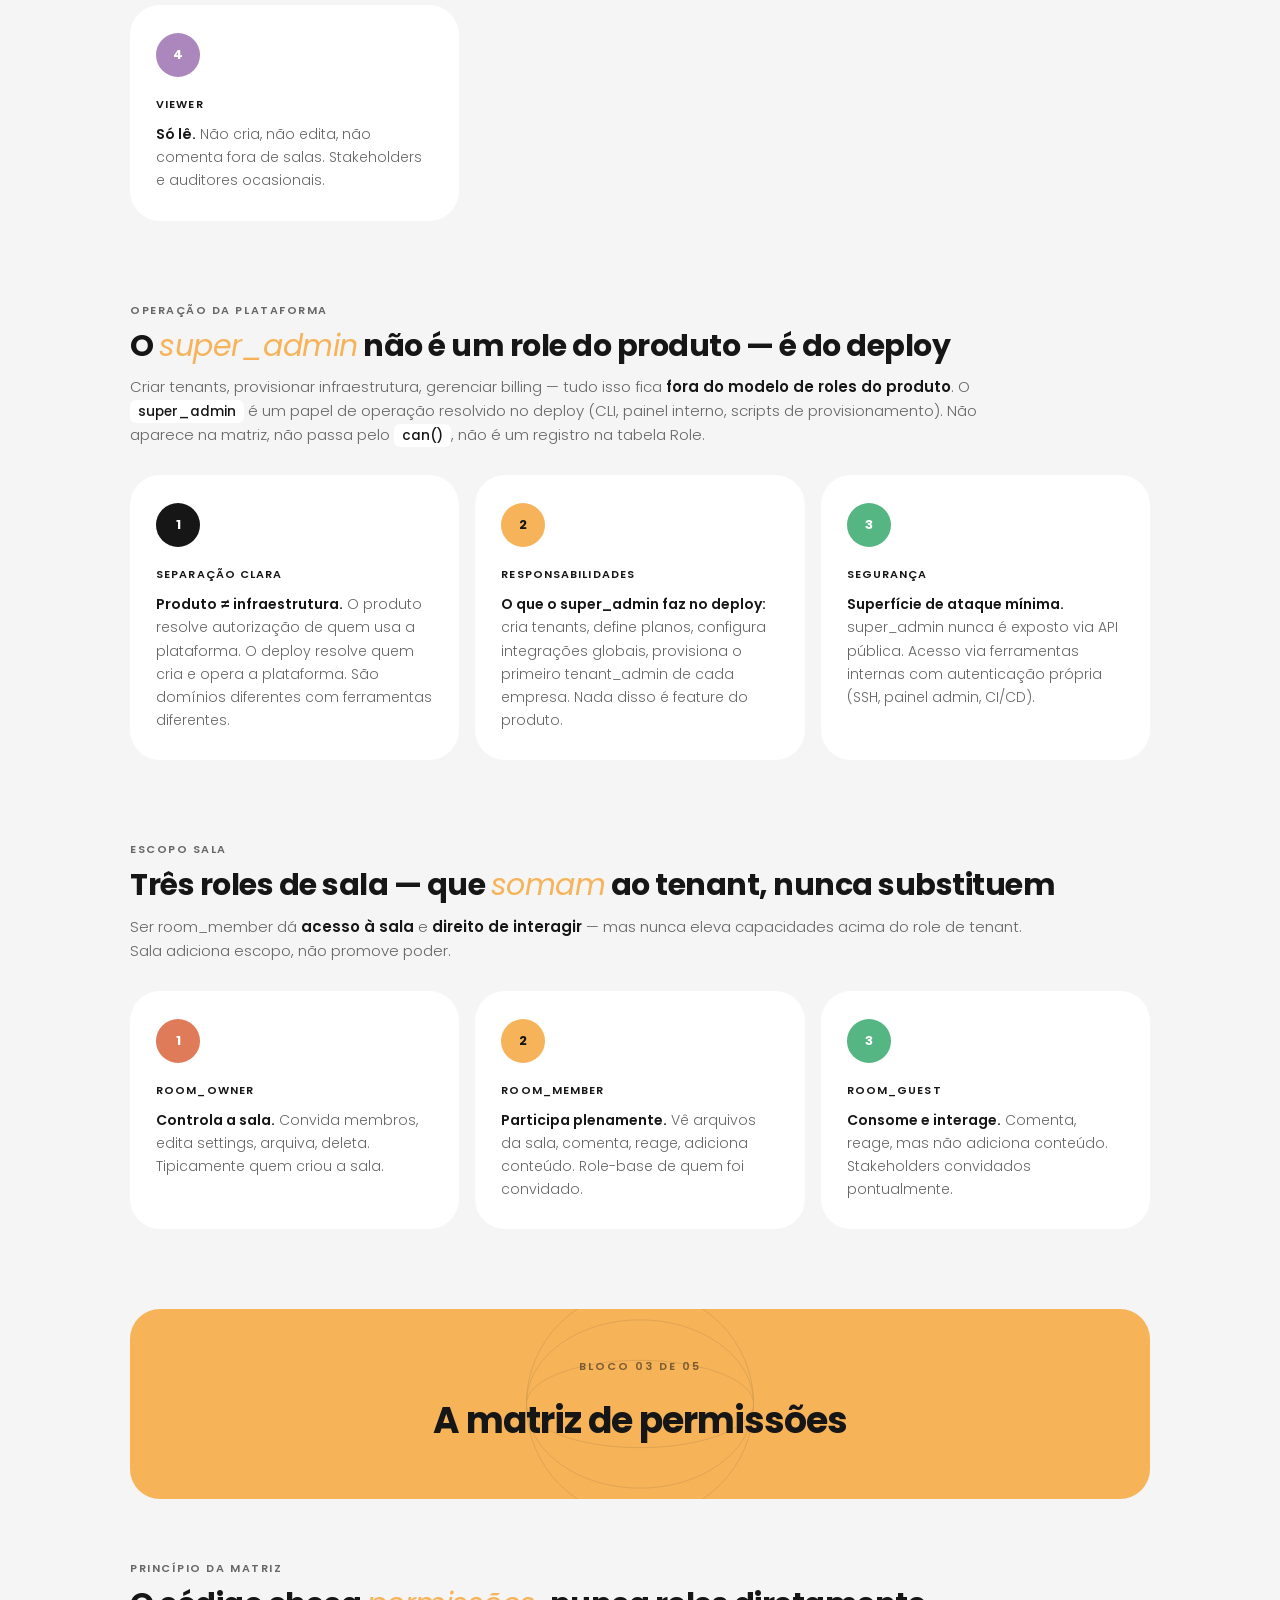
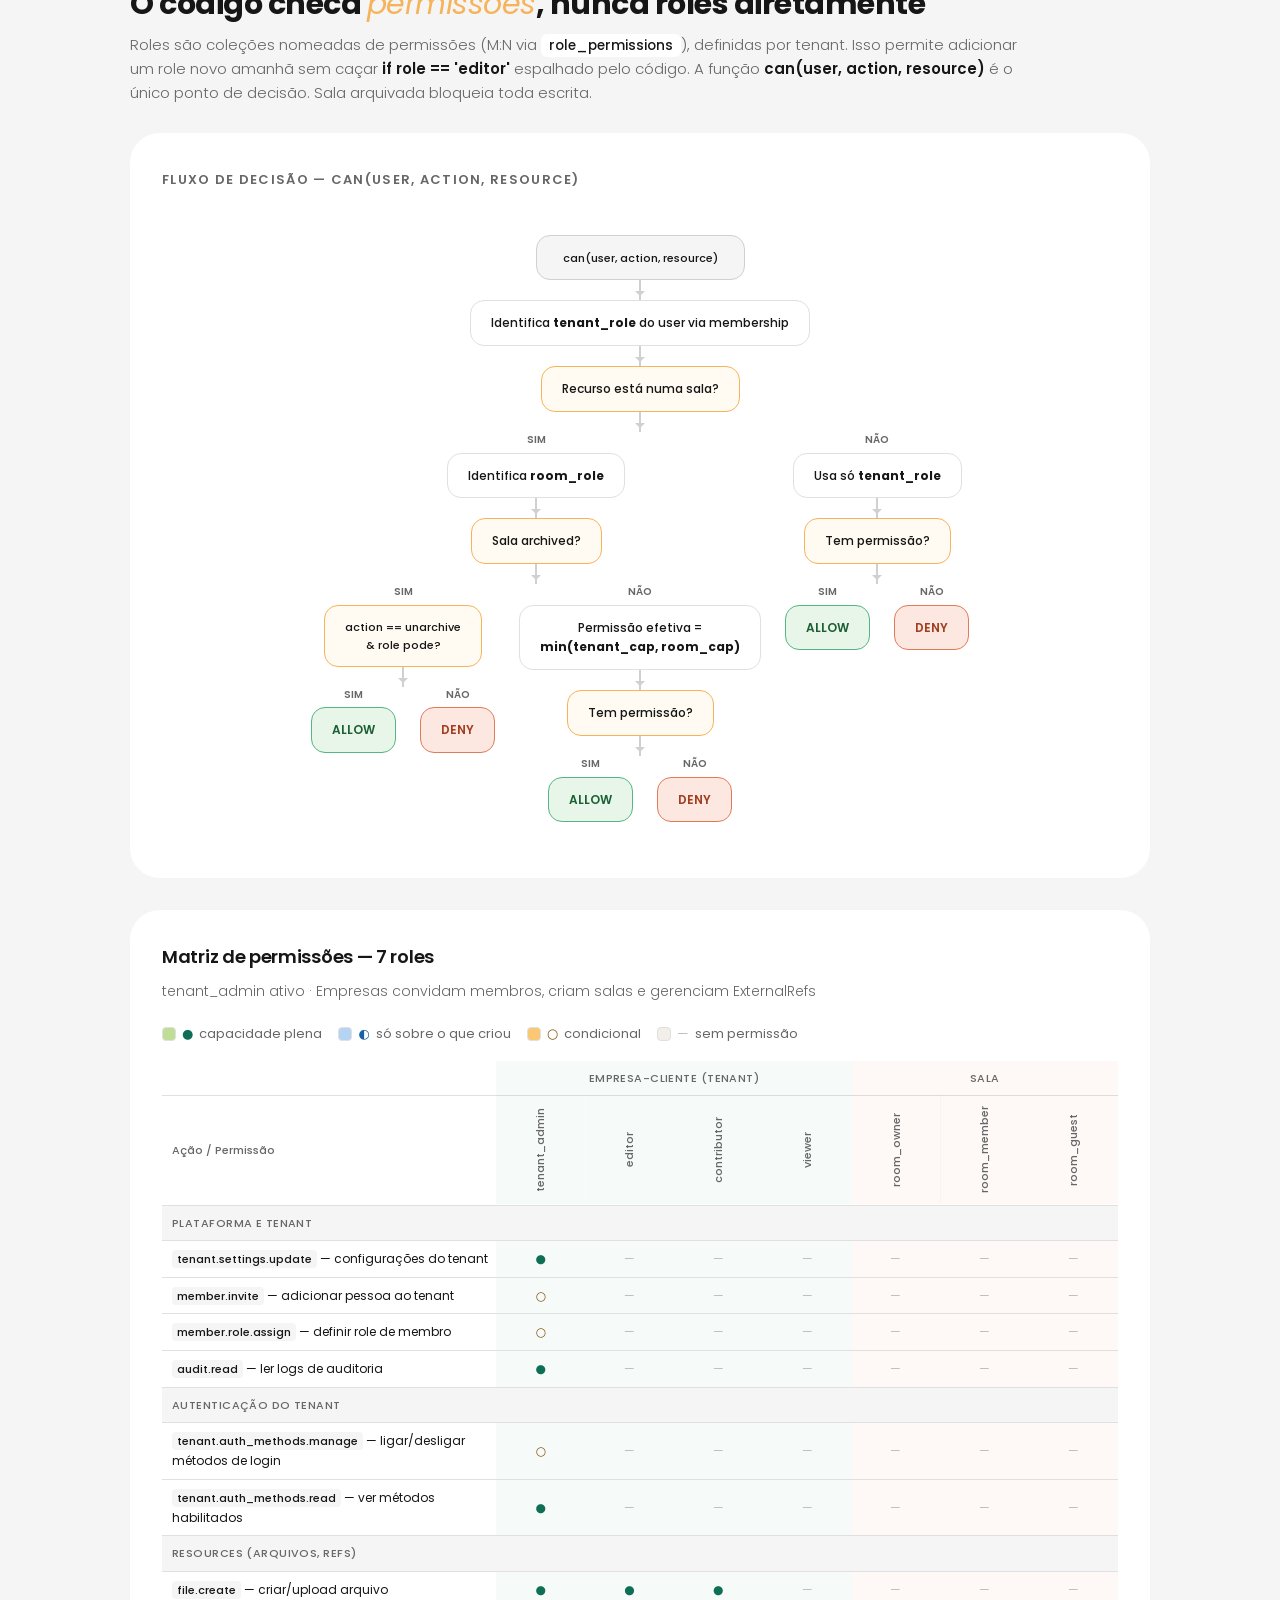
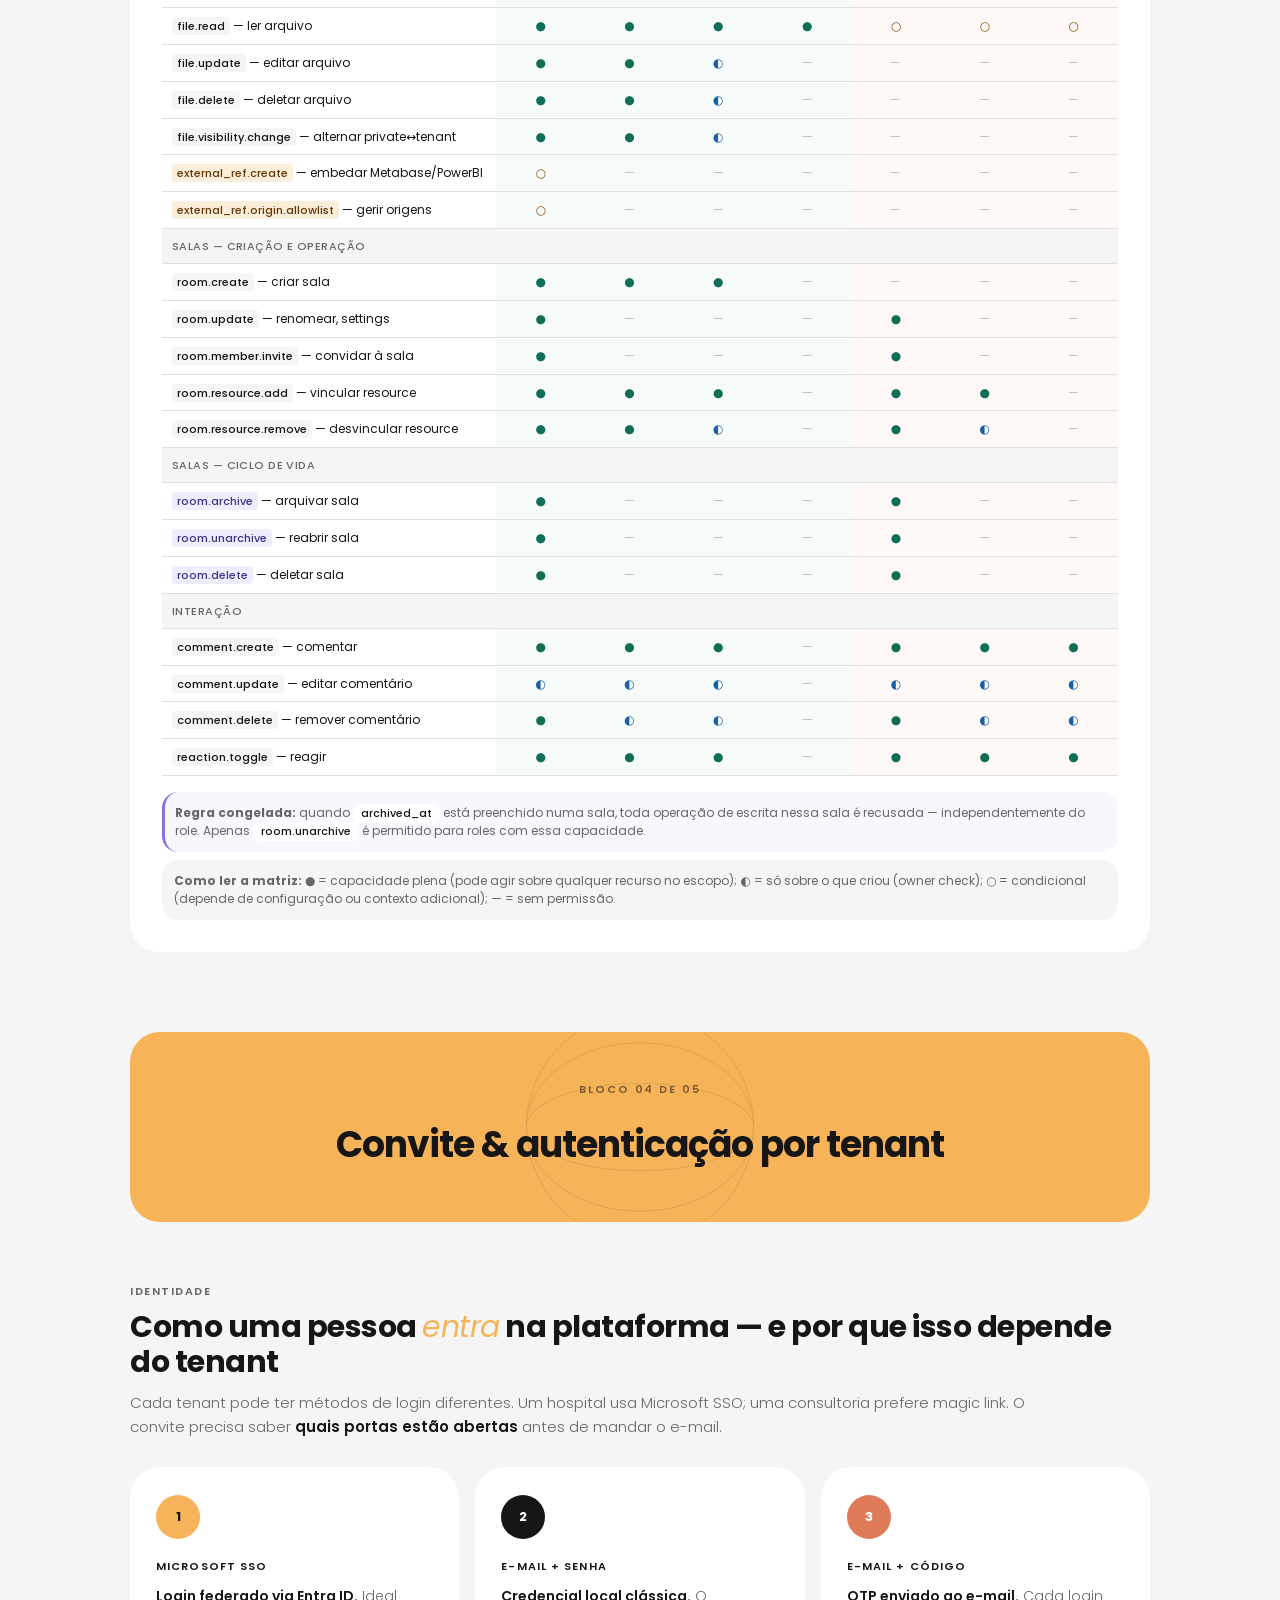
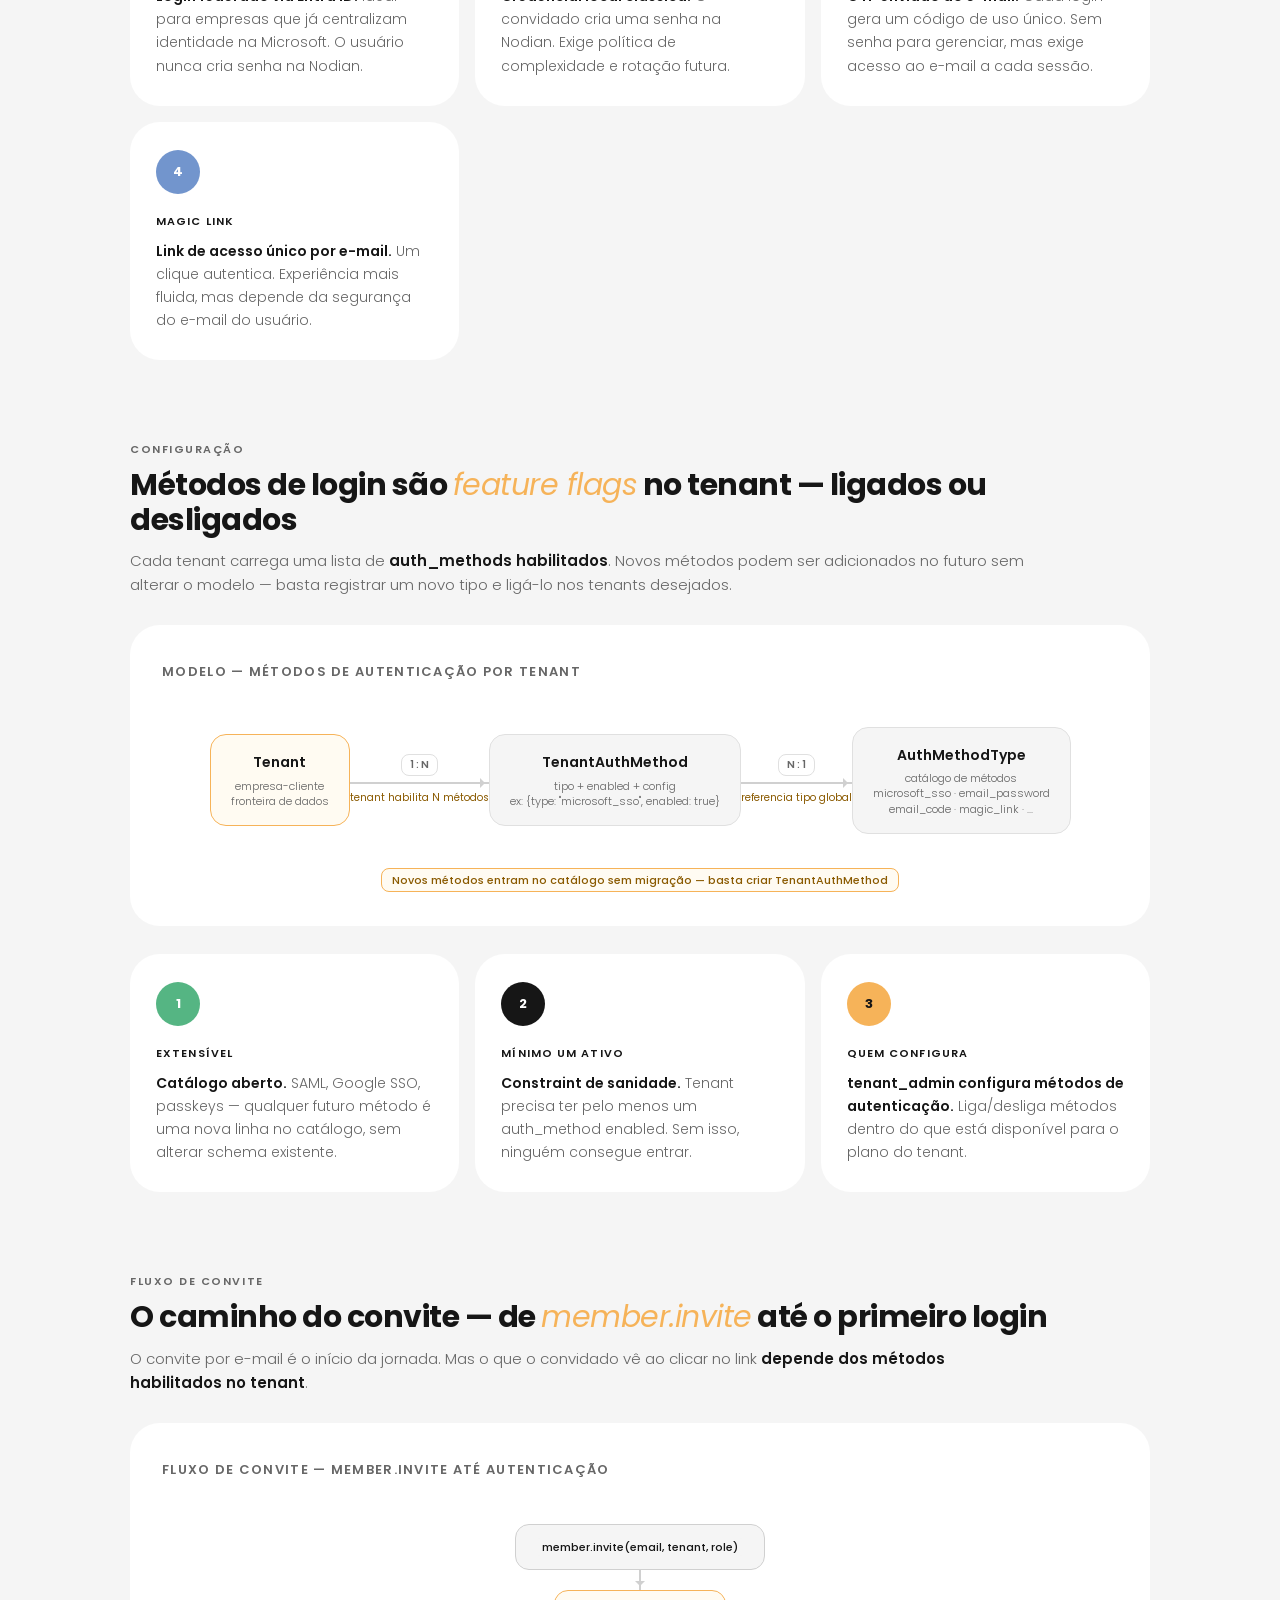
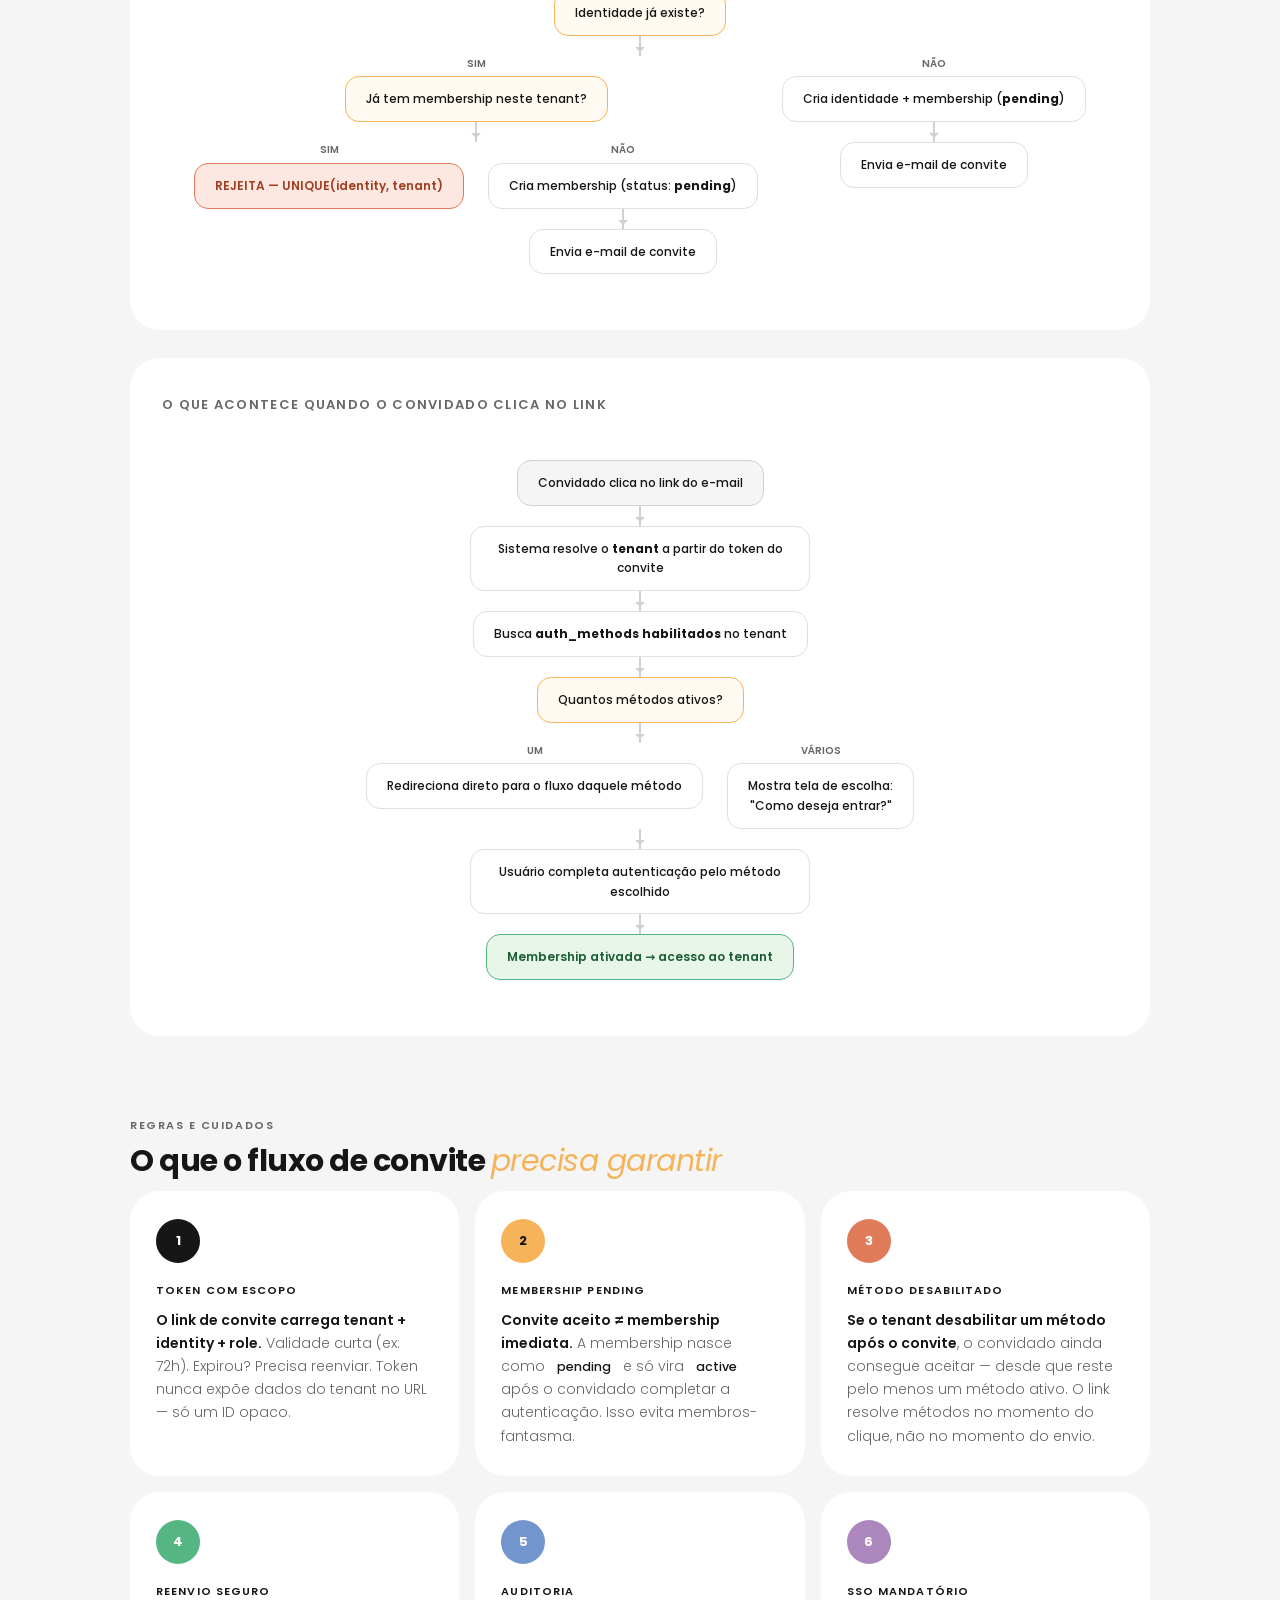
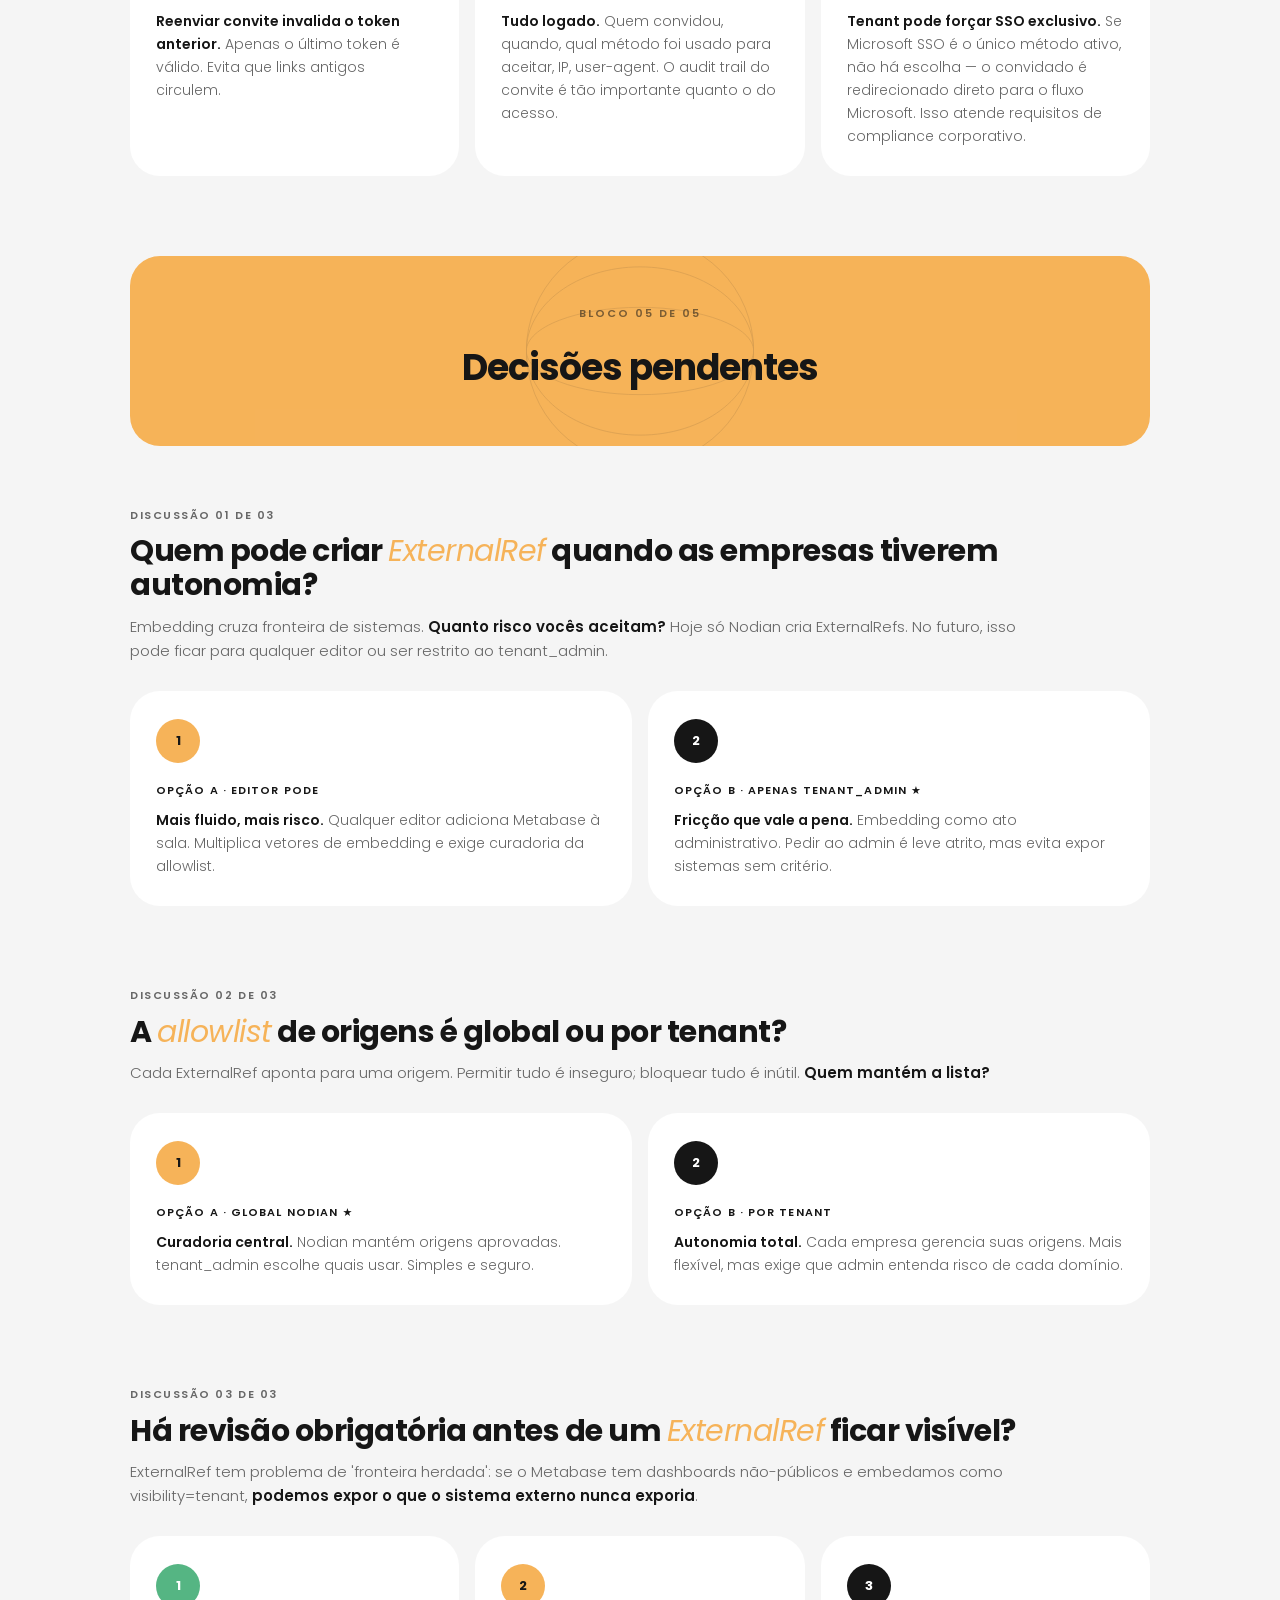
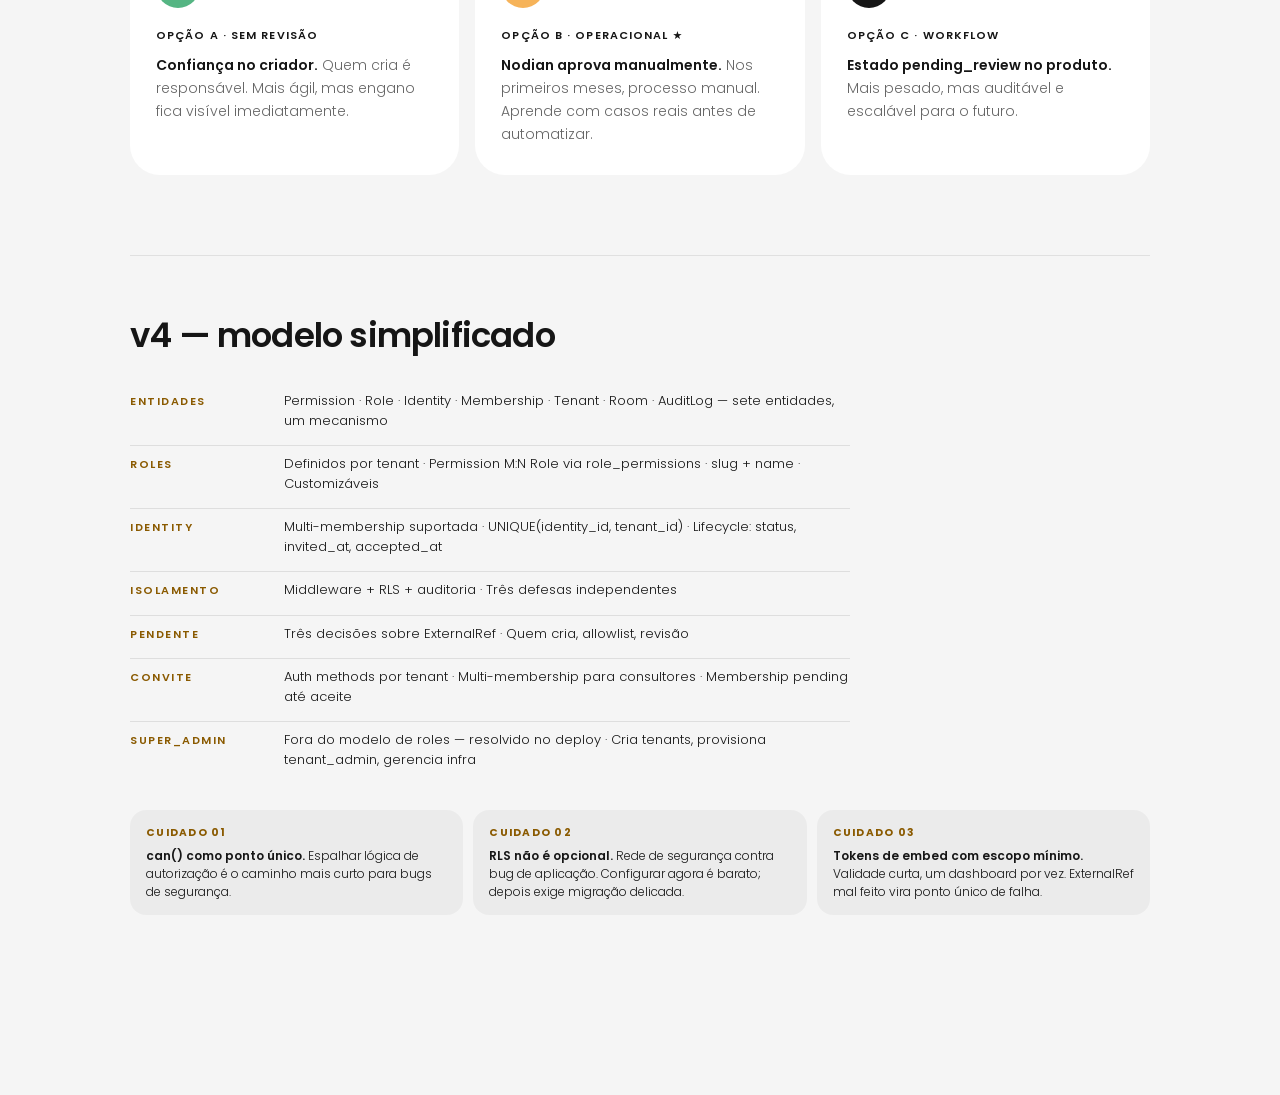
==== commit 8f1db46e: "update: sync v2 page with v4 content for GitHub Pages" ====
--- a/roles-permissions-v2.html
+++ b/roles-permissions-v2.html
@@ -3,7 +3,7 @@
 <head>
 <meta charset="utf-8"/>
 <meta name="viewport" content="width=device-width, initial-scale=1"/>
-<title>Roles & Permissões v3 — Nodian</title>
+<title>Roles & Permissões v4 — Nodian</title>
 <link rel="preconnect" href="https://fonts.googleapis.com"/>
 <link rel="preconnect" href="https://fonts.gstatic.com" crossorigin/>
 <link href="https://fonts.googleapis.com/css2?family=Poppins:ital,wght@0,300;0,400;0,500;0,600;0,700;0,900;1,400&display=swap" rel="stylesheet"/>
@@ -17,7 +17,7 @@
 
 /* Brand Corner */
 .brand-corner{position:fixed;top:22px;left:28px;z-index:50;display:flex;align-items:center;gap:10px;pointer-events:none}
-.brand-corner-logo{width:80px;height:auto;background:url("data:image/svg+xml,%3Csvg%20xmlns%3D%22http%3A%2F%2Fwww.w3.org%2F2000%2Fsvg%22%20viewBox%3D%220%200%203142.05%20603.91%22%3E%3Cpolygon%20fill%3D%22%23161616%22%20points%3D%22369.31%2065.01%20312.5%2065.01%20312.5%20443.79%2058.84%2065.01%200%2065.01%200%20538.46%2056.81%20538.46%2056.81%20159.71%20310.46%20538.46%20369.31%20538.46%20369.31%2065.01%22%2F%3E%3Cpath%20fill%3D%22%23161616%22%20d%3D%22M1458.69%2C65.01h-135.94v473.45h135.94c146.78%2C0%2C234.04-100.11%2C234.04-236.71s-87.26-236.74-234.04-236.74ZM1379.56%2C484.35V119.11h75.76c115.65%2C0%2C176.53%2C81.86%2C176.53%2C182.63s-60.88%2C182.61-176.53%2C182.61h-75.76Z%22%2F%3E%3Cpolygon%20fill%3D%22%23161616%22%20points%3D%221959.93%2065.01%201903.12%2065.01%201903.12%20538.46%201959.93%20538.46%201959.93%2065.01%22%2F%3E%3Cpath%20fill%3D%22%23161616%22%20d%3D%22M2387.4%2C65.01h-52.74l-186.01%2C473.45h60.88l49.37-127.83h204.26l49.37%2C127.83h59.54l-184.67-473.45ZM2279.88%2C356.52l81.16-210.36%2C81.16%2C210.36h-162.32Z%22%2F%3E%3Cpolygon%20fill%3D%22%23161616%22%20points%3D%223137.5%2065.01%203080.68%2065.01%203080.68%20443.79%202827.03%2065.01%202768.19%2065.01%202768.19%20538.46%202825.03%20538.46%202825.03%20159.71%203078.65%20538.46%203137.5%20538.46%203137.5%2065.01%22%2F%3E%3Cpath%20fill%3D%22%23161616%22%20d%3D%22M846.03%2C0c-166.77%2C0-301.95%2C135.19-301.95%2C301.96s135.19%2C301.96%2C301.95%2C301.96%2C301.96-135.19%2C301.96-301.96S1012.8%2C0%2C846.03%2C0ZM846.03%2C42.35c99.77%2C0%2C186.52%2C56.6%2C229.97%2C139.35-55.39-40-137.83-65.41-229.97-65.41s-174.58%2C25.41-229.97%2C65.41c43.45-82.75%2C130.2-139.35%2C229.97-139.35ZM846.03%2C331.64c109.69%2C0%2C205.6-5.82%2C257.97-14.51-4.49%2C21.23-19.96%2C51.33-66.64%2C80.04-50.45%2C31.02-118.4%2C48.11-191.34%2C48.11s-140.88-17.08-191.33-48.11c-46.68-28.7-62.15-58.81-66.64-80.04%2C52.37%2C8.69%2C148.28%2C14.51%2C257.97%2C14.51ZM588.06%2C286.78c4.49-21.23%2C19.96-51.33%2C66.64-80.04%2C50.45-31.02%2C118.4-48.11%2C191.33-48.11s140.88%2C17.08%2C191.34%2C48.11c46.68%2C28.7%2C62.15%2C58.81%2C66.64%2C80.04-52.37-8.69-148.28-14.51-257.97-14.51s-205.6%2C5.82-257.97%2C14.51ZM846.03%2C561.57c-99.77%2C0-186.52-56.6-229.97-139.35%2C55.39%2C40%2C137.83%2C65.41%2C229.97%2C65.41s174.58-25.41%2C229.97-65.41c-43.45%2C82.75-130.2%2C139.35-229.97%2C139.35Z%22%2F%3E%3C%2Fsvg%3E") no-repeat center / contain;display:block;height:20px}
+.brand-corner-logo{width:80px;height:auto;background:url("data:image/svg+xml,%3Csvg%20xmlns%3D%22http%3A%2F%2Fwww.w3.org%2F2000%2Fsvg%22%20viewBox%3D%220%200%203142.05%20603.91%22%3E%3Cpolygon%20fill%3D%22%23161616%22%20points%3D%22369.31%2065.01%20312.5%2065.01%20312.5%20443.79%2058.84%2065.01%200%2065.01%200%20538.46%2056.81%20538.46%2056.81%20159.71%20310.46%20538.46%20369.31%20538.46%20369.31%2065.01%22%2F%3E%3Cpath%20fill%3D%22%23161616%22%20d%3D%22M1458.69%2C65.01h-135.94v473.45h135.94c146.78%2C0%2C234.04-100.11%2C234.04-236.71s-87.26-236.74-234.04-236.74ZM1379.56%2C484.35V119.11h75.76c115.65%2C0%2C176.53%2C81.86%2C176.53%2C182.63s-60.88%2C182.61-176.53%2C182.61h-75.76Z%22%2F%3E%3Cpolygon%20fill%3D%22%23161616%22%20points%3D%221959.93%2065.01%201903.12%2065.01%201903.12%20538.46%201959.93%20538.46%201959.93%2065.01%22%2F%3E%3Cpath%20fill%3D%22%23161616%22%20d%3D%22M2387.4%2C65.01h-52.74l-186.01%2C473.45h60.88l49.37-127.83h204.26l49.37%2C127.83h59.54l-184.67-473.45ZM2279.88%2C356.52l81.16-210.36%2C81.16%2C210.36h-162.32Z%22%2F%3E%3Cpolygon%20fill%3D%22%23161616%22%20points%3D%223137.5%2065.01%203080.68%2065.01%203080.68%20443.79%202827.03%2065.01%202768.19%2065.01%202768.19%20538.46%202825.03%20538.46%202825.03%20159.71%203078.65%20538.46%203137.5%20538.46%203137.5%2065.01%22%2F%3E%3Cpath%20fill%3D%22%23161616%22%20d%3D%22M846.03%2C0c-166.77%2C0-301.95%2C135.19-301.95%2C301.96s135.19%2C301.96%2C301.95%2C301.96%2C301.96-135.19%2C301.96-301.96S1012.8%2C0%2C846.03%2C0ZM846.03%2C42.35c99.77%2C0%2C186.52%2C56.6%2C229.97%2C139.35-55.39-40-137.83-65.41-229.97-65.41s-174.58%2C25.41-229.97%2C65.41c43.45-82.75%2C130.2-139.35%2C229.97-139.35ZM846.03%2C331.64c109.69%2C0%2C205.6-5.82%2C257.97-14.51-4.49%2C21.23-19.96%2C51.33-66.64%2C80.04-50.45%2C31.02-118.4%2C48.11-191.34%2C48.11s-140.88-17.08-191.33-48.11c-46.68-28.7-62.15-58.81-66.64-80.04%2C52.37%2C8.69%2C148.28%2C14.51%2C257.97%2C14.51ZM588.06%2C286.78c4.49-21.23%2C19.96-51.33%2C66.64-80.04%2C50.45-31.02%2C118.4-48.11%2C191.33-48.11s140.88%2C17.08%2C191.34%2C48.11c46.68%2C28.7%2C62.15%2C58.81%2C66.64%2C80.04-52.37-8.69-148.28-14.51-257.97-14.51s-205.6%2C5.82-257.97%2C14.51ZM846.03%2C561.56c-99.77%2C0-186.52-56.6-229.97-139.35%2C55.39%2C40%2C137.83%2C65.41%2C229.97%2C65.41s174.58-25.41%2C229.97-65.41c-43.45%2C82.75-130.2%2C139.35-229.97%2C139.35Z%22%2F%3E%3C%2Fsvg%3E") no-repeat center / contain}
 
 /* Page Container */
 .page-container{max-width:1100px;margin:0 auto;padding:0 40px 120px}
@@ -206,12 +206,12 @@
 <header class="hero">
   <div class="hero-content">
     <div class="hero-eyebrow">Arquitetura · Plataforma Nodian</div>
-    <h1 class="hero-title">Roles & permissões <em>v3</em><br><em>modelo revisado pelo backend</em></h1>
-    <p class="hero-sub">Permissões M:N com roles, lifecycle na Membership, AuditLog modelado, tenant <code>_platform</code> com flag <code>type</code>, e decisões arquiteturais documentadas. Estrutura validada contra <code>django.contrib.auth</code>.</p>
+    <h1 class="hero-title">Roles & permissões <em>v4</em><br><em>modelo simplificado</em></h1>
+    <p class="hero-sub">Permissões M:N com roles, lifecycle na Membership, AuditLog modelado, roles por tenant e decisões arquiteturais documentadas.</p>
     <div class="hero-meta">
       <div class="meta-item"><div class="meta-item-lbl">Entidades</div><div class="meta-item-val">Permission · Role · Identity · Membership · Tenant · Room · AuditLog</div></div>
-      <div class="meta-item"><div class="meta-item-lbl">Princípio</div><div class="meta-item-val">Permission M:N Role · Roles por tenant · Mecanismo único</div></div>
-      <div class="meta-item"><div class="meta-item-lbl">Status</div><div class="meta-item-val">v3 — validado contra Django</div></div>
+      <div class="meta-item"><div class="meta-item-lbl">Princípio</div><div class="meta-item-val">Permission M:N Role · Roles por tenant</div></div>
+      <div class="meta-item"><div class="meta-item-lbl">Status</div><div class="meta-item-val">v4 — modelo simplificado</div></div>
     </div>
   </div>
 </header>
@@ -245,32 +245,22 @@
     </div>
     <div class="index-card">
       <div class="index-num">05</div>
-      <div class="index-name">Estado atual</div>
-      <div class="index-desc">Como opera com uma empresa</div>
-    </div>
-    <div class="index-card">
-      <div class="index-num">06</div>
-      <div class="index-name">Estado futuro</div>
-      <div class="index-desc">Como escala para N empresas</div>
-    </div>
-    <div class="index-card">
-      <div class="index-num">07</div>
       <div class="index-name">Decisões pendentes</div>
       <div class="index-desc">ExternalRef — três perguntas abertas</div>
     </div>
   </div>
 </section>
 
-<!-- ═══ BLOCK 01 — As seis entidades ═══ -->
+<!-- ═══ BLOCK 01 — As sete entidades ═══ -->
 <div class="block-divider">
-  <div class="block-divider-eyebrow">Bloco 01 de 07</div>
+  <div class="block-divider-eyebrow">Bloco 01 de 05</div>
   <div class="block-divider-title">As sete entidades</div>
 </div>
 
 <section class="block">
   <div class="block-eyebrow">Fundamentos</div>
   <h2 class="block-title">Sete entidades, um mecanismo único de autorização</h2>
-  <p class="block-lead">O modelo v3 separa <strong>Permission</strong>, <strong>Role</strong>, <strong>Identity</strong>, <strong>Membership</strong>, <strong>Tenant</strong> e <strong>Room</strong> como entidades independentes. Roles são definidos por tenant. Permissões são registros reais no banco vinculados a roles via relação <strong>M:N</strong> (tabela <code>role_permissions</code>).</p>
+  <p class="block-lead">O modelo v4 separa <strong>Permission</strong>, <strong>Role</strong>, <strong>Identity</strong>, <strong>Membership</strong>, <strong>Tenant</strong> e <strong>Room</strong> como entidades independentes. Roles são definidos por tenant. Permissões são registros reais no banco vinculados a roles via relação <strong>M:N</strong> (tabela <code>role_permissions</code>).</p>
   <div class="insight-grid">
     <div class="insight lilac">
       <div class="insight-dot">1</div>
@@ -295,7 +285,7 @@
     <div class="insight green">
       <div class="insight-dot">5</div>
       <div class="insight-label">TENANT</div>
-      <div class="insight-text"><strong>A empresa-cliente (ou <code>_platform</code>).</strong> Fronteira de isolamento dos dados. Campo <code>type</code> (<code>platform</code> | <code>client</code>) identifica o tenant especial. O tenant <code>_platform</code> é onde staff Nodian tem membership — substituindo o antigo provider_access.</div>
+      <div class="insight-text"><strong>A empresa-cliente.</strong> Fronteira de isolamento dos dados. Campo <code>type</code> para categorização.</div>
     </div>
     <div class="insight blue">
       <div class="insight-dot">6</div>
@@ -305,14 +295,15 @@
     <div class="insight coral">
       <div class="insight-dot">7</div>
       <div class="insight-label">AUDITLOG</div>
-      <div class="insight-text"><strong>Registro imutável de cada ação.</strong> Campos: <code>identity_id</code>, <code>action</code>, <code>resource_type</code>, <code>resource_id</code>, <code>tenant_id</code>, <code>timestamp</code>, <code>metadata</code>. Acessos cross-tenant de staff são especialmente rastreados.</div>
-    </div>
-  </div>
-</section>
-
-<!-- ER Diagram v3 -->
+      <div class="insight-text"><strong>Registro imutável de cada ação.</strong> Campos: <code>identity_id</code>, <code>action</code>, <code>resource_type</code>, <code>resource_id</code>, <code>tenant_id</code>, <code>timestamp</code>, <code>metadata</code>.</div>
+    </div>
+  </div>
+</section>
+
+<!-- ER Diagram v4 -->
 <div class="diagram">
-  <div class="diagram-title">Modelo de entidades v3 — validado contra django.contrib.auth</div>
+  <div class="diagram-title">Modelo de entidades v4</div>
+  <!-- Row 1: Permission → Role → Tenant → Room -->
   <div class="er-diagram" style="flex-wrap:wrap;justify-content:center;gap:8px;min-width:900px">
     <div class="er-entity" style="border-color:#ab87bd;background:rgba(171,135,189,.06)">
       <div class="er-entity-name">Permission</div>
@@ -334,7 +325,7 @@
     </div>
     <div class="er-entity" style="border-color:#55b583;background:rgba(85,181,131,.06)">
       <div class="er-entity-name">Tenant</div>
-      <div class="er-entity-desc">type: platform | client<br>fronteira de dados</div>
+      <div class="er-entity-desc">empresa-cliente<br>fronteira de dados</div>
     </div>
     <div class="er-connector">
       <div class="er-connector-label">1 : N</div>
@@ -346,7 +337,7 @@
       <div class="er-entity-desc">Espaço colaborativo<br>dentro do tenant</div>
     </div>
   </div>
-  <!-- Second row: Identity → Membership → Role/Tenant -->
+  <!-- Row 2: Identity → Membership → Role -->
   <div class="er-diagram" style="margin-top:24px;flex-wrap:wrap;justify-content:center;gap:8px;min-width:700px">
     <div class="er-entity">
       <div class="er-entity-name">Identity</div>
@@ -372,9 +363,9 @@
     </div>
   </div>
   <div style="text-align:center;margin-top:20px;font-size:12px;color:#676767;font-weight:300">
-    <span style="background:#fffbf2;border:1px solid #f6b359;border-radius:8px;padding:3px 10px;font-weight:500;font-size:11px;color:#8a5a00">Staff Nodian = membership no tenant _platform com role nodian_admin/operator/support</span>
-  </div>
-  <!-- Third row: AuditLog -->
+    <span style="background:#f5f5f5;border:1px solid #e0e0e0;border-radius:8px;padding:3px 10px;font-weight:500;font-size:11px;color:#676767">Decisão: sem permissões diretas por Identity — tudo passa por Role</span>
+  </div>
+  <!-- Row 3: AuditLog → Tenant -->
   <div class="er-diagram" style="margin-top:24px;flex-wrap:wrap;justify-content:center;gap:8px;min-width:500px">
     <div class="er-entity" style="border-color:#e07b5a;background:rgba(224,123,90,.06)">
       <div class="er-entity-name">AuditLog</div>
@@ -390,89 +381,29 @@
       <div class="er-entity-desc">(mesmo de cima)</div>
     </div>
   </div>
-  <div style="text-align:center;margin-top:16px;font-size:12px;color:#676767;font-weight:300">
-    <span style="background:#f5f5f5;border:1px solid #e0e0e0;border-radius:8px;padding:3px 10px;font-weight:500;font-size:11px;color:#676767">Decisão arquitetural: sem permissões diretas por Identity — tudo passa por Role. Alinhado com Django Groups, evita anti-pattern de user_permissions.</span>
-  </div>
 </div>
 
-<section class="block">
-  <div class="block-eyebrow">Tenant _platform</div>
-  <h2 class="block-title">Staff Nodian opera via <em>tenant _platform</em> — mecanismo único</h2>
-  <p class="block-lead">Na v2, staff usava <code>provider_access</code> (flag na Identity) para cruzar tenants. Na v3, isso foi eliminado. Staff Nodian tem <strong>membership no tenant <code>_platform</code></strong> com roles específicos. O <code>can()</code> faz fallback: se não encontra membership no tenant do recurso, checa membership no <code>_platform</code>.</p>
-  <div class="insight-grid">
-    <div class="insight amber">
-      <div class="insight-dot">1</div>
-      <div class="insight-label">MECANISMO ÚNICO</div>
-      <div class="insight-text"><strong>Tudo é membership + role.</strong> Não existem dois caminhos de autorização. Staff e clientes usam o mesmo sistema — a diferença é em qual tenant têm membership.</div>
-    </div>
-    <div class="insight black">
-      <div class="insight-dot">2</div>
-      <div class="insight-label">CROSS-TENANT</div>
-      <div class="insight-text"><strong>Membership no _platform = acesso cross-tenant.</strong> O <code>can()</code> resolve: checa membership no tenant do recurso, e se não encontra, faz fallback para o _platform. Roles do _platform definem o nível de acesso.</div>
-    </div>
-    <div class="insight green">
-      <div class="insight-dot">3</div>
-      <div class="insight-label">BADGE @ NODIAN</div>
-      <div class="insight-text"><strong>Mesma UX, mecanismo diferente.</strong> Em vez de checar <code>identity.provider_access</code>, checa <code>user tem membership no _platform?</code>. O badge continua aparecendo na UI.</div>
-    </div>
-  </div>
-
-  <!-- Diagram: _platform tenant alongside clients -->
-  <div class="diagram">
-    <div class="diagram-title">Tenant _platform: staff Nodian no mesmo mecanismo</div>
-    <div style="display:flex;align-items:center;justify-content:center;gap:12px;flex-wrap:wrap;padding:16px 0;min-width:600px">
-      <div style="display:flex;flex-direction:column;align-items:center;gap:8px">
-        <div style="background:#f5f5f5;border:1.5px solid #e0e0e0;border-radius:16px;padding:14px 18px;text-align:center">
-          <div style="font-size:13px;font-weight:600;color:#161616">Empresa A</div>
-          <div style="font-size:10px;color:#676767">tenant cliente</div>
+<!-- Scope Nesting Diagram -->
+<div class="diagram">
+  <div class="diagram-title">Hierarquia de escopos — Room nunca eleva acima do Tenant</div>
+  <div class="scope-nest">
+    <div class="scope-box scope-box--tenant">
+      <span class="scope-label scope-label--tenant">Tenant</span>
+      <div class="scope-box scope-box--room">
+        <span class="scope-label scope-label--room">Room</span>
+        <div style="font-size:11px;color:#676767;text-align:center;padding:8px 12px">
+          Permissão efetiva =<br><strong style="color:#161616">min(tenant_cap, room_cap)</strong>
         </div>
       </div>
-      <div style="display:flex;flex-direction:column;align-items:center;gap:8px">
-        <div style="background:#f5f5f5;border:1.5px solid #e0e0e0;border-radius:16px;padding:14px 18px;text-align:center">
-          <div style="font-size:13px;font-weight:600;color:#161616">Empresa B</div>
-          <div style="font-size:10px;color:#676767">tenant cliente</div>
-        </div>
-      </div>
-      <div style="display:flex;flex-direction:column;align-items:center;gap:8px">
-        <div style="background:rgba(171,135,189,.1);border:1.5px solid rgba(171,135,189,.4);border-radius:16px;padding:14px 18px;text-align:center">
-          <div style="font-size:13px;font-weight:600;color:#161616">_platform</div>
-          <div style="font-size:10px;color:#7a5f8a">tenant de operação Nodian</div>
-        </div>
-      </div>
-    </div>
-    <div style="display:flex;justify-content:center;gap:32px;flex-wrap:wrap;margin-top:12px">
-      <div style="background:rgba(171,135,189,.08);border:1px solid rgba(171,135,189,.25);border-radius:12px;padding:10px 16px;font-size:11px;color:#676767;text-align:center">
-        <strong style="color:#161616">membership no _platform</strong><br>roles: nodian_admin, operator, support<br><span style="font-size:10px;color:#7a5f8a">cross-tenant automático · auditado · badge @ Nodian</span>
-      </div>
-      <div style="background:rgba(85,181,131,.08);border:1px solid rgba(85,181,131,.25);border-radius:12px;padding:10px 16px;font-size:11px;color:#676767;text-align:center">
-        <strong style="color:#161616">membership em tenant cliente</strong><br>roles definidos pelo tenant<br><span style="font-size:10px;color:#2d7a50">editor, contributor, viewer, etc.</span>
-      </div>
-    </div>
-  </div>
-</section>
-
-<section class="block">
-  <div class="block-eyebrow">Dogfooding</div>
-  <h2 class="block-title">A Nodian também precisa de um <em>lugar seu</em> — e o _platform resolve</h2>
-  <p class="block-lead">Para dogfooding, docs internos e demos, o tenant <code>_platform</code> funciona como espaço interno. Staff tem membership real com roles reais — mesmas regras, mesmas salas, mesmos limites que qualquer tenant.</p>
-  <div class="insight-grid">
-    <div class="insight amber">
-      <div class="insight-dot">1</div>
-      <div class="insight-label">MODELO</div>
-      <div class="insight-text"><strong>_platform como tenant.</strong> Mesmas regras, mesmas salas, mesmos roles. Staff opera como editor, admin, etc. dentro do _platform — e tem acesso cross-tenant por consequência do role.</div>
-    </div>
-    <div class="insight black">
-      <div class="insight-dot">2</div>
-      <div class="insight-label">SIMPLICIDADE</div>
-      <div class="insight-text"><strong>Um mecanismo para tudo.</strong> Não existe mais provider_access como campo especial na Identity. Tudo passa por membership + role + permission.</div>
-    </div>
-  </div>
-</section>
+    </div>
+    <div class="scope-rule">Room soma acesso contextual, nunca promove poder</div>
+  </div>
+</div>
 
 <section class="block">
   <div class="block-eyebrow">Multi-membership</div>
   <h2 class="block-title">Identidade pode pertencer a <em>múltiplos tenants</em> — com regras de negócio</h2>
-  <p class="block-lead">Na v2, cada identidade-cliente podia ter no máximo uma membership. Na v3, a constraint de banco é <code>UNIQUE(identity_id, tenant_id)</code> — uma pessoa não pode ter duas memberships <strong>no mesmo tenant</strong>, mas pode em tenants diferentes. A restrição single-tenant vira <strong>regra de negócio</strong>.</p>
+  <p class="block-lead">A constraint de banco é <code>UNIQUE(identity_id, tenant_id)</code> — uma pessoa não pode ter duas memberships <strong>no mesmo tenant</strong>, mas pode em tenants diferentes. A restrição single-tenant vira <strong>regra de negócio</strong>.</p>
   <div class="insight-grid">
     <div class="insight black">
       <div class="insight-dot">1</div>
@@ -484,67 +415,19 @@
       <div class="insight-label">CONSULTORES</div>
       <div class="insight-text"><strong>Multi-tenant quando faz sentido.</strong> Consultores que atuam em duas empresas podem ter memberships em ambas — com roles diferentes em cada uma (ex: editor na Empresa A, viewer na Empresa B).</div>
     </div>
-    <div class="insight green">
+    <div class="insight coral">
       <div class="insight-dot">3</div>
-      <div class="insight-label">UX FLAT</div>
-      <div class="insight-text"><strong>Sem tenant selector.</strong> O usuário entra e vê todas as salas que tem acesso, de todos os tenants. O sistema agrupa internamente por tenant, mas a experiência é flat.</div>
-    </div>
-    <div class="insight coral">
-      <div class="insight-dot">4</div>
       <div class="insight-label">TRANSFERÊNCIA</div>
       <div class="insight-text"><strong>Desativa, não deleta.</strong> Se uma pessoa sai de uma empresa, membership antiga é desativada (preserva auditoria) e nova pode ser criada no tenant destino.</div>
     </div>
   </div>
 </section>
 
-<!-- Scope Nesting Diagram -->
-<div class="diagram">
-  <div class="diagram-title">Hierarquia de escopos — Room nunca eleva acima do Tenant</div>
-  <div class="scope-nest">
-    <div class="scope-box scope-box--platform">
-      <span class="scope-label scope-label--platform">_platform</span>
-      <div class="scope-box scope-box--tenant">
-        <span class="scope-label scope-label--tenant">Tenant</span>
-        <div class="scope-box scope-box--room">
-          <span class="scope-label scope-label--room">Room</span>
-          <div style="font-size:11px;color:#676767;text-align:center;padding:8px 12px">
-            Permissão efetiva =<br><strong style="color:#161616">min(tenant_cap, room_cap)</strong>
-          </div>
-        </div>
-      </div>
-    </div>
-    <div class="scope-rule">Room soma acesso contextual, nunca promove poder</div>
-  </div>
-</div>
-
 <!-- ═══ BLOCK 02 — Roles por tenant ═══ -->
 <div class="block-divider">
-  <div class="block-divider-eyebrow">Bloco 02 de 07</div>
+  <div class="block-divider-eyebrow">Bloco 02 de 05</div>
   <div class="block-divider-title">Roles por tenant</div>
 </div>
-
-<section class="block">
-  <div class="block-eyebrow">Tenant _platform</div>
-  <h2 class="block-title">Três roles de operação — no tenant <em>_platform</em></h2>
-  <p class="block-lead">Os roles de staff Nodian não são mais "globais" — são roles do tenant <code>_platform</code>. Cada um com permissões específicas registradas na tabela Permission. O <code>can()</code> faz fallback para o _platform quando não encontra membership no tenant do recurso.</p>
-  <div class="insight-grid">
-    <div class="insight black">
-      <div class="insight-dot">1</div>
-      <div class="insight-label">NODIAN_ADMIN</div>
-      <div class="insight-text"><strong>Opera a plataforma.</strong> Cria tenants, configura billing, gerencia integrações globais. Role do _platform com permissões máximas. Role mais raro.</div>
-    </div>
-    <div class="insight amber">
-      <div class="insight-dot">2</div>
-      <div class="insight-label">NODIAN_OPERATOR</div>
-      <div class="insight-text"><strong>O dia-a-dia.</strong> Trabalha dentro dos tenants criando conteúdo, convidando membros, contribuindo. Cross-tenant automático via fallback do _platform.</div>
-    </div>
-    <div class="insight blue">
-      <div class="insight-dot">3</div>
-      <div class="insight-label">NODIAN_SUPPORT</div>
-      <div class="insight-text"><strong>Read-only nos tenants.</strong> Investiga problemas, audita logs, consulta dados — sem risco de alteração. Permissões de leitura apenas.</div>
-    </div>
-  </div>
-</section>
 
 <section class="block">
   <div class="block-eyebrow">Tenants-cliente</div>
@@ -554,7 +437,7 @@
     <div class="insight amber">
       <div class="insight-dot">1</div>
       <div class="insight-label">TENANT_ADMIN</div>
-      <div class="insight-text"><strong>Gerencia a empresa.</strong> Convida membros, define roles, configura integrações. Dormente hoje — ativado quando empresas tiverem autonomia.</div>
+      <div class="insight-text"><strong>Gerencia a empresa.</strong> Convida membros, define roles, configura integrações, gerencia métodos de autenticação.</div>
     </div>
     <div class="insight green">
       <div class="insight-dot">2</div>
@@ -570,6 +453,29 @@
       <div class="insight-dot">4</div>
       <div class="insight-label">VIEWER</div>
       <div class="insight-text"><strong>Só lê.</strong> Não cria, não edita, não comenta fora de salas. Stakeholders e auditores ocasionais.</div>
+    </div>
+  </div>
+</section>
+
+<section class="block">
+  <div class="block-eyebrow">Operação da plataforma</div>
+  <h2 class="block-title">O <em>super_admin</em> não é um role do produto — é do deploy</h2>
+  <p class="block-lead">Criar tenants, provisionar infraestrutura, gerenciar billing — tudo isso fica <strong>fora do modelo de roles do produto</strong>. O <code>super_admin</code> é um papel de operação resolvido no deploy (CLI, painel interno, scripts de provisionamento). Não aparece na matriz, não passa pelo <code>can()</code>, não é um registro na tabela Role.</p>
+  <div class="insight-grid">
+    <div class="insight black">
+      <div class="insight-dot">1</div>
+      <div class="insight-label">SEPARAÇÃO CLARA</div>
+      <div class="insight-text"><strong>Produto ≠ infraestrutura.</strong> O produto resolve autorização de quem usa a plataforma. O deploy resolve quem cria e opera a plataforma. São domínios diferentes com ferramentas diferentes.</div>
+    </div>
+    <div class="insight amber">
+      <div class="insight-dot">2</div>
+      <div class="insight-label">RESPONSABILIDADES</div>
+      <div class="insight-text"><strong>O que o super_admin faz no deploy:</strong> cria tenants, define planos, configura integrações globais, provisiona o primeiro tenant_admin de cada empresa. Nada disso é feature do produto.</div>
+    </div>
+    <div class="insight green">
+      <div class="insight-dot">3</div>
+      <div class="insight-label">SEGURANÇA</div>
+      <div class="insight-text"><strong>Superfície de ataque mínima.</strong> super_admin nunca é exposto via API pública. Acesso via ferramentas internas com autenticação própria (SSH, painel admin, CI/CD).</div>
     </div>
   </div>
 </section>
@@ -599,14 +505,14 @@
 
 <!-- ═══ BLOCK 03 — A matriz ═══ -->
 <div class="block-divider">
-  <div class="block-divider-eyebrow">Bloco 03 de 07</div>
+  <div class="block-divider-eyebrow">Bloco 03 de 05</div>
   <div class="block-divider-title">A matriz de permissões</div>
 </div>
 
 <section class="block">
   <div class="block-eyebrow">Princípio da matriz</div>
   <h2 class="block-title">O código checa <em>permissões</em>, nunca roles diretamente</h2>
-  <p class="block-lead">Roles são coleções nomeadas de permissões (M:N via <code>role_permissions</code>), definidas por tenant. Isso permite adicionar um role novo amanhã sem caçar <strong>if role == 'editor'</strong> espalhado pelo código. A função <strong>can(user, action, resource)</strong> é o único ponto de decisão. Para staff, o <code>can()</code> faz fallback para membership no tenant <code>_platform</code>. Sala arquivada bloqueia toda escrita.</p>
+  <p class="block-lead">Roles são coleções nomeadas de permissões (M:N via <code>role_permissions</code>), definidas por tenant. Isso permite adicionar um role novo amanhã sem caçar <strong>if role == 'editor'</strong> espalhado pelo código. A função <strong>can(user, action, resource)</strong> é o único ponto de decisão. Sala arquivada bloqueia toda escrita.</p>
 
   <!-- Flowchart can() -->
   <div class="diagram" style="margin-top:28px">
@@ -680,11 +586,184 @@
       </div>
     </div>
   </div>
+
+  <!-- Single Matrix -->
+  <div class="matrix-section">
+    <h3>Matriz de permissões — 7 roles</h3>
+    <p class="matrix-sub">tenant_admin ativo · Empresas convidam membros, criam salas e gerenciam ExternalRefs</p>
+
+    <div class="legend">
+      <div class="legend-item"><span class="dot" style="background: #C0DD97;"></span><span class="cell-full">●</span> capacidade plena</div>
+      <div class="legend-item"><span class="dot" style="background: #B5D4F4;"></span><span class="cell-own">◐</span> só sobre o que criou</div>
+      <div class="legend-item"><span class="dot" style="background: #FAC775;"></span><span class="cell-cond">○</span> condicional</div>
+      <div class="legend-item"><span class="dot" style="background: #F1EFE8;"></span><span class="cell-no">—</span> sem permissão</div>
+    </div>
+    <table class="matrix">
+      <colgroup>
+        <col style="width: 35%;">
+        <col style="width: 9.3%;"><col style="width: 9.3%;"><col style="width: 9.3%;"><col style="width: 9.3%;">
+        <col style="width: 9.3%;"><col style="width: 9.3%;"><col style="width: 9.3%;">
+      </colgroup>
+      <thead>
+        <tr>
+          <td></td>
+          <td colspan="4" class="col-group-head col-tenant">Empresa-cliente (tenant)</td>
+          <td colspan="3" class="col-group-head col-room">Sala</td>
+        </tr>
+        <tr>
+          <th style="text-align: left; padding-left: 10px;">Ação / Permissão</th>
+          <th class="role-head col-tenant">tenant_admin</th>
+          <th class="role-head col-tenant">editor</th>
+          <th class="role-head col-tenant">contributor</th>
+          <th class="role-head col-tenant">viewer</th>
+          <th class="role-head col-room">room_owner</th>
+          <th class="role-head col-room">room_member</th>
+          <th class="role-head col-room">room_guest</th>
+        </tr>
+      </thead>
+      <tbody>
+        <tr class="section-row"><td colspan="8">Plataforma e tenant</td></tr>
+        <tr>
+          <td class="action"><code>tenant.settings.update</code> — configurações do tenant</td>
+          <td class="cell-full col-tenant">●</td><td class="cell-no col-tenant">—</td><td class="cell-no col-tenant">—</td><td class="cell-no col-tenant">—</td>
+          <td class="cell-no col-room">—</td><td class="cell-no col-room">—</td><td class="cell-no col-room">—</td>
+        </tr>
+        <tr>
+          <td class="action"><code>member.invite</code> — adicionar pessoa ao tenant</td>
+          <td class="cell-cond col-tenant">○</td><td class="cell-no col-tenant">—</td><td class="cell-no col-tenant">—</td><td class="cell-no col-tenant">—</td>
+          <td class="cell-no col-room">—</td><td class="cell-no col-room">—</td><td class="cell-no col-room">—</td>
+        </tr>
+        <tr>
+          <td class="action"><code>member.role.assign</code> — definir role de membro</td>
+          <td class="cell-cond col-tenant">○</td><td class="cell-no col-tenant">—</td><td class="cell-no col-tenant">—</td><td class="cell-no col-tenant">—</td>
+          <td class="cell-no col-room">—</td><td class="cell-no col-room">—</td><td class="cell-no col-room">—</td>
+        </tr>
+        <tr>
+          <td class="action"><code>audit.read</code> — ler logs de auditoria</td>
+          <td class="cell-full col-tenant">●</td><td class="cell-no col-tenant">—</td><td class="cell-no col-tenant">—</td><td class="cell-no col-tenant">—</td>
+          <td class="cell-no col-room">—</td><td class="cell-no col-room">—</td><td class="cell-no col-room">—</td>
+        </tr>
+        <tr class="section-row"><td colspan="8">Autenticação do tenant</td></tr>
+        <tr>
+          <td class="action"><code>tenant.auth_methods.manage</code> — ligar/desligar métodos de login</td>
+          <td class="cell-cond col-tenant">○</td><td class="cell-no col-tenant">—</td><td class="cell-no col-tenant">—</td><td class="cell-no col-tenant">—</td>
+          <td class="cell-no col-room">—</td><td class="cell-no col-room">—</td><td class="cell-no col-room">—</td>
+        </tr>
+        <tr>
+          <td class="action"><code>tenant.auth_methods.read</code> — ver métodos habilitados</td>
+          <td class="cell-full col-tenant">●</td><td class="cell-no col-tenant">—</td><td class="cell-no col-tenant">—</td><td class="cell-no col-tenant">—</td>
+          <td class="cell-no col-room">—</td><td class="cell-no col-room">—</td><td class="cell-no col-room">—</td>
+        </tr>
+        <tr class="section-row"><td colspan="8">Resources (arquivos, refs)</td></tr>
+        <tr>
+          <td class="action"><code>file.create</code> — criar/upload arquivo</td>
+          <td class="cell-full col-tenant">●</td><td class="cell-full col-tenant">●</td><td class="cell-full col-tenant">●</td><td class="cell-no col-tenant">—</td>
+          <td class="cell-no col-room">—</td><td class="cell-no col-room">—</td><td class="cell-no col-room">—</td>
+        </tr>
+        <tr>
+          <td class="action"><code>file.read</code> — ler arquivo</td>
+          <td class="cell-full col-tenant">●</td><td class="cell-full col-tenant">●</td><td class="cell-full col-tenant">●</td><td class="cell-full col-tenant">●</td>
+          <td class="cell-cond col-room">○</td><td class="cell-cond col-room">○</td><td class="cell-cond col-room">○</td>
+        </tr>
+        <tr>
+          <td class="action"><code>file.update</code> — editar arquivo</td>
+          <td class="cell-full col-tenant">●</td><td class="cell-full col-tenant">●</td><td class="cell-own col-tenant">◐</td><td class="cell-no col-tenant">—</td>
+          <td class="cell-no col-room">—</td><td class="cell-no col-room">—</td><td class="cell-no col-room">—</td>
+        </tr>
+        <tr>
+          <td class="action"><code>file.delete</code> — deletar arquivo</td>
+          <td class="cell-full col-tenant">●</td><td class="cell-full col-tenant">●</td><td class="cell-own col-tenant">◐</td><td class="cell-no col-tenant">—</td>
+          <td class="cell-no col-room">—</td><td class="cell-no col-room">—</td><td class="cell-no col-room">—</td>
+        </tr>
+        <tr>
+          <td class="action"><code>file.visibility.change</code> — alternar private↔tenant</td>
+          <td class="cell-full col-tenant">●</td><td class="cell-full col-tenant">●</td><td class="cell-own col-tenant">◐</td><td class="cell-no col-tenant">—</td>
+          <td class="cell-no col-room">—</td><td class="cell-no col-room">—</td><td class="cell-no col-room">—</td>
+        </tr>
+        <tr class="pending">
+          <td class="action"><code>external_ref.create</code> — embedar Metabase/PowerBI</td>
+          <td class="cell-cond col-tenant">○</td><td class="cell-no col-tenant">—</td><td class="cell-no col-tenant">—</td><td class="cell-no col-tenant">—</td>
+          <td class="cell-no col-room">—</td><td class="cell-no col-room">—</td><td class="cell-no col-room">—</td>
+        </tr>
+        <tr class="pending">
+          <td class="action"><code>external_ref.origin.allowlist</code> — gerir origens</td>
+          <td class="cell-cond col-tenant">○</td><td class="cell-no col-tenant">—</td><td class="cell-no col-tenant">—</td><td class="cell-no col-tenant">—</td>
+          <td class="cell-no col-room">—</td><td class="cell-no col-room">—</td><td class="cell-no col-room">—</td>
+        </tr>
+        <tr class="section-row"><td colspan="8">Salas — criação e operação</td></tr>
+        <tr>
+          <td class="action"><code>room.create</code> — criar sala</td>
+          <td class="cell-full col-tenant">●</td><td class="cell-full col-tenant">●</td><td class="cell-full col-tenant">●</td><td class="cell-no col-tenant">—</td>
+          <td class="cell-no col-room">—</td><td class="cell-no col-room">—</td><td class="cell-no col-room">—</td>
+        </tr>
+        <tr>
+          <td class="action"><code>room.update</code> — renomear, settings</td>
+          <td class="cell-full col-tenant">●</td><td class="cell-no col-tenant">—</td><td class="cell-no col-tenant">—</td><td class="cell-no col-tenant">—</td>
+          <td class="cell-full col-room">●</td><td class="cell-no col-room">—</td><td class="cell-no col-room">—</td>
+        </tr>
+        <tr>
+          <td class="action"><code>room.member.invite</code> — convidar à sala</td>
+          <td class="cell-full col-tenant">●</td><td class="cell-no col-tenant">—</td><td class="cell-no col-tenant">—</td><td class="cell-no col-tenant">—</td>
+          <td class="cell-full col-room">●</td><td class="cell-no col-room">—</td><td class="cell-no col-room">—</td>
+        </tr>
+        <tr>
+          <td class="action"><code>room.resource.add</code> — vincular resource</td>
+          <td class="cell-full col-tenant">●</td><td class="cell-full col-tenant">●</td><td class="cell-full col-tenant">●</td><td class="cell-no col-tenant">—</td>
+          <td class="cell-full col-room">●</td><td class="cell-full col-room">●</td><td class="cell-no col-room">—</td>
+        </tr>
+        <tr>
+          <td class="action"><code>room.resource.remove</code> — desvincular resource</td>
+          <td class="cell-full col-tenant">●</td><td class="cell-full col-tenant">●</td><td class="cell-own col-tenant">◐</td><td class="cell-no col-tenant">—</td>
+          <td class="cell-full col-room">●</td><td class="cell-own col-room">◐</td><td class="cell-no col-room">—</td>
+        </tr>
+        <tr class="section-row"><td colspan="8">Salas — ciclo de vida</td></tr>
+        <tr class="lifecycle">
+          <td class="action"><code>room.archive</code> — arquivar sala</td>
+          <td class="cell-full col-tenant">●</td><td class="cell-no col-tenant">—</td><td class="cell-no col-tenant">—</td><td class="cell-no col-tenant">—</td>
+          <td class="cell-full col-room">●</td><td class="cell-no col-room">—</td><td class="cell-no col-room">—</td>
+        </tr>
+        <tr class="lifecycle">
+          <td class="action"><code>room.unarchive</code> — reabrir sala</td>
+          <td class="cell-full col-tenant">●</td><td class="cell-no col-tenant">—</td><td class="cell-no col-tenant">—</td><td class="cell-no col-tenant">—</td>
+          <td class="cell-full col-room">●</td><td class="cell-no col-room">—</td><td class="cell-no col-room">—</td>
+        </tr>
+        <tr class="lifecycle">
+          <td class="action"><code>room.delete</code> — deletar sala</td>
+          <td class="cell-full col-tenant">●</td><td class="cell-no col-tenant">—</td><td class="cell-no col-tenant">—</td><td class="cell-no col-tenant">—</td>
+          <td class="cell-full col-room">●</td><td class="cell-no col-room">—</td><td class="cell-no col-room">—</td>
+        </tr>
+        <tr class="section-row"><td colspan="8">Interação</td></tr>
+        <tr>
+          <td class="action"><code>comment.create</code> — comentar</td>
+          <td class="cell-full col-tenant">●</td><td class="cell-full col-tenant">●</td><td class="cell-full col-tenant">●</td><td class="cell-no col-tenant">—</td>
+          <td class="cell-full col-room">●</td><td class="cell-full col-room">●</td><td class="cell-full col-room">●</td>
+        </tr>
+        <tr>
+          <td class="action"><code>comment.update</code> — editar comentário</td>
+          <td class="cell-own col-tenant">◐</td><td class="cell-own col-tenant">◐</td><td class="cell-own col-tenant">◐</td><td class="cell-no col-tenant">—</td>
+          <td class="cell-own col-room">◐</td><td class="cell-own col-room">◐</td><td class="cell-own col-room">◐</td>
+        </tr>
+        <tr>
+          <td class="action"><code>comment.delete</code> — remover comentário</td>
+          <td class="cell-full col-tenant">●</td><td class="cell-own col-tenant">◐</td><td class="cell-own col-tenant">◐</td><td class="cell-no col-tenant">—</td>
+          <td class="cell-full col-room">●</td><td class="cell-own col-room">◐</td><td class="cell-own col-room">◐</td>
+        </tr>
+        <tr>
+          <td class="action"><code>reaction.toggle</code> — reagir</td>
+          <td class="cell-full col-tenant">●</td><td class="cell-full col-tenant">●</td><td class="cell-full col-tenant">●</td><td class="cell-no col-tenant">—</td>
+          <td class="cell-full col-room">●</td><td class="cell-full col-room">●</td><td class="cell-full col-room">●</td>
+        </tr>
+      </tbody>
+    </table>
+
+    <div class="matrix-note frozen-rule"><strong>Regra congelada:</strong> quando <code>archived_at</code> está preenchido numa sala, toda operação de escrita nessa sala é recusada — independentemente do role. Apenas <code>room.unarchive</code> é permitido para roles com essa capacidade.</div>
+    <div class="matrix-note"><strong>Como ler a matriz:</strong> ● = capacidade plena (pode agir sobre qualquer recurso no escopo); ◐ = só sobre o que criou (owner check); ○ = condicional (depende de configuração ou contexto adicional); — = sem permissão.</div>
+  </div>
 </section>
 
 <!-- ═══ BLOCK 04 — Convite & Autenticação ═══ -->
 <div class="block-divider">
-  <div class="block-divider-eyebrow">Bloco 04 de 07</div>
+  <div class="block-divider-eyebrow">Bloco 04 de 05</div>
   <div class="block-divider-title">Convite & autenticação por tenant</div>
 </div>
 
@@ -767,7 +846,7 @@
     <div class="insight amber">
       <div class="insight-dot">3</div>
       <div class="insight-label">QUEM CONFIGURA</div>
-      <div class="insight-text"><strong>Hoje: nodian_admin / nodian_operator.</strong> Futuro: tenant_admin poderá ligar/desligar métodos dentro do que Nodian disponibilizar para seu plano.</div>
+      <div class="insight-text"><strong>tenant_admin configura métodos de autenticação.</strong> Liga/desliga métodos dentro do que está disponível para o plano do tenant.</div>
     </div>
   </div>
 </section>
@@ -879,558 +958,9 @@
   </div>
 </section>
 
-<!-- ═══ BLOCK 05 — Estado atual ═══ -->
+<!-- ═══ BLOCK 05 — Decisões pendentes ═══ -->
 <div class="block-divider">
-  <div class="block-divider-eyebrow">Bloco 05 de 07</div>
-  <div class="block-divider-title">Estado atual</div>
-</div>
-
-<section class="block">
-  <div class="block-eyebrow">Modelo centralizado</div>
-  <h2 class="block-title">Hoje a Nodian é a única produtora — e isso cabe no modelo sem ajustes</h2>
-  <p class="block-lead">Tudo funciona no estado atual sem over-engineering. O tenant existe mesmo que vazio; <strong>tenant_admin existe mas fica desligado</strong>; staff Nodian opera via membership no tenant <code>_platform</code> com badge '@ Nodian' na UI.</p>
-  <div class="insight-grid">
-    <div class="insight amber">
-      <div class="insight-dot">1</div>
-      <div class="insight-label">USUÁRIOS</div>
-      <div class="insight-text"><strong>Clientes entram como viewer.</strong> Nodian cria identidades e dá membership viewer no tenant da empresa.</div>
-    </div>
-    <div class="insight black">
-      <div class="insight-dot">2</div>
-      <div class="insight-label">CONTEÚDO</div>
-      <div class="insight-text"><strong>Staff via _platform.</strong> nodian_operator (role no _platform) entra nos tenants via fallback do can() e cria arquivos, salas, external refs.</div>
-    </div>
-    <div class="insight green">
-      <div class="insight-dot">3</div>
-      <div class="insight-label">TENANT_ADMIN</div>
-      <div class="insight-text"><strong>Existe no schema, ninguém tem.</strong> Ativado quando empresas ganharem autonomia.</div>
-    </div>
-    <div class="insight blue">
-      <div class="insight-dot">4</div>
-      <div class="insight-label">ISOLAMENTO</div>
-      <div class="insight-text"><strong>Já funciona.</strong> Cada cliente só vê seu tenant. Staff cruza via _platform com auditoria.</div>
-    </div>
-  </div>
-</section>
-
-<!-- MATRIX COMPARATIVA com toggle -->
-<section class="block">
-  <div class="block-eyebrow">Comparação · Matriz de permissões</div>
-  <h2 class="block-title">Hoje vs. amanhã — <em>mesma matriz, diferente intensidade</em></h2>
-  <p class="block-lead">Arraste o divisor para comparar os dois cenários. A coluna <strong>tenant_admin</strong> é o que muda.</p>
-
-  <!-- Diff Summary Card -->
-  <div class="diff-summary">
-    <div class="diff-summary-header">Dimensão</div>
-    <div class="diff-summary-header">Atual (1 empresa)</div>
-    <div class="diff-summary-header">Futuro (N empresas)</div>
-    <div class="diff-cell">Quem convida membros</div>
-    <div class="diff-cell diff-cell--dormant">Só Nodian (_platform operator)</div>
-    <div class="diff-cell">tenant_admin da empresa</div>
-    <div class="diff-cell">tenant_admin</div>
-    <div class="diff-cell diff-cell--dormant">Dormente — ninguém tem</div>
-    <div class="diff-cell">Ativo — 1–2 por empresa</div>
-    <div class="diff-cell">Quem cria salas</div>
-    <div class="diff-cell diff-cell--dormant">nodian_operator</div>
-    <div class="diff-cell">editor+ do tenant</div>
-    <div class="diff-cell">ExternalRef</div>
-    <div class="diff-cell diff-cell--dormant">Só Nodian cria</div>
-    <div class="diff-cell">tenant_admin (condicional)</div>
-    <div class="diff-cell">Código de permissão</div>
-    <div class="diff-cell">Mesmo — can()</div>
-    <div class="diff-cell">Mesmo — can()</div>
-  </div>
-
-  <div class="compare-container" id="compareContainer">
-    <span class="compare-label compare-label--before">Atual</span>
-    <span class="compare-label compare-label--after">Futuro</span>
-
-    <!-- BEFORE layer (estado atual) -->
-    <div class="compare-layer">
-      <h3 style="font-size:18px;font-weight:600;margin-bottom:8px;letter-spacing:-0.3px">Estado atual — uma empresa</h3>
-      <p class="matrix-sub" style="font-size:14px;font-weight:300;color:#676767;margin-bottom:20px">tenant_admin dormente · Nodian centraliza gestão de membros e configurações</p>
-
-      <div class="legend">
-        <div class="legend-item"><span class="dot" style="background: #C0DD97;"></span><span class="cell-full">●</span> capacidade plena</div>
-        <div class="legend-item"><span class="dot" style="background: #B5D4F4;"></span><span class="cell-own">◐</span> só sobre o que criou</div>
-        <div class="legend-item"><span class="dot" style="background: #FAC775;"></span><span class="cell-cond">○</span> condicional</div>
-        <div class="legend-item"><span class="dot" style="background: #F1EFE8;"></span><span class="cell-no">—</span> sem permissão</div>
-      </div>
-      <table class="matrix">
-        <colgroup>
-          <col style="width: 32%;">
-          <col style="width: 7%;"><col style="width: 7%;"><col style="width: 7%;">
-          <col style="width: 7%;"><col style="width: 7%;"><col style="width: 7%;"><col style="width: 7%;">
-          <col style="width: 7%;"><col style="width: 6%;"><col style="width: 6%;">
-        </colgroup>
-        <thead>
-          <tr>
-            <td></td>
-            <td colspan="3" class="col-group-head col-nodian">Nodian (_platform)</td>
-            <td colspan="4" class="col-group-head col-tenant">Empresa-cliente (tenant)</td>
-            <td colspan="3" class="col-group-head col-room">Sala</td>
-          </tr>
-          <tr>
-            <th style="text-align: left; padding-left: 10px;">Ação / Permissão</th>
-            <th class="role-head col-nodian">nodian_admin</th>
-            <th class="role-head col-nodian">nodian_operator</th>
-            <th class="role-head col-nodian">nodian_support</th>
-            <th class="role-head col-tenant dormant">tenant_admin (dormente)</th>
-            <th class="role-head col-tenant">editor</th>
-            <th class="role-head col-tenant">contributor</th>
-            <th class="role-head col-tenant">viewer</th>
-            <th class="role-head col-room">room_owner</th>
-            <th class="role-head col-room">room_member</th>
-            <th class="role-head col-room">room_guest</th>
-          </tr>
-        </thead>
-        <tbody>
-          <tr class="section-row"><td colspan="11">Plataforma e tenant</td></tr>
-          <tr>
-            <td class="action"><code>tenant.create</code> — criar nova empresa-cliente</td>
-            <td class="cell-full">●</td><td class="cell-no">—</td><td class="cell-no">—</td>
-            <td class="cell-no dormant">—</td><td class="cell-no">—</td><td class="cell-no">—</td><td class="cell-no">—</td>
-            <td class="cell-no">—</td><td class="cell-no">—</td><td class="cell-no">—</td>
-          </tr>
-          <tr>
-            <td class="action"><code>tenant.settings.update</code> — configurações do tenant</td>
-            <td class="cell-full">●</td><td class="cell-full">●</td><td class="cell-no">—</td>
-            <td class="cell-no dormant">—</td><td class="cell-no">—</td><td class="cell-no">—</td><td class="cell-no">—</td>
-            <td class="cell-no">—</td><td class="cell-no">—</td><td class="cell-no">—</td>
-          </tr>
-          <tr>
-            <td class="action"><code>member.invite</code> — adicionar pessoa ao tenant</td>
-            <td class="cell-full">●</td><td class="cell-full">●</td><td class="cell-no">—</td>
-            <td class="cell-no dormant">—</td><td class="cell-no">—</td><td class="cell-no">—</td><td class="cell-no">—</td>
-            <td class="cell-no">—</td><td class="cell-no">—</td><td class="cell-no">—</td>
-          </tr>
-          <tr>
-            <td class="action"><code>member.role.assign</code> — definir role de membro</td>
-            <td class="cell-full">●</td><td class="cell-full">●</td><td class="cell-no">—</td>
-            <td class="cell-no dormant">—</td><td class="cell-no">—</td><td class="cell-no">—</td><td class="cell-no">—</td>
-             <td class="cell-no">—</td><td class="cell-no">—</td><td class="cell-no">—</td>
-           </tr>
-          <tr>
-            <td class="action"><code>audit.read</code> — ler logs de auditoria</td>
-            <td class="cell-full">●</td><td class="cell-full">●</td><td class="cell-full">●</td>
-            <td class="cell-no dormant">—</td><td class="cell-no">—</td><td class="cell-no">—</td><td class="cell-no">—</td>
-            <td class="cell-no">—</td><td class="cell-no">—</td><td class="cell-no">—</td>
-          </tr>
-          <tr class="section-row"><td colspan="11">Autenticação do tenant</td></tr>
-          <tr>
-            <td class="action"><code>tenant.auth_methods.manage</code> — ligar/desligar métodos de login</td>
-            <td class="cell-full">●</td><td class="cell-full">●</td><td class="cell-no">—</td>
-            <td class="cell-no dormant">—</td><td class="cell-no">—</td><td class="cell-no">—</td><td class="cell-no">—</td>
-            <td class="cell-no">—</td><td class="cell-no">—</td><td class="cell-no">—</td>
-          </tr>
-          <tr>
-            <td class="action"><code>tenant.auth_methods.read</code> — ver métodos habilitados</td>
-            <td class="cell-full">●</td><td class="cell-full">●</td><td class="cell-full">●</td>
-            <td class="cell-no dormant">—</td><td class="cell-no">—</td><td class="cell-no">—</td><td class="cell-no">—</td>
-            <td class="cell-no">—</td><td class="cell-no">—</td><td class="cell-no">—</td>
-          </tr>
-          <tr class="section-row"><td colspan="11">Resources (arquivos, refs)</td></tr>
-          <tr>
-            <td class="action"><code>file.create</code> — criar/upload arquivo</td>
-            <td class="cell-full">●</td><td class="cell-full">●</td><td class="cell-no">—</td>
-            <td class="cell-full dormant">●</td><td class="cell-full">●</td><td class="cell-full">●</td><td class="cell-no">—</td>
-            <td class="cell-no">—</td><td class="cell-no">—</td><td class="cell-no">—</td>
-          </tr>
-          <tr>
-            <td class="action"><code>file.read</code> — ler arquivo</td>
-            <td class="cell-full">●</td><td class="cell-full">●</td><td class="cell-full">●</td>
-            <td class="cell-full dormant">●</td><td class="cell-full">●</td><td class="cell-full">●</td><td class="cell-full">●</td>
-            <td class="cell-cond">○</td><td class="cell-cond">○</td><td class="cell-cond">○</td>
-          </tr>
-          <tr>
-            <td class="action"><code>file.update</code> — editar arquivo</td>
-            <td class="cell-full">●</td><td class="cell-full">●</td><td class="cell-no">—</td>
-            <td class="cell-full dormant">●</td><td class="cell-full">●</td><td class="cell-own">◐</td><td class="cell-no">—</td>
-            <td class="cell-no">—</td><td class="cell-no">—</td><td class="cell-no">—</td>
-          </tr>
-          <tr>
-            <td class="action"><code>file.delete</code> — deletar arquivo</td>
-            <td class="cell-full">●</td><td class="cell-full">●</td><td class="cell-no">—</td>
-            <td class="cell-full dormant">●</td><td class="cell-full">●</td><td class="cell-own">◐</td><td class="cell-no">—</td>
-            <td class="cell-no">—</td><td class="cell-no">—</td><td class="cell-no">—</td>
-          </tr>
-          <tr>
-            <td class="action"><code>file.visibility.change</code> — alternar private↔tenant</td>
-            <td class="cell-full">●</td><td class="cell-full">●</td><td class="cell-no">—</td>
-            <td class="cell-full dormant">●</td><td class="cell-full">●</td><td class="cell-own">◐</td><td class="cell-no">—</td>
-            <td class="cell-no">—</td><td class="cell-no">—</td><td class="cell-no">—</td>
-          </tr>
-          <tr class="pending">
-            <td class="action"><code>external_ref.create</code> — embedar Metabase/PowerBI</td>
-            <td class="cell-full">●</td><td class="cell-full">●</td><td class="cell-no">—</td>
-            <td class="cell-cond dormant">○</td><td class="cell-no">—</td><td class="cell-no">—</td><td class="cell-no">—</td>
-            <td class="cell-no">—</td><td class="cell-no">—</td><td class="cell-no">—</td>
-          </tr>
-          <tr class="pending">
-            <td class="action"><code>external_ref.origin.allowlist</code> — gerir origens</td>
-            <td class="cell-full">●</td><td class="cell-full">●</td><td class="cell-no">—</td>
-            <td class="cell-cond dormant">○</td><td class="cell-no">—</td><td class="cell-no">—</td><td class="cell-no">—</td>
-            <td class="cell-no">—</td><td class="cell-no">—</td><td class="cell-no">—</td>
-          </tr>
-          <tr class="section-row"><td colspan="11">Salas — criação e operação</td></tr>
-          <tr>
-            <td class="action"><code>room.create</code> — criar sala</td>
-            <td class="cell-full">●</td><td class="cell-full">●</td><td class="cell-no">—</td>
-            <td class="cell-full dormant">●</td><td class="cell-full">●</td><td class="cell-full">●</td><td class="cell-no">—</td>
-            <td class="cell-no">—</td><td class="cell-no">—</td><td class="cell-no">—</td>
-          </tr>
-          <tr>
-            <td class="action"><code>room.update</code> — renomear, settings</td>
-            <td class="cell-full">●</td><td class="cell-full">●</td><td class="cell-no">—</td>
-            <td class="cell-full dormant">●</td><td class="cell-no">—</td><td class="cell-no">—</td><td class="cell-no">—</td>
-            <td class="cell-full">●</td><td class="cell-no">—</td><td class="cell-no">—</td>
-          </tr>
-          <tr>
-            <td class="action"><code>room.member.invite</code> — convidar à sala</td>
-            <td class="cell-full">●</td><td class="cell-full">●</td><td class="cell-no">—</td>
-            <td class="cell-full dormant">●</td><td class="cell-no">—</td><td class="cell-no">—</td><td class="cell-no">—</td>
-            <td class="cell-full">●</td><td class="cell-no">—</td><td class="cell-no">—</td>
-          </tr>
-          <tr>
-            <td class="action"><code>room.resource.add</code> — vincular resource</td>
-            <td class="cell-full">●</td><td class="cell-full">●</td><td class="cell-no">—</td>
-            <td class="cell-full dormant">●</td><td class="cell-full">●</td><td class="cell-full">●</td><td class="cell-no">—</td>
-            <td class="cell-full">●</td><td class="cell-full">●</td><td class="cell-no">—</td>
-          </tr>
-          <tr>
-            <td class="action"><code>room.resource.remove</code> — desvincular resource</td>
-            <td class="cell-full">●</td><td class="cell-full">●</td><td class="cell-no">—</td>
-            <td class="cell-full dormant">●</td><td class="cell-full">●</td><td class="cell-own">◐</td><td class="cell-no">—</td>
-            <td class="cell-full">●</td><td class="cell-own">◐</td><td class="cell-no">—</td>
-          </tr>
-          <tr class="section-row"><td colspan="11">Salas — ciclo de vida</td></tr>
-          <tr class="lifecycle">
-            <td class="action"><code>room.archive</code> — arquivar sala</td>
-            <td class="cell-full">●</td><td class="cell-full">●</td><td class="cell-no">—</td>
-            <td class="cell-full dormant">●</td><td class="cell-no">—</td><td class="cell-no">—</td><td class="cell-no">—</td>
-            <td class="cell-full">●</td><td class="cell-no">—</td><td class="cell-no">—</td>
-          </tr>
-          <tr class="lifecycle">
-            <td class="action"><code>room.unarchive</code> — reabrir sala</td>
-            <td class="cell-full">●</td><td class="cell-full">●</td><td class="cell-no">—</td>
-            <td class="cell-full dormant">●</td><td class="cell-no">—</td><td class="cell-no">—</td><td class="cell-no">—</td>
-            <td class="cell-full">●</td><td class="cell-no">—</td><td class="cell-no">—</td>
-          </tr>
-          <tr class="lifecycle">
-            <td class="action"><code>room.delete</code> — deletar sala</td>
-            <td class="cell-full">●</td><td class="cell-full">●</td><td class="cell-no">—</td>
-            <td class="cell-full dormant">●</td><td class="cell-no">—</td><td class="cell-no">—</td><td class="cell-no">—</td>
-            <td class="cell-full">●</td><td class="cell-no">—</td><td class="cell-no">—</td>
-          </tr>
-          <tr class="section-row"><td colspan="11">Interação</td></tr>
-          <tr>
-            <td class="action"><code>comment.create</code> — comentar</td>
-            <td class="cell-full">●</td><td class="cell-full">●</td><td class="cell-no">—</td>
-            <td class="cell-full dormant">●</td><td class="cell-full">●</td><td class="cell-full">●</td><td class="cell-no">—</td>
-            <td class="cell-full">●</td><td class="cell-full">●</td><td class="cell-full">●</td>
-          </tr>
-          <tr>
-            <td class="action"><code>comment.update</code> — editar comentário</td>
-            <td class="cell-own">◐</td><td class="cell-own">◐</td><td class="cell-no">—</td>
-            <td class="cell-own dormant">◐</td><td class="cell-own">◐</td><td class="cell-own">◐</td><td class="cell-no">—</td>
-            <td class="cell-own">◐</td><td class="cell-own">◐</td><td class="cell-own">◐</td>
-          </tr>
-          <tr>
-            <td class="action"><code>comment.delete</code> — remover comentário</td>
-            <td class="cell-full">●</td><td class="cell-full">●</td><td class="cell-no">—</td>
-            <td class="cell-full dormant">●</td><td class="cell-own">◐</td><td class="cell-own">◐</td><td class="cell-no">—</td>
-            <td class="cell-full">●</td><td class="cell-own">◐</td><td class="cell-own">◐</td>
-          </tr>
-          <tr>
-            <td class="action"><code>reaction.toggle</code> — reagir</td>
-            <td class="cell-full">●</td><td class="cell-full">●</td><td class="cell-no">—</td>
-            <td class="cell-full dormant">●</td><td class="cell-full">●</td><td class="cell-full">●</td><td class="cell-no">—</td>
-            <td class="cell-full">●</td><td class="cell-full">●</td><td class="cell-full">●</td>
-          </tr>
-        </tbody>
-      </table>
-
-      <div class="matrix-note frozen-rule"><strong>Regra congelada:</strong> quando <code>archived_at</code> está preenchido numa sala, toda operação de escrita nessa sala é recusada — independentemente do role. Apenas <code>room.unarchive</code> é permitido para roles com essa capacidade.</div>
-      <div class="matrix-note"><strong>Como ler a matriz:</strong> ● = capacidade plena (pode agir sobre qualquer recurso no escopo); ◐ = só sobre o que criou (owner check); ○ = condicional (depende de configuração ou contexto adicional); — = sem permissão.</div>
-      <div class="matrix-note"><strong>Nota:</strong> No estado atual, <code>tenant_admin</code> existe no schema mas nenhuma pessoa tem esse role atribuído. <code>member.invite</code> e <code>member.role.assign</code> são operados exclusivamente pela Nodian via membership no tenant <code>_platform</code>.</div>
-    </div><!-- /compare-layer (before) -->
-
-    <!-- AFTER layer (estado futuro) — overlaid -->
-    <div class="compare-layer--after" id="compareAfter">
-      <div class="compare-layer">
-        <h3 style="font-size:18px;font-weight:600;margin-bottom:8px;letter-spacing:-0.3px">Estado futuro — N empresas</h3>
-        <p class="matrix-sub" style="font-size:14px;font-weight:300;color:#676767;margin-bottom:20px">tenant_admin ativo · Empresas convidam membros, criam salas e gerenciam ExternalRefs</p>
-
-      <div class="legend">
-        <div class="legend-item"><span class="dot" style="background: #C0DD97;"></span><span class="cell-full">●</span> capacidade plena</div>
-        <div class="legend-item"><span class="dot" style="background: #B5D4F4;"></span><span class="cell-own">◐</span> só sobre o que criou</div>
-        <div class="legend-item"><span class="dot" style="background: #FAC775;"></span><span class="cell-cond">○</span> condicional</div>
-        <div class="legend-item"><span class="dot" style="background: #F1EFE8;"></span><span class="cell-no">—</span> sem permissão</div>
-      </div>
-      <table class="matrix">
-        <colgroup>
-          <col style="width: 32%;">
-          <col style="width: 7%;"><col style="width: 7%;"><col style="width: 7%;">
-          <col style="width: 7%;"><col style="width: 7%;"><col style="width: 7%;"><col style="width: 7%;">
-          <col style="width: 7%;"><col style="width: 6%;"><col style="width: 6%;">
-        </colgroup>
-        <thead>
-          <tr>
-            <td></td>
-            <td colspan="3" class="col-group-head col-nodian">Nodian (_platform)</td>
-            <td colspan="4" class="col-group-head col-tenant">Empresa-cliente (tenant)</td>
-            <td colspan="3" class="col-group-head col-room">Sala</td>
-          </tr>
-          <tr>
-            <th style="text-align: left; padding-left: 10px;">Ação / Permissão</th>
-            <th class="role-head col-nodian">nodian_admin</th>
-            <th class="role-head col-nodian">nodian_operator</th>
-            <th class="role-head col-nodian">nodian_support</th>
-            <th class="role-head col-tenant">tenant_admin</th>
-            <th class="role-head col-tenant">editor</th>
-            <th class="role-head col-tenant">contributor</th>
-            <th class="role-head col-tenant">viewer</th>
-            <th class="role-head col-room">room_owner</th>
-            <th class="role-head col-room">room_member</th>
-            <th class="role-head col-room">room_guest</th>
-          </tr>
-        </thead>
-        <tbody>
-          <tr class="section-row"><td colspan="11">Plataforma e tenant</td></tr>
-          <tr>
-            <td class="action"><code>tenant.create</code> — criar nova empresa-cliente</td>
-            <td class="cell-full">●</td><td class="cell-no">—</td><td class="cell-no">—</td>
-            <td class="cell-no">—</td><td class="cell-no">—</td><td class="cell-no">—</td><td class="cell-no">—</td>
-            <td class="cell-no">—</td><td class="cell-no">—</td><td class="cell-no">—</td>
-          </tr>
-          <tr>
-            <td class="action"><code>tenant.settings.update</code> — configurações do tenant</td>
-            <td class="cell-full">●</td><td class="cell-full">●</td><td class="cell-no">—</td>
-            <td class="cell-full">●</td><td class="cell-no">—</td><td class="cell-no">—</td><td class="cell-no">—</td>
-            <td class="cell-no">—</td><td class="cell-no">—</td><td class="cell-no">—</td>
-          </tr>
-          <tr>
-            <td class="action"><code>member.invite</code> — adicionar pessoa ao tenant</td>
-            <td class="cell-full">●</td><td class="cell-full">●</td><td class="cell-no">—</td>
-            <td class="cell-cond">○</td><td class="cell-no">—</td><td class="cell-no">—</td><td class="cell-no">—</td>
-            <td class="cell-no">—</td><td class="cell-no">—</td><td class="cell-no">—</td>
-          </tr>
-          <tr>
-            <td class="action"><code>member.role.assign</code> — definir role de membro</td>
-            <td class="cell-full">●</td><td class="cell-full">●</td><td class="cell-no">—</td>
-            <td class="cell-cond">○</td><td class="cell-no">—</td><td class="cell-no">—</td><td class="cell-no">—</td>
-            <td class="cell-no">—</td><td class="cell-no">—</td><td class="cell-no">—</td>
-          </tr>
-          <tr>
-            <td class="action"><code>audit.read</code> — ler logs de auditoria</td>
-            <td class="cell-full">●</td><td class="cell-full">●</td><td class="cell-full">●</td>
-            <td class="cell-full">●</td><td class="cell-no">—</td><td class="cell-no">—</td><td class="cell-no">—</td>
-            <td class="cell-no">—</td><td class="cell-no">—</td><td class="cell-no">—</td>
-          </tr>
-          <tr class="section-row"><td colspan="11">Autenticação do tenant</td></tr>
-          <tr>
-            <td class="action"><code>tenant.auth_methods.manage</code> — ligar/desligar métodos de login</td>
-            <td class="cell-full">●</td><td class="cell-full">●</td><td class="cell-no">—</td>
-            <td class="cell-cond">○</td><td class="cell-no">—</td><td class="cell-no">—</td><td class="cell-no">—</td>
-            <td class="cell-no">—</td><td class="cell-no">—</td><td class="cell-no">—</td>
-          </tr>
-          <tr>
-            <td class="action"><code>tenant.auth_methods.read</code> — ver métodos habilitados</td>
-            <td class="cell-full">●</td><td class="cell-full">●</td><td class="cell-full">●</td>
-            <td class="cell-full">●</td><td class="cell-no">—</td><td class="cell-no">—</td><td class="cell-no">—</td>
-            <td class="cell-no">—</td><td class="cell-no">—</td><td class="cell-no">—</td>
-          </tr>
-          <tr class="section-row"><td colspan="11">Resources (arquivos, refs)</td></tr>
-          <tr>
-            <td class="action"><code>file.create</code> — criar/upload arquivo</td>
-            <td class="cell-full">●</td><td class="cell-full">●</td><td class="cell-no">—</td>
-            <td class="cell-full">●</td><td class="cell-full">●</td><td class="cell-full">●</td><td class="cell-no">—</td>
-            <td class="cell-no">—</td><td class="cell-no">—</td><td class="cell-no">—</td>
-          </tr>
-          <tr>
-            <td class="action"><code>file.read</code> — ler arquivo</td>
-            <td class="cell-full">●</td><td class="cell-full">●</td><td class="cell-full">●</td>
-            <td class="cell-full">●</td><td class="cell-full">●</td><td class="cell-full">●</td><td class="cell-full">●</td>
-            <td class="cell-cond">○</td><td class="cell-cond">○</td><td class="cell-cond">○</td>
-          </tr>
-          <tr>
-            <td class="action"><code>file.update</code> — editar arquivo</td>
-            <td class="cell-full">●</td><td class="cell-full">●</td><td class="cell-no">—</td>
-            <td class="cell-full">●</td><td class="cell-full">●</td><td class="cell-own">◐</td><td class="cell-no">—</td>
-            <td class="cell-no">—</td><td class="cell-no">—</td><td class="cell-no">—</td>
-          </tr>
-          <tr>
-            <td class="action"><code>file.delete</code> — deletar arquivo</td>
-            <td class="cell-full">●</td><td class="cell-full">●</td><td class="cell-no">—</td>
-            <td class="cell-full">●</td><td class="cell-full">●</td><td class="cell-own">◐</td><td class="cell-no">—</td>
-            <td class="cell-no">—</td><td class="cell-no">—</td><td class="cell-no">—</td>
-          </tr>
-          <tr>
-            <td class="action"><code>file.visibility.change</code> — alternar private↔tenant</td>
-            <td class="cell-full">●</td><td class="cell-full">●</td><td class="cell-no">—</td>
-            <td class="cell-full">●</td><td class="cell-full">●</td><td class="cell-own">◐</td><td class="cell-no">—</td>
-            <td class="cell-no">—</td><td class="cell-no">—</td><td class="cell-no">—</td>
-          </tr>
-          <tr class="pending">
-            <td class="action"><code>external_ref.create</code> — embedar Metabase/PowerBI</td>
-            <td class="cell-full">●</td><td class="cell-full">●</td><td class="cell-no">—</td>
-            <td class="cell-cond">○</td><td class="cell-no">—</td><td class="cell-no">—</td><td class="cell-no">—</td>
-            <td class="cell-no">—</td><td class="cell-no">—</td><td class="cell-no">—</td>
-          </tr>
-          <tr class="pending">
-            <td class="action"><code>external_ref.origin.allowlist</code> — gerir origens</td>
-            <td class="cell-full">●</td><td class="cell-full">●</td><td class="cell-no">—</td>
-            <td class="cell-cond">○</td><td class="cell-no">—</td><td class="cell-no">—</td><td class="cell-no">—</td>
-            <td class="cell-no">—</td><td class="cell-no">—</td><td class="cell-no">—</td>
-          </tr>
-          <tr class="section-row"><td colspan="11">Salas — criação e operação</td></tr>
-          <tr>
-            <td class="action"><code>room.create</code> — criar sala</td>
-            <td class="cell-full">●</td><td class="cell-full">●</td><td class="cell-no">—</td>
-            <td class="cell-full">●</td><td class="cell-full">●</td><td class="cell-full">●</td><td class="cell-no">—</td>
-            <td class="cell-no">—</td><td class="cell-no">—</td><td class="cell-no">—</td>
-          </tr>
-          <tr>
-            <td class="action"><code>room.update</code> — renomear, settings</td>
-            <td class="cell-full">●</td><td class="cell-full">●</td><td class="cell-no">—</td>
-            <td class="cell-full">●</td><td class="cell-no">—</td><td class="cell-no">—</td><td class="cell-no">—</td>
-            <td class="cell-full">●</td><td class="cell-no">—</td><td class="cell-no">—</td>
-          </tr>
-          <tr>
-            <td class="action"><code>room.member.invite</code> — convidar à sala</td>
-            <td class="cell-full">●</td><td class="cell-full">●</td><td class="cell-no">—</td>
-            <td class="cell-full">●</td><td class="cell-no">—</td><td class="cell-no">—</td><td class="cell-no">—</td>
-            <td class="cell-full">●</td><td class="cell-no">—</td><td class="cell-no">—</td>
-          </tr>
-          <tr>
-            <td class="action"><code>room.resource.add</code> — vincular resource</td>
-            <td class="cell-full">●</td><td class="cell-full">●</td><td class="cell-no">—</td>
-            <td class="cell-full">●</td><td class="cell-full">●</td><td class="cell-full">●</td><td class="cell-no">—</td>
-            <td class="cell-full">●</td><td class="cell-full">●</td><td class="cell-no">—</td>
-          </tr>
-          <tr>
-            <td class="action"><code>room.resource.remove</code> — desvincular resource</td>
-            <td class="cell-full">●</td><td class="cell-full">●</td><td class="cell-no">—</td>
-            <td class="cell-full">●</td><td class="cell-full">●</td><td class="cell-own">◐</td><td class="cell-no">—</td>
-            <td class="cell-full">●</td><td class="cell-own">◐</td><td class="cell-no">—</td>
-          </tr>
-          <tr class="section-row"><td colspan="11">Salas — ciclo de vida</td></tr>
-          <tr class="lifecycle">
-            <td class="action"><code>room.archive</code> — arquivar sala</td>
-            <td class="cell-full">●</td><td class="cell-full">●</td><td class="cell-no">—</td>
-            <td class="cell-full">●</td><td class="cell-no">—</td><td class="cell-no">—</td><td class="cell-no">—</td>
-            <td class="cell-full">●</td><td class="cell-no">—</td><td class="cell-no">—</td>
-          </tr>
-          <tr class="lifecycle">
-            <td class="action"><code>room.unarchive</code> — reabrir sala</td>
-            <td class="cell-full">●</td><td class="cell-full">●</td><td class="cell-no">—</td>
-            <td class="cell-full">●</td><td class="cell-no">—</td><td class="cell-no">—</td><td class="cell-no">—</td>
-            <td class="cell-full">●</td><td class="cell-no">—</td><td class="cell-no">—</td>
-          </tr>
-          <tr class="lifecycle">
-            <td class="action"><code>room.delete</code> — deletar sala</td>
-            <td class="cell-full">●</td><td class="cell-full">●</td><td class="cell-no">—</td>
-            <td class="cell-full">●</td><td class="cell-no">—</td><td class="cell-no">—</td><td class="cell-no">—</td>
-            <td class="cell-full">●</td><td class="cell-no">—</td><td class="cell-no">—</td>
-          </tr>
-          <tr class="section-row"><td colspan="11">Interação</td></tr>
-          <tr>
-            <td class="action"><code>comment.create</code> — comentar</td>
-            <td class="cell-full">●</td><td class="cell-full">●</td><td class="cell-no">—</td>
-            <td class="cell-full">●</td><td class="cell-full">●</td><td class="cell-full">●</td><td class="cell-no">—</td>
-            <td class="cell-full">●</td><td class="cell-full">●</td><td class="cell-full">●</td>
-          </tr>
-          <tr>
-            <td class="action"><code>comment.update</code> — editar comentário</td>
-            <td class="cell-own">◐</td><td class="cell-own">◐</td><td class="cell-no">—</td>
-            <td class="cell-own">◐</td><td class="cell-own">◐</td><td class="cell-own">◐</td><td class="cell-no">—</td>
-            <td class="cell-own">◐</td><td class="cell-own">◐</td><td class="cell-own">◐</td>
-          </tr>
-          <tr>
-            <td class="action"><code>comment.delete</code> — remover comentário</td>
-            <td class="cell-full">●</td><td class="cell-full">●</td><td class="cell-no">—</td>
-            <td class="cell-full">●</td><td class="cell-own">◐</td><td class="cell-own">◐</td><td class="cell-no">—</td>
-            <td class="cell-full">●</td><td class="cell-own">◐</td><td class="cell-own">◐</td>
-          </tr>
-          <tr>
-            <td class="action"><code>reaction.toggle</code> — reagir</td>
-            <td class="cell-full">●</td><td class="cell-full">●</td><td class="cell-no">—</td>
-            <td class="cell-full">●</td><td class="cell-full">●</td><td class="cell-full">●</td><td class="cell-no">—</td>
-            <td class="cell-full">●</td><td class="cell-full">●</td><td class="cell-full">●</td>
-          </tr>
-        </tbody>
-      </table>
-
-      <div class="matrix-note frozen-rule"><strong>Regra congelada:</strong> quando <code>archived_at</code> está preenchido numa sala, toda operação de escrita nessa sala é recusada — independentemente do role. Apenas <code>room.unarchive</code> é permitido para roles com essa capacidade.</div>
-      <div class="matrix-note"><strong>Como ler a matriz:</strong> ● = capacidade plena (pode agir sobre qualquer recurso no escopo); ◐ = só sobre o que criou (owner check); ○ = condicional (depende de configuração ou contexto adicional); — = sem permissão.</div>
-      </div>
-    </div>
-
-    <!-- Divider handle -->
-    <div class="compare-divider" id="compareDivider"></div>
-  </div>
-</section>
-
-<!-- ═══ BLOCK 05 — Estado futuro ═══ -->
-<div class="block-divider">
-  <div class="block-divider-eyebrow">Bloco 06 de 07</div>
-  <div class="block-divider-title">Estado futuro</div>
-</div>
-
-<section class="block">
-  <div class="block-eyebrow">Modelo autônomo</div>
-  <h2 class="block-title">A migração é incremental — sem reescrita</h2>
-  <p class="block-lead">A transição para multi-tenant pleno é uma <strong>sequência de feature flags</strong>, não uma migração de schema. Cada cliente pode ser ativado para autonomia em momentos diferentes.</p>
-  <div class="insight-grid">
-    <div class="insight amber">
-      <div class="insight-dot">1</div>
-      <div class="insight-label">TENANT_ADMIN ATIVO</div>
-      <div class="insight-text"><strong>Cada empresa tem 1–2 admins próprios.</strong> Convidam membros, atribuem roles dentro do seu tenant.</div>
-    </div>
-    <div class="insight green">
-      <div class="insight-dot">2</div>
-      <div class="insight-label">CRIAÇÃO AUTÔNOMA</div>
-      <div class="insight-text"><strong>Salas criadas por qualquer editor.</strong> Empresas gerenciam seus próprios espaços colaborativos.</div>
-    </div>
-    <div class="insight black">
-      <div class="insight-dot">3</div>
-      <div class="insight-label">MESMA MATRIZ</div>
-      <div class="insight-text"><strong>Nenhuma permissão nova.</strong> O que muda é quem ocupa os roles e quais features estão ligadas.</div>
-    </div>
-    <div class="insight coral">
-      <div class="insight-dot">4</div>
-      <div class="insight-label">MULTI-MEMBERSHIP</div>
-      <div class="insight-text"><strong>Consultores suportados.</strong> Identidades podem ter memberships em múltiplos tenants. Single-tenant é regra de negócio, não constraint de banco.</div>
-    </div>
-  </div>
-</section>
-
-<section class="block">
-  <div class="block-eyebrow">O non-negotiable</div>
-  <h2 class="block-title">Isolamento entre empresas — defesa em três camadas</h2>
-  <p class="block-lead">'Nenhuma empresa vê dados de outra' é a promessa central — e ela não pode depender de uma única camada. <strong>Três defesas independentes</strong> garantem proteção mesmo com bug em uma delas.</p>
-  <div class="insight-grid">
-    <div class="insight amber">
-      <div class="insight-dot">1</div>
-      <div class="insight-label">APLICAÇÃO</div>
-      <div class="insight-text"><strong>Middleware filtra toda query.</strong> WHERE tenant_id = :current_tenant. O current_tenant vem do contexto autenticado — nunca de parâmetros da request.</div>
-    </div>
-    <div class="insight black">
-      <div class="insight-dot">2</div>
-      <div class="insight-label">BANCO</div>
-      <div class="insight-text"><strong>Row-Level Security no Postgres.</strong> Policies recusam servir linha de outro tenant. Staff com membership no _platform tem bypass auditado.</div>
-    </div>
-    <div class="insight coral">
-      <div class="insight-dot">3</div>
-      <div class="insight-label">AUDITORIA</div>
-      <div class="insight-text"><strong>Log estruturado de cada acesso.</strong> Quem, o quê, quando, por qual role. Especialmente acessos cross-tenant de staff.</div>
-    </div>
-  </div>
-</section>
-
-<!-- ═══ BLOCK 06 — Decisões pendentes ═══ -->
-<div class="block-divider">
-  <div class="block-divider-eyebrow">Bloco 07 de 07</div>
+  <div class="block-divider-eyebrow">Bloco 05 de 05</div>
   <div class="block-divider-title">Decisões pendentes</div>
 </div>
 
@@ -1495,7 +1025,7 @@
 
 <!-- ═══ CLOSING ═══ -->
 <div class="closing">
-  <h2 class="closing-headline">v3 — modelo validado contra Django</h2>
+  <h2 class="closing-headline">v4 — modelo simplificado</h2>
   <div class="closing-summary">
     <div class="closing-row">
       <div class="closing-key">Entidades</div>
@@ -1510,16 +1040,8 @@
       <div class="closing-val">Multi-membership suportada · UNIQUE(identity_id, tenant_id) · Lifecycle: status, invited_at, accepted_at</div>
     </div>
     <div class="closing-row">
-      <div class="closing-key">Staff Nodian</div>
-      <div class="closing-val">Membership no tenant _platform · provider_access eliminado · Mecanismo único para tudo</div>
-    </div>
-    <div class="closing-row">
       <div class="closing-key">Isolamento</div>
       <div class="closing-val">Middleware + RLS + auditoria · Três defesas independentes</div>
-    </div>
-    <div class="closing-row">
-      <div class="closing-key">Migração</div>
-      <div class="closing-val">Incremental via feature flags · Mesmo schema, empresas migram individualmente</div>
     </div>
     <div class="closing-row">
       <div class="closing-key">Pendente</div>
@@ -1528,6 +1050,10 @@
     <div class="closing-row">
       <div class="closing-key">Convite</div>
       <div class="closing-val">Auth methods por tenant · Multi-membership para consultores · Membership pending até aceite</div>
+    </div>
+    <div class="closing-row">
+      <div class="closing-key">Super_admin</div>
+      <div class="closing-val">Fora do modelo de roles — resolvido no deploy · Cria tenants, provisiona tenant_admin, gerencia infra</div>
     </div>
   </div>
   <div class="closing-cuidados">
@@ -1548,30 +1074,5 @@
 
 </div><!-- /page-container -->
 
-<script>
-(function() {
-  var container = document.getElementById('compareContainer');
-  var divider = document.getElementById('compareDivider');
-  var afterLayer = document.getElementById('compareAfter');
-  var dragging = false;
-
-  function setPosition(x) {
-    var rect = container.getBoundingClientRect();
-    var pct = Math.max(0, Math.min(1, (x - rect.left) / rect.width));
-    divider.style.left = (pct * 100) + '%';
-    afterLayer.style.clipPath = 'inset(0 0 0 ' + (pct * 100) + '%)';
-  }
-
-  divider.addEventListener('mousedown', function(e) { dragging = true; e.preventDefault(); });
-  divider.addEventListener('touchstart', function(e) { dragging = true; });
-  document.addEventListener('mousemove', function(e) { if (dragging) setPosition(e.clientX); });
-  document.addEventListener('touchmove', function(e) { if (dragging) setPosition(e.touches[0].clientX); });
-  document.addEventListener('mouseup', function() { dragging = false; });
-  document.addEventListener('touchend', function() { dragging = false; });
-
-  // Init at 50%
-  setPosition(container.getBoundingClientRect().left + container.offsetWidth / 2);
-})();
-</script>
 </body>
 </html>
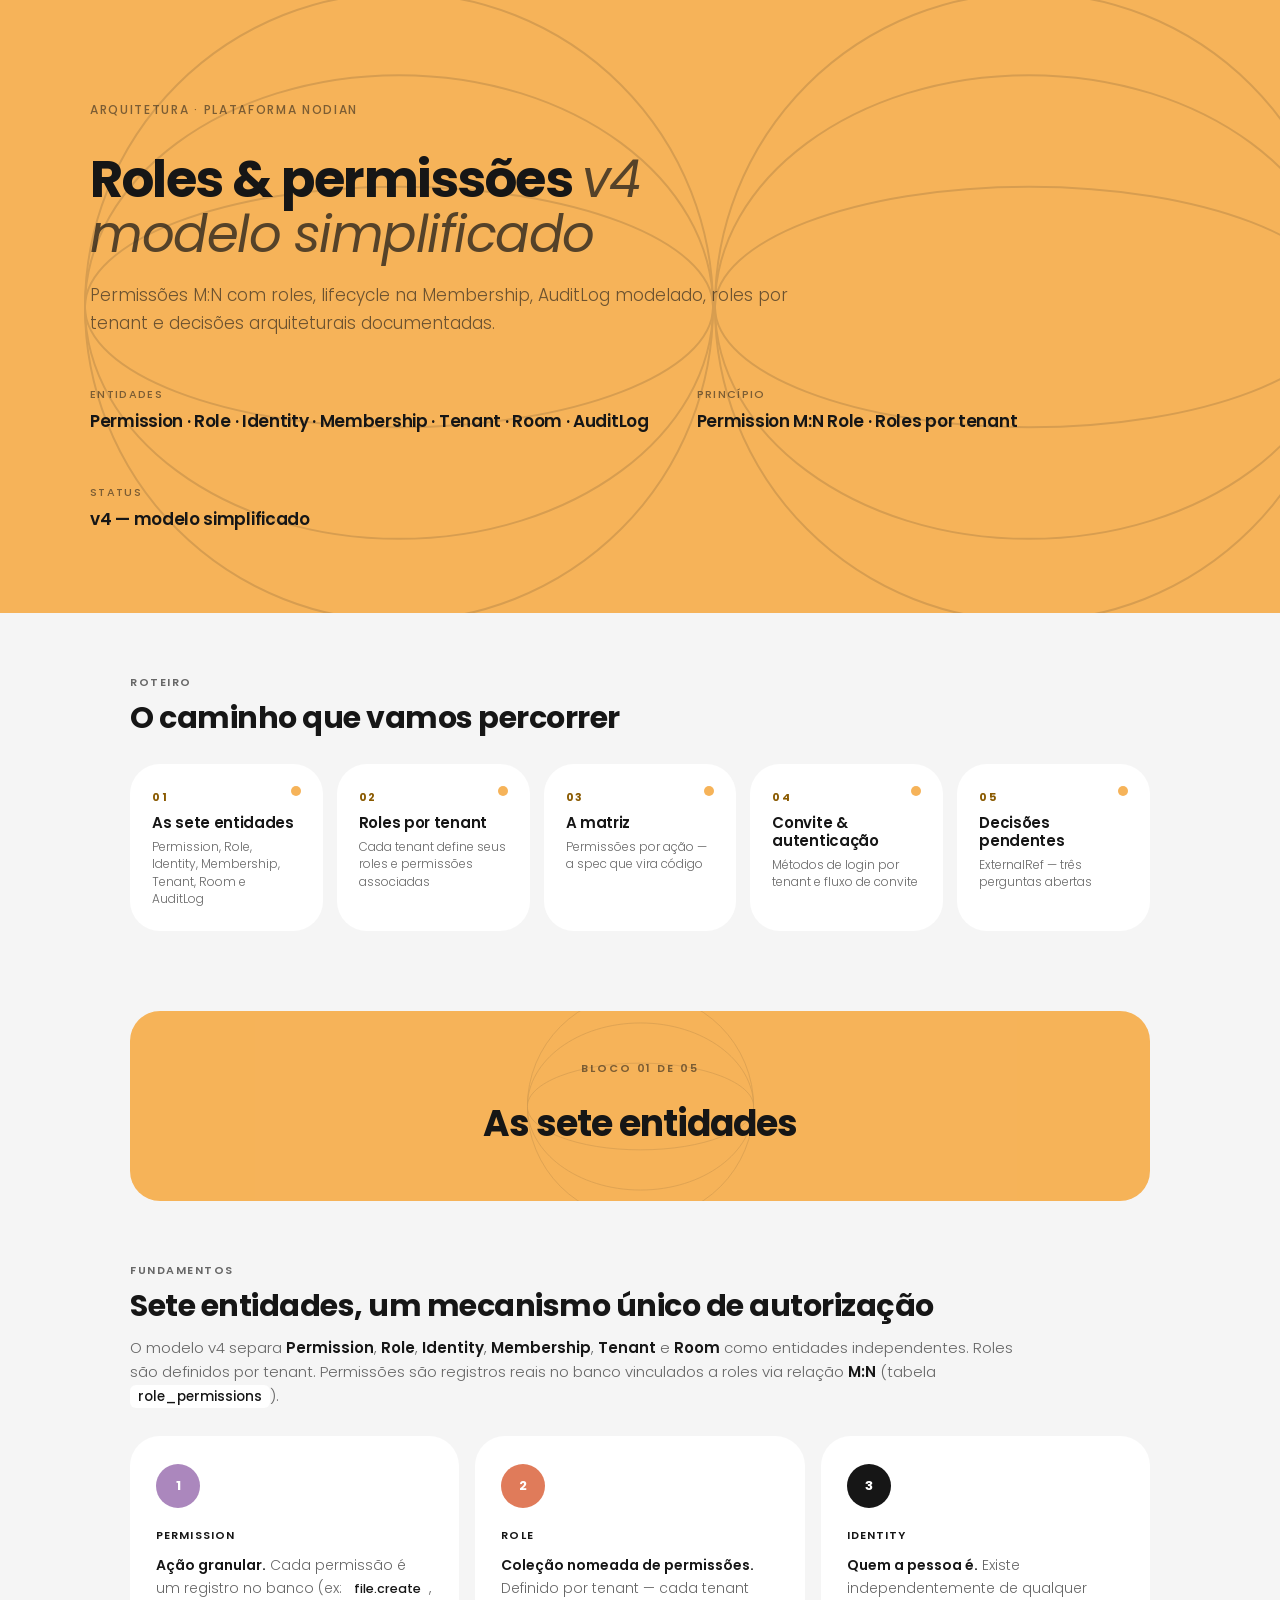
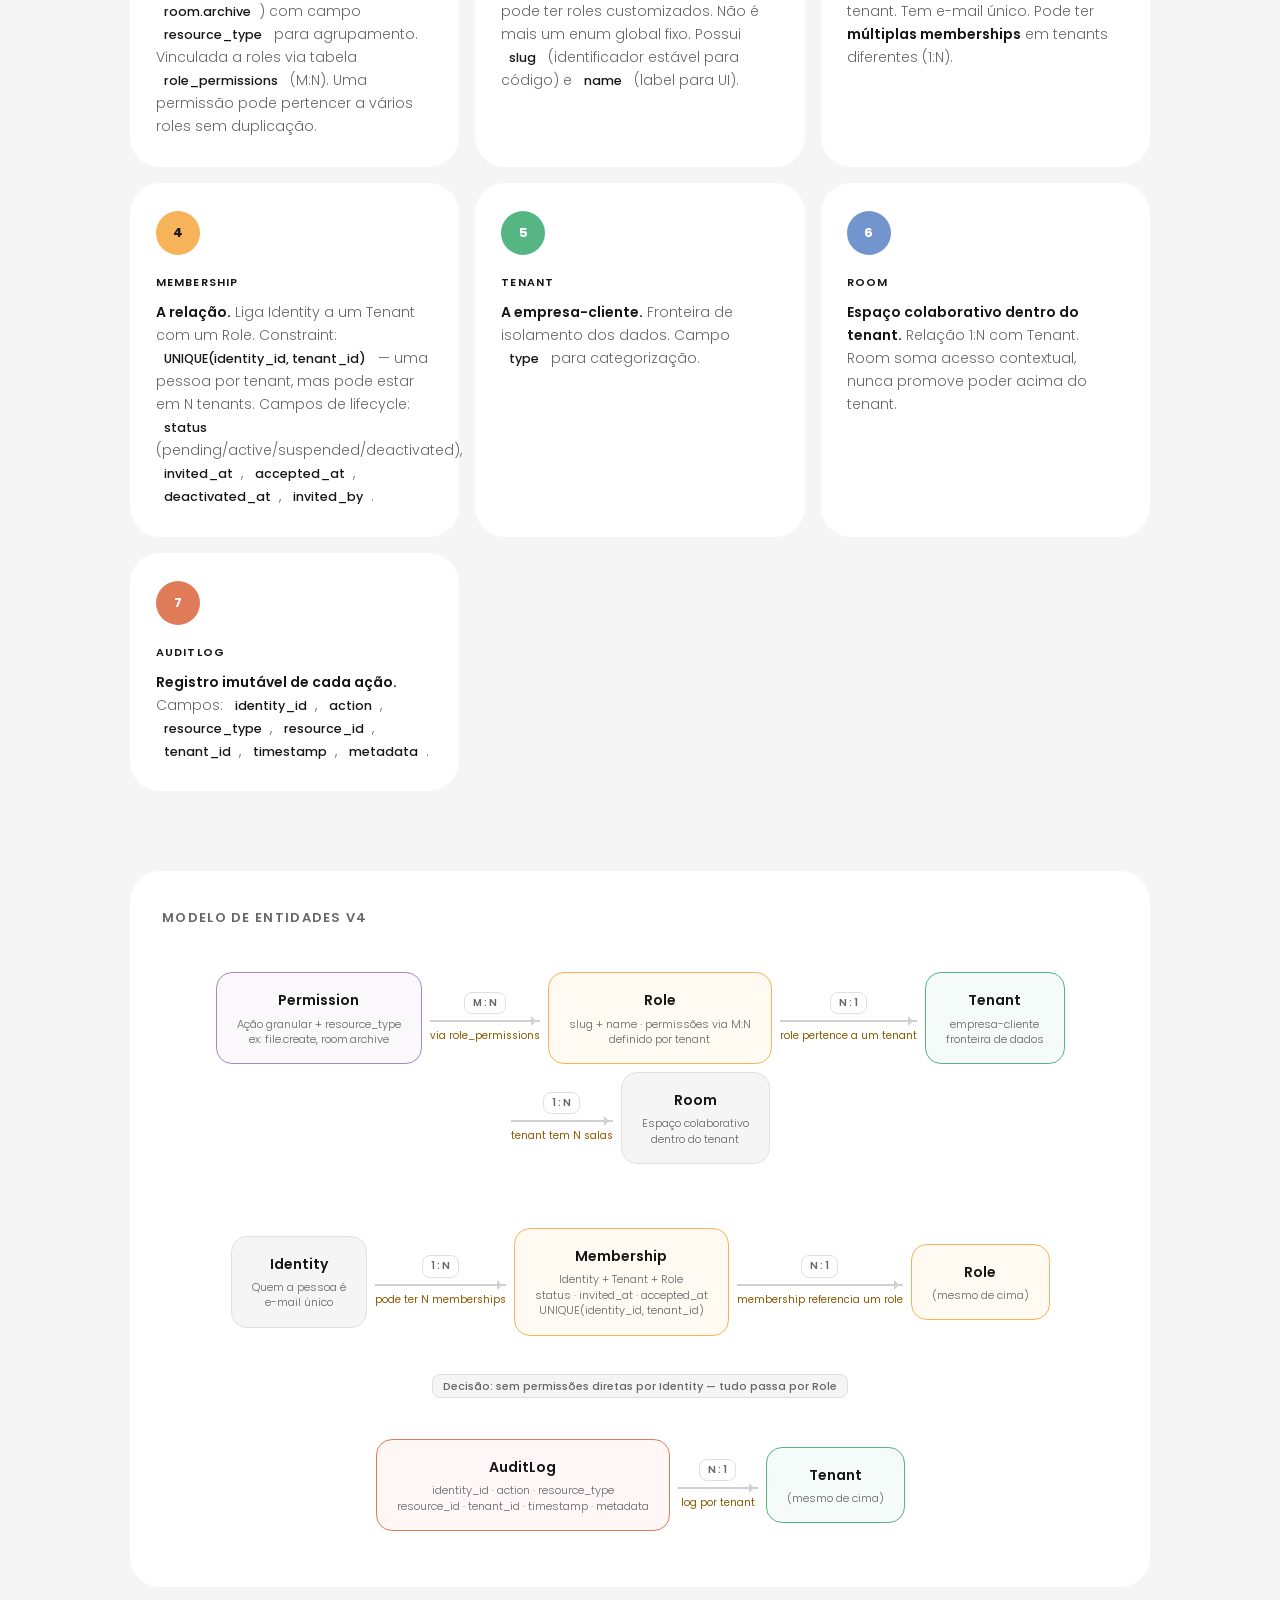
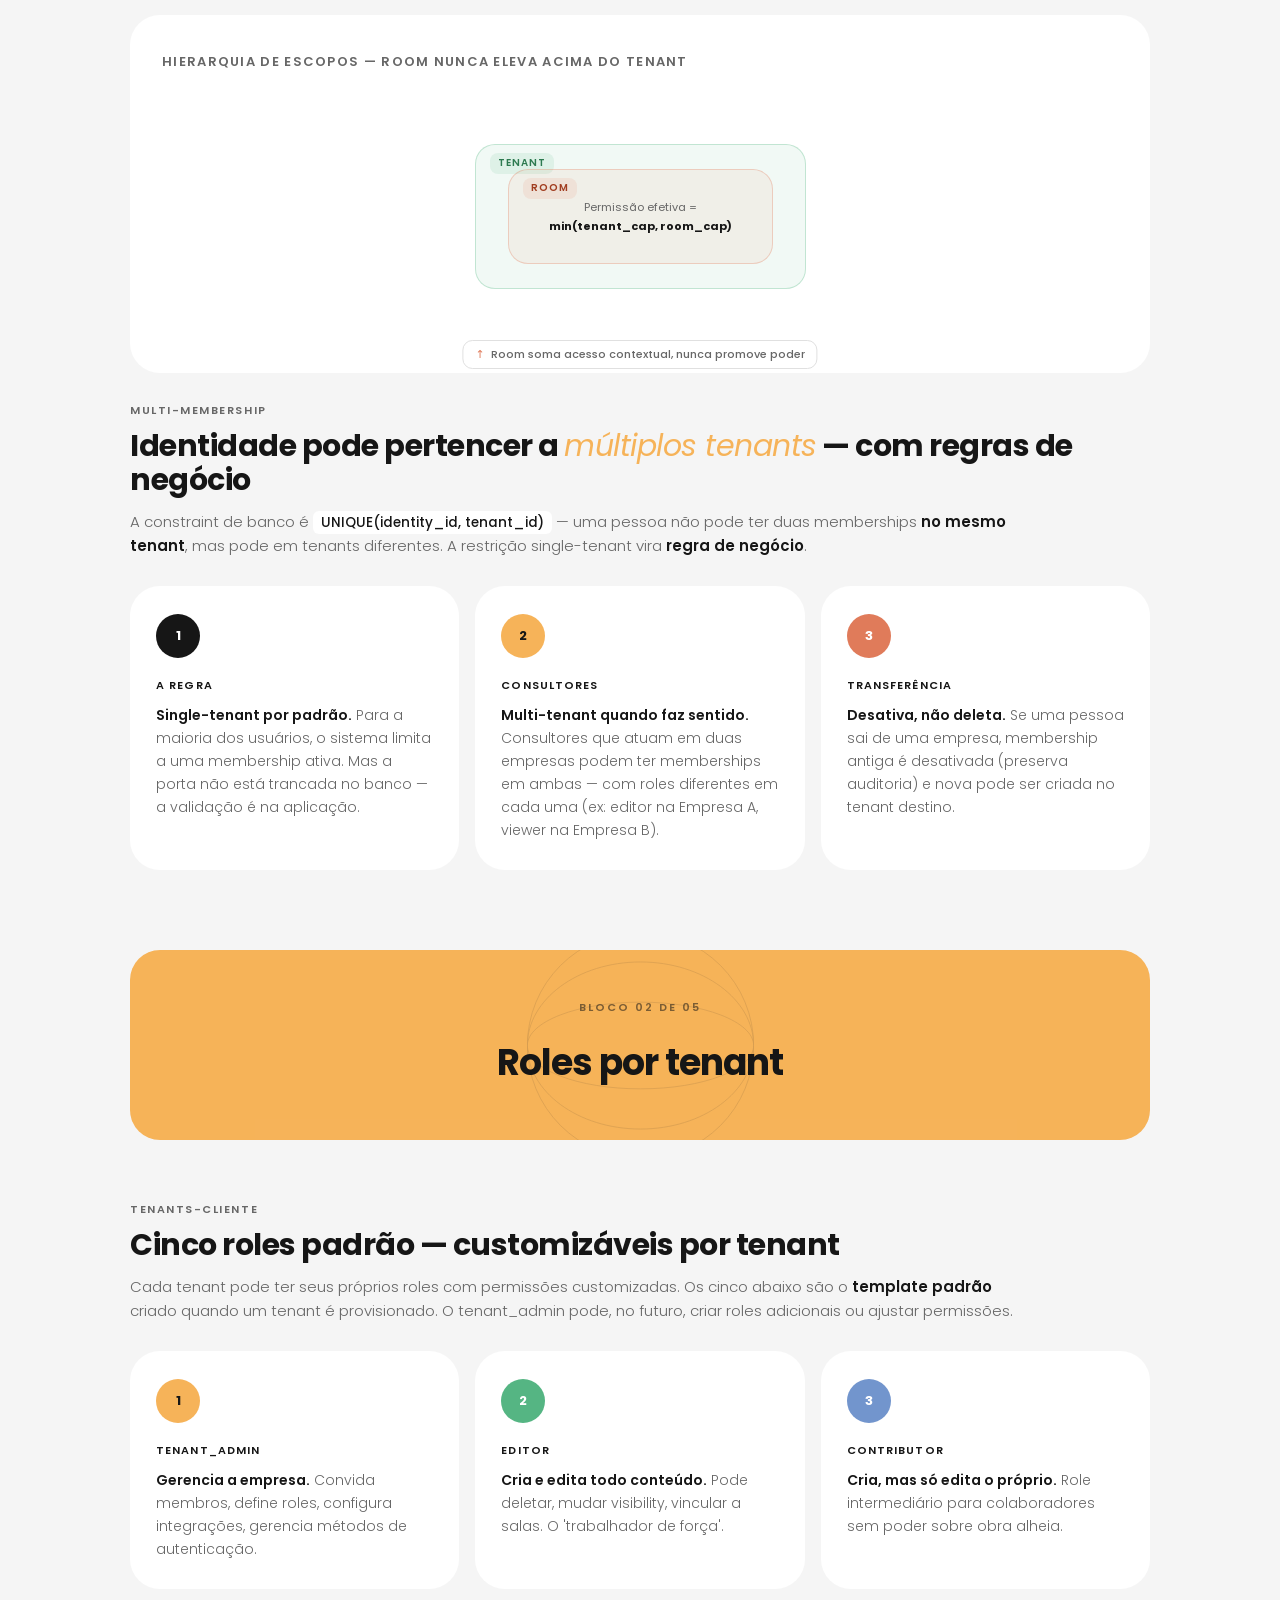
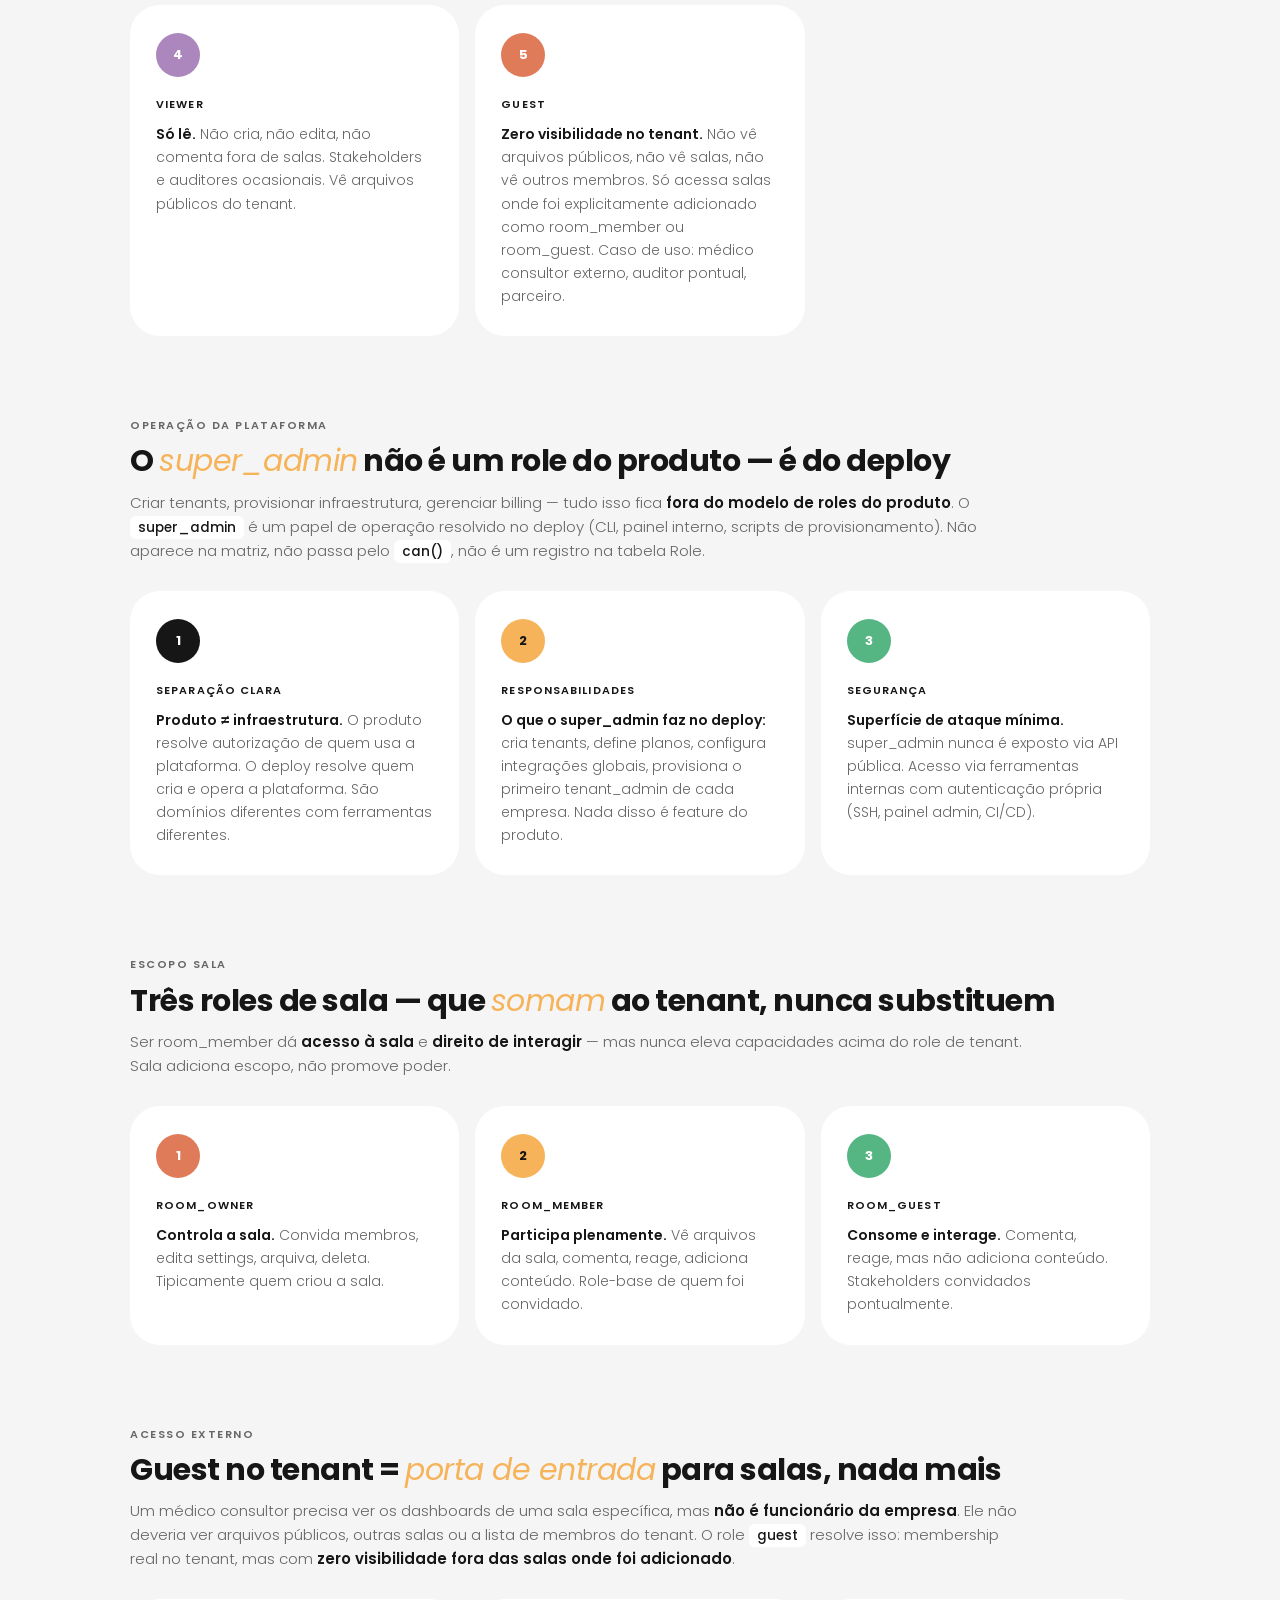
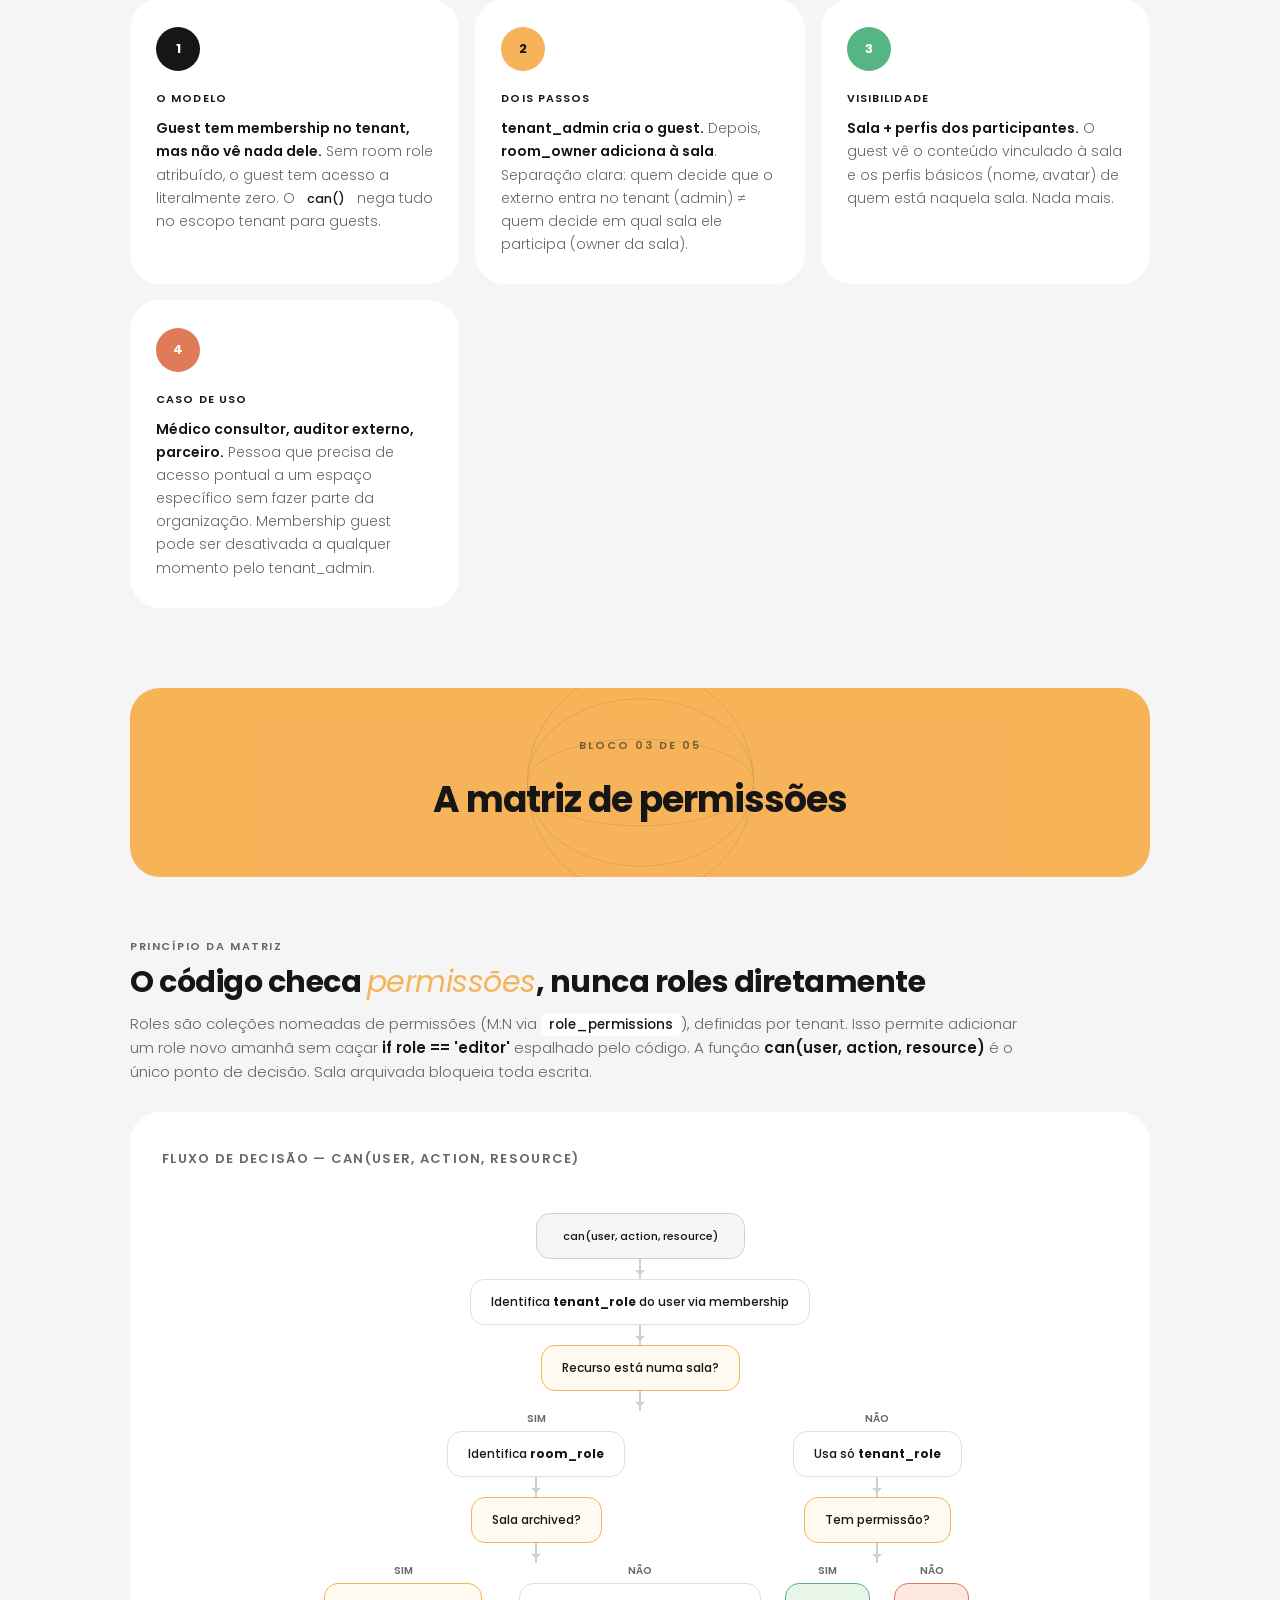
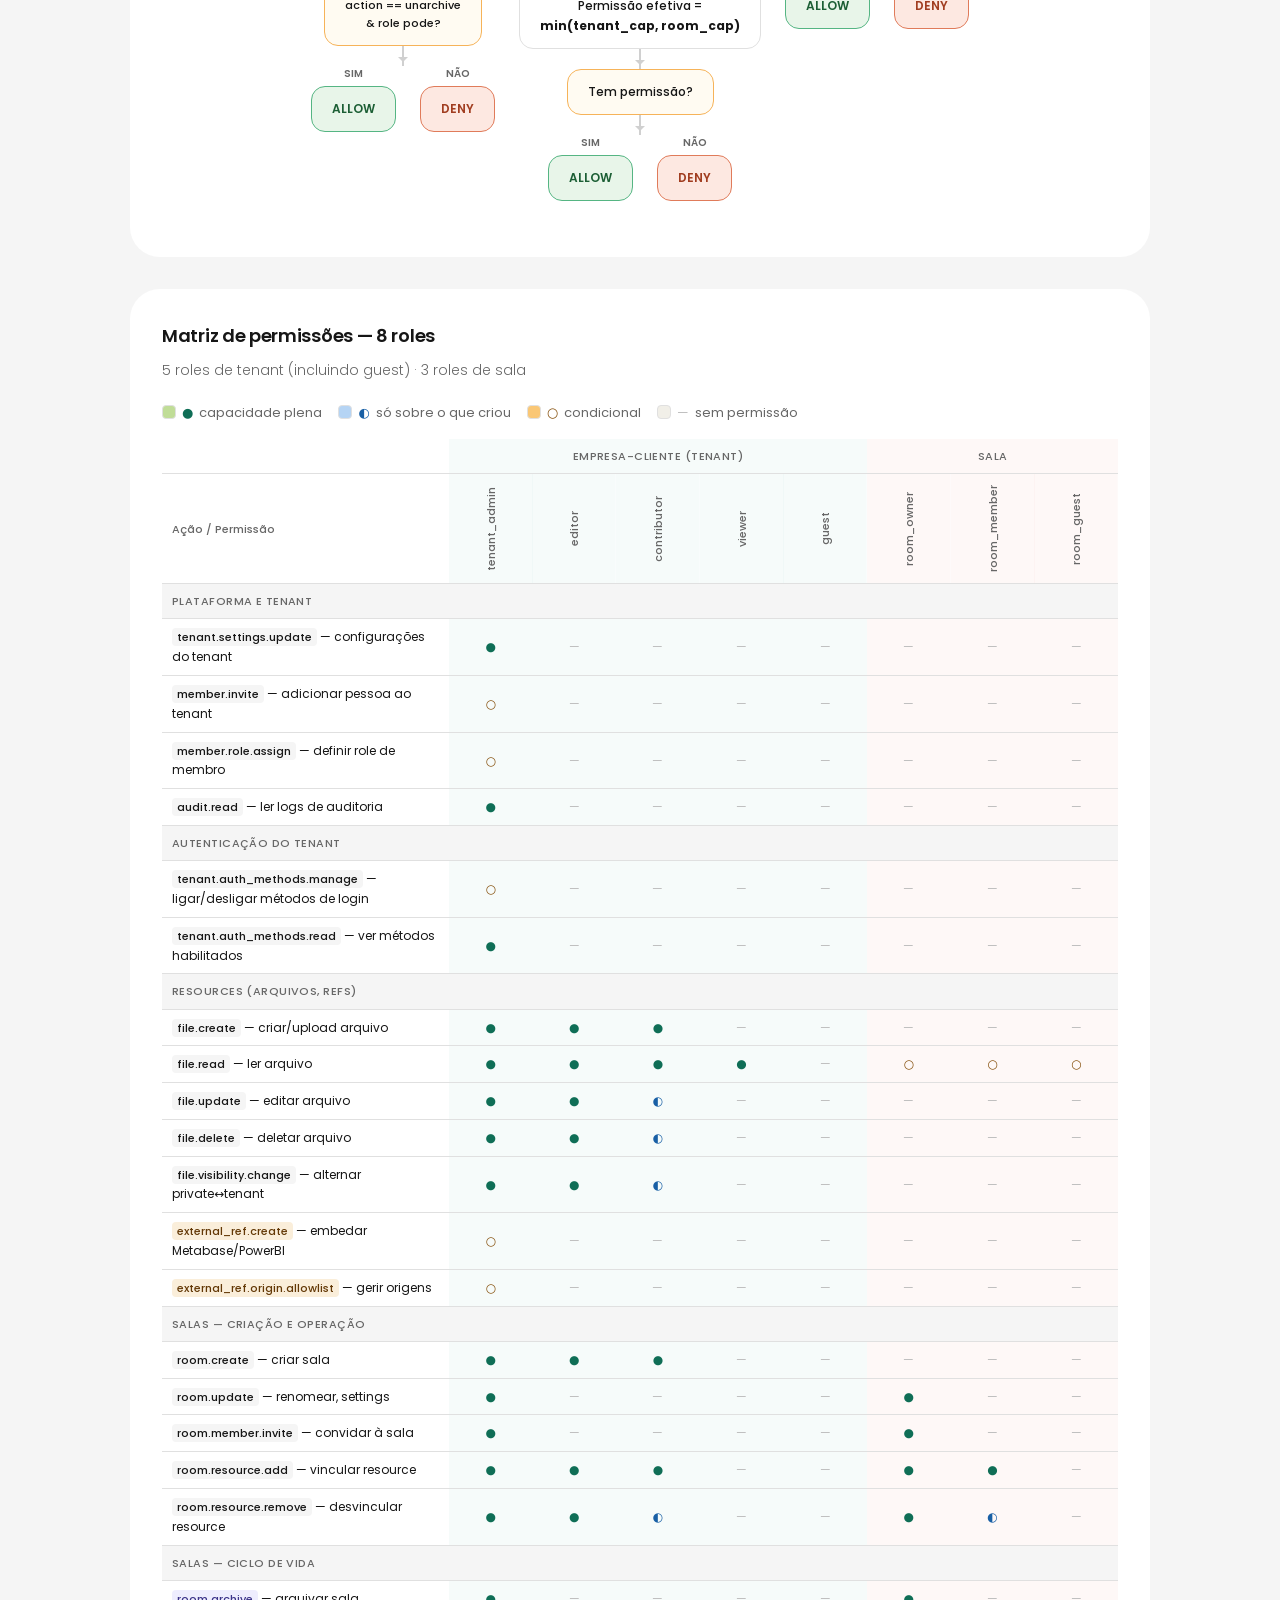
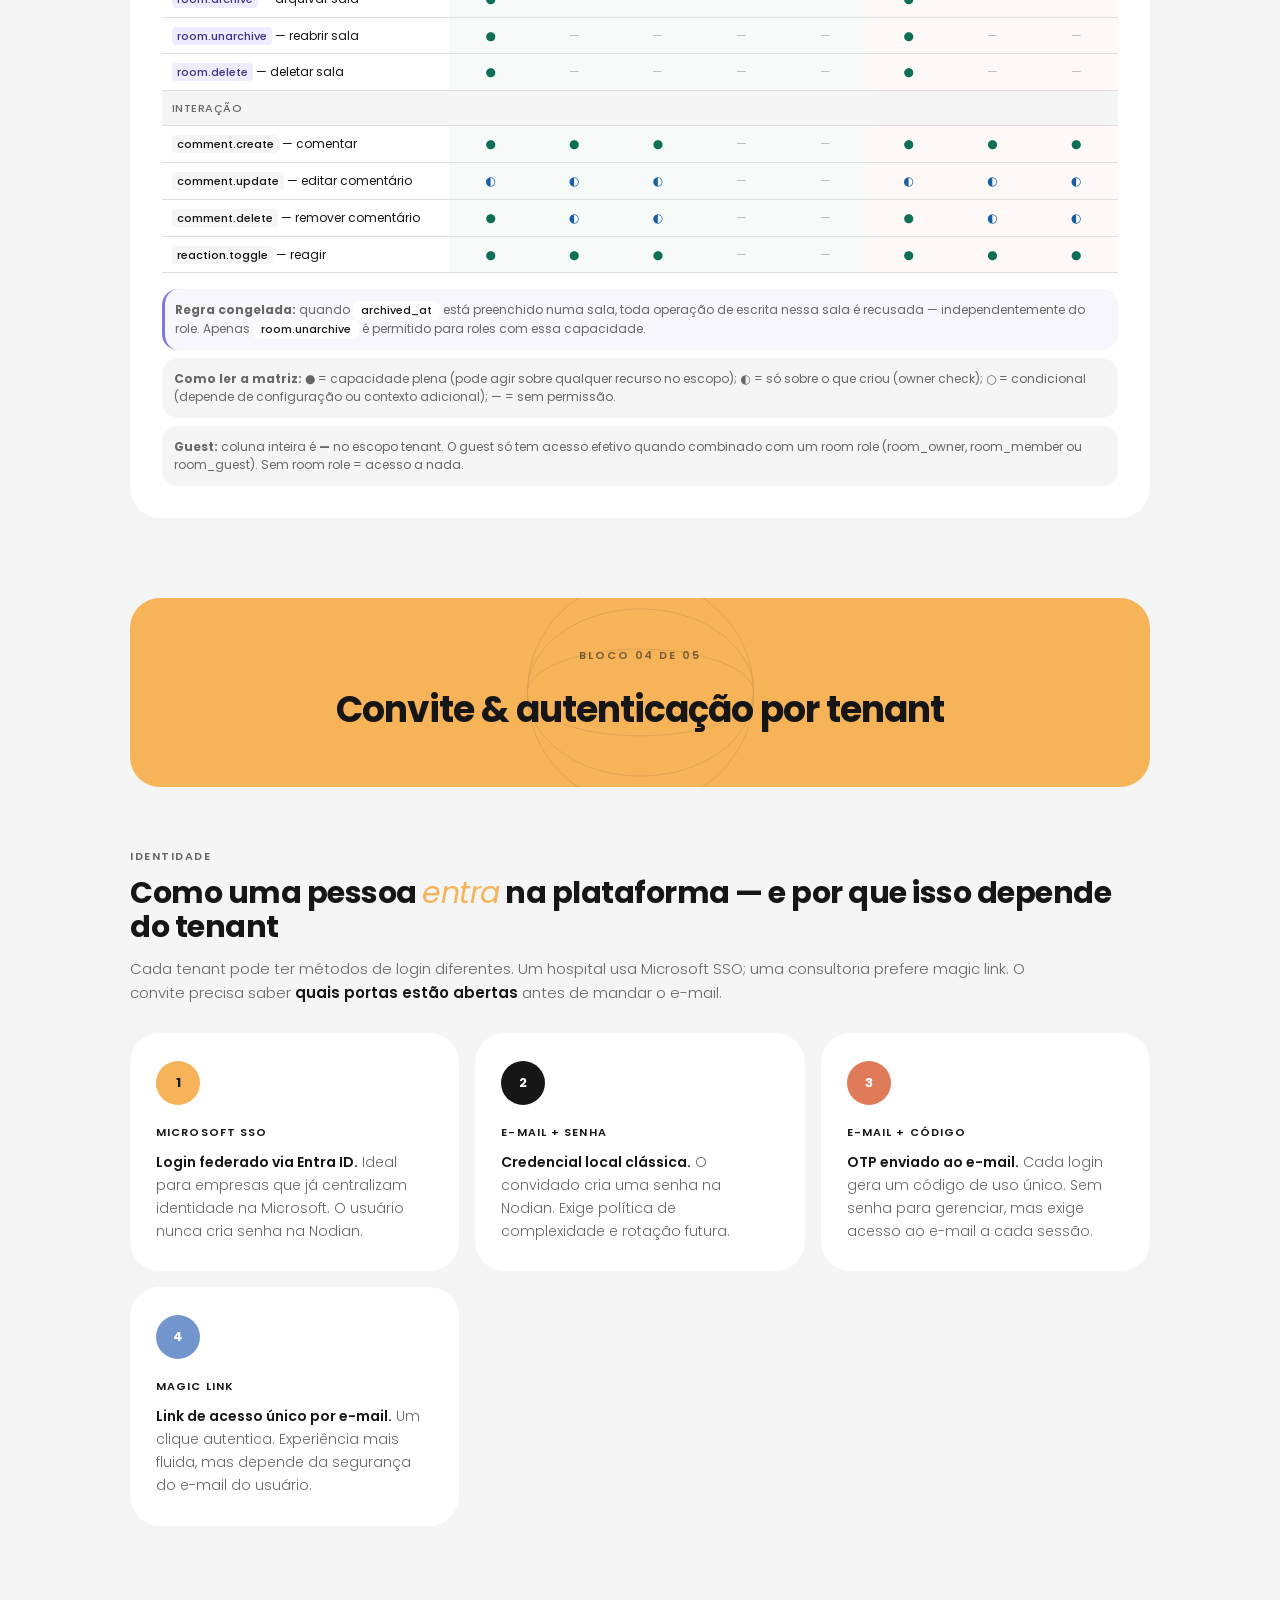
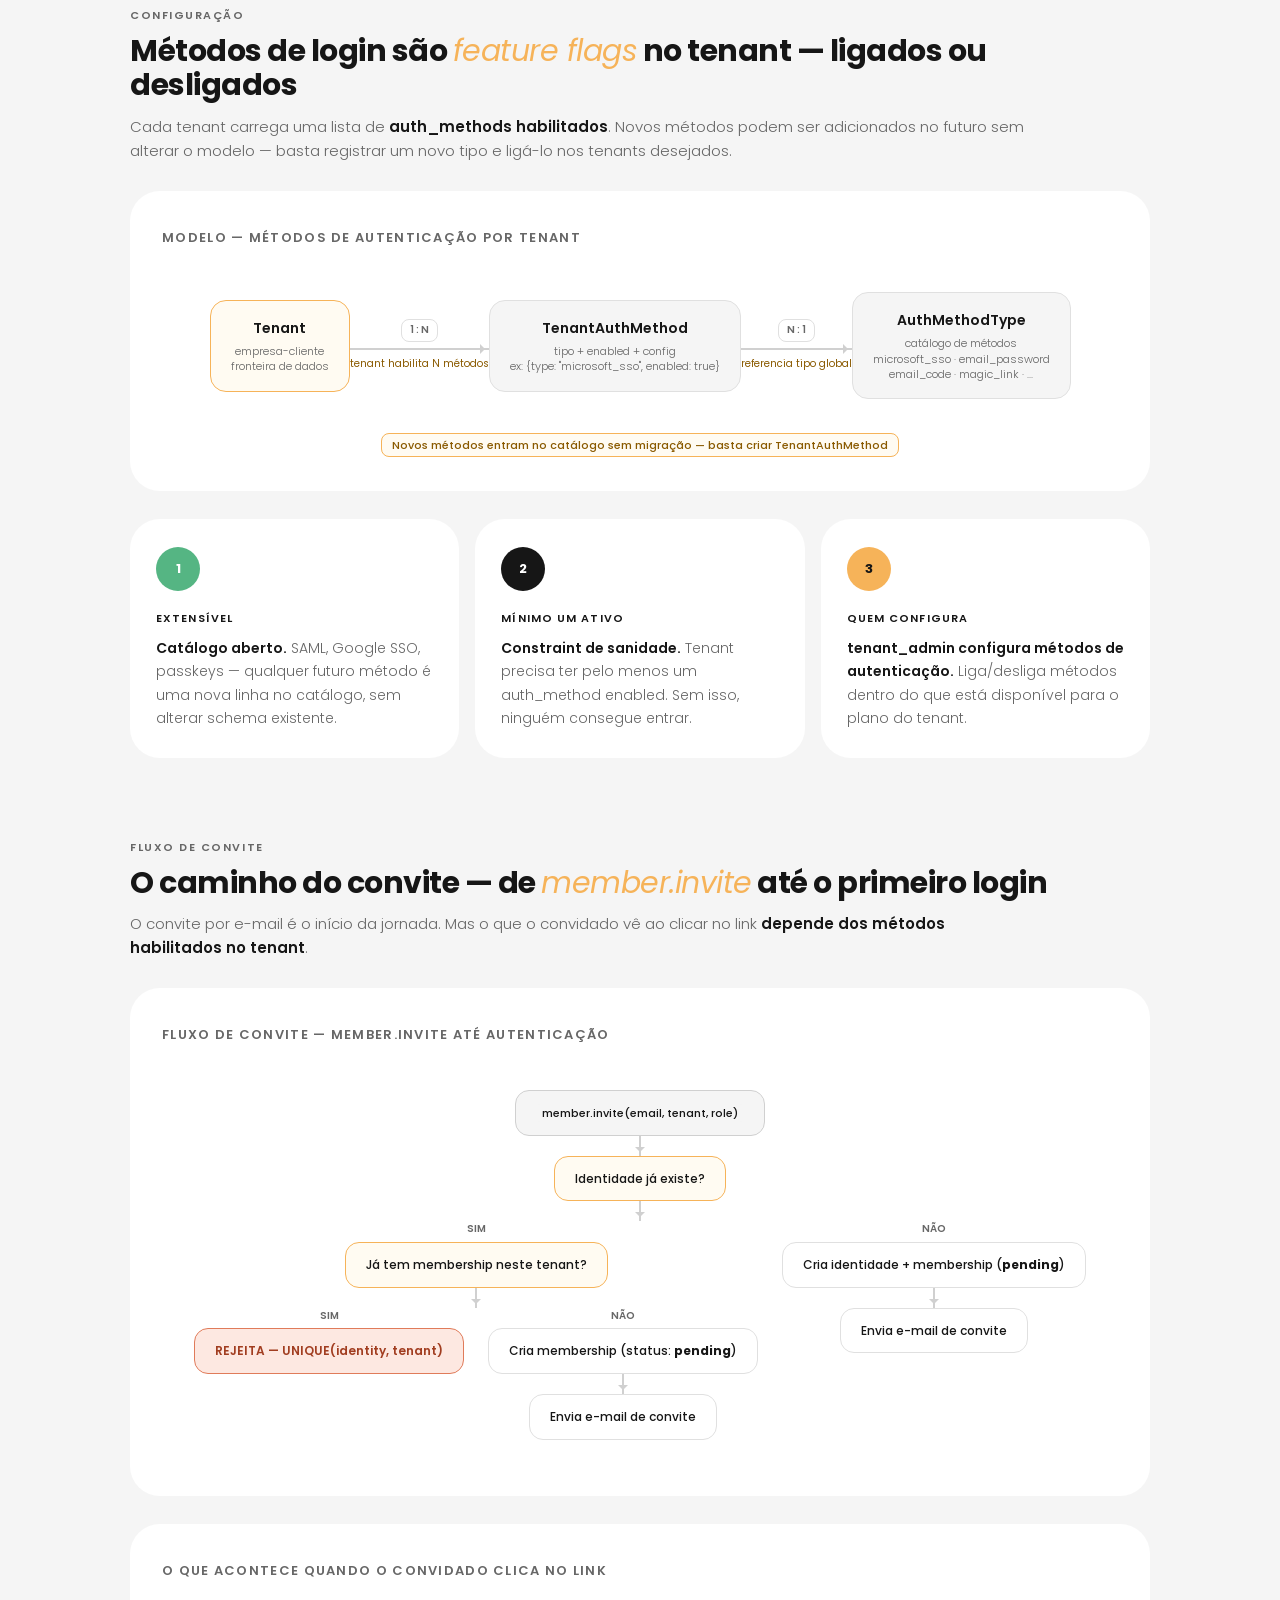
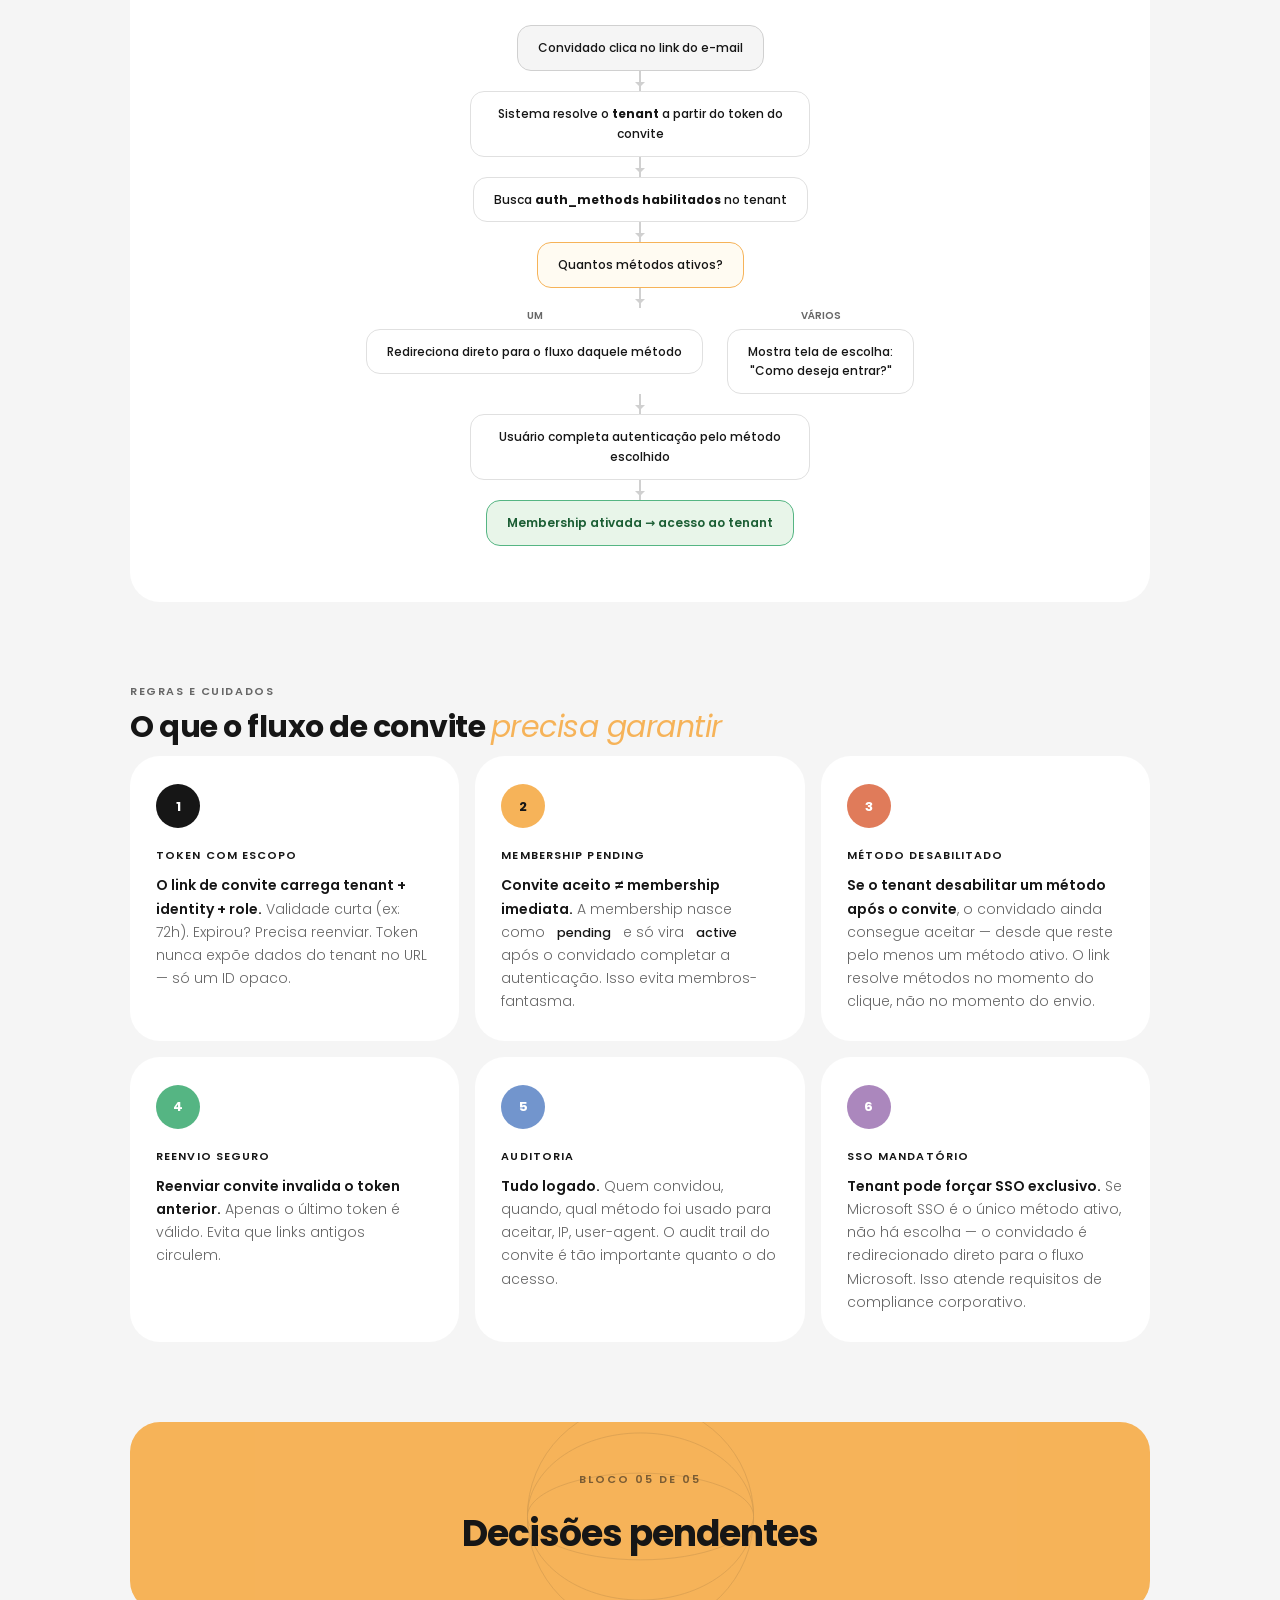
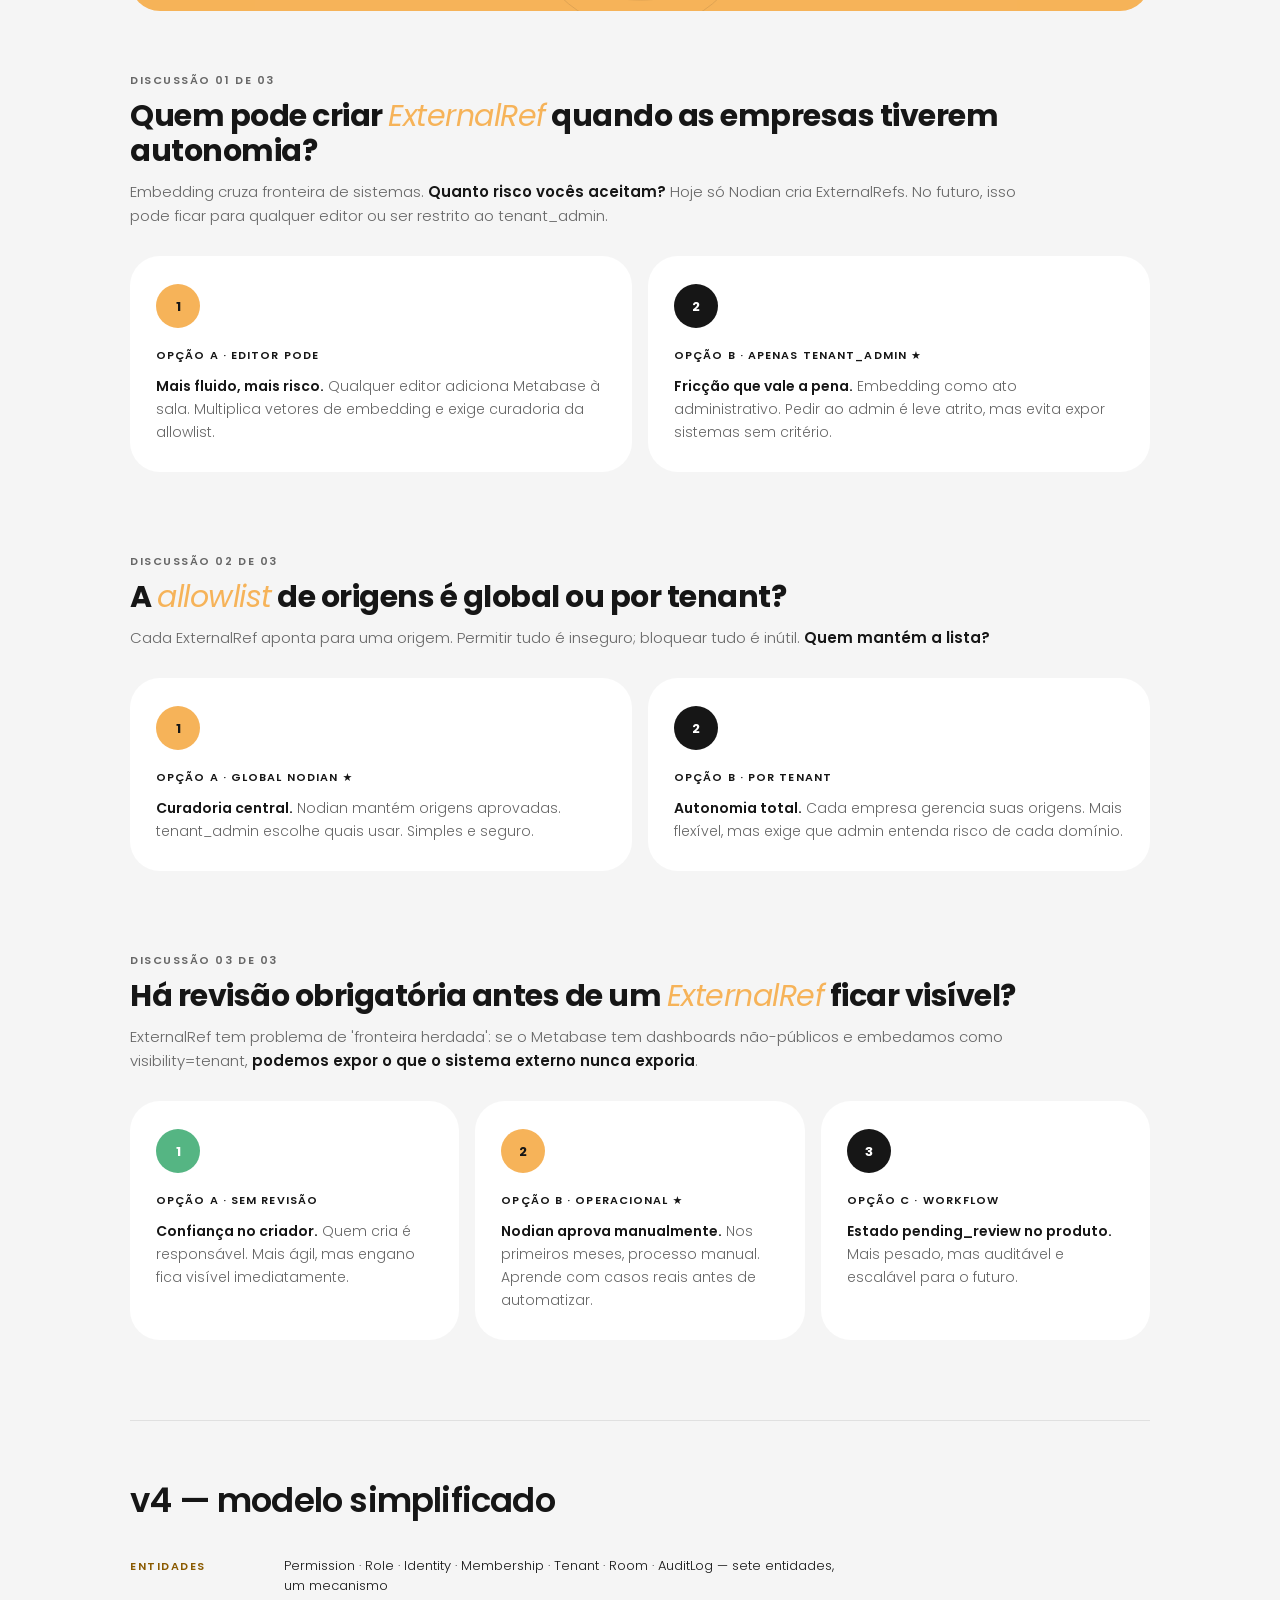
==== commit 55ff7096: "feat: add guest tenant role for external participants (room-only access) - New 'guest' role: members" ====
--- a/roles-permissions-v2.html
+++ b/roles-permissions-v2.html
@@ -431,8 +431,8 @@
 
 <section class="block">
   <div class="block-eyebrow">Tenants-cliente</div>
-  <h2 class="block-title">Quatro roles padrão — customizáveis por tenant</h2>
-  <p class="block-lead">Cada tenant pode ter seus próprios roles com permissões customizadas. Os quatro abaixo são o <strong>template padrão</strong> criado quando um tenant é provisionado. O tenant_admin pode, no futuro, criar roles adicionais ou ajustar permissões.</p>
+  <h2 class="block-title">Cinco roles padrão — customizáveis por tenant</h2>
+  <p class="block-lead">Cada tenant pode ter seus próprios roles com permissões customizadas. Os cinco abaixo são o <strong>template padrão</strong> criado quando um tenant é provisionado. O tenant_admin pode, no futuro, criar roles adicionais ou ajustar permissões.</p>
   <div class="insight-grid">
     <div class="insight amber">
       <div class="insight-dot">1</div>
@@ -452,7 +452,12 @@
     <div class="insight lilac">
       <div class="insight-dot">4</div>
       <div class="insight-label">VIEWER</div>
-      <div class="insight-text"><strong>Só lê.</strong> Não cria, não edita, não comenta fora de salas. Stakeholders e auditores ocasionais.</div>
+      <div class="insight-text"><strong>Só lê.</strong> Não cria, não edita, não comenta fora de salas. Stakeholders e auditores ocasionais. Vê arquivos públicos do tenant.</div>
+    </div>
+    <div class="insight coral">
+      <div class="insight-dot">5</div>
+      <div class="insight-label">GUEST</div>
+      <div class="insight-text"><strong>Zero visibilidade no tenant.</strong> Não vê arquivos públicos, não vê salas, não vê outros membros. Só acessa salas onde foi explicitamente adicionado como room_member ou room_guest. Caso de uso: médico consultor externo, auditor pontual, parceiro.</div>
     </div>
   </div>
 </section>
@@ -499,6 +504,34 @@
       <div class="insight-dot">3</div>
       <div class="insight-label">ROOM_GUEST</div>
       <div class="insight-text"><strong>Consome e interage.</strong> Comenta, reage, mas não adiciona conteúdo. Stakeholders convidados pontualmente.</div>
+    </div>
+  </div>
+</section>
+
+<section class="block">
+  <div class="block-eyebrow">Acesso externo</div>
+  <h2 class="block-title">Guest no tenant = <em>porta de entrada</em> para salas, nada mais</h2>
+  <p class="block-lead">Um médico consultor precisa ver os dashboards de uma sala específica, mas <strong>não é funcionário da empresa</strong>. Ele não deveria ver arquivos públicos, outras salas ou a lista de membros do tenant. O role <code>guest</code> resolve isso: membership real no tenant, mas com <strong>zero visibilidade fora das salas onde foi adicionado</strong>.</p>
+  <div class="insight-grid">
+    <div class="insight black">
+      <div class="insight-dot">1</div>
+      <div class="insight-label">O MODELO</div>
+      <div class="insight-text"><strong>Guest tem membership no tenant, mas não vê nada dele.</strong> Sem room role atribuído, o guest tem acesso a literalmente zero. O <code>can()</code> nega tudo no escopo tenant para guests.</div>
+    </div>
+    <div class="insight amber">
+      <div class="insight-dot">2</div>
+      <div class="insight-label">DOIS PASSOS</div>
+      <div class="insight-text"><strong>tenant_admin cria o guest.</strong> Depois, <strong>room_owner adiciona à sala</strong>. Separação clara: quem decide que o externo entra no tenant (admin) ≠ quem decide em qual sala ele participa (owner da sala).</div>
+    </div>
+    <div class="insight green">
+      <div class="insight-dot">3</div>
+      <div class="insight-label">VISIBILIDADE</div>
+      <div class="insight-text"><strong>Sala + perfis dos participantes.</strong> O guest vê o conteúdo vinculado à sala e os perfis básicos (nome, avatar) de quem está naquela sala. Nada mais.</div>
+    </div>
+    <div class="insight coral">
+      <div class="insight-dot">4</div>
+      <div class="insight-label">CASO DE USO</div>
+      <div class="insight-text"><strong>Médico consultor, auditor externo, parceiro.</strong> Pessoa que precisa de acesso pontual a um espaço específico sem fazer parte da organização. Membership guest pode ser desativada a qualquer momento pelo tenant_admin.</div>
     </div>
   </div>
 </section>
@@ -589,8 +622,8 @@
 
   <!-- Single Matrix -->
   <div class="matrix-section">
-    <h3>Matriz de permissões — 7 roles</h3>
-    <p class="matrix-sub">tenant_admin ativo · Empresas convidam membros, criam salas e gerenciam ExternalRefs</p>
+    <h3>Matriz de permissões — 8 roles</h3>
+    <p class="matrix-sub">5 roles de tenant (incluindo guest) · 3 roles de sala</p>
 
     <div class="legend">
       <div class="legend-item"><span class="dot" style="background: #C0DD97;"></span><span class="cell-full">●</span> capacidade plena</div>
@@ -600,14 +633,14 @@
     </div>
     <table class="matrix">
       <colgroup>
-        <col style="width: 35%;">
-        <col style="width: 9.3%;"><col style="width: 9.3%;"><col style="width: 9.3%;"><col style="width: 9.3%;">
-        <col style="width: 9.3%;"><col style="width: 9.3%;"><col style="width: 9.3%;">
+        <col style="width: 30%;">
+        <col style="width: 8.75%;"><col style="width: 8.75%;"><col style="width: 8.75%;"><col style="width: 8.75%;"><col style="width: 8.75%;">
+        <col style="width: 8.75%;"><col style="width: 8.75%;"><col style="width: 8.75%;">
       </colgroup>
       <thead>
         <tr>
           <td></td>
-          <td colspan="4" class="col-group-head col-tenant">Empresa-cliente (tenant)</td>
+          <td colspan="5" class="col-group-head col-tenant">Empresa-cliente (tenant)</td>
           <td colspan="3" class="col-group-head col-room">Sala</td>
         </tr>
         <tr>
@@ -616,141 +649,142 @@
           <th class="role-head col-tenant">editor</th>
           <th class="role-head col-tenant">contributor</th>
           <th class="role-head col-tenant">viewer</th>
+          <th class="role-head col-tenant">guest</th>
           <th class="role-head col-room">room_owner</th>
           <th class="role-head col-room">room_member</th>
           <th class="role-head col-room">room_guest</th>
         </tr>
       </thead>
       <tbody>
-        <tr class="section-row"><td colspan="8">Plataforma e tenant</td></tr>
+        <tr class="section-row"><td colspan="9">Plataforma e tenant</td></tr>
         <tr>
           <td class="action"><code>tenant.settings.update</code> — configurações do tenant</td>
-          <td class="cell-full col-tenant">●</td><td class="cell-no col-tenant">—</td><td class="cell-no col-tenant">—</td><td class="cell-no col-tenant">—</td>
+          <td class="cell-full col-tenant">●</td><td class="cell-no col-tenant">—</td><td class="cell-no col-tenant">—</td><td class="cell-no col-tenant">—</td><td class="cell-no col-tenant">—</td>
           <td class="cell-no col-room">—</td><td class="cell-no col-room">—</td><td class="cell-no col-room">—</td>
         </tr>
         <tr>
           <td class="action"><code>member.invite</code> — adicionar pessoa ao tenant</td>
-          <td class="cell-cond col-tenant">○</td><td class="cell-no col-tenant">—</td><td class="cell-no col-tenant">—</td><td class="cell-no col-tenant">—</td>
+          <td class="cell-cond col-tenant">○</td><td class="cell-no col-tenant">—</td><td class="cell-no col-tenant">—</td><td class="cell-no col-tenant">—</td><td class="cell-no col-tenant">—</td>
           <td class="cell-no col-room">—</td><td class="cell-no col-room">—</td><td class="cell-no col-room">—</td>
         </tr>
         <tr>
           <td class="action"><code>member.role.assign</code> — definir role de membro</td>
-          <td class="cell-cond col-tenant">○</td><td class="cell-no col-tenant">—</td><td class="cell-no col-tenant">—</td><td class="cell-no col-tenant">—</td>
+          <td class="cell-cond col-tenant">○</td><td class="cell-no col-tenant">—</td><td class="cell-no col-tenant">—</td><td class="cell-no col-tenant">—</td><td class="cell-no col-tenant">—</td>
           <td class="cell-no col-room">—</td><td class="cell-no col-room">—</td><td class="cell-no col-room">—</td>
         </tr>
         <tr>
           <td class="action"><code>audit.read</code> — ler logs de auditoria</td>
-          <td class="cell-full col-tenant">●</td><td class="cell-no col-tenant">—</td><td class="cell-no col-tenant">—</td><td class="cell-no col-tenant">—</td>
-          <td class="cell-no col-room">—</td><td class="cell-no col-room">—</td><td class="cell-no col-room">—</td>
-        </tr>
-        <tr class="section-row"><td colspan="8">Autenticação do tenant</td></tr>
+          <td class="cell-full col-tenant">●</td><td class="cell-no col-tenant">—</td><td class="cell-no col-tenant">—</td><td class="cell-no col-tenant">—</td><td class="cell-no col-tenant">—</td>
+          <td class="cell-no col-room">—</td><td class="cell-no col-room">—</td><td class="cell-no col-room">—</td>
+        </tr>
+        <tr class="section-row"><td colspan="9">Autenticação do tenant</td></tr>
         <tr>
           <td class="action"><code>tenant.auth_methods.manage</code> — ligar/desligar métodos de login</td>
-          <td class="cell-cond col-tenant">○</td><td class="cell-no col-tenant">—</td><td class="cell-no col-tenant">—</td><td class="cell-no col-tenant">—</td>
+          <td class="cell-cond col-tenant">○</td><td class="cell-no col-tenant">—</td><td class="cell-no col-tenant">—</td><td class="cell-no col-tenant">—</td><td class="cell-no col-tenant">—</td>
           <td class="cell-no col-room">—</td><td class="cell-no col-room">—</td><td class="cell-no col-room">—</td>
         </tr>
         <tr>
           <td class="action"><code>tenant.auth_methods.read</code> — ver métodos habilitados</td>
-          <td class="cell-full col-tenant">●</td><td class="cell-no col-tenant">—</td><td class="cell-no col-tenant">—</td><td class="cell-no col-tenant">—</td>
-          <td class="cell-no col-room">—</td><td class="cell-no col-room">—</td><td class="cell-no col-room">—</td>
-        </tr>
-        <tr class="section-row"><td colspan="8">Resources (arquivos, refs)</td></tr>
+          <td class="cell-full col-tenant">●</td><td class="cell-no col-tenant">—</td><td class="cell-no col-tenant">—</td><td class="cell-no col-tenant">—</td><td class="cell-no col-tenant">—</td>
+          <td class="cell-no col-room">—</td><td class="cell-no col-room">—</td><td class="cell-no col-room">—</td>
+        </tr>
+        <tr class="section-row"><td colspan="9">Resources (arquivos, refs)</td></tr>
         <tr>
           <td class="action"><code>file.create</code> — criar/upload arquivo</td>
-          <td class="cell-full col-tenant">●</td><td class="cell-full col-tenant">●</td><td class="cell-full col-tenant">●</td><td class="cell-no col-tenant">—</td>
+          <td class="cell-full col-tenant">●</td><td class="cell-full col-tenant">●</td><td class="cell-full col-tenant">●</td><td class="cell-no col-tenant">—</td><td class="cell-no col-tenant">—</td>
           <td class="cell-no col-room">—</td><td class="cell-no col-room">—</td><td class="cell-no col-room">—</td>
         </tr>
         <tr>
           <td class="action"><code>file.read</code> — ler arquivo</td>
-          <td class="cell-full col-tenant">●</td><td class="cell-full col-tenant">●</td><td class="cell-full col-tenant">●</td><td class="cell-full col-tenant">●</td>
+          <td class="cell-full col-tenant">●</td><td class="cell-full col-tenant">●</td><td class="cell-full col-tenant">●</td><td class="cell-full col-tenant">●</td><td class="cell-no col-tenant">—</td>
           <td class="cell-cond col-room">○</td><td class="cell-cond col-room">○</td><td class="cell-cond col-room">○</td>
         </tr>
         <tr>
           <td class="action"><code>file.update</code> — editar arquivo</td>
-          <td class="cell-full col-tenant">●</td><td class="cell-full col-tenant">●</td><td class="cell-own col-tenant">◐</td><td class="cell-no col-tenant">—</td>
+          <td class="cell-full col-tenant">●</td><td class="cell-full col-tenant">●</td><td class="cell-own col-tenant">◐</td><td class="cell-no col-tenant">—</td><td class="cell-no col-tenant">—</td>
           <td class="cell-no col-room">—</td><td class="cell-no col-room">—</td><td class="cell-no col-room">—</td>
         </tr>
         <tr>
           <td class="action"><code>file.delete</code> — deletar arquivo</td>
-          <td class="cell-full col-tenant">●</td><td class="cell-full col-tenant">●</td><td class="cell-own col-tenant">◐</td><td class="cell-no col-tenant">—</td>
+          <td class="cell-full col-tenant">●</td><td class="cell-full col-tenant">●</td><td class="cell-own col-tenant">◐</td><td class="cell-no col-tenant">—</td><td class="cell-no col-tenant">—</td>
           <td class="cell-no col-room">—</td><td class="cell-no col-room">—</td><td class="cell-no col-room">—</td>
         </tr>
         <tr>
           <td class="action"><code>file.visibility.change</code> — alternar private↔tenant</td>
-          <td class="cell-full col-tenant">●</td><td class="cell-full col-tenant">●</td><td class="cell-own col-tenant">◐</td><td class="cell-no col-tenant">—</td>
+          <td class="cell-full col-tenant">●</td><td class="cell-full col-tenant">●</td><td class="cell-own col-tenant">◐</td><td class="cell-no col-tenant">—</td><td class="cell-no col-tenant">—</td>
           <td class="cell-no col-room">—</td><td class="cell-no col-room">—</td><td class="cell-no col-room">—</td>
         </tr>
         <tr class="pending">
           <td class="action"><code>external_ref.create</code> — embedar Metabase/PowerBI</td>
-          <td class="cell-cond col-tenant">○</td><td class="cell-no col-tenant">—</td><td class="cell-no col-tenant">—</td><td class="cell-no col-tenant">—</td>
+          <td class="cell-cond col-tenant">○</td><td class="cell-no col-tenant">—</td><td class="cell-no col-tenant">—</td><td class="cell-no col-tenant">—</td><td class="cell-no col-tenant">—</td>
           <td class="cell-no col-room">—</td><td class="cell-no col-room">—</td><td class="cell-no col-room">—</td>
         </tr>
         <tr class="pending">
           <td class="action"><code>external_ref.origin.allowlist</code> — gerir origens</td>
-          <td class="cell-cond col-tenant">○</td><td class="cell-no col-tenant">—</td><td class="cell-no col-tenant">—</td><td class="cell-no col-tenant">—</td>
-          <td class="cell-no col-room">—</td><td class="cell-no col-room">—</td><td class="cell-no col-room">—</td>
-        </tr>
-        <tr class="section-row"><td colspan="8">Salas — criação e operação</td></tr>
+          <td class="cell-cond col-tenant">○</td><td class="cell-no col-tenant">—</td><td class="cell-no col-tenant">—</td><td class="cell-no col-tenant">—</td><td class="cell-no col-tenant">—</td>
+          <td class="cell-no col-room">—</td><td class="cell-no col-room">—</td><td class="cell-no col-room">—</td>
+        </tr>
+        <tr class="section-row"><td colspan="9">Salas — criação e operação</td></tr>
         <tr>
           <td class="action"><code>room.create</code> — criar sala</td>
-          <td class="cell-full col-tenant">●</td><td class="cell-full col-tenant">●</td><td class="cell-full col-tenant">●</td><td class="cell-no col-tenant">—</td>
+          <td class="cell-full col-tenant">●</td><td class="cell-full col-tenant">●</td><td class="cell-full col-tenant">●</td><td class="cell-no col-tenant">—</td><td class="cell-no col-tenant">—</td>
           <td class="cell-no col-room">—</td><td class="cell-no col-room">—</td><td class="cell-no col-room">—</td>
         </tr>
         <tr>
           <td class="action"><code>room.update</code> — renomear, settings</td>
-          <td class="cell-full col-tenant">●</td><td class="cell-no col-tenant">—</td><td class="cell-no col-tenant">—</td><td class="cell-no col-tenant">—</td>
+          <td class="cell-full col-tenant">●</td><td class="cell-no col-tenant">—</td><td class="cell-no col-tenant">—</td><td class="cell-no col-tenant">—</td><td class="cell-no col-tenant">—</td>
           <td class="cell-full col-room">●</td><td class="cell-no col-room">—</td><td class="cell-no col-room">—</td>
         </tr>
         <tr>
           <td class="action"><code>room.member.invite</code> — convidar à sala</td>
-          <td class="cell-full col-tenant">●</td><td class="cell-no col-tenant">—</td><td class="cell-no col-tenant">—</td><td class="cell-no col-tenant">—</td>
+          <td class="cell-full col-tenant">●</td><td class="cell-no col-tenant">—</td><td class="cell-no col-tenant">—</td><td class="cell-no col-tenant">—</td><td class="cell-no col-tenant">—</td>
           <td class="cell-full col-room">●</td><td class="cell-no col-room">—</td><td class="cell-no col-room">—</td>
         </tr>
         <tr>
           <td class="action"><code>room.resource.add</code> — vincular resource</td>
-          <td class="cell-full col-tenant">●</td><td class="cell-full col-tenant">●</td><td class="cell-full col-tenant">●</td><td class="cell-no col-tenant">—</td>
+          <td class="cell-full col-tenant">●</td><td class="cell-full col-tenant">●</td><td class="cell-full col-tenant">●</td><td class="cell-no col-tenant">—</td><td class="cell-no col-tenant">—</td>
           <td class="cell-full col-room">●</td><td class="cell-full col-room">●</td><td class="cell-no col-room">—</td>
         </tr>
         <tr>
           <td class="action"><code>room.resource.remove</code> — desvincular resource</td>
-          <td class="cell-full col-tenant">●</td><td class="cell-full col-tenant">●</td><td class="cell-own col-tenant">◐</td><td class="cell-no col-tenant">—</td>
+          <td class="cell-full col-tenant">●</td><td class="cell-full col-tenant">●</td><td class="cell-own col-tenant">◐</td><td class="cell-no col-tenant">—</td><td class="cell-no col-tenant">—</td>
           <td class="cell-full col-room">●</td><td class="cell-own col-room">◐</td><td class="cell-no col-room">—</td>
         </tr>
-        <tr class="section-row"><td colspan="8">Salas — ciclo de vida</td></tr>
+        <tr class="section-row"><td colspan="9">Salas — ciclo de vida</td></tr>
         <tr class="lifecycle">
           <td class="action"><code>room.archive</code> — arquivar sala</td>
-          <td class="cell-full col-tenant">●</td><td class="cell-no col-tenant">—</td><td class="cell-no col-tenant">—</td><td class="cell-no col-tenant">—</td>
+          <td class="cell-full col-tenant">●</td><td class="cell-no col-tenant">—</td><td class="cell-no col-tenant">—</td><td class="cell-no col-tenant">—</td><td class="cell-no col-tenant">—</td>
           <td class="cell-full col-room">●</td><td class="cell-no col-room">—</td><td class="cell-no col-room">—</td>
         </tr>
         <tr class="lifecycle">
           <td class="action"><code>room.unarchive</code> — reabrir sala</td>
-          <td class="cell-full col-tenant">●</td><td class="cell-no col-tenant">—</td><td class="cell-no col-tenant">—</td><td class="cell-no col-tenant">—</td>
+          <td class="cell-full col-tenant">●</td><td class="cell-no col-tenant">—</td><td class="cell-no col-tenant">—</td><td class="cell-no col-tenant">—</td><td class="cell-no col-tenant">—</td>
           <td class="cell-full col-room">●</td><td class="cell-no col-room">—</td><td class="cell-no col-room">—</td>
         </tr>
         <tr class="lifecycle">
           <td class="action"><code>room.delete</code> — deletar sala</td>
-          <td class="cell-full col-tenant">●</td><td class="cell-no col-tenant">—</td><td class="cell-no col-tenant">—</td><td class="cell-no col-tenant">—</td>
+          <td class="cell-full col-tenant">●</td><td class="cell-no col-tenant">—</td><td class="cell-no col-tenant">—</td><td class="cell-no col-tenant">—</td><td class="cell-no col-tenant">—</td>
           <td class="cell-full col-room">●</td><td class="cell-no col-room">—</td><td class="cell-no col-room">—</td>
         </tr>
-        <tr class="section-row"><td colspan="8">Interação</td></tr>
+        <tr class="section-row"><td colspan="9">Interação</td></tr>
         <tr>
           <td class="action"><code>comment.create</code> — comentar</td>
-          <td class="cell-full col-tenant">●</td><td class="cell-full col-tenant">●</td><td class="cell-full col-tenant">●</td><td class="cell-no col-tenant">—</td>
+          <td class="cell-full col-tenant">●</td><td class="cell-full col-tenant">●</td><td class="cell-full col-tenant">●</td><td class="cell-no col-tenant">—</td><td class="cell-no col-tenant">—</td>
           <td class="cell-full col-room">●</td><td class="cell-full col-room">●</td><td class="cell-full col-room">●</td>
         </tr>
         <tr>
           <td class="action"><code>comment.update</code> — editar comentário</td>
-          <td class="cell-own col-tenant">◐</td><td class="cell-own col-tenant">◐</td><td class="cell-own col-tenant">◐</td><td class="cell-no col-tenant">—</td>
+          <td class="cell-own col-tenant">◐</td><td class="cell-own col-tenant">◐</td><td class="cell-own col-tenant">◐</td><td class="cell-no col-tenant">—</td><td class="cell-no col-tenant">—</td>
           <td class="cell-own col-room">◐</td><td class="cell-own col-room">◐</td><td class="cell-own col-room">◐</td>
         </tr>
         <tr>
           <td class="action"><code>comment.delete</code> — remover comentário</td>
-          <td class="cell-full col-tenant">●</td><td class="cell-own col-tenant">◐</td><td class="cell-own col-tenant">◐</td><td class="cell-no col-tenant">—</td>
+          <td class="cell-full col-tenant">●</td><td class="cell-own col-tenant">◐</td><td class="cell-own col-tenant">◐</td><td class="cell-no col-tenant">—</td><td class="cell-no col-tenant">—</td>
           <td class="cell-full col-room">●</td><td class="cell-own col-room">◐</td><td class="cell-own col-room">◐</td>
         </tr>
         <tr>
           <td class="action"><code>reaction.toggle</code> — reagir</td>
-          <td class="cell-full col-tenant">●</td><td class="cell-full col-tenant">●</td><td class="cell-full col-tenant">●</td><td class="cell-no col-tenant">—</td>
+          <td class="cell-full col-tenant">●</td><td class="cell-full col-tenant">●</td><td class="cell-full col-tenant">●</td><td class="cell-no col-tenant">—</td><td class="cell-no col-tenant">—</td>
           <td class="cell-full col-room">●</td><td class="cell-full col-room">●</td><td class="cell-full col-room">●</td>
         </tr>
       </tbody>
@@ -758,6 +792,7 @@
 
     <div class="matrix-note frozen-rule"><strong>Regra congelada:</strong> quando <code>archived_at</code> está preenchido numa sala, toda operação de escrita nessa sala é recusada — independentemente do role. Apenas <code>room.unarchive</code> é permitido para roles com essa capacidade.</div>
     <div class="matrix-note"><strong>Como ler a matriz:</strong> ● = capacidade plena (pode agir sobre qualquer recurso no escopo); ◐ = só sobre o que criou (owner check); ○ = condicional (depende de configuração ou contexto adicional); — = sem permissão.</div>
+    <div class="matrix-note"><strong>Guest:</strong> coluna inteira é <strong>—</strong> no escopo tenant. O guest só tem acesso efetivo quando combinado com um room role (room_owner, room_member ou room_guest). Sem room role = acesso a nada.</div>
   </div>
 </section>
 
@@ -1033,7 +1068,7 @@
     </div>
     <div class="closing-row">
       <div class="closing-key">Roles</div>
-      <div class="closing-val">Definidos por tenant · Permission M:N Role via role_permissions · slug + name · Customizáveis</div>
+      <div class="closing-val">5 tenant roles (admin, editor, contributor, viewer, guest) + 3 room roles · Permission M:N Role · Customizáveis</div>
     </div>
     <div class="closing-row">
       <div class="closing-key">Identity</div>
@@ -1042,6 +1077,10 @@
     <div class="closing-row">
       <div class="closing-key">Isolamento</div>
       <div class="closing-val">Middleware + RLS + auditoria · Três defesas independentes</div>
+    </div>
+    <div class="closing-row">
+      <div class="closing-key">Guest</div>
+      <div class="closing-val">Membership no tenant sem visibilidade · Acesso só via room role · Dois passos: admin cria guest, owner adiciona à sala</div>
     </div>
     <div class="closing-row">
       <div class="closing-key">Pendente</div>
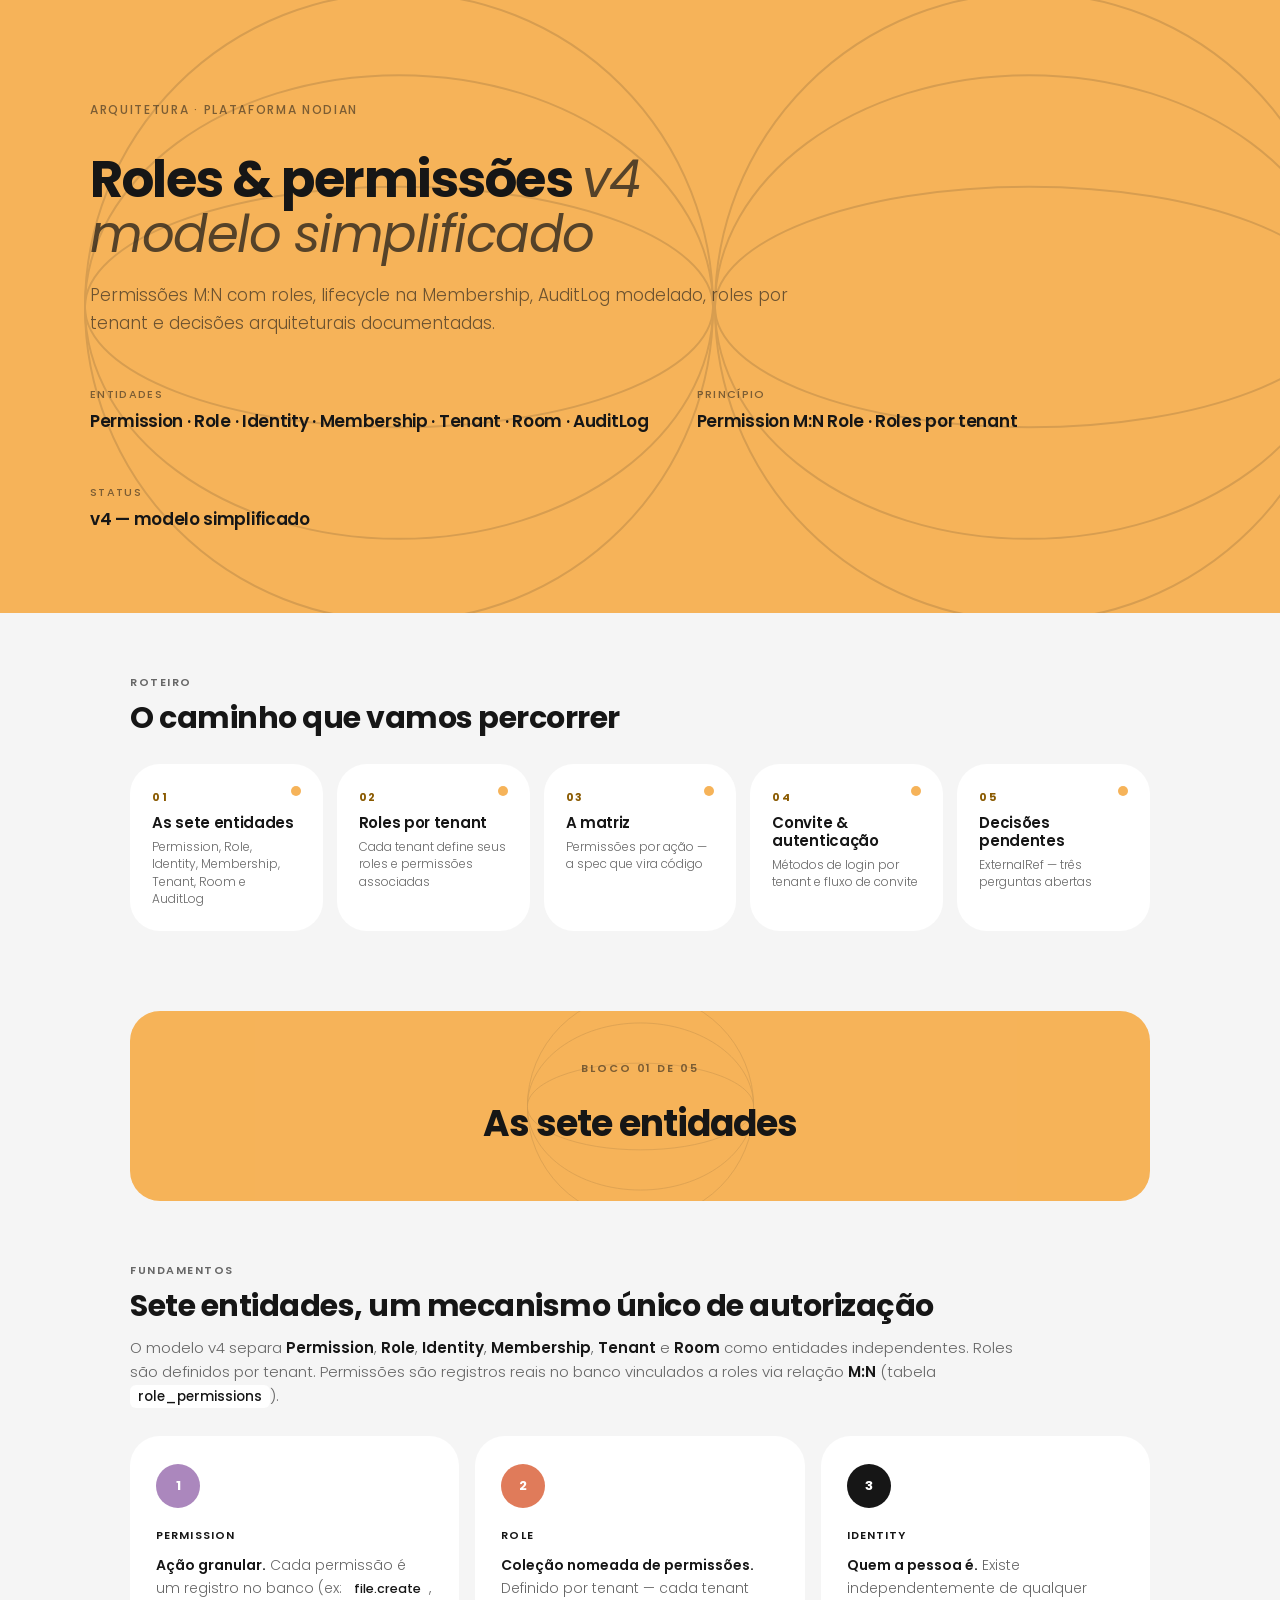
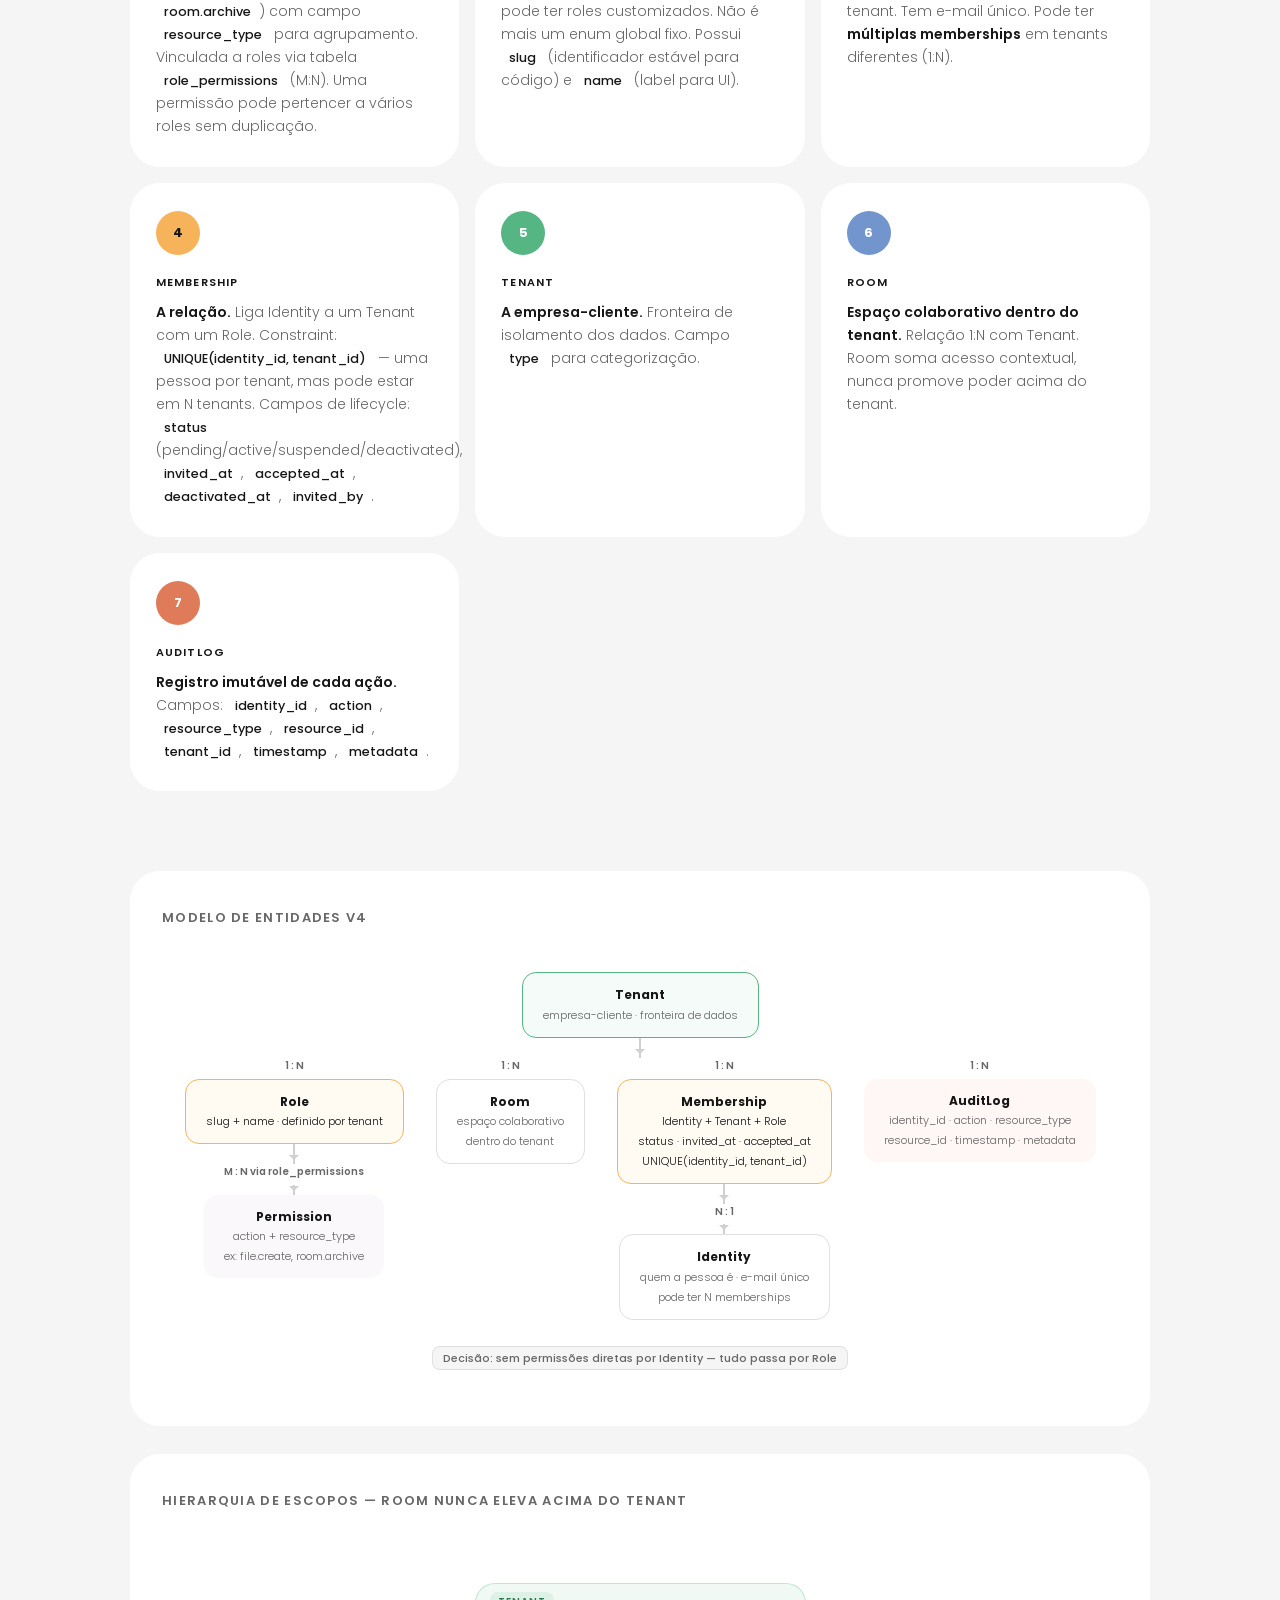
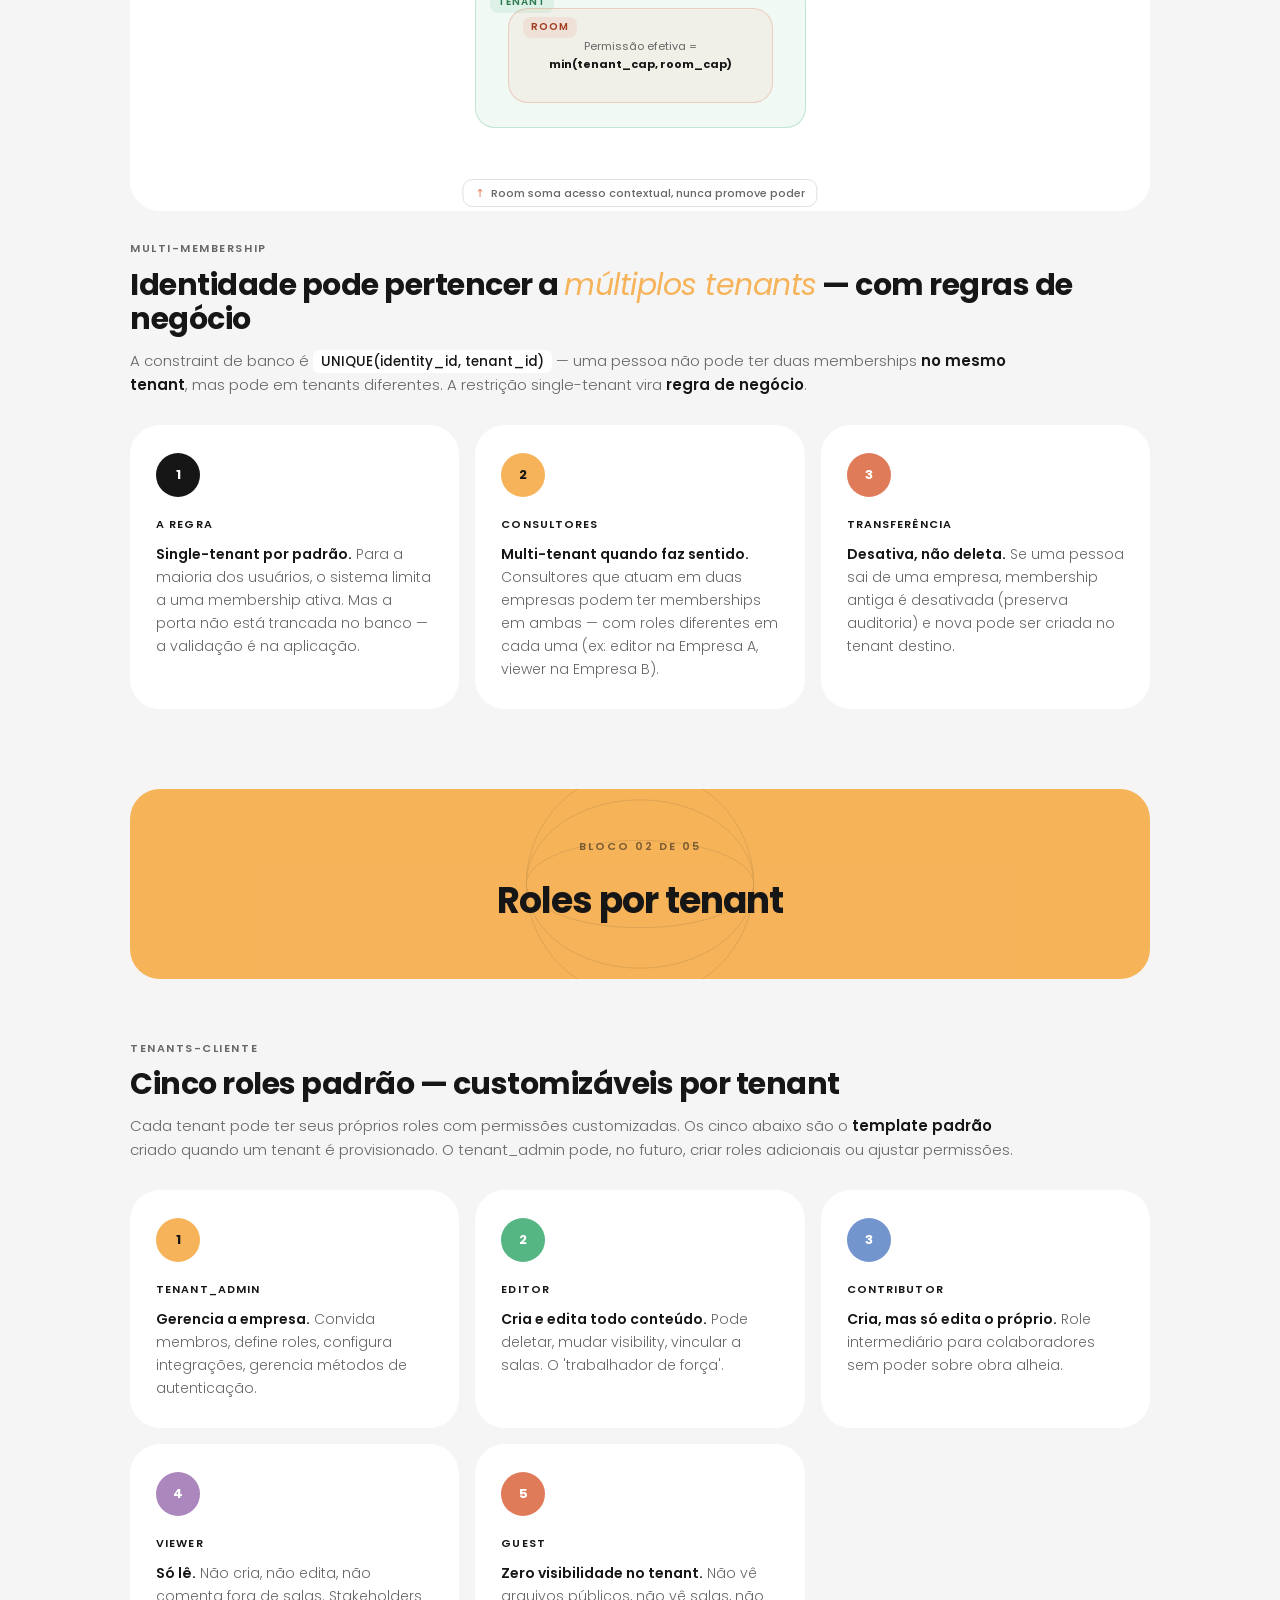
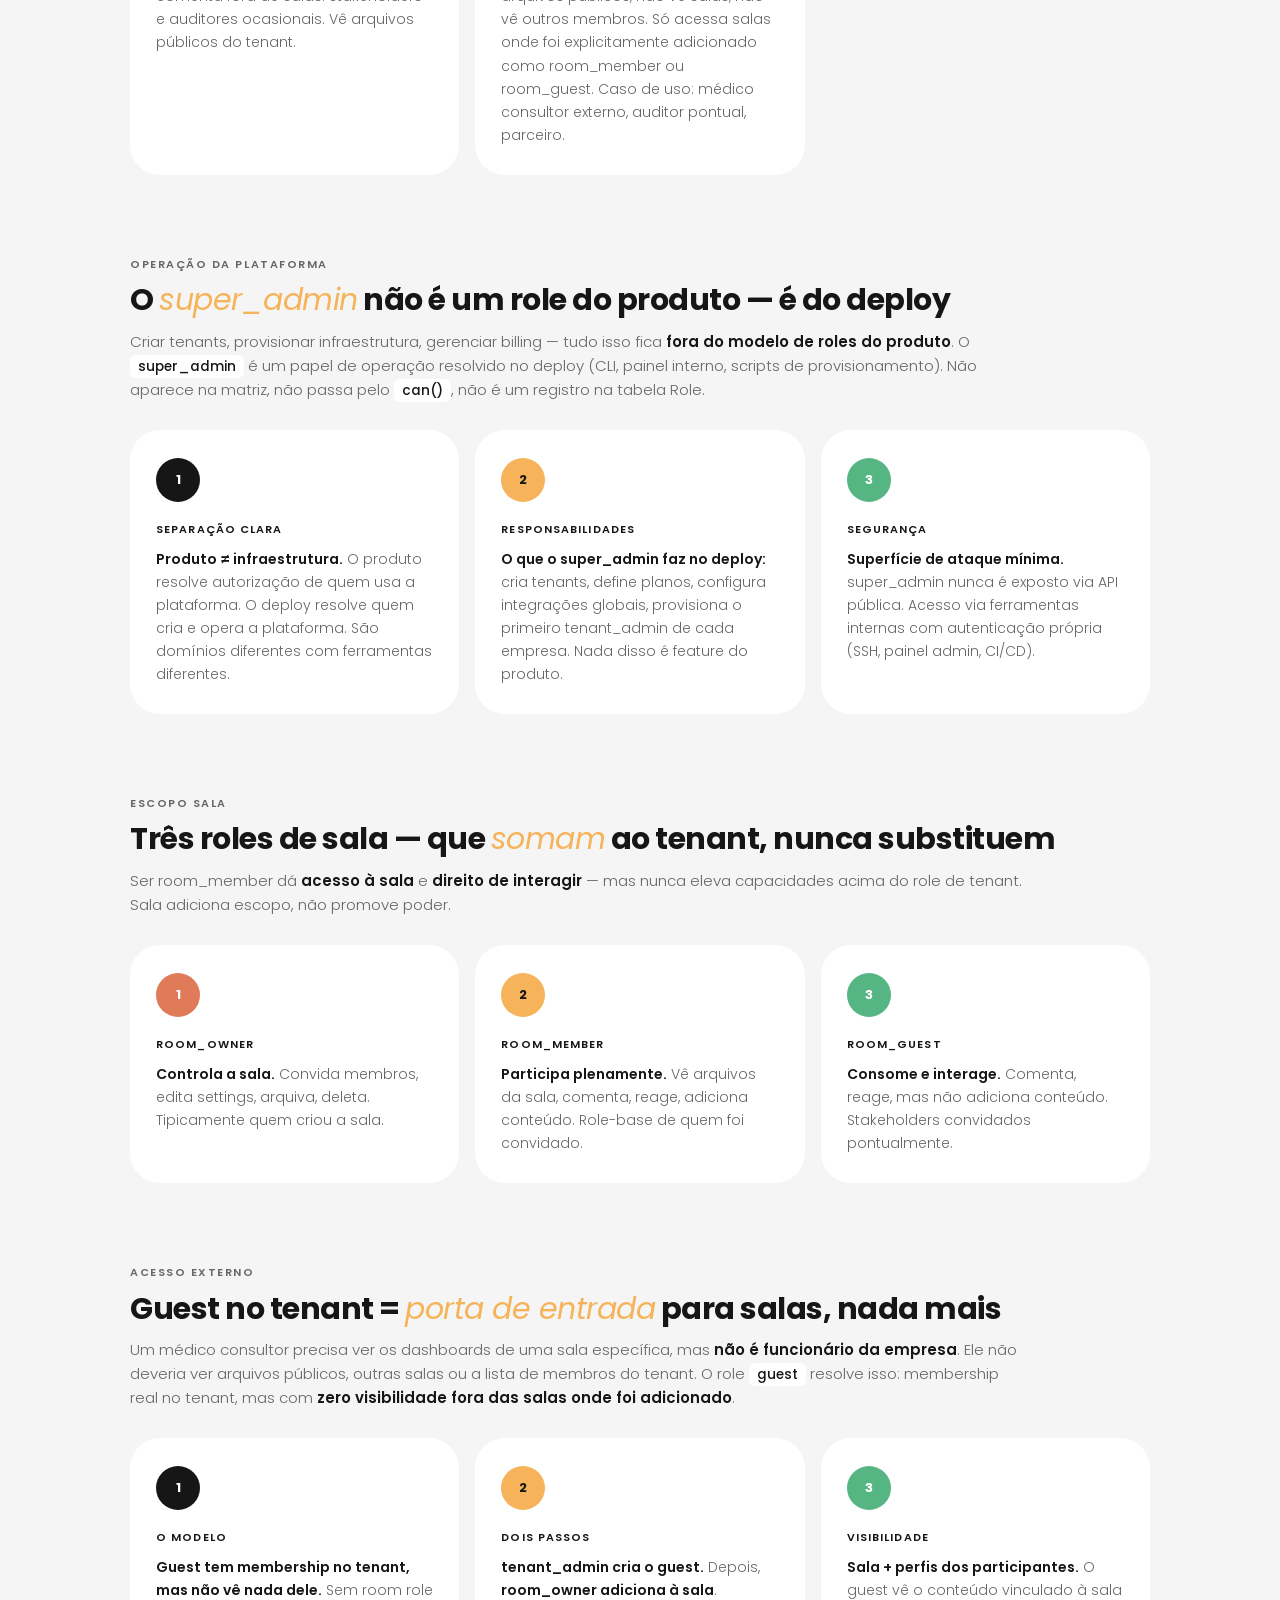
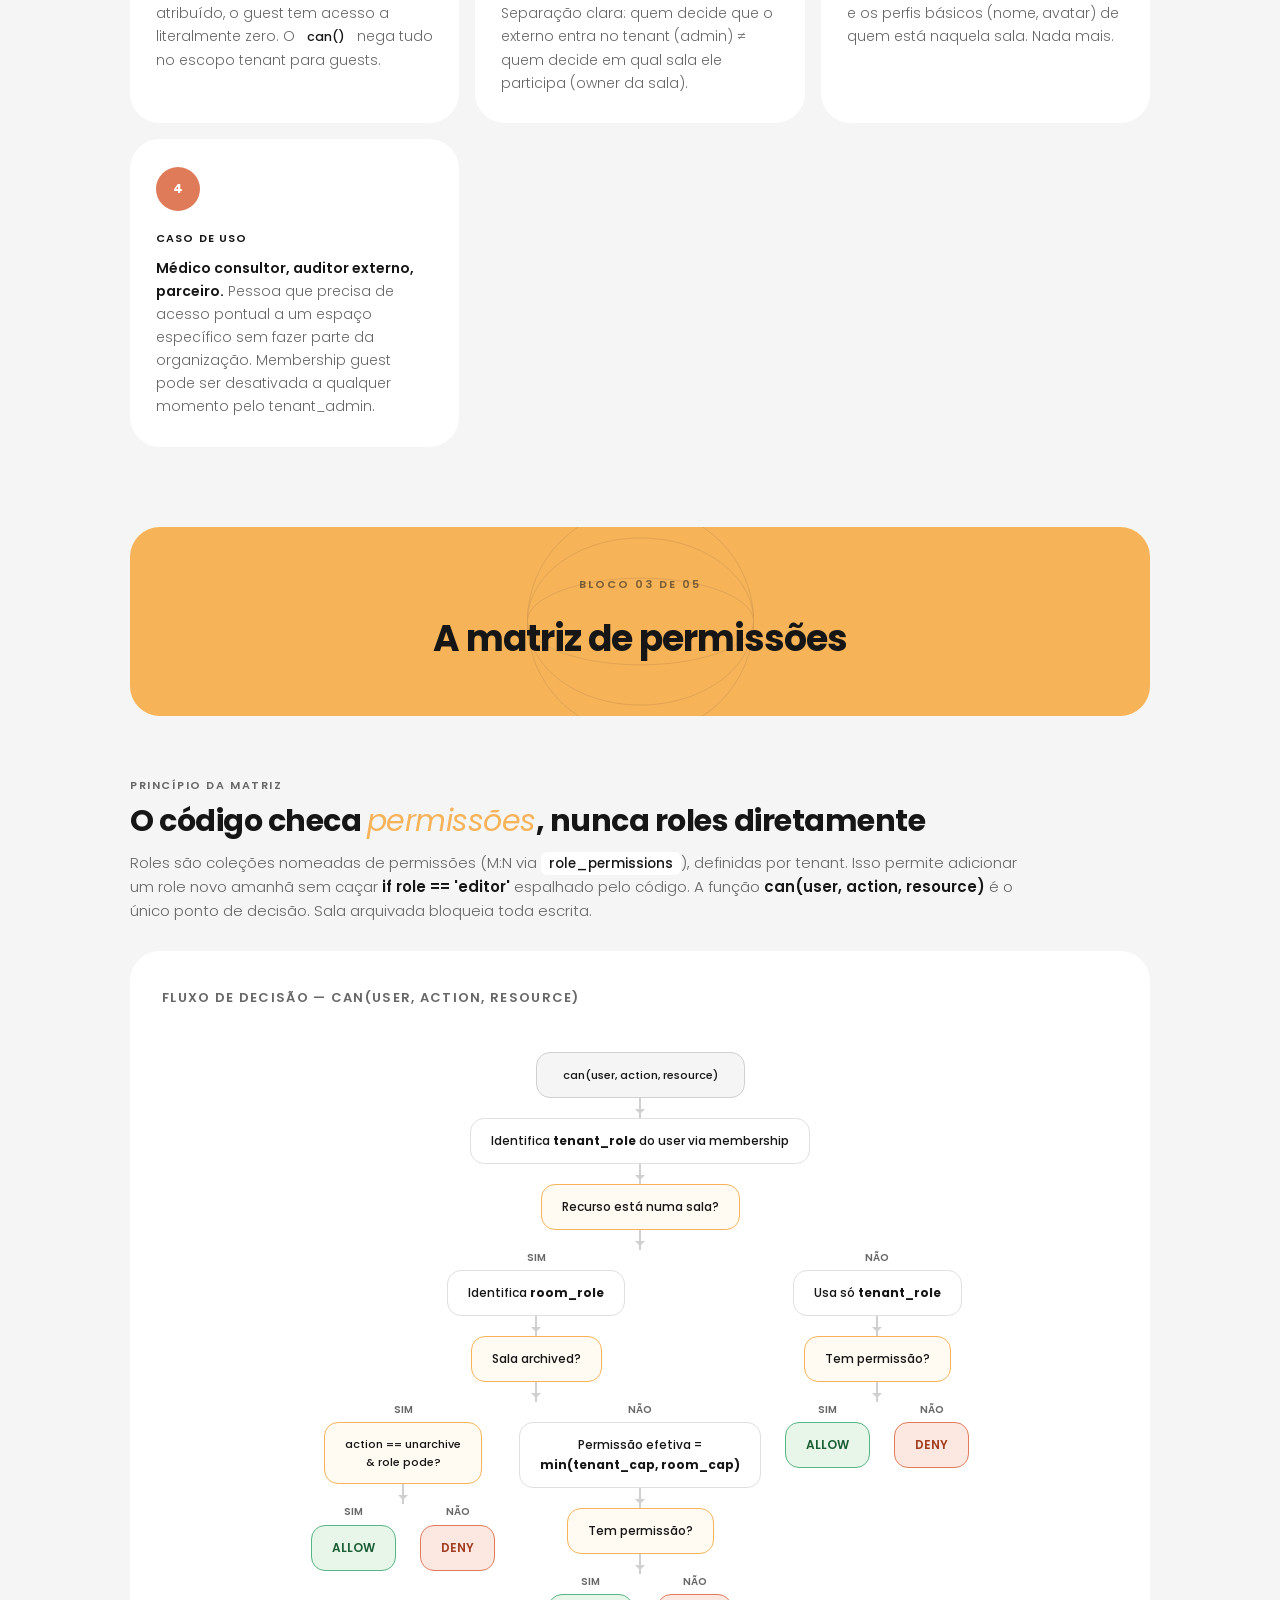
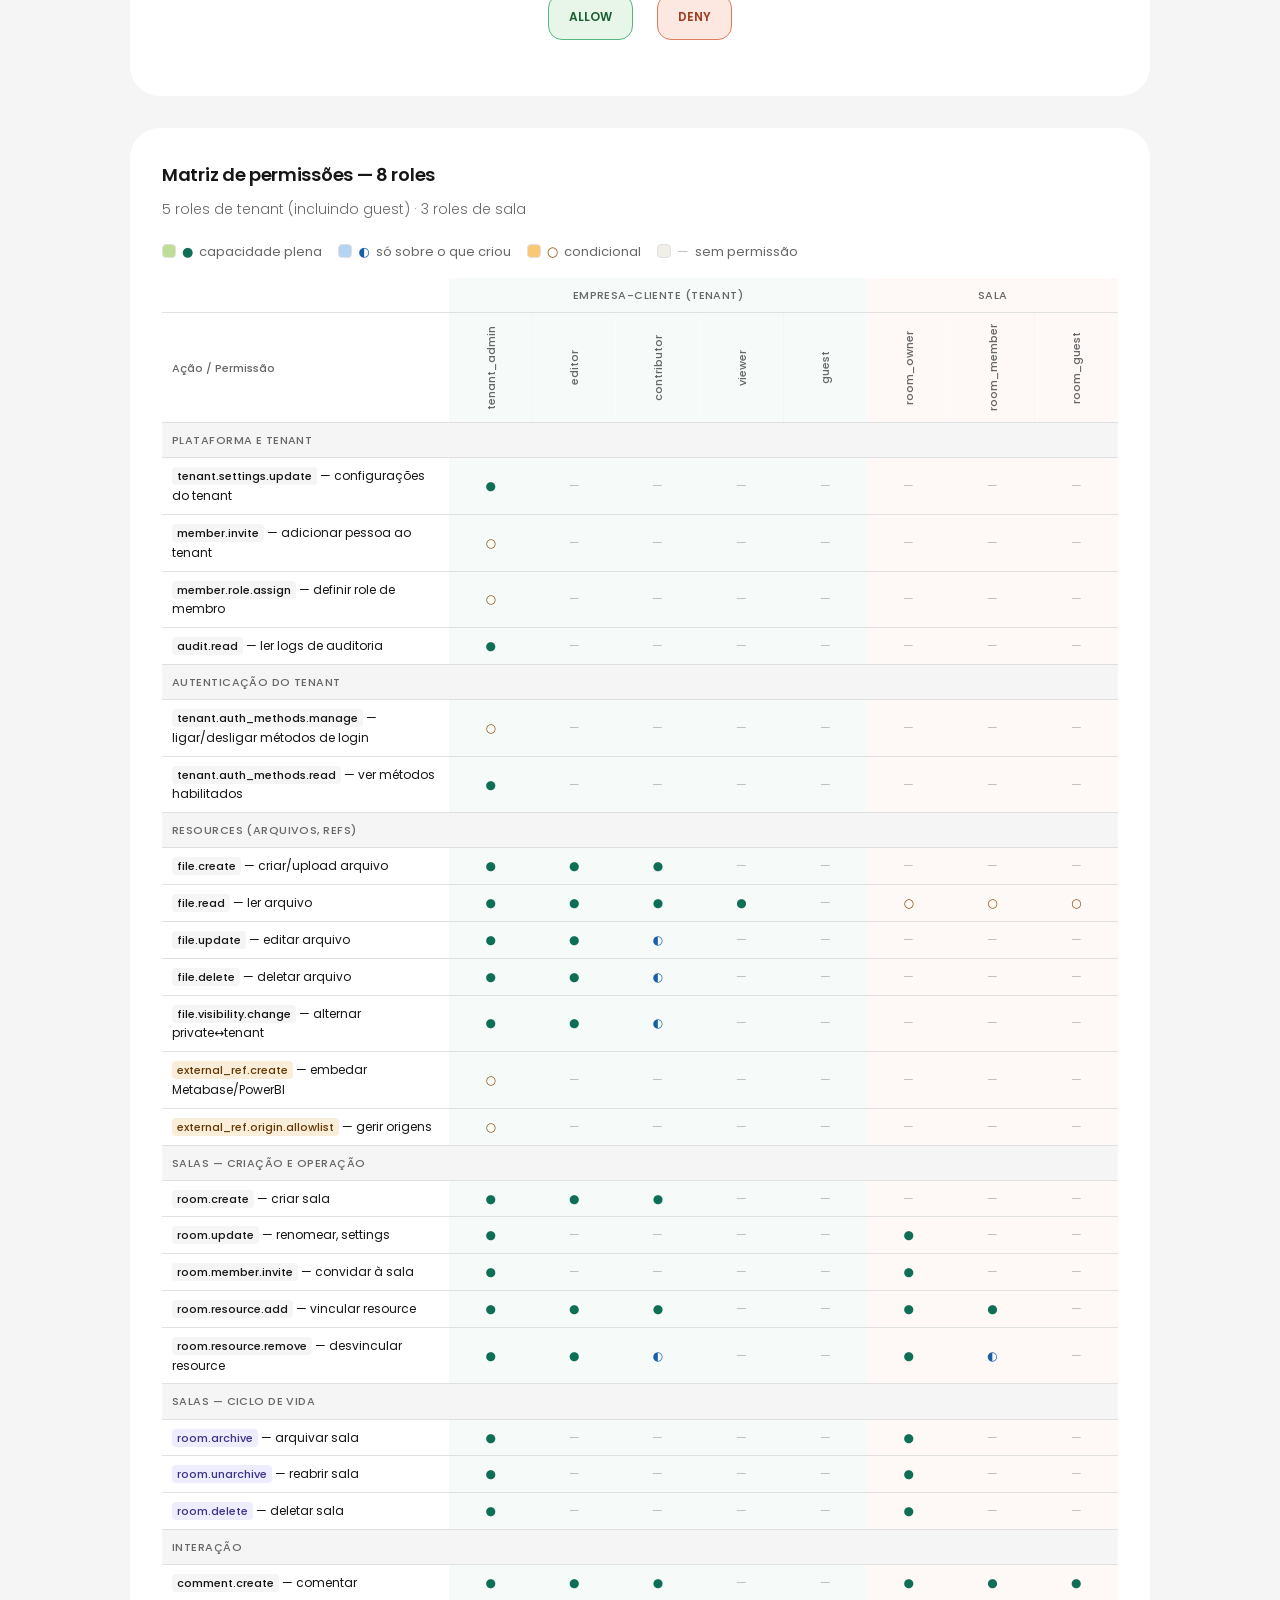
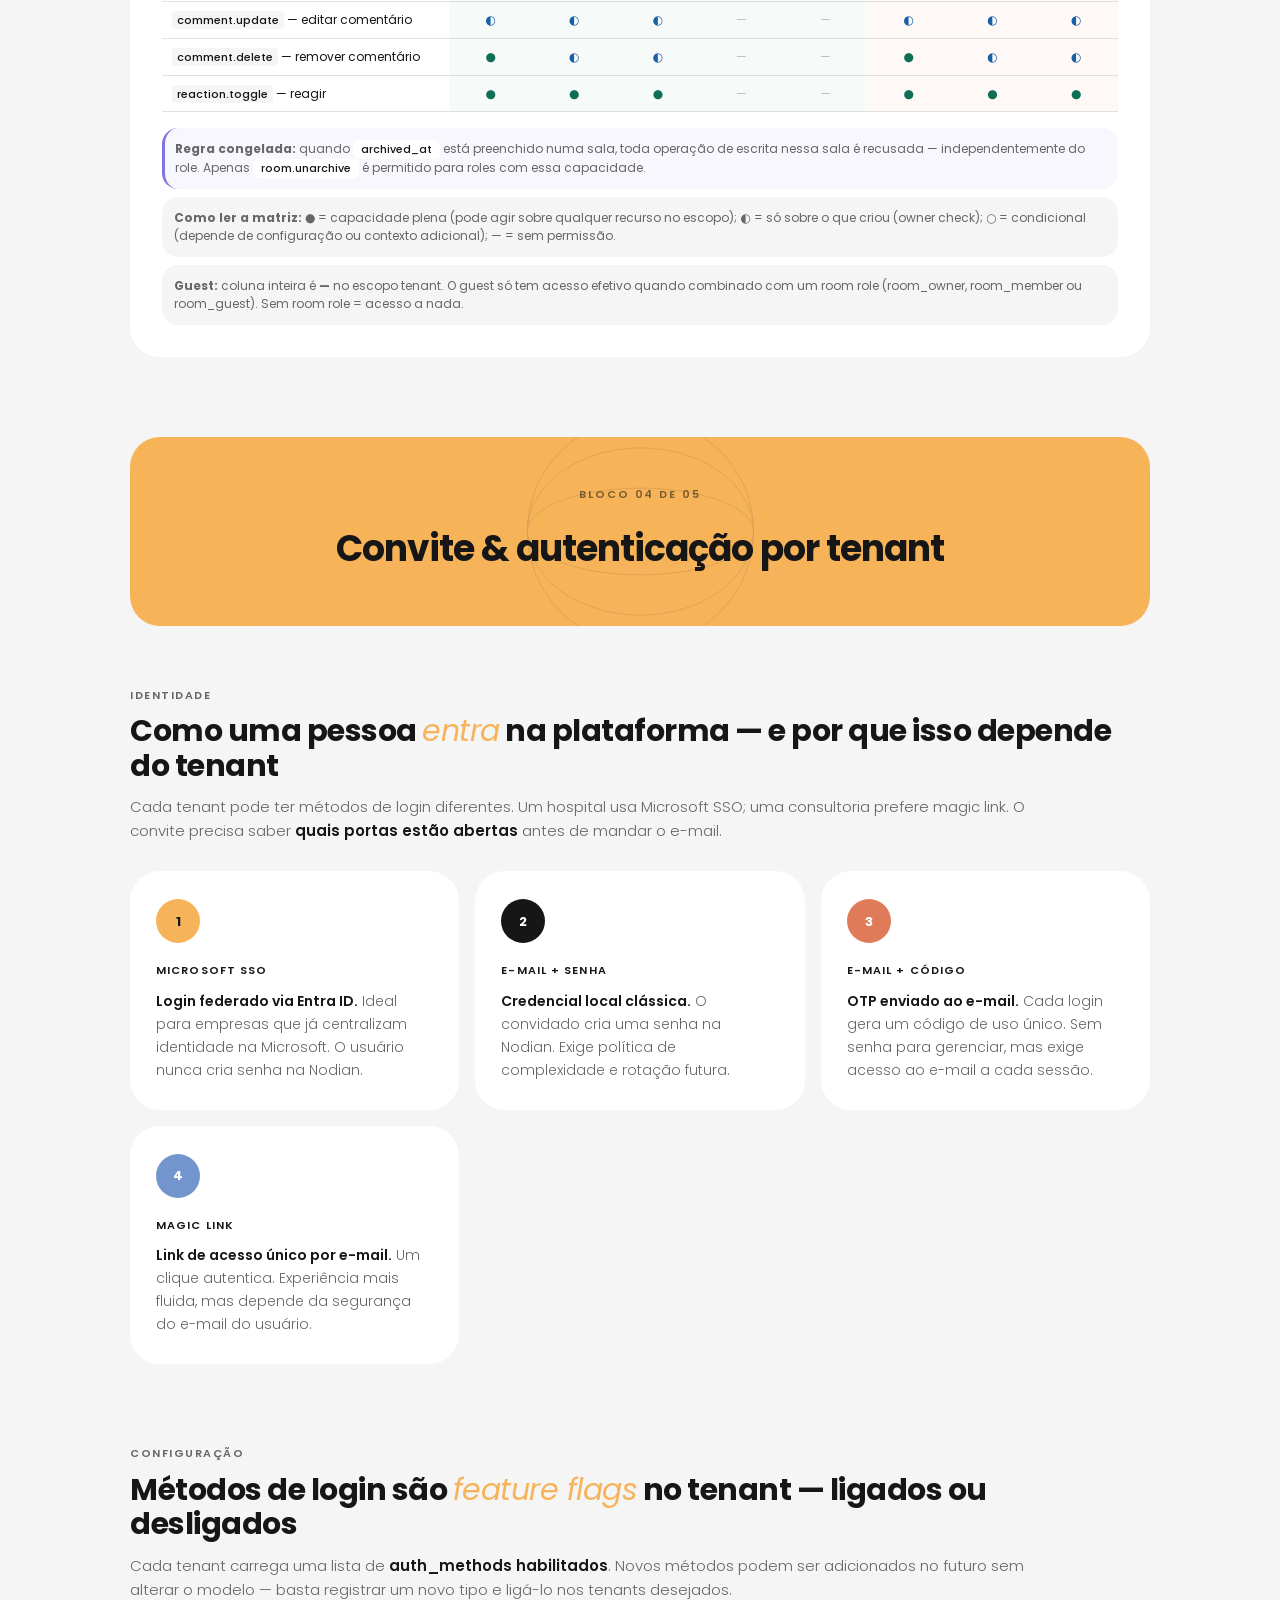
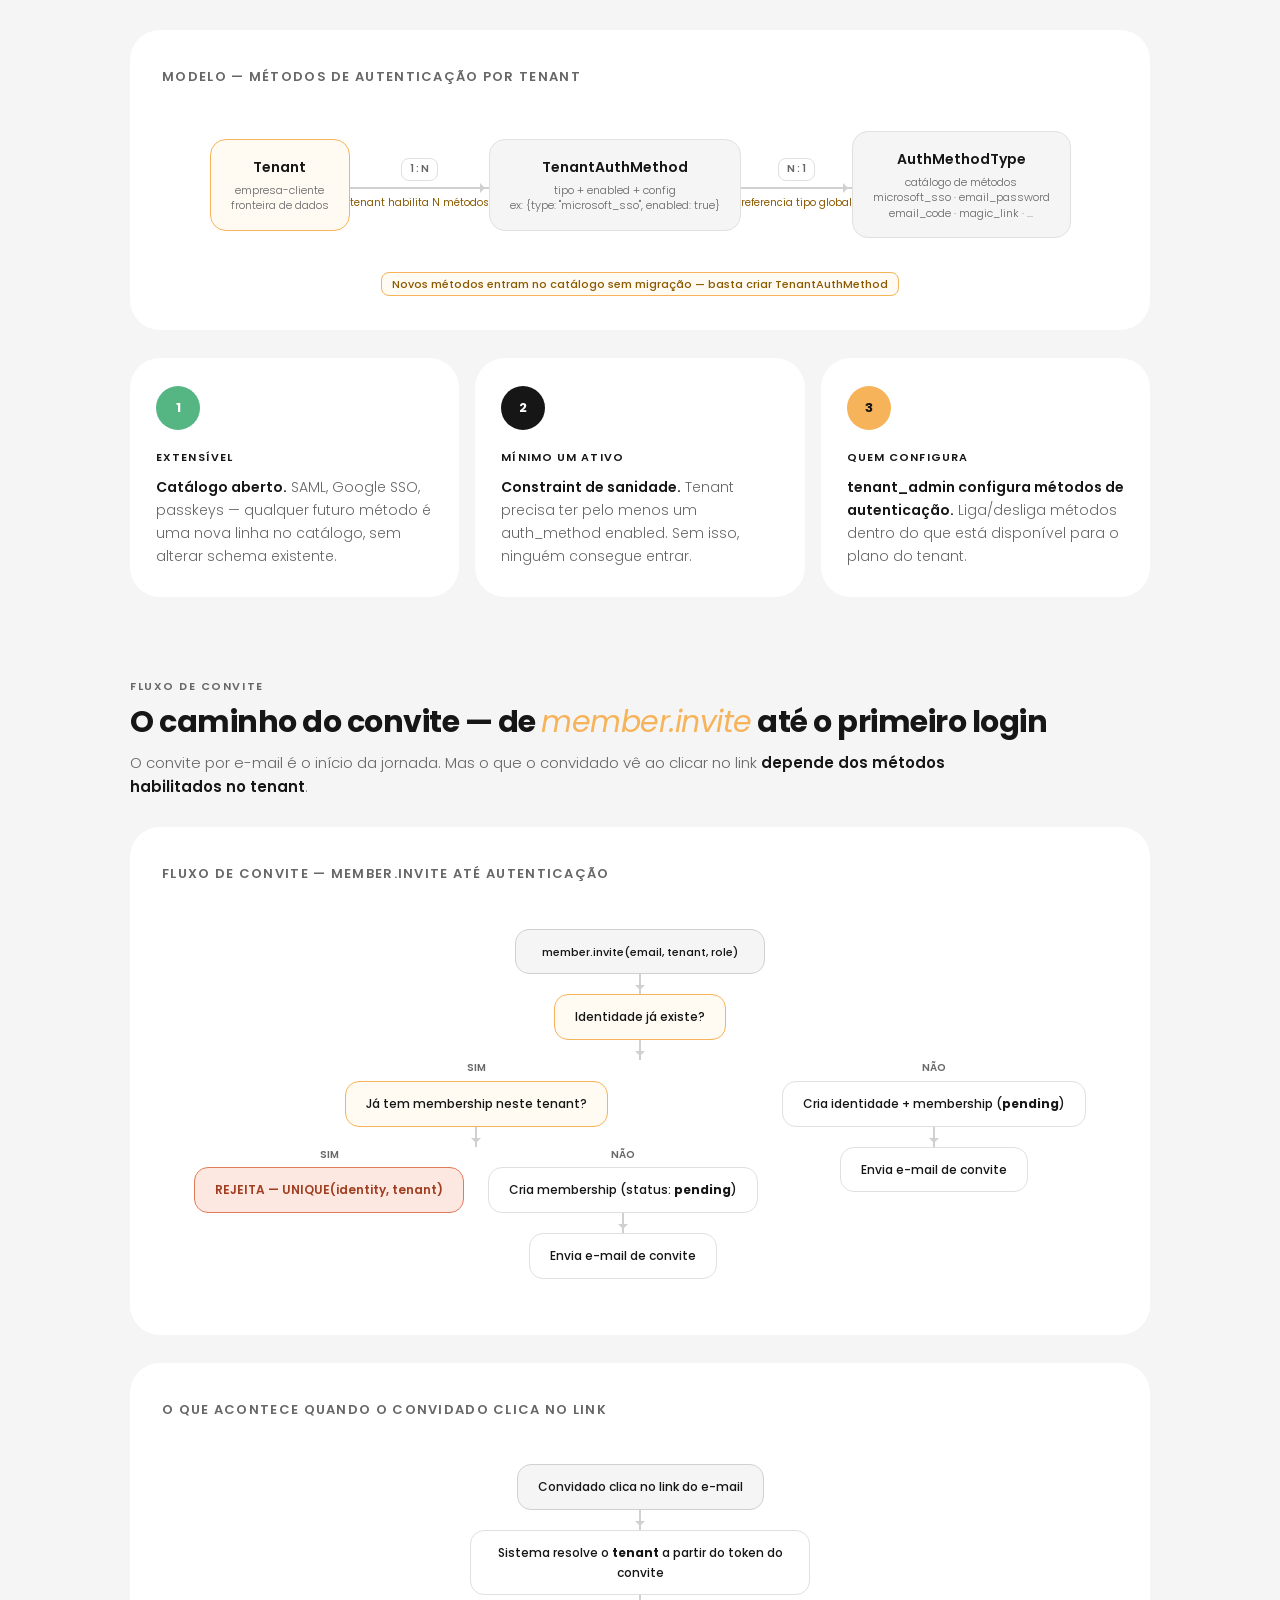
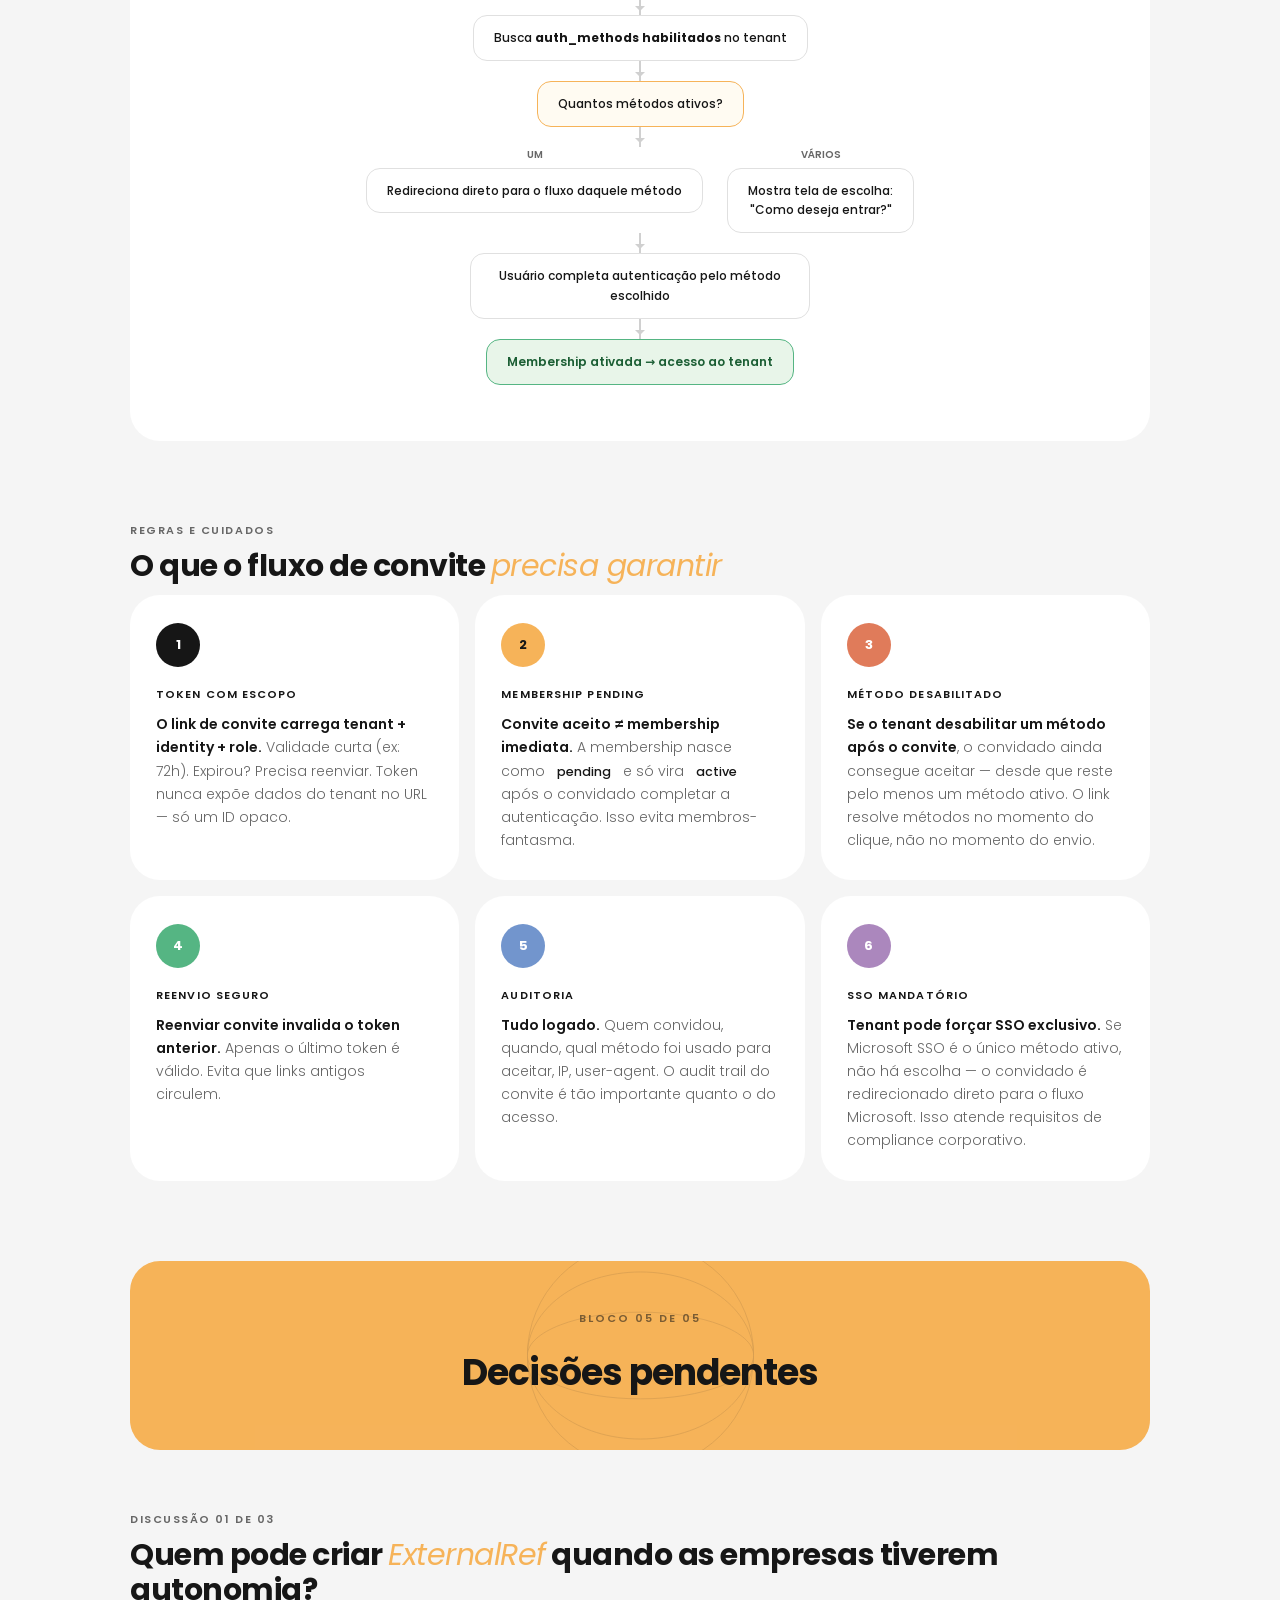
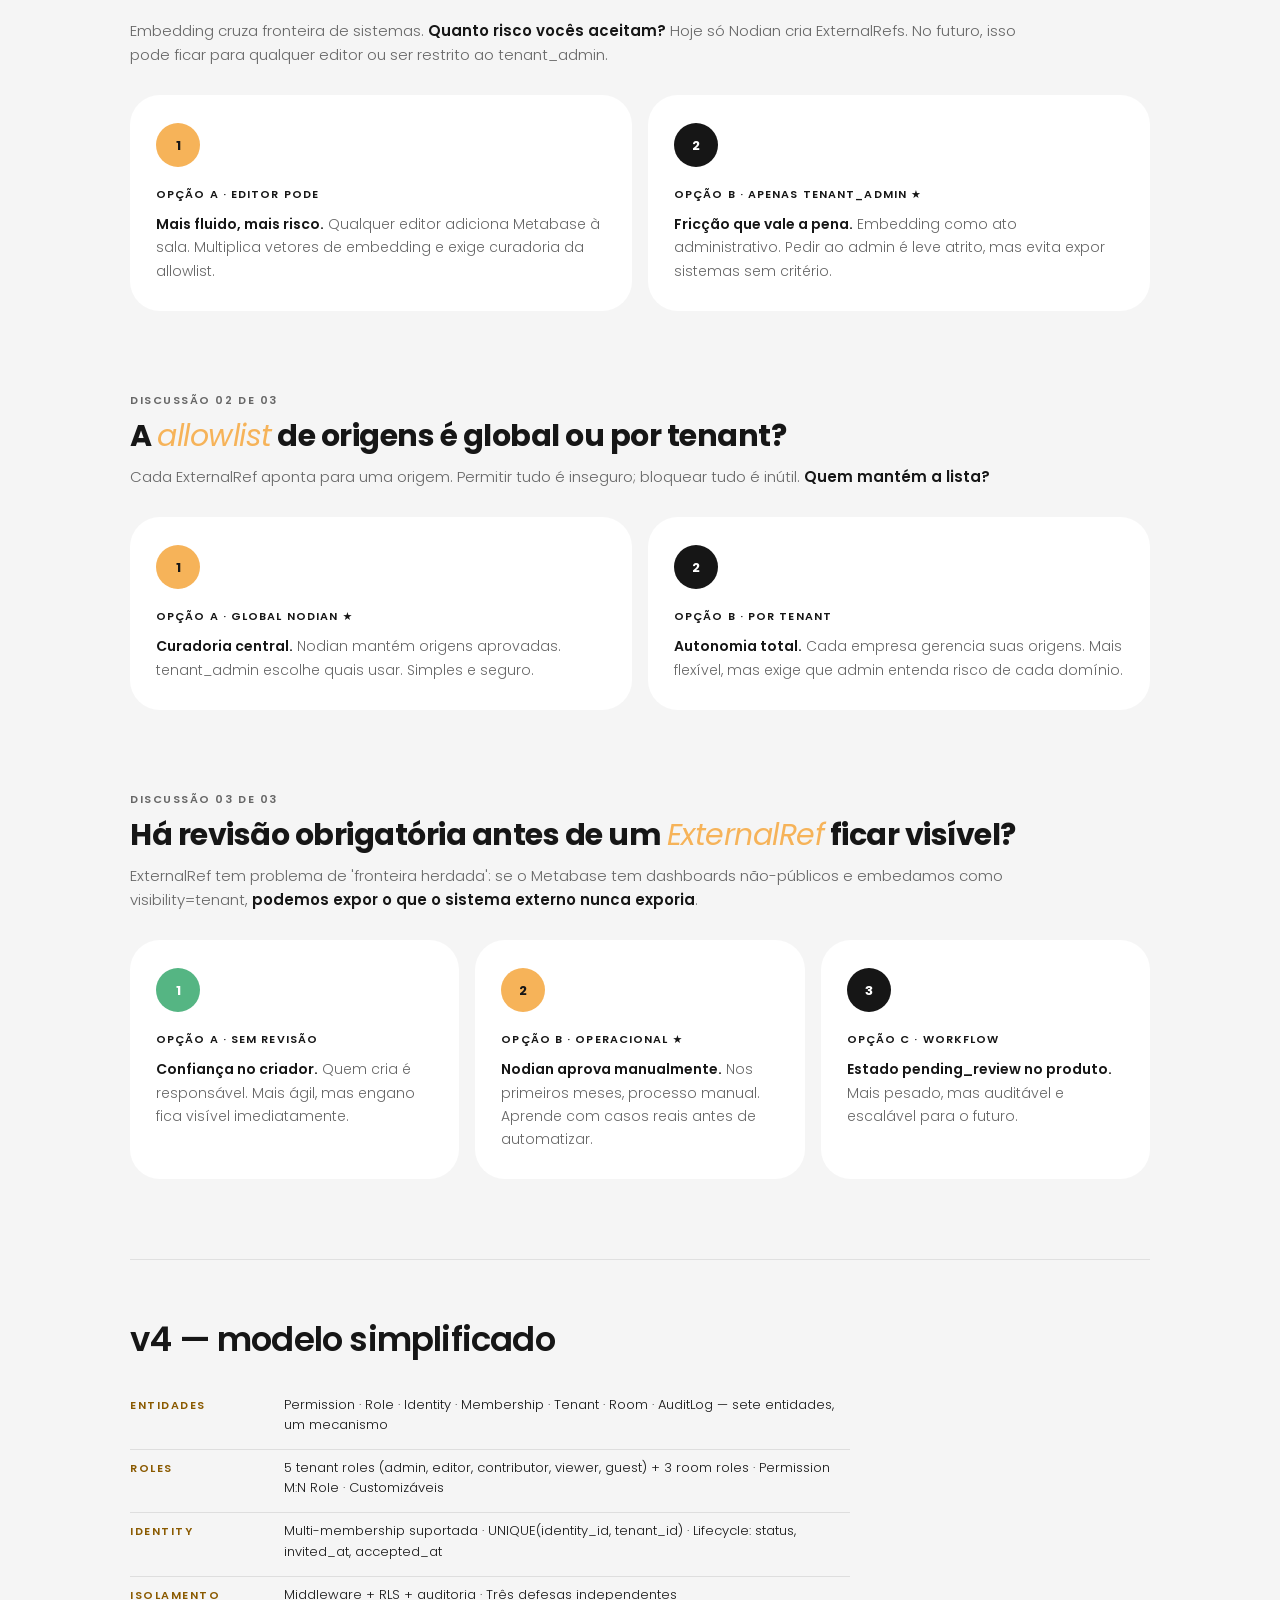
==== commit c71adbbd: "refactor: rebuild ER diagram as flowchart-style hierarchy with Tenant as root - Tenant at top, branc" ====
--- a/roles-permissions-v2.html
+++ b/roles-permissions-v2.html
@@ -300,85 +300,54 @@
   </div>
 </section>
 
-<!-- ER Diagram v4 -->
-<div class="diagram">
+<!-- ER Diagram v4 — Flowchart style, Tenant first -->
+<div class="diagram" style="margin-top:28px">
   <div class="diagram-title">Modelo de entidades v4</div>
-  <!-- Row 1: Permission → Role → Tenant → Room -->
-  <div class="er-diagram" style="flex-wrap:wrap;justify-content:center;gap:8px;min-width:900px">
-    <div class="er-entity" style="border-color:#ab87bd;background:rgba(171,135,189,.06)">
-      <div class="er-entity-name">Permission</div>
-      <div class="er-entity-desc">Ação granular + resource_type<br>ex: file.create, room.archive</div>
-    </div>
-    <div class="er-connector">
-      <div class="er-connector-label">M : N</div>
-      <div class="er-connector-line"></div>
-      <div class="er-connector-note">via role_permissions</div>
-    </div>
-    <div class="er-entity er-entity--highlight">
-      <div class="er-entity-name">Role</div>
-      <div class="er-entity-desc">slug + name · permissões via M:N<br>definido por tenant</div>
-    </div>
-    <div class="er-connector">
-      <div class="er-connector-label">N : 1</div>
-      <div class="er-connector-line"></div>
-      <div class="er-connector-note">role pertence a um tenant</div>
-    </div>
-    <div class="er-entity" style="border-color:#55b583;background:rgba(85,181,131,.06)">
-      <div class="er-entity-name">Tenant</div>
-      <div class="er-entity-desc">empresa-cliente<br>fronteira de dados</div>
-    </div>
-    <div class="er-connector">
-      <div class="er-connector-label">1 : N</div>
-      <div class="er-connector-line"></div>
-      <div class="er-connector-note">tenant tem N salas</div>
-    </div>
-    <div class="er-entity">
-      <div class="er-entity-name">Room</div>
-      <div class="er-entity-desc">Espaço colaborativo<br>dentro do tenant</div>
-    </div>
-  </div>
-  <!-- Row 2: Identity → Membership → Role -->
-  <div class="er-diagram" style="margin-top:24px;flex-wrap:wrap;justify-content:center;gap:8px;min-width:700px">
-    <div class="er-entity">
-      <div class="er-entity-name">Identity</div>
-      <div class="er-entity-desc">Quem a pessoa é<br>e-mail único</div>
-    </div>
-    <div class="er-connector">
-      <div class="er-connector-label">1 : N</div>
-      <div class="er-connector-line"></div>
-      <div class="er-connector-note">pode ter N memberships</div>
-    </div>
-    <div class="er-entity er-entity--highlight">
-      <div class="er-entity-name">Membership</div>
-      <div class="er-entity-desc">Identity + Tenant + Role<br>status · invited_at · accepted_at<br>UNIQUE(identity_id, tenant_id)</div>
-    </div>
-    <div class="er-connector">
-      <div class="er-connector-label">N : 1</div>
-      <div class="er-connector-line"></div>
-      <div class="er-connector-note">membership referencia um role</div>
-    </div>
-    <div class="er-entity er-entity--highlight">
-      <div class="er-entity-name">Role</div>
-      <div class="er-entity-desc">(mesmo de cima)</div>
-    </div>
-  </div>
-  <div style="text-align:center;margin-top:20px;font-size:12px;color:#676767;font-weight:300">
-    <span style="background:#f5f5f5;border:1px solid #e0e0e0;border-radius:8px;padding:3px 10px;font-weight:500;font-size:11px;color:#676767">Decisão: sem permissões diretas por Identity — tudo passa por Role</span>
-  </div>
-  <!-- Row 3: AuditLog → Tenant -->
-  <div class="er-diagram" style="margin-top:24px;flex-wrap:wrap;justify-content:center;gap:8px;min-width:500px">
-    <div class="er-entity" style="border-color:#e07b5a;background:rgba(224,123,90,.06)">
-      <div class="er-entity-name">AuditLog</div>
-      <div class="er-entity-desc">identity_id · action · resource_type<br>resource_id · tenant_id · timestamp · metadata</div>
-    </div>
-    <div class="er-connector">
-      <div class="er-connector-label">N : 1</div>
-      <div class="er-connector-line"></div>
-      <div class="er-connector-note">log por tenant</div>
-    </div>
-    <div class="er-entity" style="border-color:#55b583;background:rgba(85,181,131,.06)">
-      <div class="er-entity-name">Tenant</div>
-      <div class="er-entity-desc">(mesmo de cima)</div>
+  <div class="flowchart">
+    <!-- Tenant — root -->
+    <div class="fc-node" style="background:rgba(85,181,131,.06);border:1.5px solid #55b583"><strong>Tenant</strong><br><span style="font-size:11px;font-weight:300;color:#676767">empresa-cliente · fronteira de dados</span></div>
+    <div class="fc-arrow"></div>
+
+    <!-- Branch: Role, Room, Membership, AuditLog -->
+    <div class="fc-branch" style="gap:32px">
+
+      <!-- Arm 1: Role → Permission -->
+      <div class="fc-branch-arm">
+        <div class="fc-branch-label">1 : N</div>
+        <div class="fc-node fc-node--decision"><strong>Role</strong><br><span style="font-size:11px;font-weight:300">slug + name · definido por tenant</span></div>
+        <div class="fc-arrow"></div>
+        <div class="fc-branch-label" style="font-size:10px;color:#676767">M : N via role_permissions</div>
+        <div class="fc-arrow" style="height:10px"></div>
+        <div class="fc-node" style="border-color:#ab87bd;background:rgba(171,135,189,.06)"><strong>Permission</strong><br><span style="font-size:11px;font-weight:300;color:#676767">action + resource_type<br>ex: file.create, room.archive</span></div>
+      </div>
+
+      <!-- Arm 2: Room -->
+      <div class="fc-branch-arm">
+        <div class="fc-branch-label">1 : N</div>
+        <div class="fc-node fc-node--process"><strong>Room</strong><br><span style="font-size:11px;font-weight:300;color:#676767">espaço colaborativo<br>dentro do tenant</span></div>
+      </div>
+
+      <!-- Arm 3: Membership → Identity -->
+      <div class="fc-branch-arm">
+        <div class="fc-branch-label">1 : N</div>
+        <div class="fc-node fc-node--decision"><strong>Membership</strong><br><span style="font-size:11px;font-weight:300">Identity + Tenant + Role<br>status · invited_at · accepted_at<br>UNIQUE(identity_id, tenant_id)</span></div>
+        <div class="fc-arrow"></div>
+        <div class="fc-branch-label" style="font-size:10px;color:#676767">N : 1</div>
+        <div class="fc-arrow" style="height:10px"></div>
+        <div class="fc-node fc-node--process"><strong>Identity</strong><br><span style="font-size:11px;font-weight:300;color:#676767">quem a pessoa é · e-mail único<br>pode ter N memberships</span></div>
+      </div>
+
+      <!-- Arm 4: AuditLog -->
+      <div class="fc-branch-arm">
+        <div class="fc-branch-label">1 : N</div>
+        <div class="fc-node" style="border-color:#e07b5a;background:rgba(224,123,90,.06)"><strong>AuditLog</strong><br><span style="font-size:11px;font-weight:300;color:#676767">identity_id · action · resource_type<br>resource_id · timestamp · metadata</span></div>
+      </div>
+
+    </div>
+
+    <!-- Decision note -->
+    <div style="text-align:center;margin-top:24px">
+      <span style="background:#f5f5f5;border:1px solid #e0e0e0;border-radius:8px;padding:3px 10px;font-weight:500;font-size:11px;color:#676767">Decisão: sem permissões diretas por Identity — tudo passa por Role</span>
     </div>
   </div>
 </div>
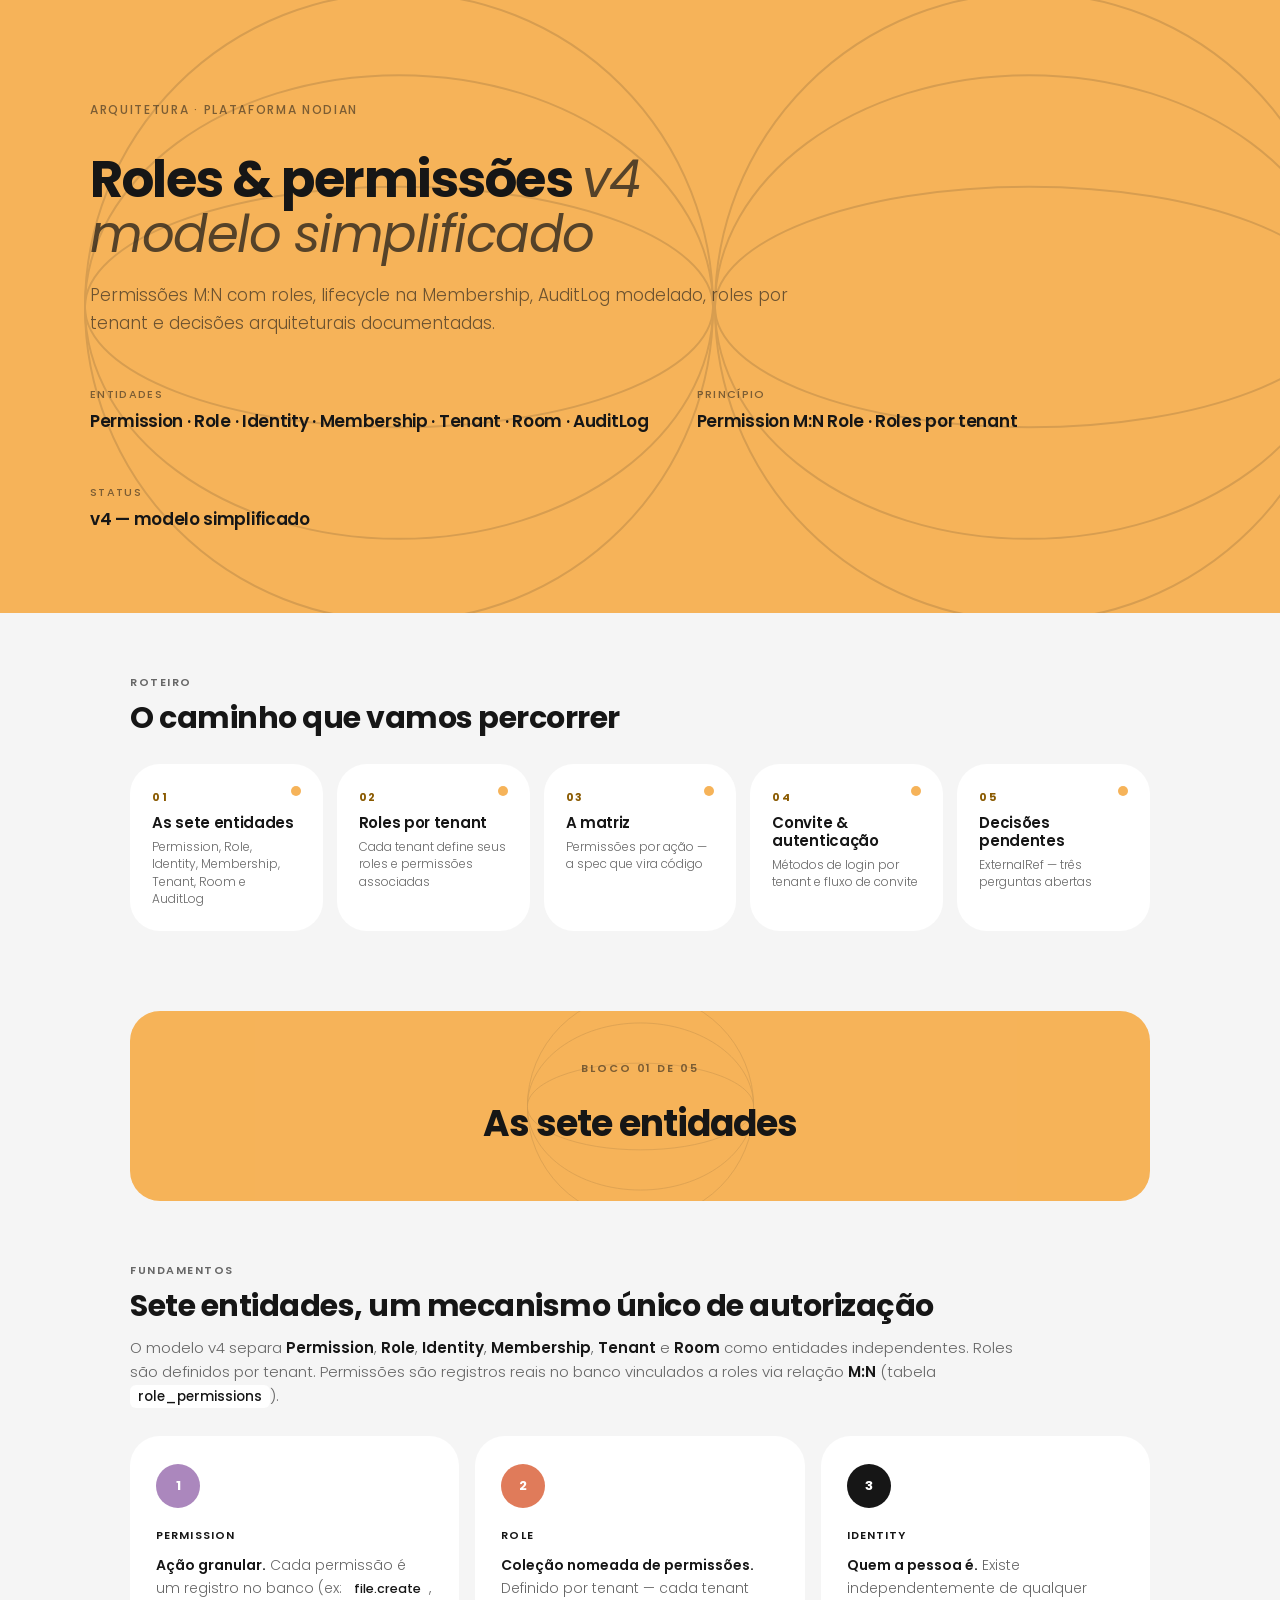
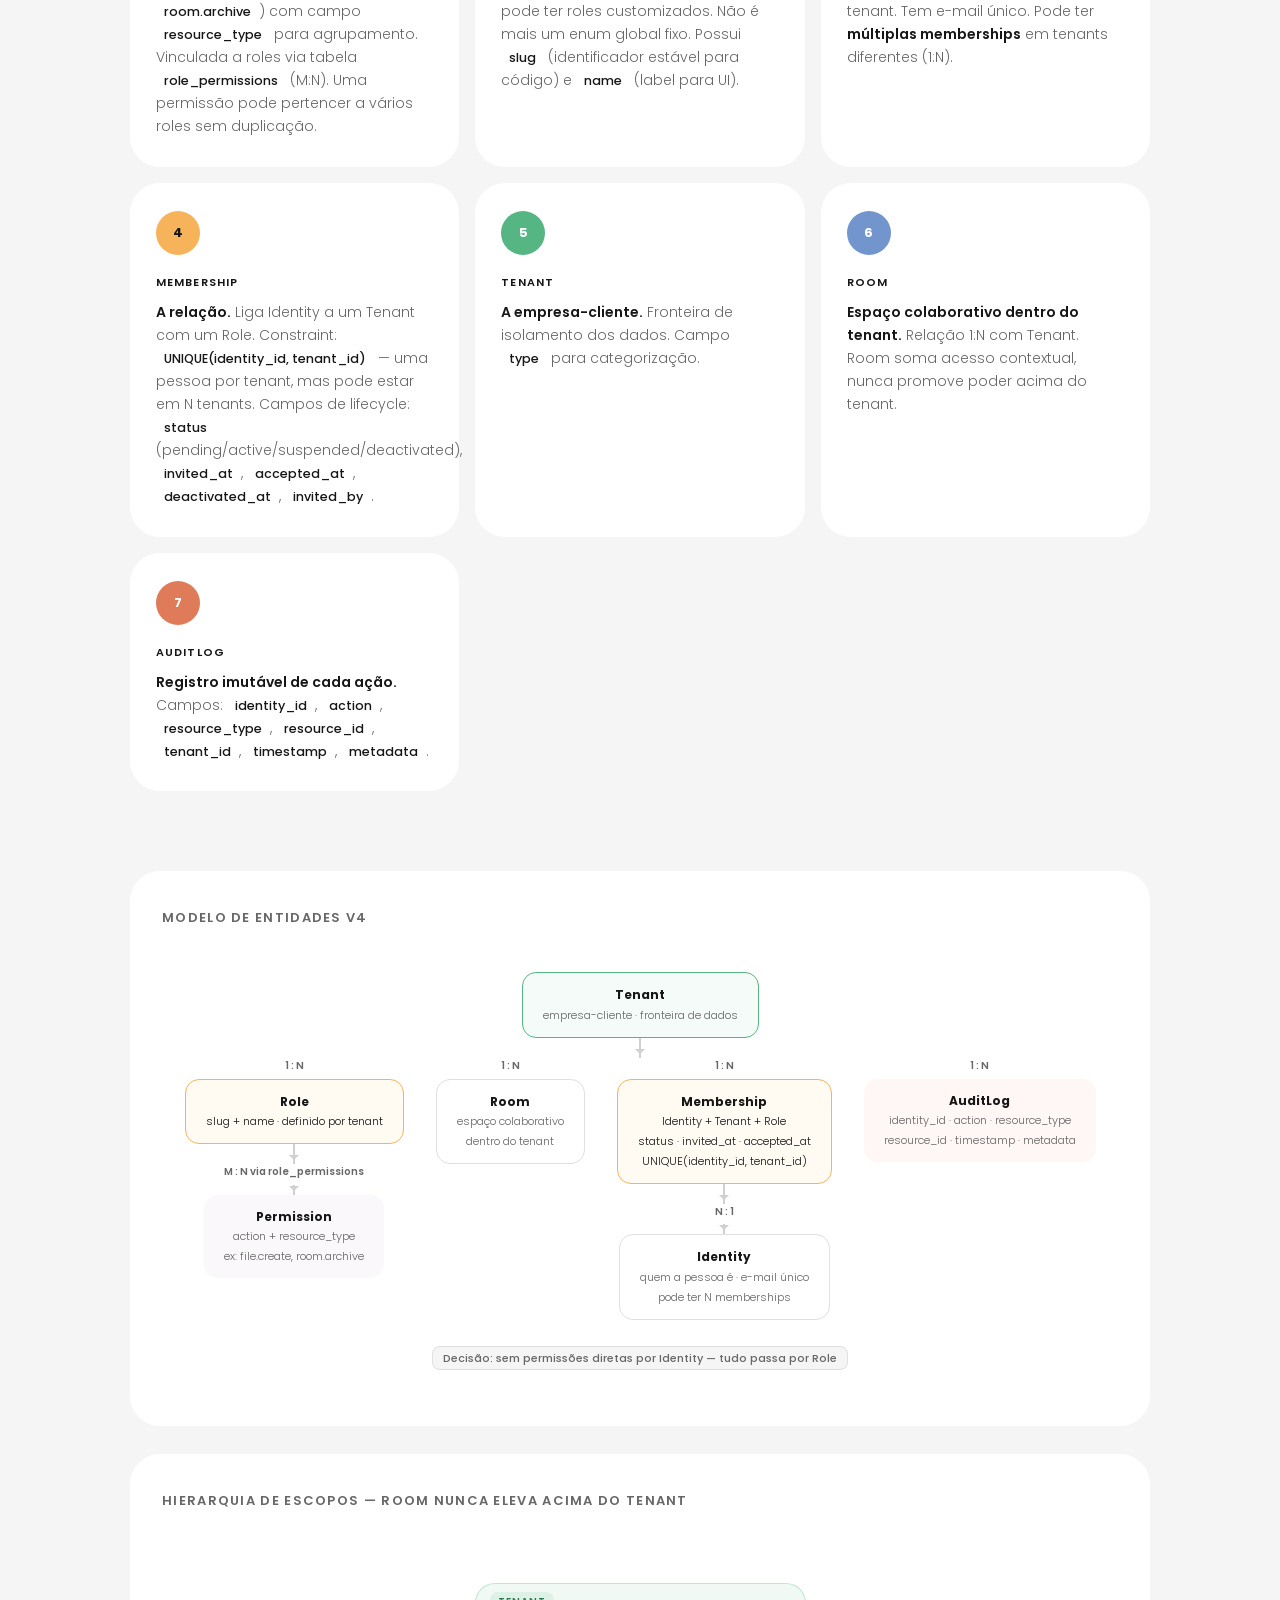
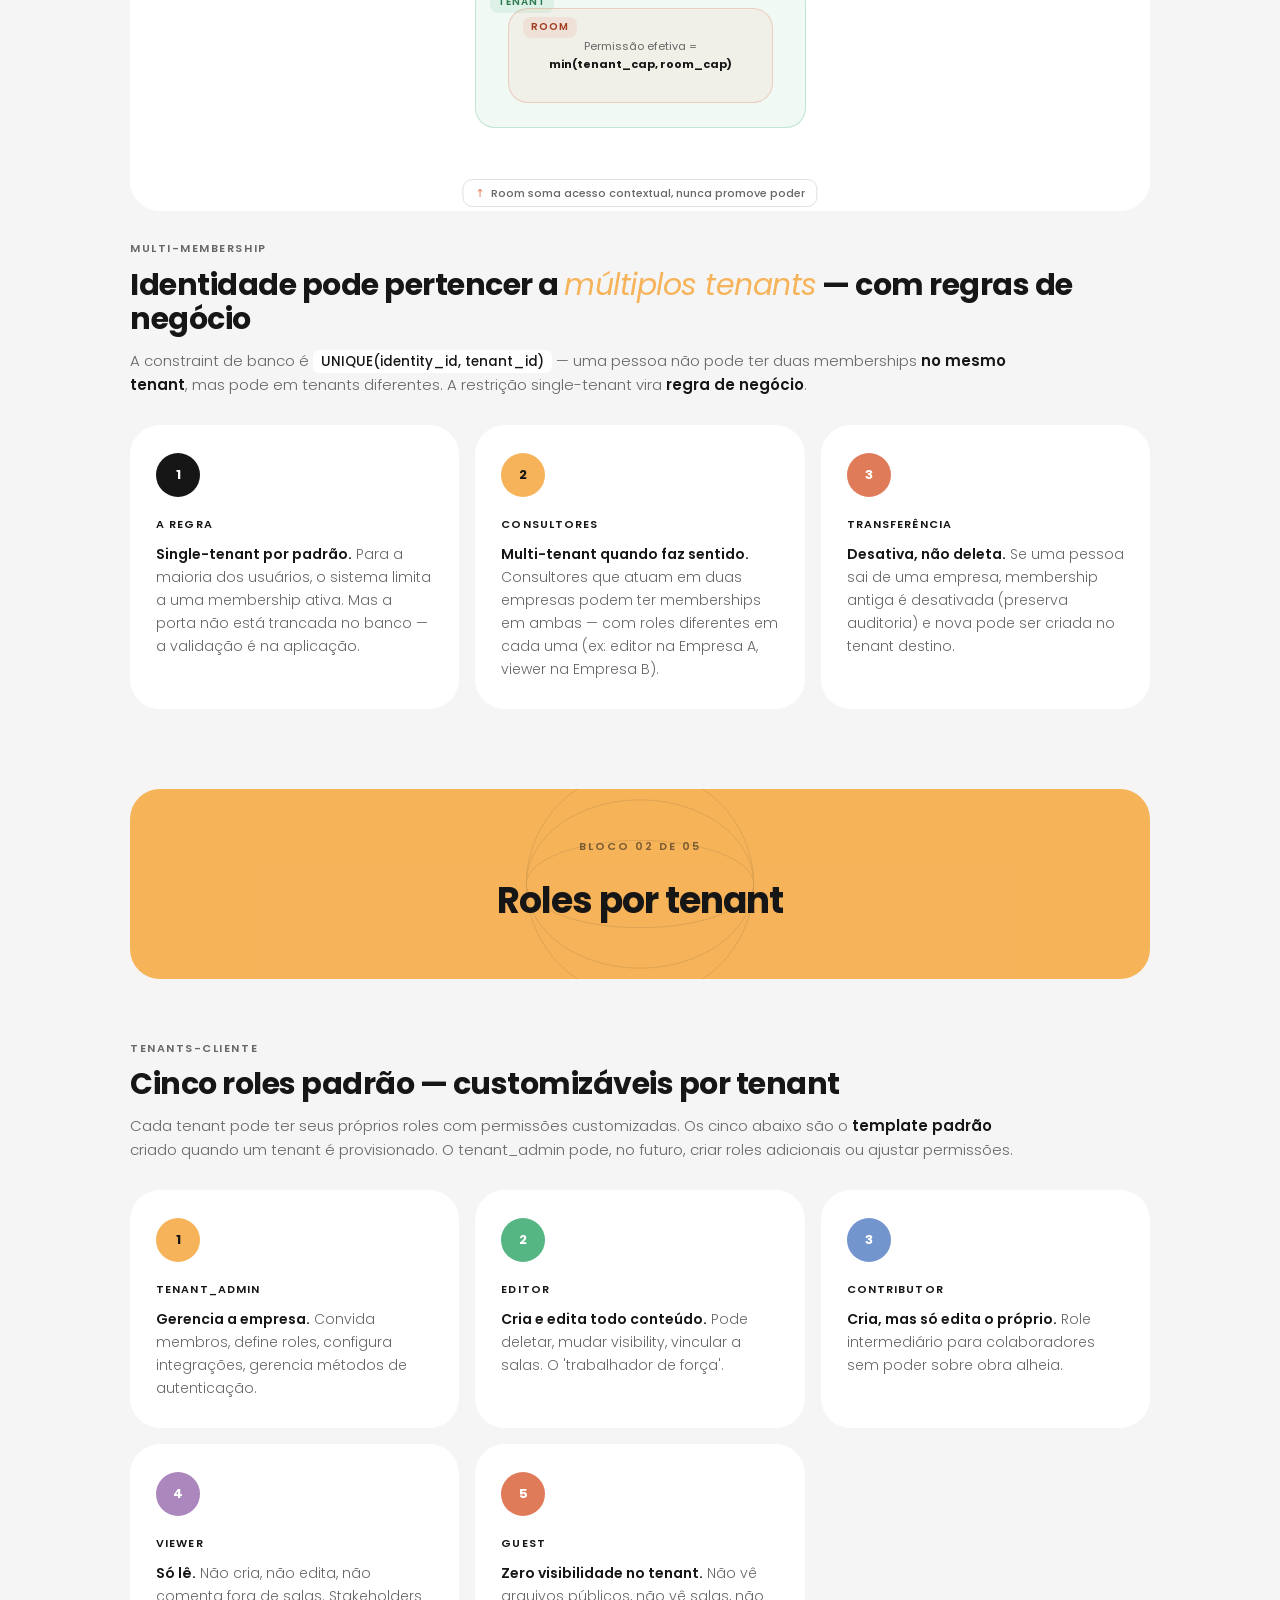
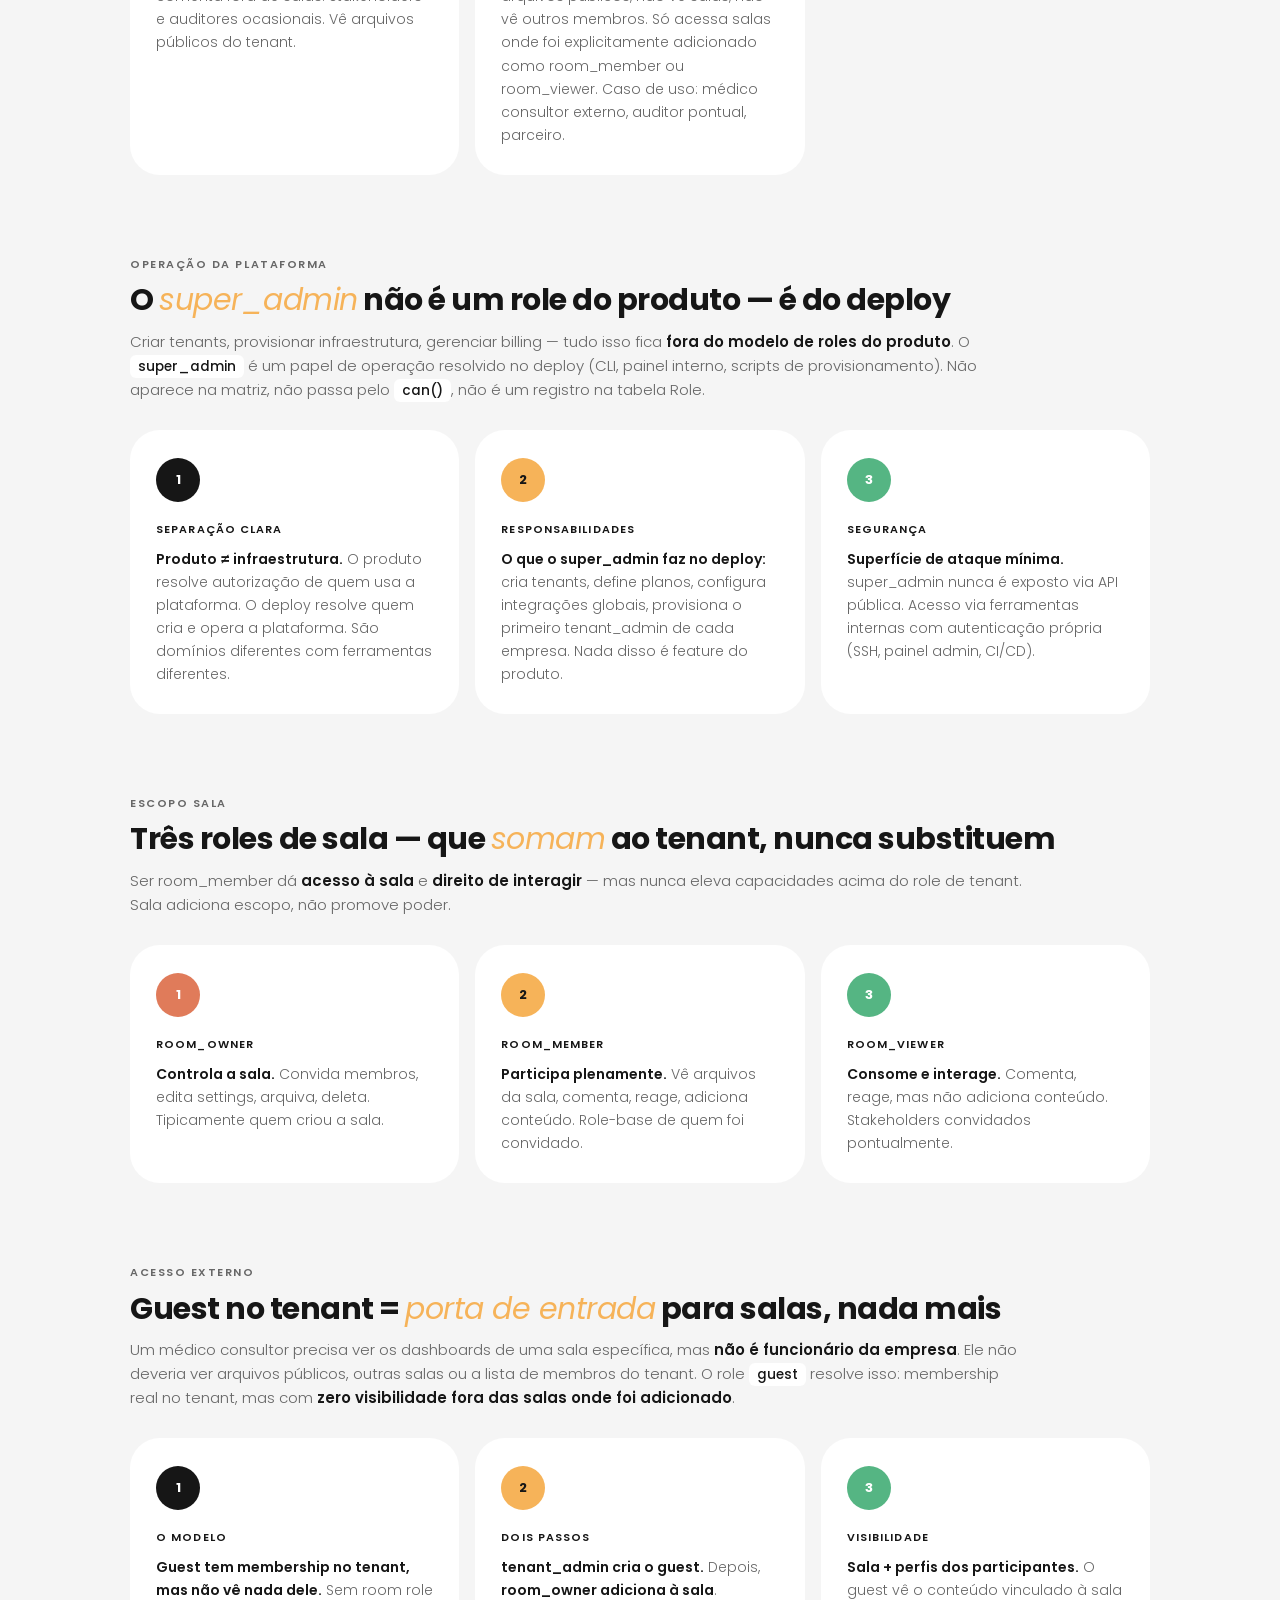
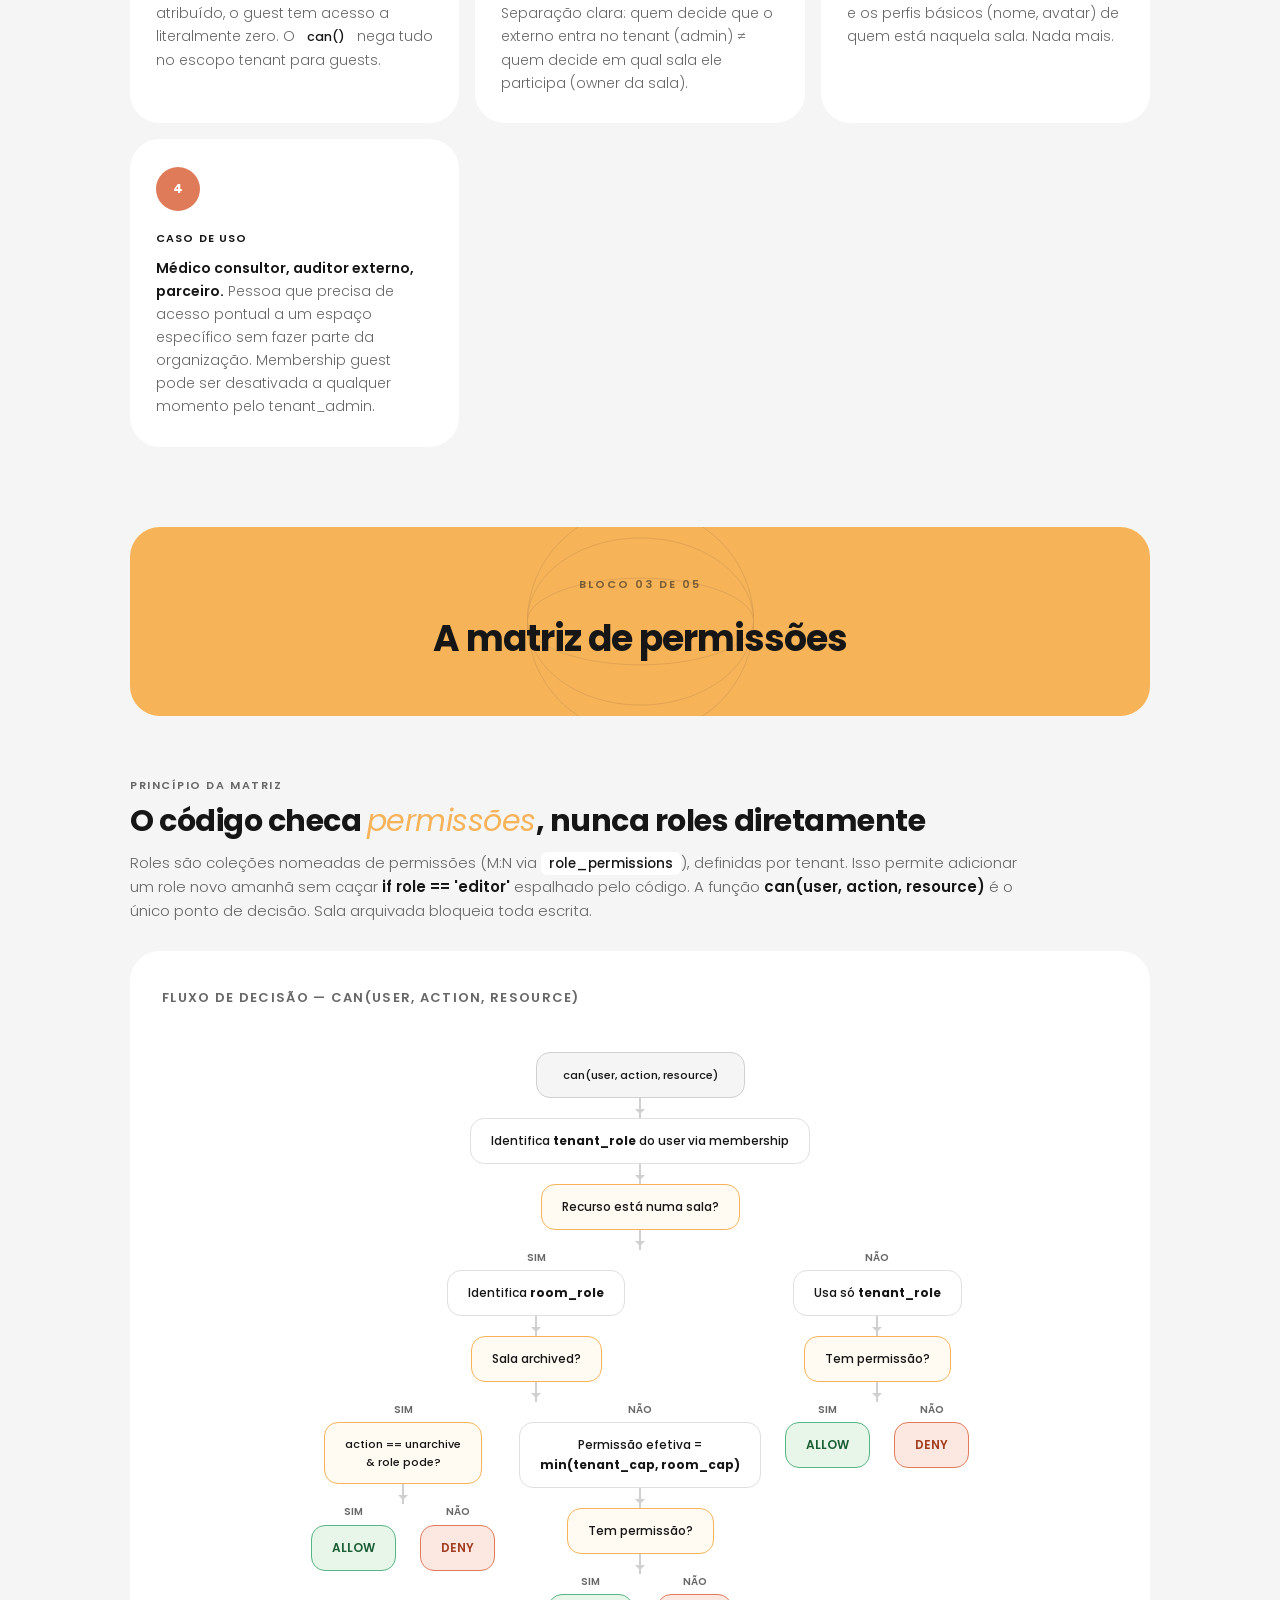
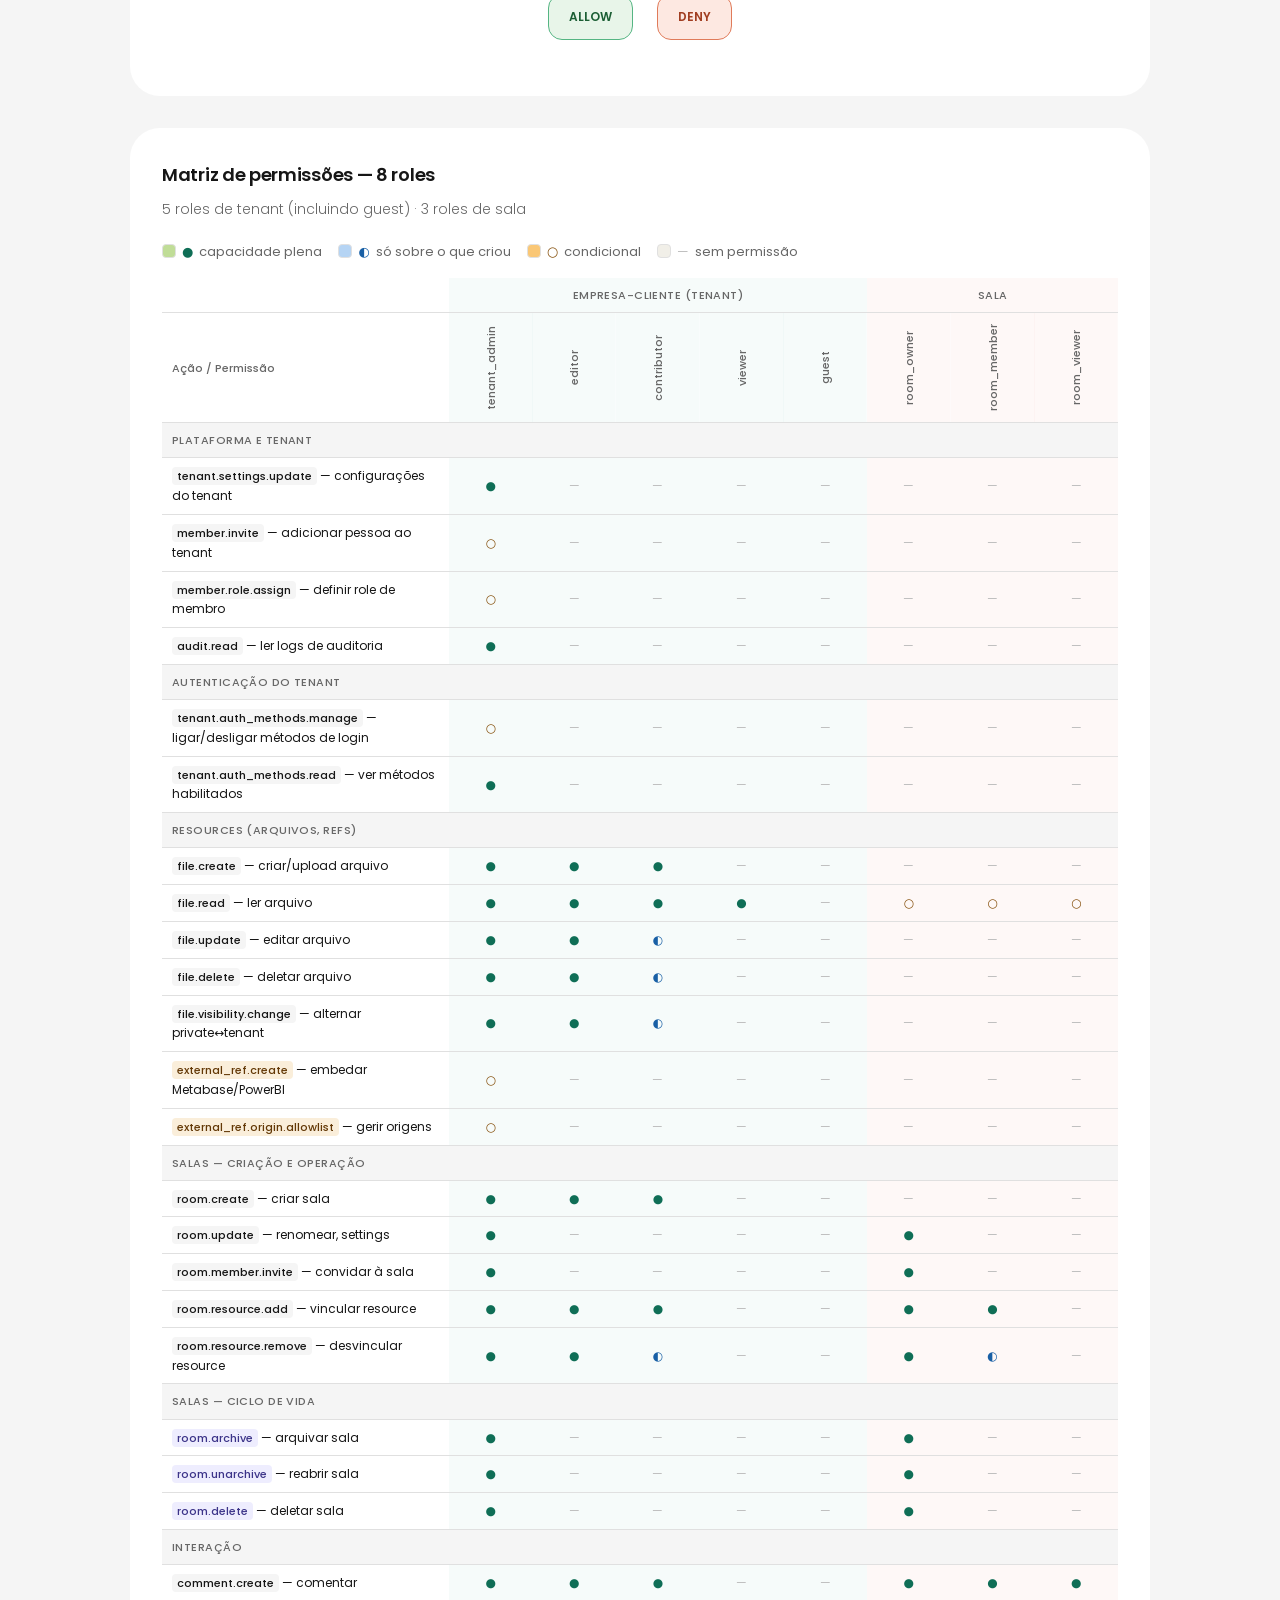
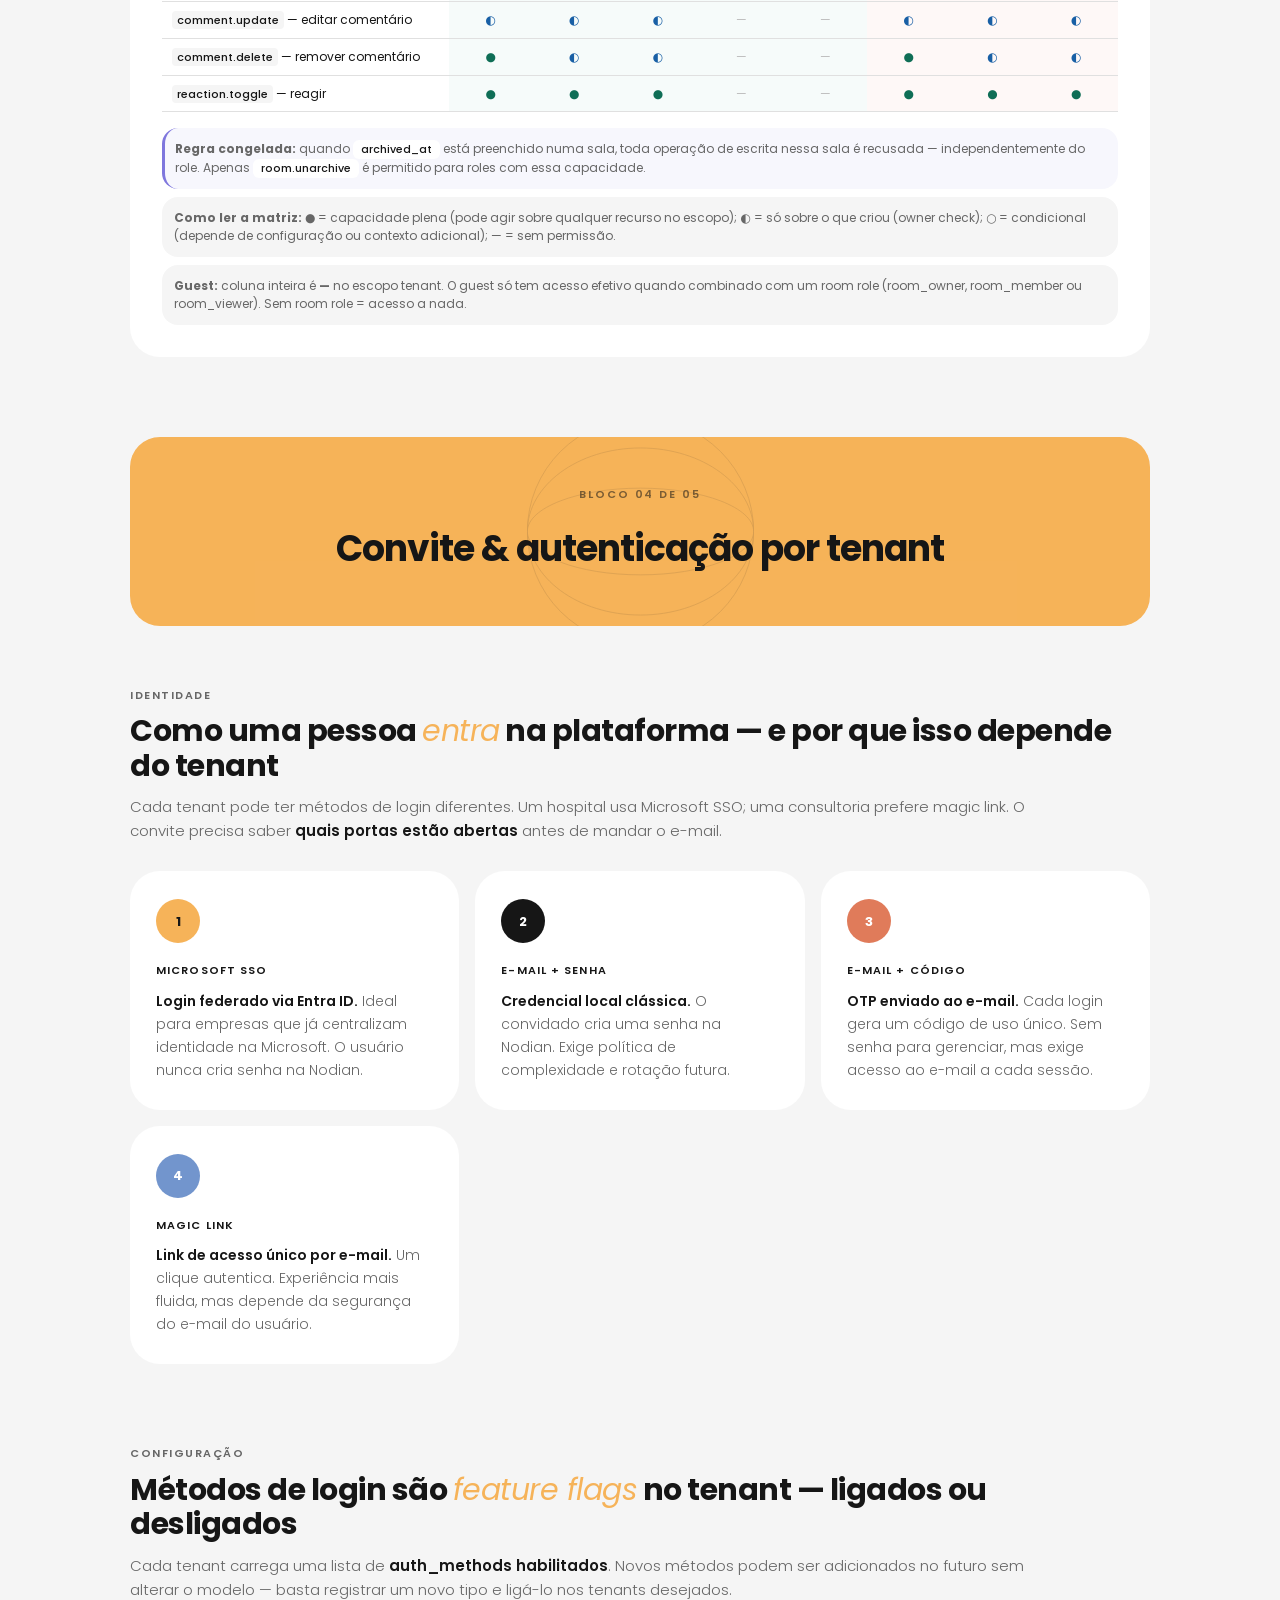
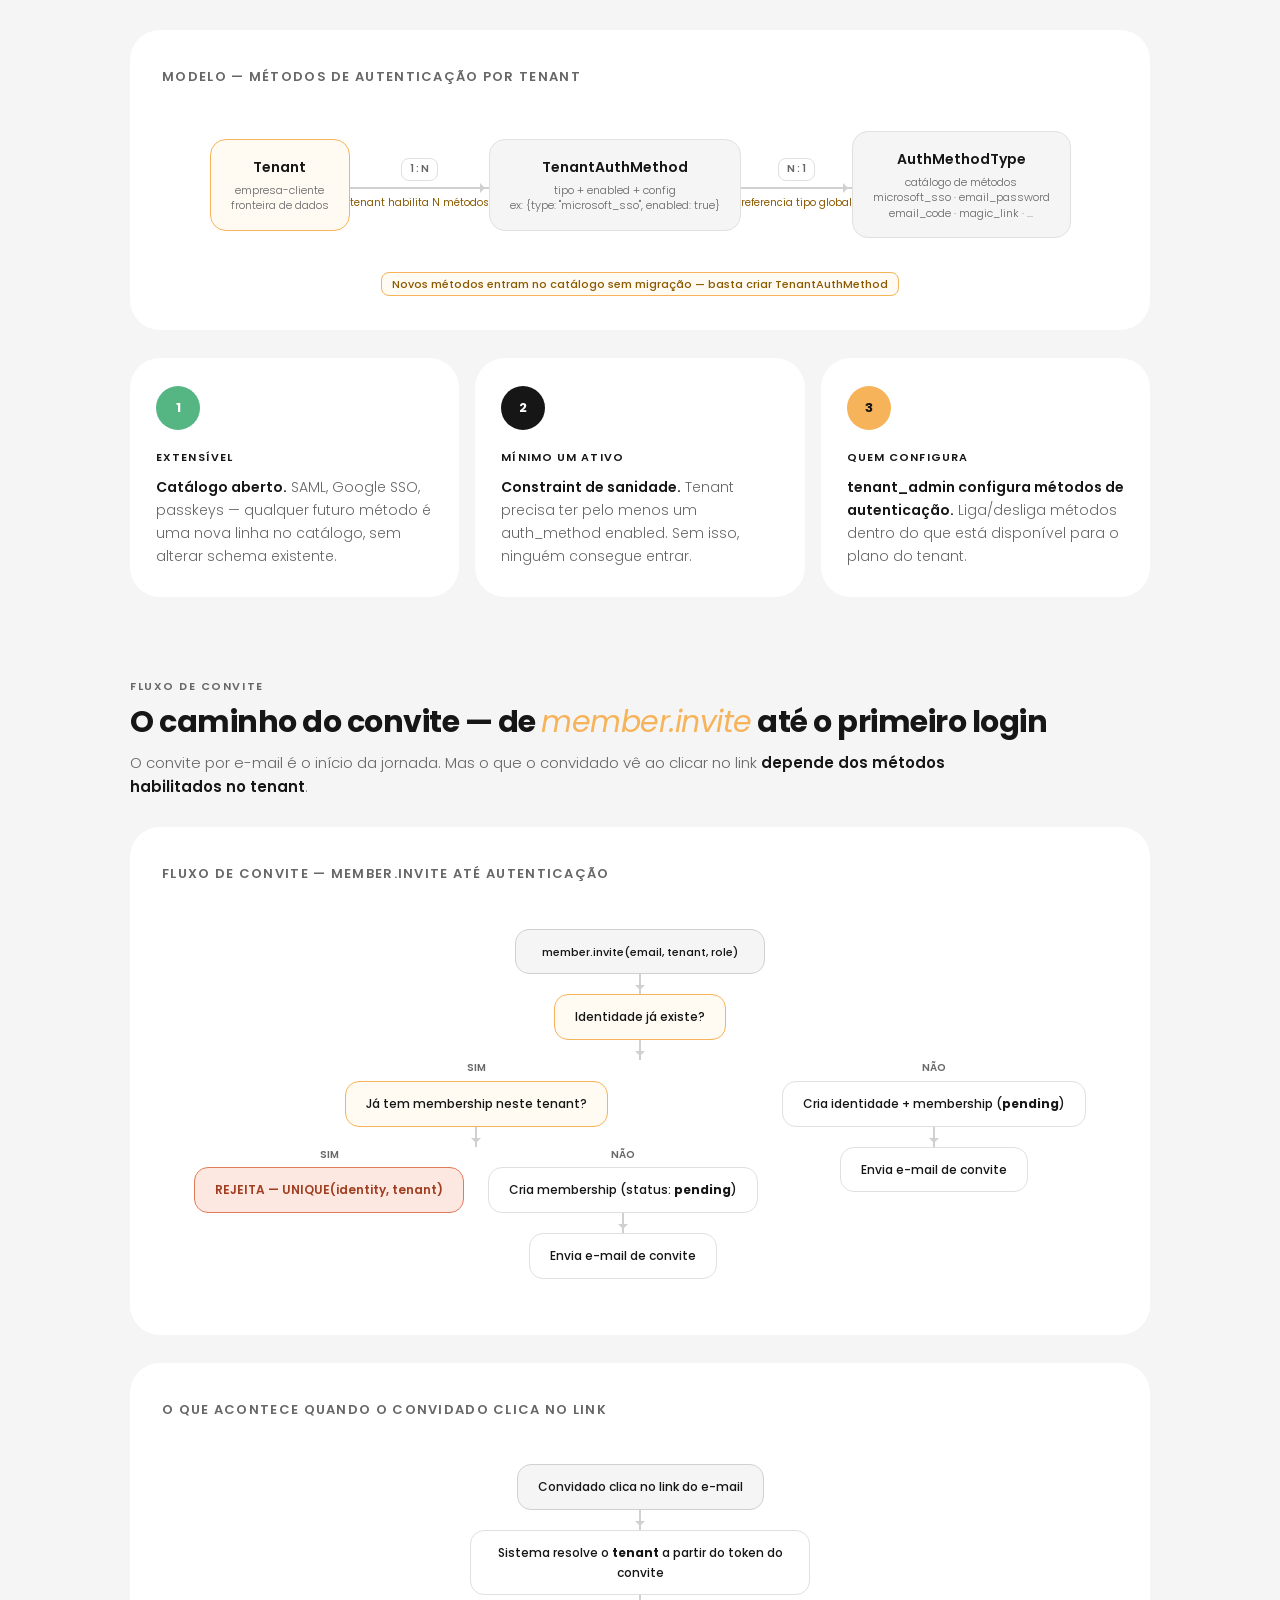
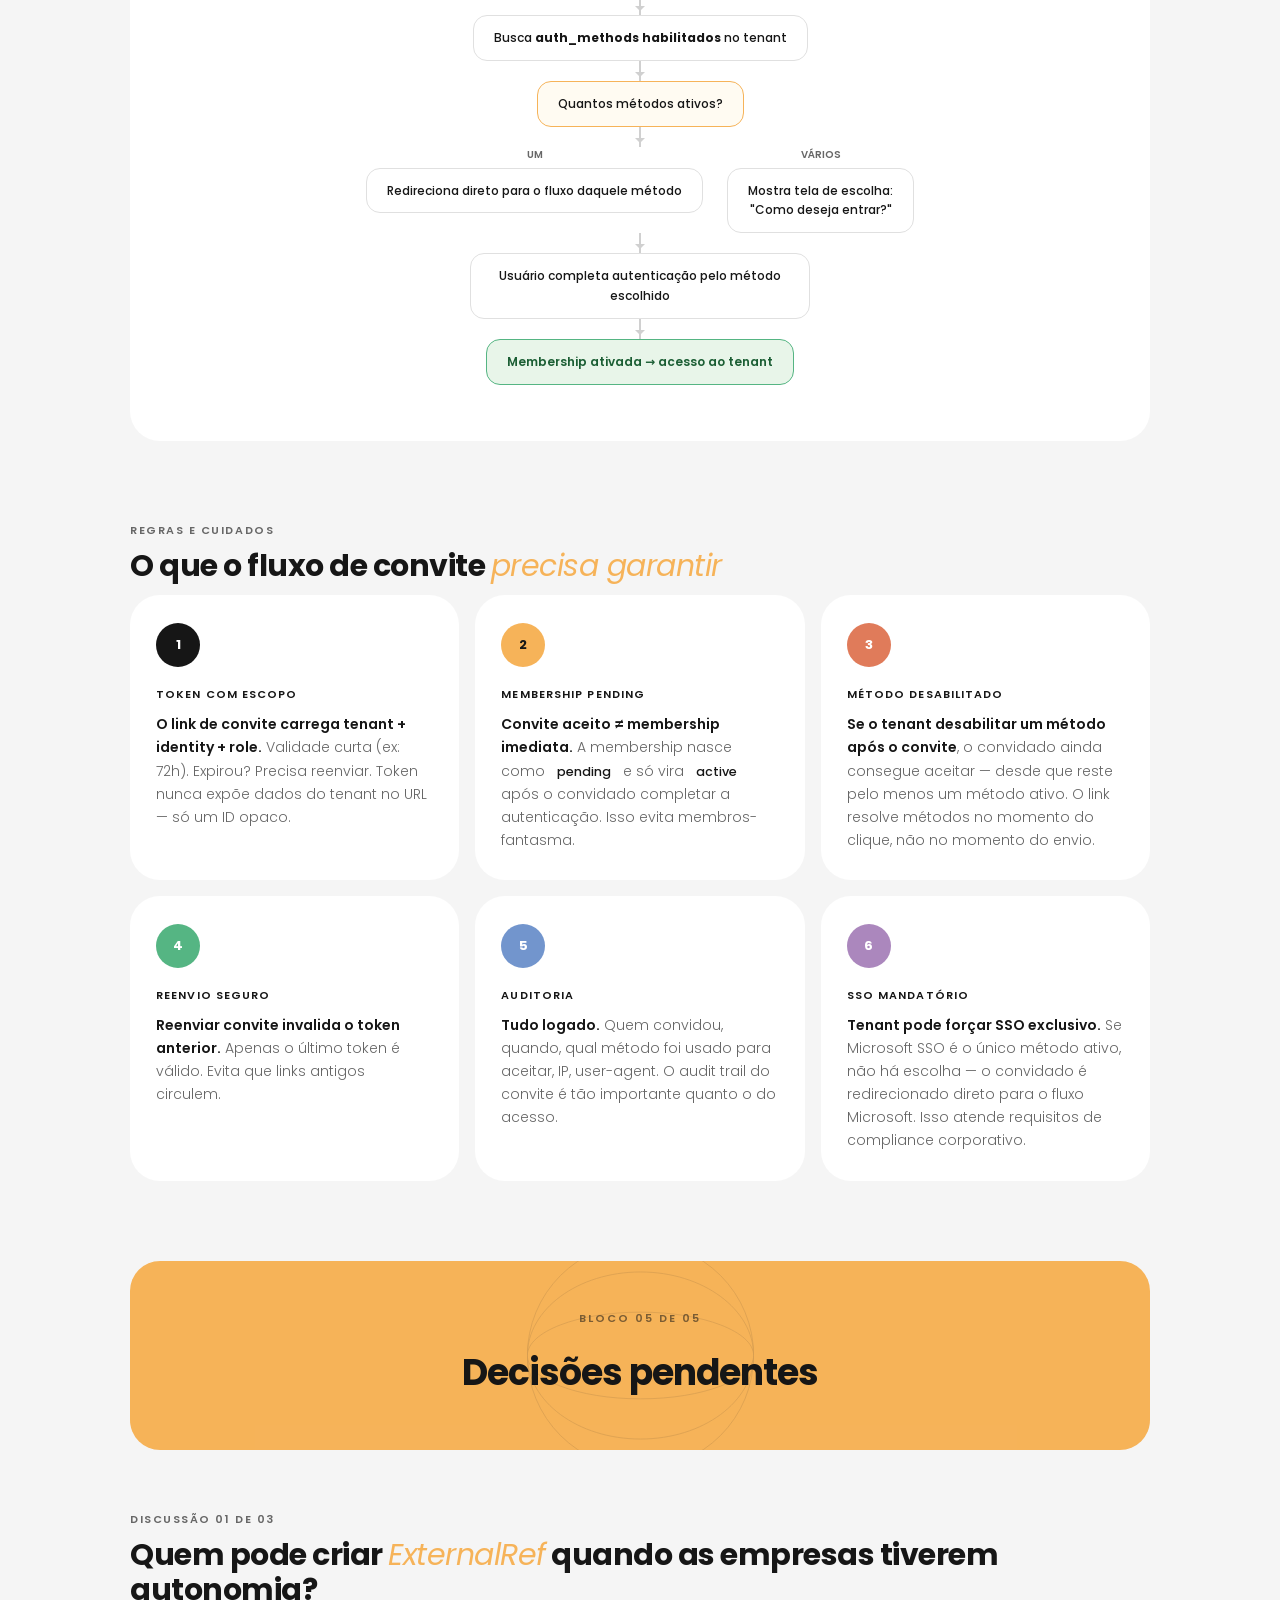
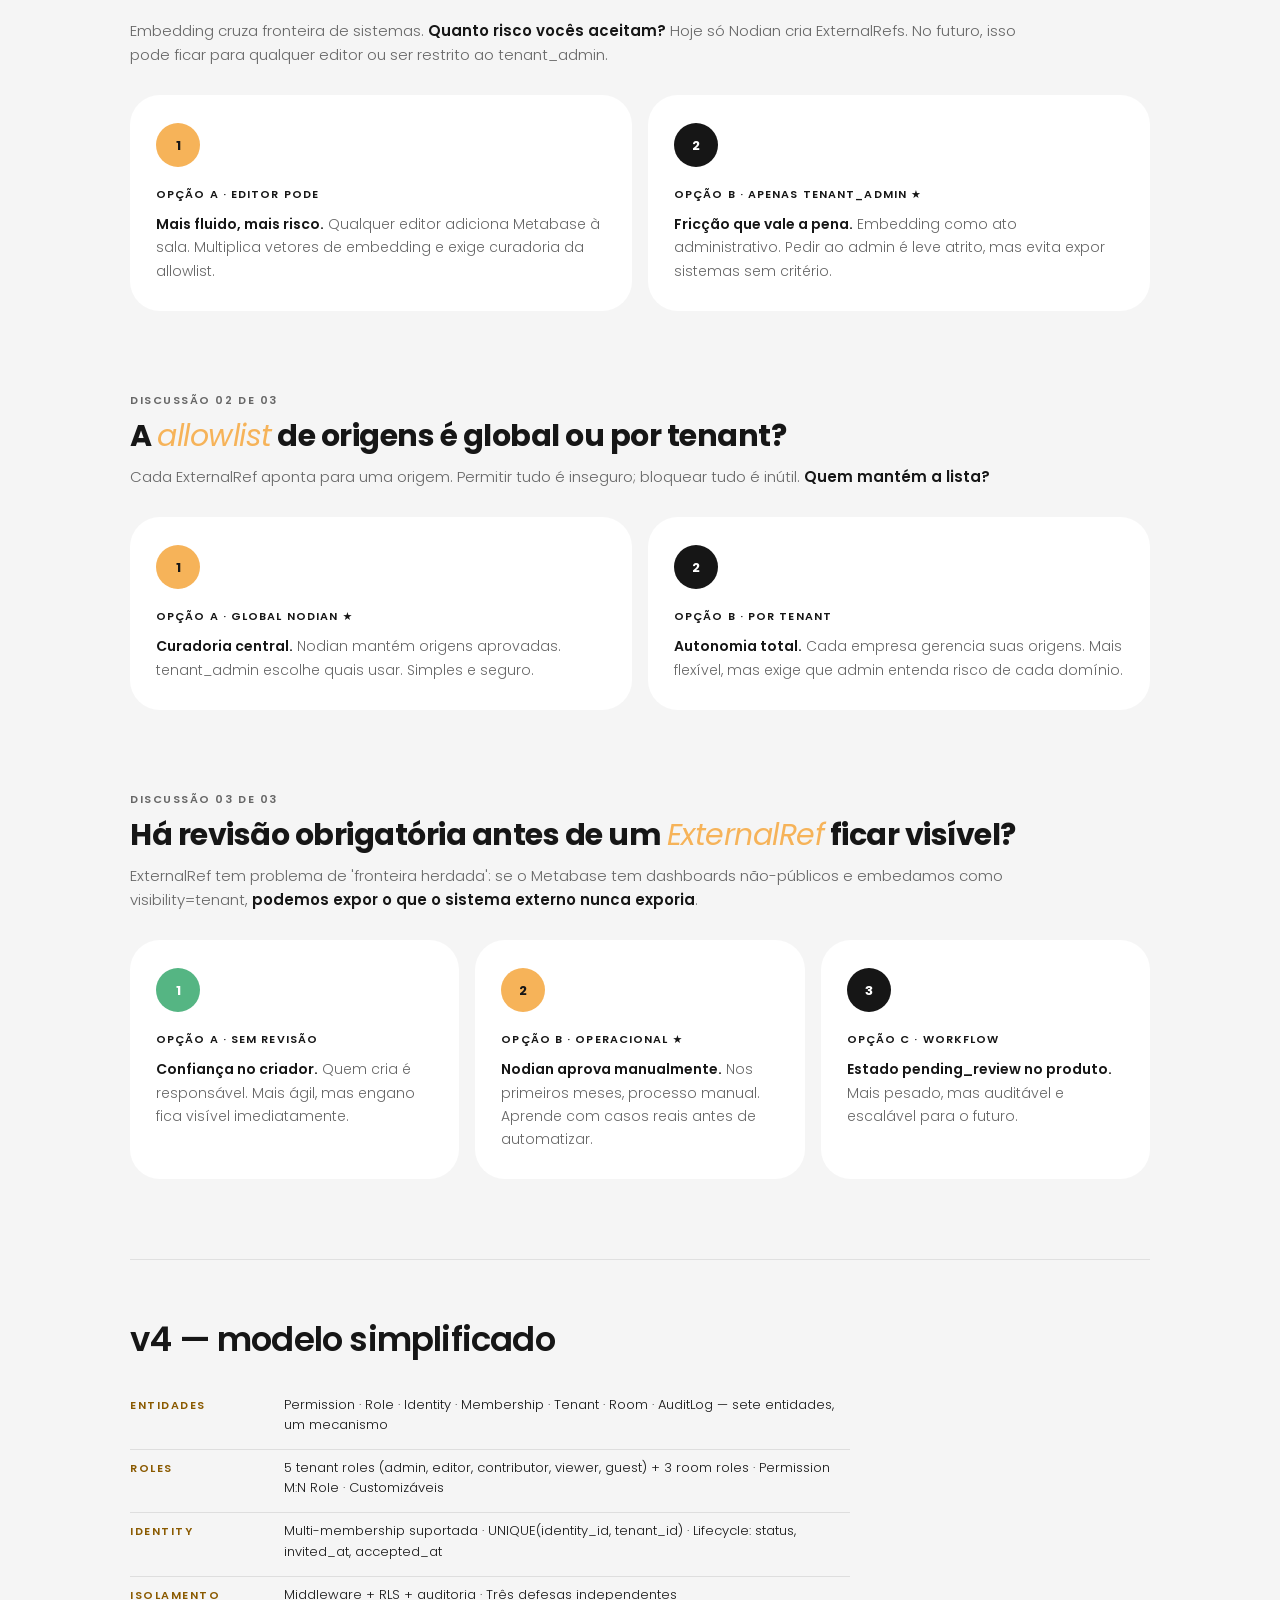
==== commit 3e9097a5: "rename: room_guest → room_viewer across all sections" ====
--- a/roles-permissions-v2.html
+++ b/roles-permissions-v2.html
@@ -426,7 +426,7 @@
     <div class="insight coral">
       <div class="insight-dot">5</div>
       <div class="insight-label">GUEST</div>
-      <div class="insight-text"><strong>Zero visibilidade no tenant.</strong> Não vê arquivos públicos, não vê salas, não vê outros membros. Só acessa salas onde foi explicitamente adicionado como room_member ou room_guest. Caso de uso: médico consultor externo, auditor pontual, parceiro.</div>
+      <div class="insight-text"><strong>Zero visibilidade no tenant.</strong> Não vê arquivos públicos, não vê salas, não vê outros membros. Só acessa salas onde foi explicitamente adicionado como room_member ou room_viewer. Caso de uso: médico consultor externo, auditor pontual, parceiro.</div>
     </div>
   </div>
 </section>
@@ -471,7 +471,7 @@
     </div>
     <div class="insight green">
       <div class="insight-dot">3</div>
-      <div class="insight-label">ROOM_GUEST</div>
+      <div class="insight-label">ROOM_VIEWER</div>
       <div class="insight-text"><strong>Consome e interage.</strong> Comenta, reage, mas não adiciona conteúdo. Stakeholders convidados pontualmente.</div>
     </div>
   </div>
@@ -621,7 +621,7 @@
           <th class="role-head col-tenant">guest</th>
           <th class="role-head col-room">room_owner</th>
           <th class="role-head col-room">room_member</th>
-          <th class="role-head col-room">room_guest</th>
+          <th class="role-head col-room">room_viewer</th>
         </tr>
       </thead>
       <tbody>
@@ -761,7 +761,7 @@
 
     <div class="matrix-note frozen-rule"><strong>Regra congelada:</strong> quando <code>archived_at</code> está preenchido numa sala, toda operação de escrita nessa sala é recusada — independentemente do role. Apenas <code>room.unarchive</code> é permitido para roles com essa capacidade.</div>
     <div class="matrix-note"><strong>Como ler a matriz:</strong> ● = capacidade plena (pode agir sobre qualquer recurso no escopo); ◐ = só sobre o que criou (owner check); ○ = condicional (depende de configuração ou contexto adicional); — = sem permissão.</div>
-    <div class="matrix-note"><strong>Guest:</strong> coluna inteira é <strong>—</strong> no escopo tenant. O guest só tem acesso efetivo quando combinado com um room role (room_owner, room_member ou room_guest). Sem room role = acesso a nada.</div>
+    <div class="matrix-note"><strong>Guest:</strong> coluna inteira é <strong>—</strong> no escopo tenant. O guest só tem acesso efetivo quando combinado com um room role (room_owner, room_member ou room_viewer). Sem room role = acesso a nada.</div>
   </div>
 </section>
 
